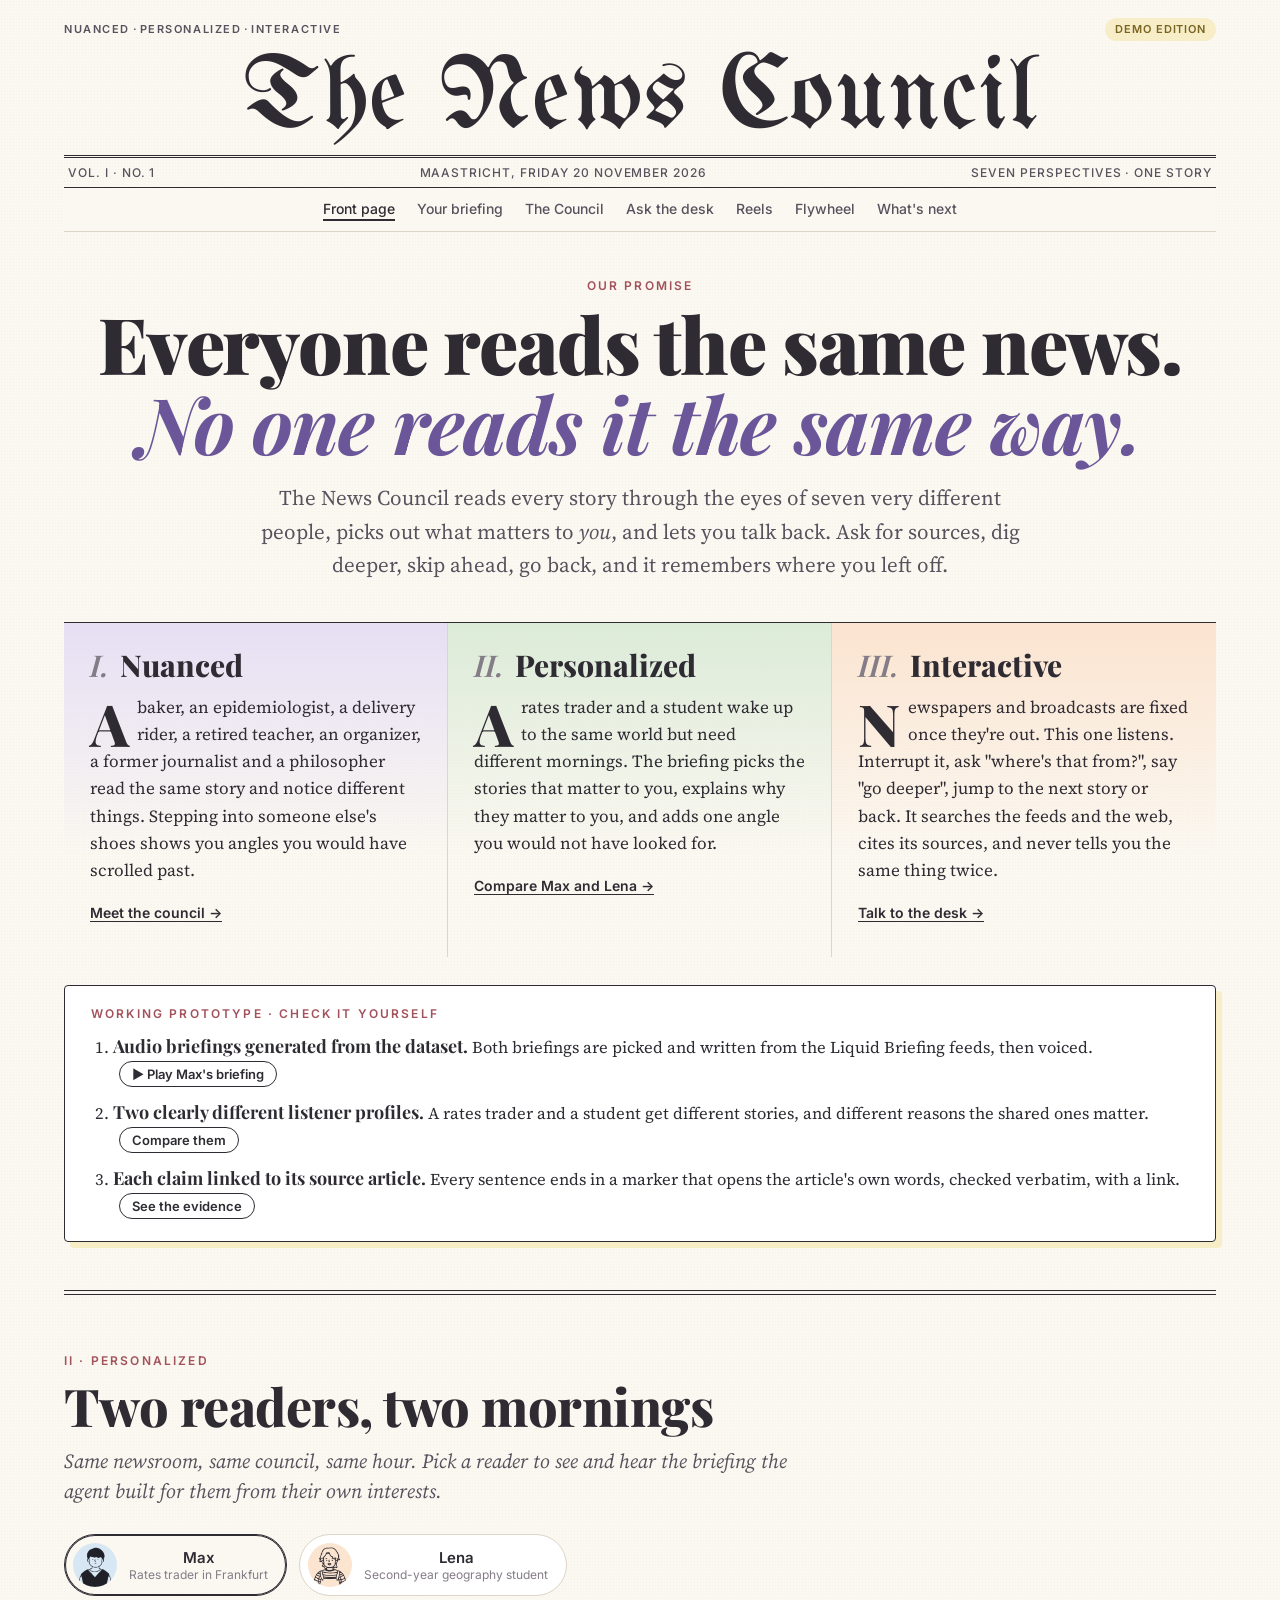
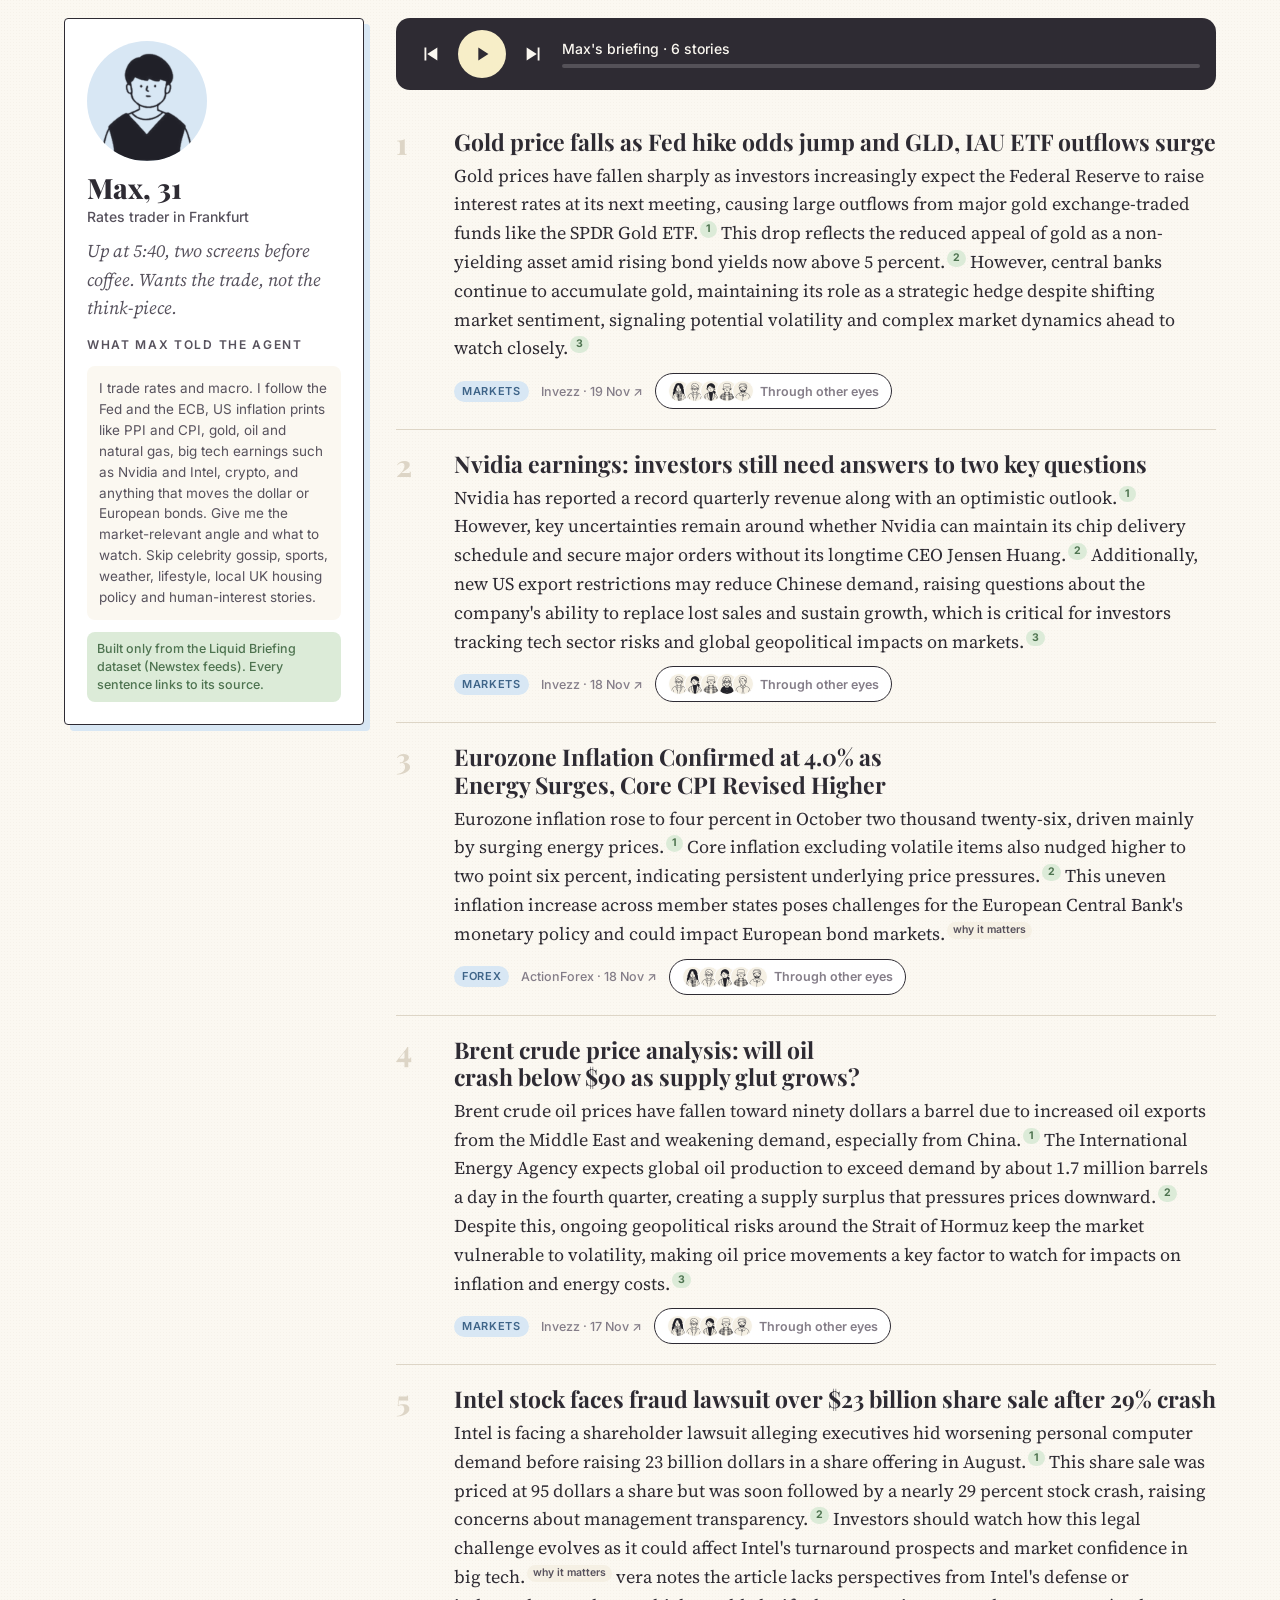
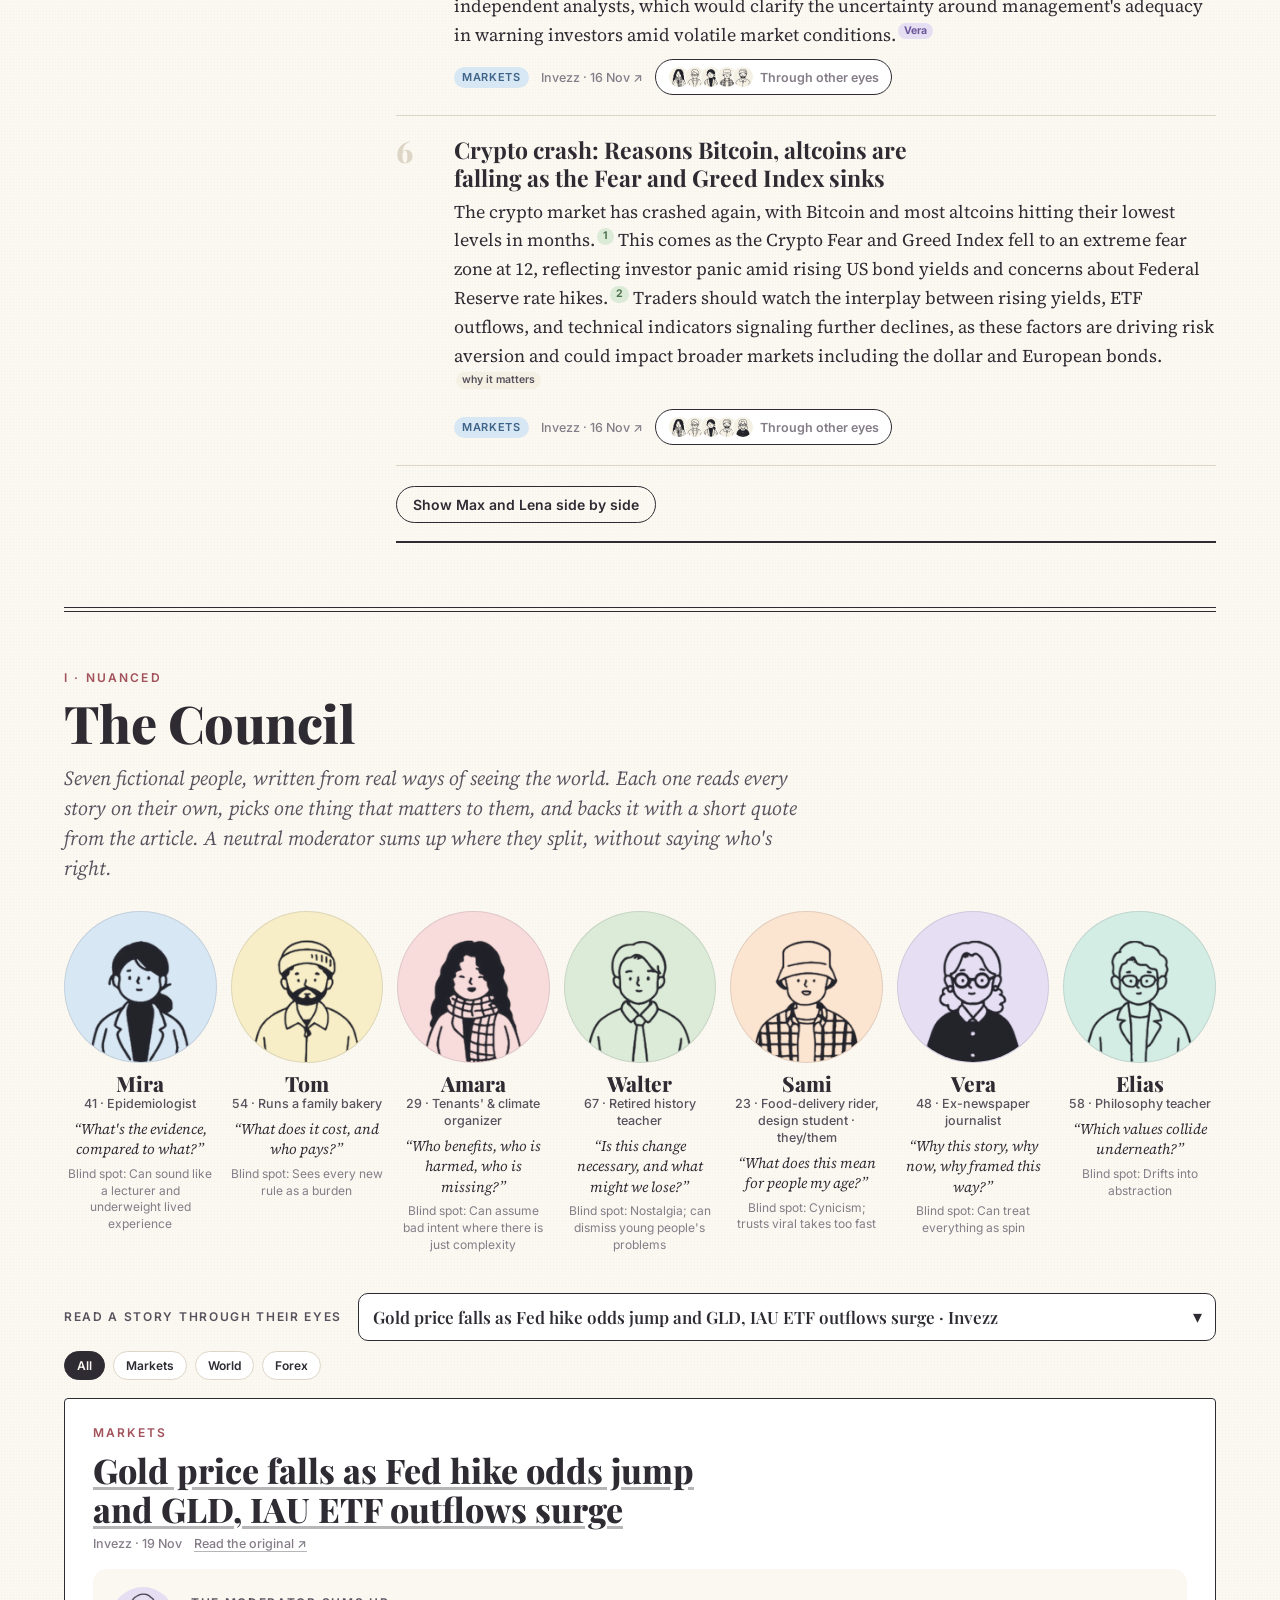
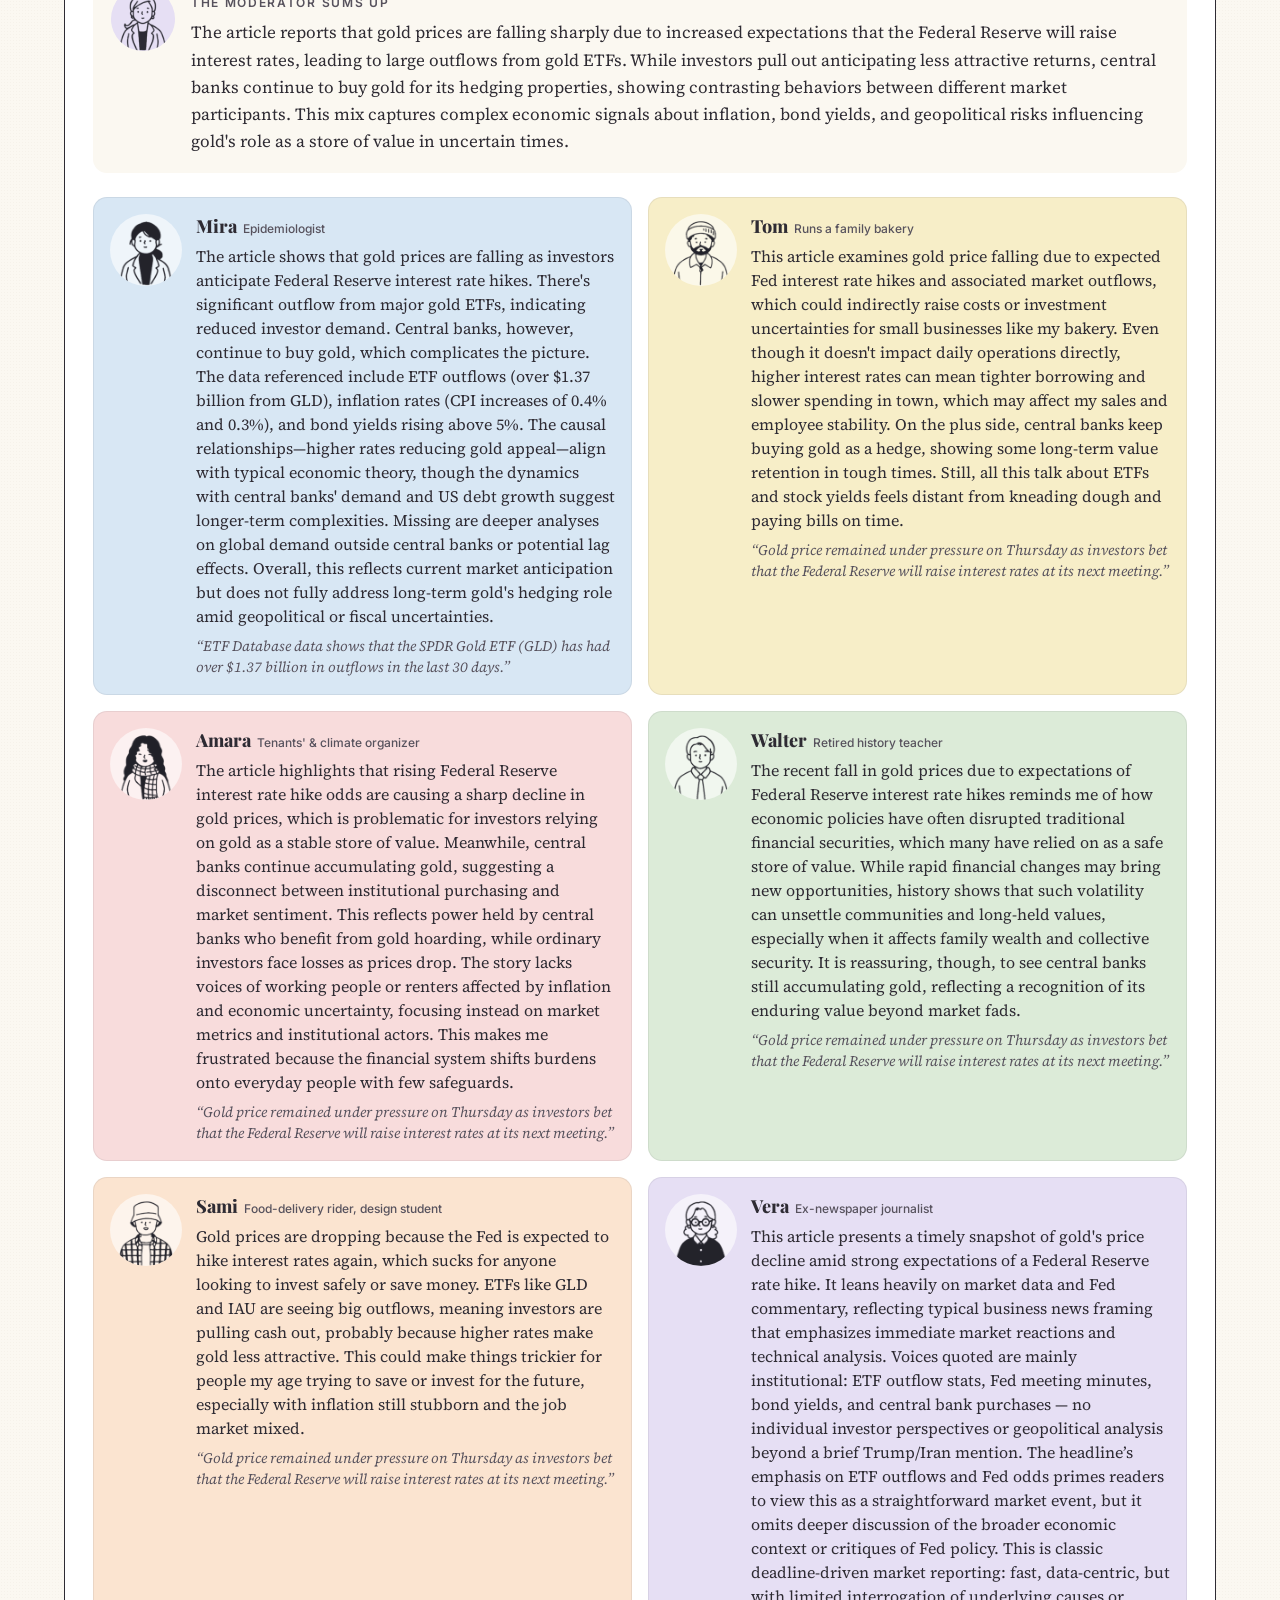
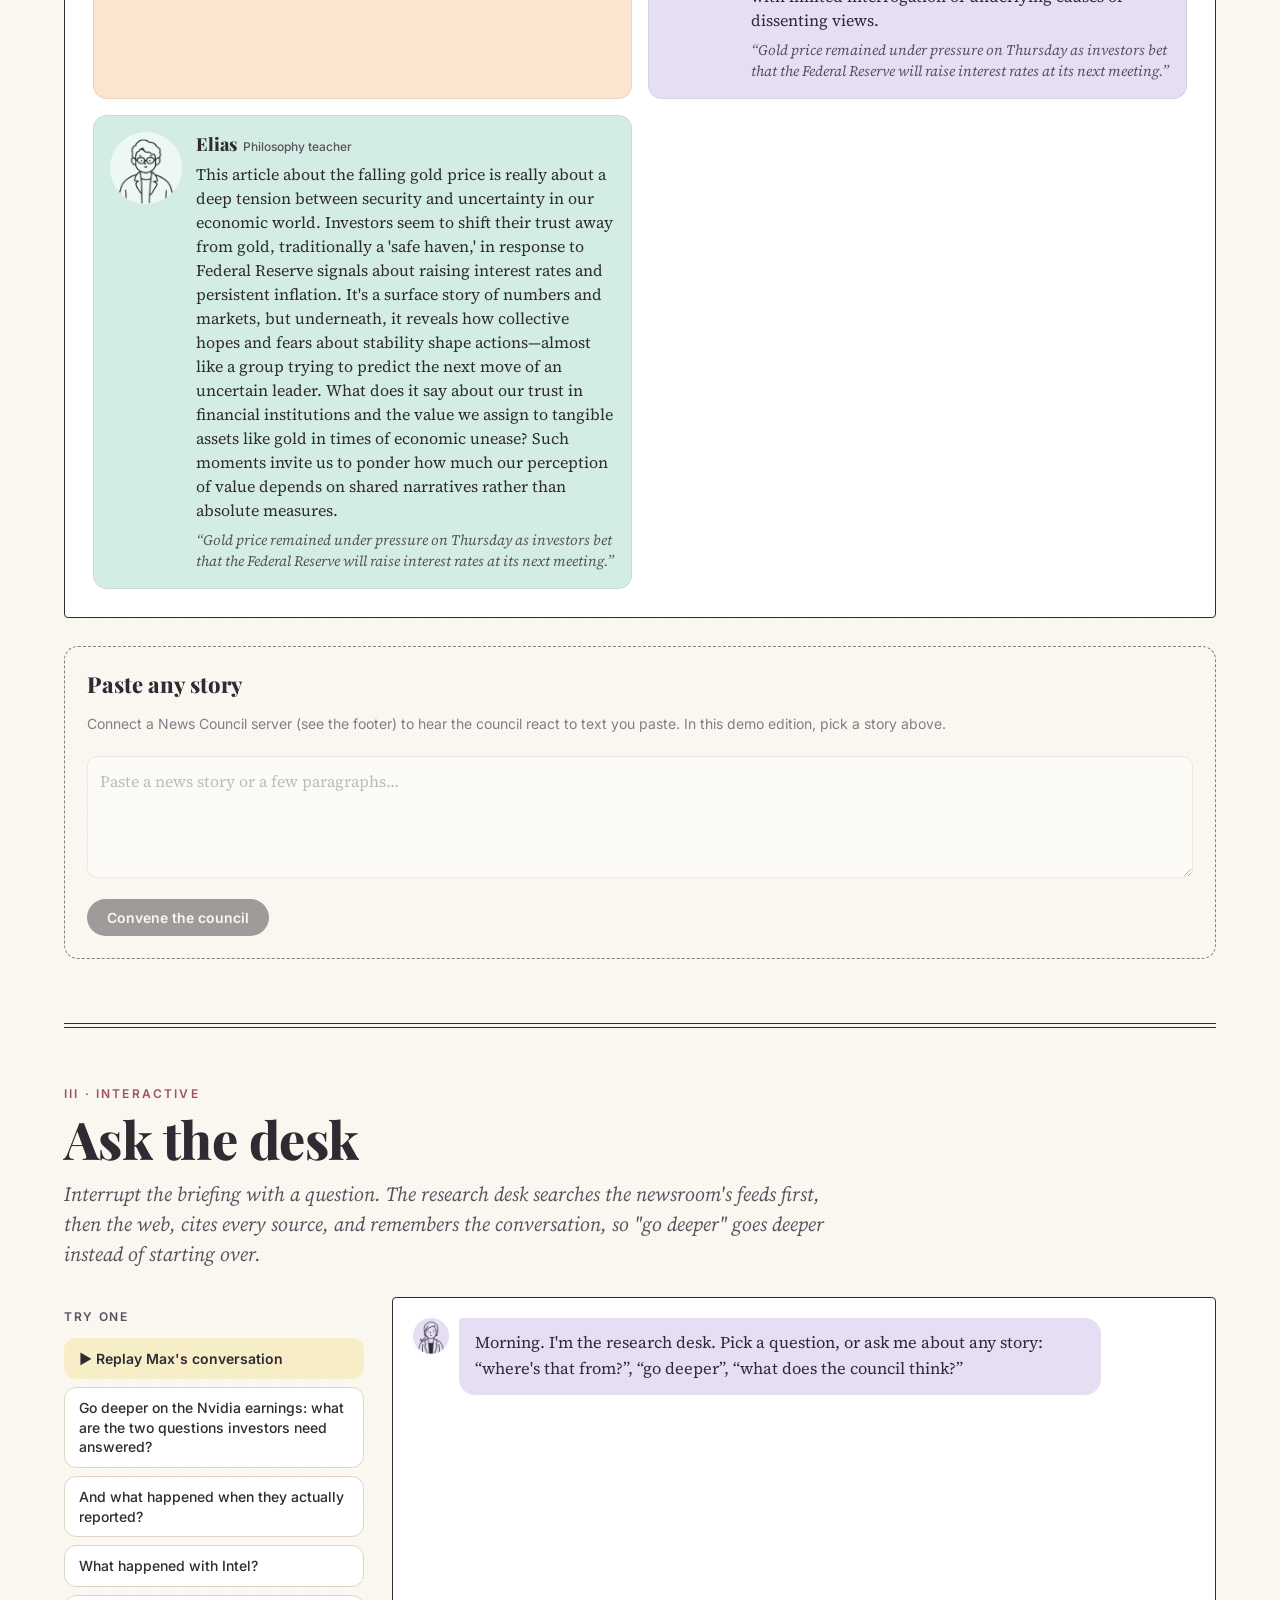
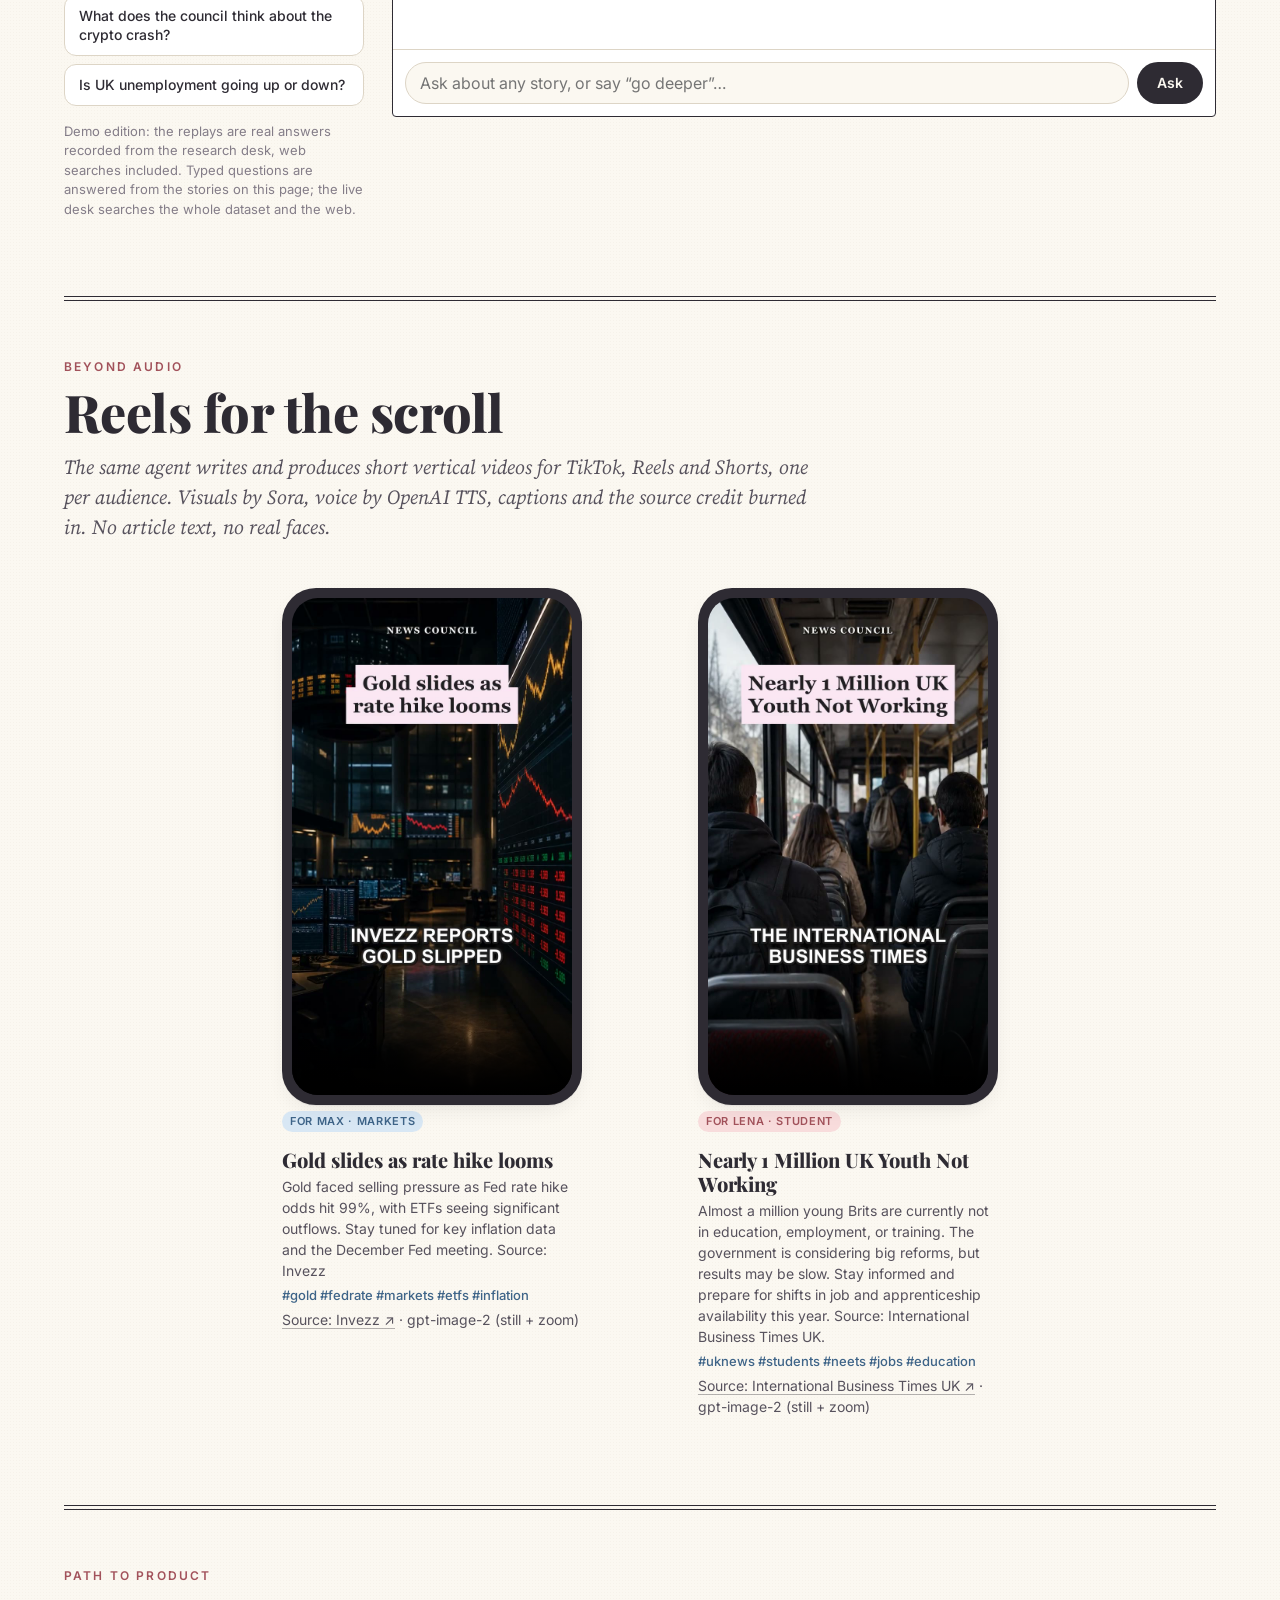
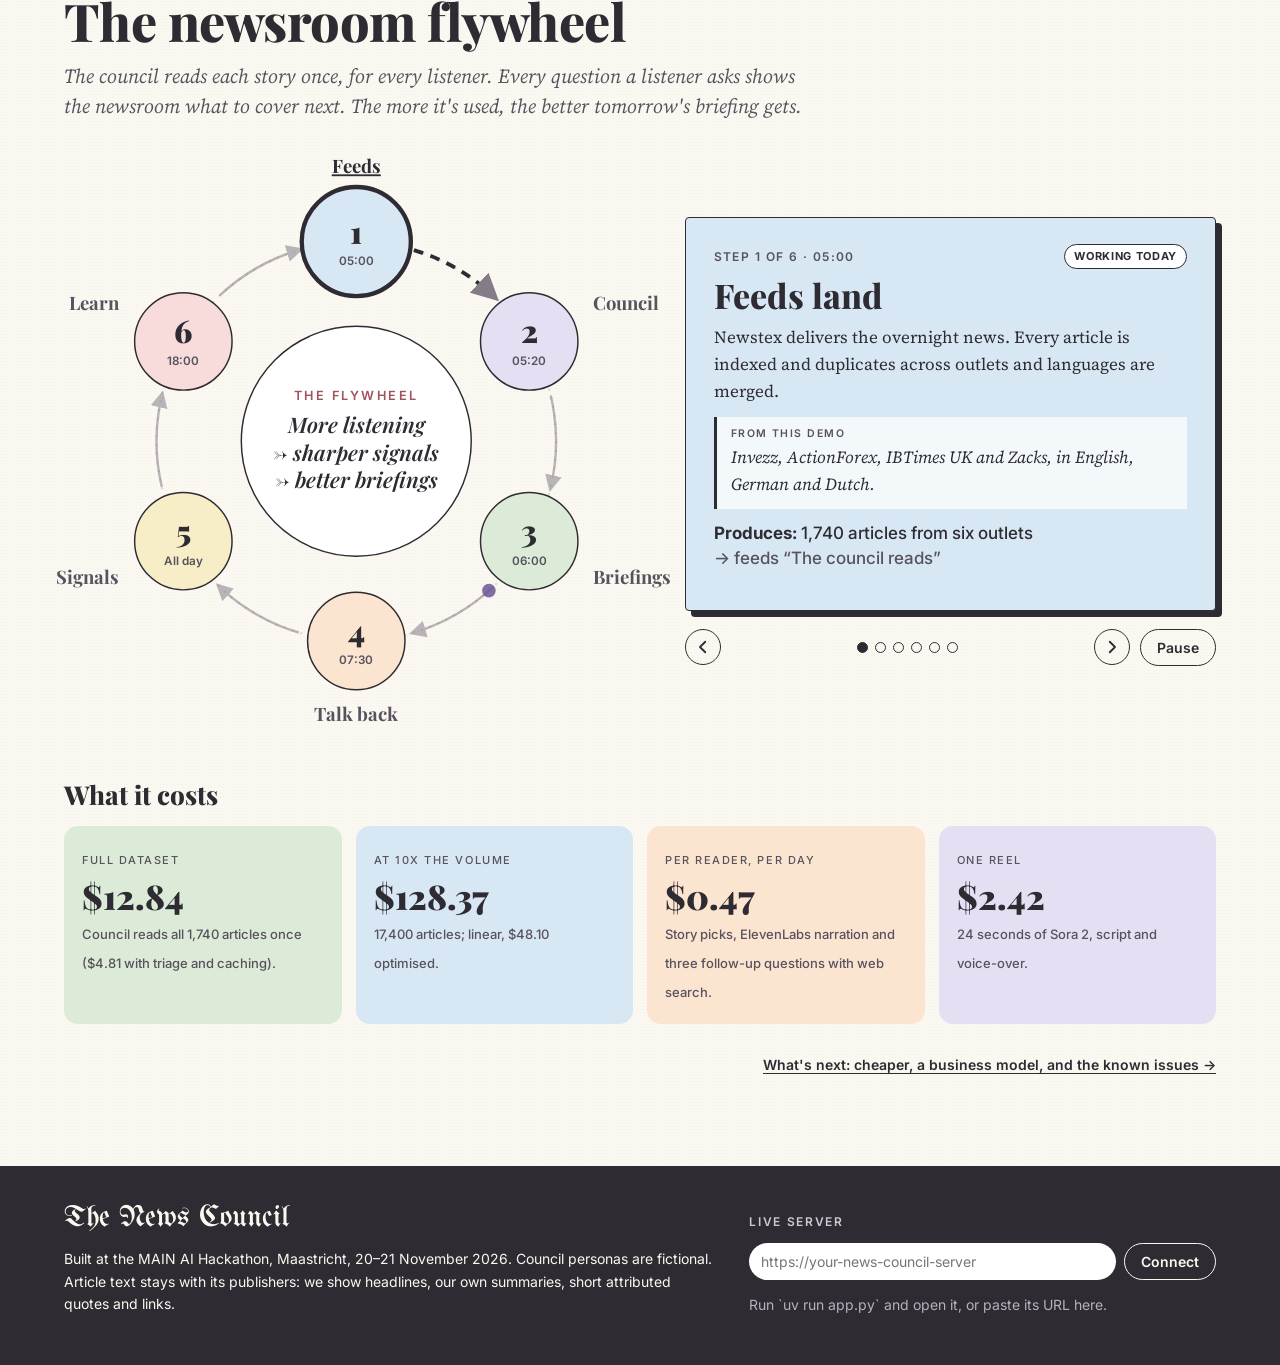
==== site/index.html @ 6ec626d9 "Add a What's next page: cost, business model and scale, known issues Three 'under construction' site" ====
<!doctype html>
<html lang="en">
<head>
  <meta charset="utf-8">
  <meta name="viewport" content="width=device-width, initial-scale=1">
  <title>The News Council</title>
  <meta name="description" content="Everyone reads the same news. No one reads it the same way. A nuanced, personalized and interactive news briefing with a council of seven very different people.">
  <link rel="icon" href="assets/favicon.svg" type="image/svg+xml">
  <link rel="preconnect" href="https://fonts.googleapis.com">
  <link rel="preconnect" href="https://fonts.gstatic.com" crossorigin>
  <link href="https://fonts.googleapis.com/css2?family=UnifrakturMaguntia&family=Playfair+Display:ital,wght@0,600;0,800;0,900;1,600;1,700&family=Source+Serif+4:ital,opsz,wght@0,8..60,400;0,8..60,600;1,8..60,400&family=Inter:wght@400;500;600&display=swap" rel="stylesheet">
  <link rel="stylesheet" href="styles.css">
</head>
<body>
  <a class="skip" href="#briefing">Skip to your briefing</a>

  <header class="masthead">
    <div class="ears">
      <div class="ear ear-left">
        <span class="smallcaps">Nuanced</span> · <span class="smallcaps">Personalized</span> · <span class="smallcaps">Interactive</span>
      </div>
      <div class="ear ear-right"><span id="mode-pill" class="pill pill-demo" title="How this page gets its answers">Demo edition</span></div>
    </div>
    <h1 class="title"><a href="#top" id="top">The News Council</a></h1>
    <div class="dateline">
      <span>Vol. I · No. 1</span>
      <span id="dateline-date">Maastricht, Friday 20 November 2026</span>
      <span>Seven perspectives · One story</span>
    </div>
    <nav class="nav" aria-label="Sections">
      <a href="#front">Front page</a>
      <a href="#briefing">Your briefing</a>
      <a href="#council">The Council</a>
      <a href="#ask">Ask the desk</a>
      <a href="#reels">Reels</a>
      <a href="#newsroom">Flywheel</a>
      <a href="next.html">What's next</a>
    </nav>
  </header>

  <main>
    <!-- ============ FRONT PAGE ============ -->
    <section id="front" class="front">
      <p class="kicker">Our promise</p>
      <h2 class="lead-headline">Everyone reads the same news.<br><em>No one reads it the same way.</em></h2>
      <p class="standfirst">The News Council reads every story through the eyes of seven very different people, picks out what matters to <em>you</em>, and lets you talk back. Ask for sources, dig deeper, skip ahead, go back, and it remembers where you left off.</p>
      <div class="pillars">
        <article class="pillar tint-lavender">
          <h3><span class="num">I.</span> Nuanced</h3>
          <p class="dropcap">A baker, an epidemiologist, a delivery rider, a retired teacher, an organizer, a former journalist and a philosopher read the same story and notice different things. Stepping into someone else's shoes shows you angles you would have scrolled past.</p>
          <a class="more" href="#council">Meet the council →</a>
        </article>
        <article class="pillar tint-sage">
          <h3><span class="num">II.</span> Personalized</h3>
          <p class="dropcap">A rates trader and a student wake up to the same world but need different mornings. The briefing picks the stories that matter to you, explains why they matter to you, and adds one angle you would not have looked for.</p>
          <a class="more" href="#briefing">Compare Max and Lena →</a>
        </article>
        <article class="pillar tint-peach">
          <h3><span class="num">III.</span> Interactive</h3>
          <p class="dropcap">Newspapers and broadcasts are fixed once they're out. This one listens. Interrupt it, ask "where's that from?", say "go deeper", jump to the next story or back. It searches the feeds and the web, cites its sources, and never tells you the same thing twice.</p>
          <a class="more" href="#ask">Talk to the desk →</a>
        </article>
      </div>
      <aside class="handin" aria-label="Working prototype checklist">
        <p class="kicker">Working prototype · check it yourself</p>
        <ol>
          <li><b>Audio briefings generated from the dataset.</b> Both briefings are picked and written from the Liquid Briefing feeds, then voiced. <button class="ghost-btn" data-go="play">▶ Play Max's briefing</button></li>
          <li><b>Two clearly different listener profiles.</b> A rates trader and a student get different stories, and different reasons the shared ones matter. <button class="ghost-btn" data-go="compare">Compare them</button></li>
          <li><b>Each claim linked to its source article.</b> Every sentence ends in a marker that opens the article's own words, checked verbatim, with a link. <button class="ghost-btn" data-go="evidence">See the evidence</button></li>
        </ol>
      </aside>
    </section>

    <!-- ============ YOUR BRIEFING ============ -->
    <section id="briefing" class="section">
      <header class="section-head">
        <p class="kicker">II · Personalized</p>
        <h2>Two readers, two mornings</h2>
        <p class="dek">Same newsroom, same council, same hour. Pick a reader to see and hear the briefing the agent built for them from their own interests.</p>
      </header>

      <div class="reader-switch" role="tablist" aria-label="Choose a reader" id="reader-switch"></div>

      <div class="briefing-layout">
        <aside class="reader-card" id="reader-card" aria-live="polite"></aside>
        <div class="briefing-main">
          <div class="player" id="player">
            <button class="icon-btn" id="prev-btn" aria-label="Previous story" title="Previous story">
              <svg viewBox="0 0 24 24" aria-hidden="true"><path d="M6 5h2v14H6zM20 5v14L9 12z"/></svg>
            </button>
            <button class="play-btn" id="play-btn" aria-label="Play briefing">
              <svg class="i-play" viewBox="0 0 24 24" aria-hidden="true"><path d="M8 5v14l11-7z"/></svg>
              <svg class="i-pause" viewBox="0 0 24 24" aria-hidden="true"><path d="M7 5h4v14H7zM13 5h4v14h-4z"/></svg>
            </button>
            <button class="icon-btn" id="next-btn" aria-label="Next story" title="Next story">
              <svg viewBox="0 0 24 24" aria-hidden="true"><path d="M16 5h2v14h-2zM4 5v14l11-7z"/></svg>
            </button>
            <div class="player-meta">
              <div class="player-now" id="player-now">Press play for your briefing</div>
              <div class="progress"><span id="progress-bar"></span></div>
            </div>
            <a class="player-src" id="player-src" target="_blank" rel="noopener" hidden></a>
            <a class="live-voice" id="live-voice" hidden>Talk to it live ↗</a>
          </div>
          <ol class="stories" id="stories"></ol>
          <button class="ghost-btn" id="compare-btn">Show Max and Lena side by side</button>
          <div class="compare" id="compare" hidden></div>
        </div>
      </div>
    </section>

    <!-- ============ THE COUNCIL ============ -->
    <section id="council" class="section">
      <header class="section-head">
        <p class="kicker">I · Nuanced</p>
        <h2>The Council</h2>
        <p class="dek">Seven fictional people, written from real ways of seeing the world. Each one reads every story on their own, picks one thing that matters to them, and backs it with a short quote from the article. A neutral moderator sums up where they split, without saying who's right.</p>
      </header>
      <div class="portraits" id="portraits"></div>

      <div class="story-picker">
        <label for="story-select" class="smallcaps">Read a story through their eyes</label>
        <div class="select-wrap"><select id="story-select"></select></div>
        <div class="topic-chips" id="topic-chips" role="group" aria-label="Filter by topic"></div>
      </div>
      <article class="reactions-panel" id="reactions" aria-live="polite"></article>

      <div class="paste-box" id="paste-box">
        <h3>Paste any story</h3>
        <p class="hint" id="paste-hint">Connect a News Council server (see the footer) to hear the council react to text you paste. In this demo edition, pick a story above.</p>
        <textarea id="paste-text" rows="4" placeholder="Paste a news story or a few paragraphs…" disabled></textarea>
        <button class="solid-btn" id="paste-btn" disabled>Convene the council</button>
      </div>
    </section>

    <!-- ============ ASK THE DESK ============ -->
    <section id="ask" class="section">
      <header class="section-head">
        <p class="kicker">III · Interactive</p>
        <h2>Ask the desk</h2>
        <p class="dek">Interrupt the briefing with a question. The research desk searches the newsroom's feeds first, then the web, cites every source, and remembers the conversation, so "go deeper" goes deeper instead of starting over.</p>
      </header>
      <div class="desk">
        <div class="desk-side">
          <p class="smallcaps">Try one</p>
          <div class="suggestions" id="suggestions"></div>
          <p class="desk-note" id="desk-note">Demo edition: the replays are real answers recorded from the research desk, web searches included. Typed questions are answered from the stories on this page; the live desk searches the whole dataset and the web.</p>
        </div>
        <div class="chat" id="chat">
          <ol class="chat-log" id="chat-log" aria-live="polite"></ol>
          <form class="chat-form" id="chat-form">
            <input id="chat-input" type="text" autocomplete="off" placeholder="Ask about any story, or say “go deeper”…" aria-label="Your question">
            <button class="solid-btn" type="submit">Ask</button>
          </form>
        </div>
      </div>
    </section>

    <!-- ============ REELS ============ -->
    <section id="reels" class="section">
      <header class="section-head">
        <p class="kicker">Beyond audio</p>
        <h2>Reels for the scroll</h2>
        <p class="dek">The same agent writes and produces short vertical videos for TikTok, Reels and Shorts, one per audience. Visuals by Sora, voice by OpenAI TTS, captions and the source credit burned in. No article text, no real faces.</p>
      </header>
      <div class="reels" id="reels-grid"></div>
    </section>

    <!-- ============ NEWSROOM FLYWHEEL ============ -->
    <section id="newsroom" class="section">
      <header class="section-head">
        <p class="kicker">Path to product</p>
        <h2>The newsroom flywheel</h2>
        <p class="dek">The council reads each story once, for every listener. Every question a listener asks shows the newsroom what to cover next. The more it's used, the better tomorrow's briefing gets.</p>
      </header>
      <div class="flywheel" id="flywheel">
        <div class="fw-wheel">
          <svg id="fw-svg" viewBox="0 0 600 600" role="group" aria-label="The newsroom flywheel, six steps in a loop"></svg>
        </div>
        <div class="fw-side">
          <article class="fw-card" id="fw-card" aria-live="polite"></article>
          <div class="fw-controls">
            <button class="icon-btn fw-btn" id="fw-prev" aria-label="Previous step"><svg viewBox="0 0 24 24" aria-hidden="true"><path d="M15 5 8 12l7 7"/></svg></button>
            <div class="fw-dots" id="fw-dots"></div>
            <button class="icon-btn fw-btn" id="fw-next" aria-label="Next step"><svg viewBox="0 0 24 24" aria-hidden="true"><path d="m9 5 7 7-7 7"/></svg></button>
            <button class="ghost-btn" id="fw-play">Pause</button>
          </div>
        </div>
      </div>
      <h3 class="cost-title">What it costs</h3>
      <div class="cost-grid" id="cost-grid"></div>
      <p class="next-teaser"><a class="more" href="next.html">What's next: cheaper, a business model, and the known issues →</a></p>
    </section>
  </main>

  <footer class="footer">
    <div class="footer-cols">
      <div>
        <p class="footer-title">The News Council</p>
        <p>Built at the MAIN AI Hackathon, Maastricht, 20–21 November 2026. Council personas are fictional. Article text stays with its publishers: we show headlines, our own summaries, short attributed quotes and links.</p>
      </div>
      <div>
        <p class="smallcaps">Live server</p>
        <form id="api-form" class="api-form">
          <input id="api-input" type="url" placeholder="https://your-news-council-server" aria-label="Server URL">
          <button class="ghost-btn" type="submit">Connect</button>
        </form>
        <p class="hint" id="api-status">Run <code>uv run app.py</code> and open it, or paste its URL here.</p>
      </div>
    </div>
  </footer>

  <div class="toast" id="toast" role="status" hidden></div>
  <script src="app.js"></script>
</body>
</html>
---- site/styles.css ----
/* The News Council: pastel broadsheet. */
:root {
  --paper: #fbf8f1;
  --paper-2: #f5f0e4;
  --ink: #2e2b33;
  --ink-2: #57525d;
  --muted: #847d88;
  --rule: #2e2b33;
  --hair: #ddd5c6;
  --blush: #f8dcdc;
  --peach: #fbe4d0;
  --butter: #f7eec8;
  --sage: #dcebd8;
  --mint: #d4ede4;
  --sky: #d8e7f4;
  --lavender: #e6dff4;
  --rose-ink: #a2525b;
  --sage-ink: #4e7350;
  --sky-ink: #3e6488;
  --lav-ink: #6a5698;
  --serif: "Source Serif 4", Georgia, "Times New Roman", serif;
  --display: "Playfair Display", Georgia, serif;
  --sans: "Inter", system-ui, -apple-system, "Segoe UI", sans-serif;
  --black: "UnifrakturMaguntia", "Playfair Display", serif;
  --radius: 14px;
  --shadow: 0 1px 0 rgba(46, 43, 51, .06), 0 8px 24px -12px rgba(46, 43, 51, .18);
}

* { box-sizing: border-box; }
html { scroll-behavior: smooth; scroll-padding-top: 64px; }
body {
  margin: 0;
  background: var(--paper);
  color: var(--ink);
  font: 400 18px/1.6 var(--serif);
  -webkit-font-smoothing: antialiased;
  background-image:
    radial-gradient(rgba(120, 100, 70, .035) 1px, transparent 1px);
  background-size: 3px 3px;
}
img { max-width: 100%; display: block; }
a { color: inherit; text-decoration-color: rgba(46, 43, 51, .35); text-underline-offset: 3px; }
a:hover { text-decoration-color: currentColor; }
button { font: inherit; color: inherit; cursor: pointer; }
:focus-visible { outline: 2px solid var(--lav-ink); outline-offset: 3px; border-radius: 6px; }
.skip { position: absolute; left: -999px; }
.skip:focus { left: 16px; top: 16px; background: var(--butter); padding: 8px 12px; z-index: 50; }
code { font: 500 .85em/1 ui-monospace, Consolas, monospace; background: var(--paper-2); padding: 2px 5px; border-radius: 4px; }

.smallcaps { font: 600 12px/1.4 var(--sans); letter-spacing: .14em; text-transform: uppercase; color: var(--ink-2); }
.kicker { font: 600 12px/1 var(--sans); letter-spacing: .18em; text-transform: uppercase; color: var(--rose-ink); margin: 0 0 12px; }
.hint { font: 400 14px/1.5 var(--sans); color: var(--muted); }

/* ---------- Masthead ---------- */
.masthead { max-width: 1200px; margin: 0 auto; padding: 18px 24px 0; text-align: center; }
.ears { display: flex; justify-content: space-between; align-items: center; gap: 12px; font: 500 12px var(--sans); color: var(--ink-2); }
.ear-left .smallcaps { font-size: 11px; }
.title { margin: 6px 0 4px; font: 400 clamp(34px, 10vw, 104px)/1 var(--black); letter-spacing: .01em; }
.title a { text-decoration: none; }
.dateline {
  display: flex; justify-content: space-between; gap: 12px; flex-wrap: wrap;
  border-top: 3px double var(--rule); border-bottom: 1px solid var(--rule);
  padding: 7px 4px; font: 500 12px var(--sans); letter-spacing: .08em; text-transform: uppercase; color: var(--ink-2);
}
.nav {
  position: sticky; top: 0; z-index: 20; display: flex; justify-content: center; flex-wrap: wrap; gap: 4px 22px;
  padding: 10px 8px; background: rgba(251, 248, 241, .92); backdrop-filter: blur(8px);
  border-bottom: 1px solid var(--hair); font: 500 14px var(--sans);
}
.nav a { text-decoration: none; color: var(--ink-2); padding: 2px 0; border-bottom: 2px solid transparent; }
.nav a:hover, .nav a.active { color: var(--ink); border-bottom-color: var(--ink); }
.pill { display: inline-block; font: 600 11px/1 var(--sans); letter-spacing: .08em; text-transform: uppercase; padding: 6px 10px; border-radius: 999px; }
.pill-demo { background: var(--butter); color: #7a6420; }
.pill-live { background: var(--sage); color: var(--sage-ink); }

main { max-width: 1200px; margin: 0 auto; padding: 0 24px; }
.section { padding: 64px 0 24px; border-top: 1px solid var(--rule); margin-top: 40px; position: relative; }
.section::before { content: ""; position: absolute; top: 3px; left: 0; right: 0; border-top: 1px solid var(--rule); }
.section-head { max-width: 760px; margin-bottom: 28px; }
.story h3, .reactions-panel .story-title, .section-head h2 { text-wrap: balance; }
.section-head h2 { font: 800 clamp(32px, 4.6vw, 52px)/1.05 var(--display); margin: 0 0 12px; letter-spacing: -.01em; }
.dek { font: 400 italic 20px/1.5 var(--serif); color: var(--ink-2); margin: 0; }

/* ---------- Front ---------- */
.front { padding: 48px 0 8px; text-align: center; }
.lead-headline { font: 900 clamp(36px, 6.4vw, 78px)/1.02 var(--display); margin: 0 auto 18px; max-width: 1100px; letter-spacing: -.015em; text-wrap: balance; }
.lead-headline em { font-weight: 700; color: var(--lav-ink); }
.standfirst { max-width: 760px; margin: 0 auto 40px; font-size: 21px; color: var(--ink-2); }
.pillars { display: grid; grid-template-columns: repeat(3, 1fr); text-align: left; border-top: 1px solid var(--rule); }
.pillar { padding: 26px 26px 30px; border-right: 1px solid var(--hair); }
.pillar:last-child { border-right: 0; }
.pillar h3 { font: 800 30px/1.1 var(--display); margin: 0 0 12px; }
.pillar .num { font-style: italic; font-weight: 600; color: var(--muted); margin-right: 4px; }
.pillar p { margin: 0 0 14px; font-size: 17px; }
.tint-lavender { background: linear-gradient(180deg, var(--lavender), transparent 70%); }
.tint-sage { background: linear-gradient(180deg, var(--sage), transparent 70%); }
.tint-peach { background: linear-gradient(180deg, var(--peach), transparent 70%); }
.dropcap::first-letter { float: left; font: 800 58px/.82 var(--display); padding: 6px 8px 0 0; color: var(--ink); }
.more { font: 600 14px var(--sans); text-decoration: none; color: var(--ink); border-bottom: 1px solid var(--ink); }

/* ---------- Briefing ---------- */
.reader-switch { display: flex; gap: 12px; flex-wrap: wrap; margin-bottom: 22px; }
.reader-tab {
  display: flex; align-items: center; gap: 12px; padding: 8px 18px 8px 8px; border-radius: 999px;
  border: 1px solid var(--hair); background: #fff; font: 600 15px var(--sans); transition: .2s;
}
.reader-tab img { width: 44px; height: 44px; border-radius: 50%; background: var(--sky); }
.reader-tab small { display: block; font-weight: 400; color: var(--muted); font-size: 12px; }
.reader-tab[aria-selected="true"] { border-color: var(--ink); box-shadow: inset 0 0 0 1px var(--ink); background: var(--paper); }
.reader-tab[data-id="lena"] img { background: var(--peach); }
.briefing-layout { display: grid; grid-template-columns: 300px 1fr; gap: 32px; align-items: start; }
.reader-card { position: sticky; top: 72px; border: 1px solid var(--rule); background: #fff; padding: 22px; border-radius: 4px; box-shadow: 6px 6px 0 var(--sky); }
.reader-card.lena { box-shadow: 6px 6px 0 var(--peach); }
.reader-card img { width: 120px; height: 120px; border-radius: 50%; background: var(--sky); margin-bottom: 12px; }
.reader-card.lena img { background: var(--peach); }
.reader-card h3 { font: 800 28px/1.1 var(--display); margin: 0; }
.reader-card .role { font: 500 14px var(--sans); color: var(--ink-2); margin: 4px 0 12px; }
.reader-card blockquote { margin: 0 0 14px; font-style: italic; color: var(--ink-2); }
.reader-card .interests { font: 400 13.5px/1.55 var(--sans); color: var(--ink-2); background: var(--paper); padding: 12px; border-radius: 8px; margin: 0; }

.player {
  display: flex; align-items: center; gap: 10px; padding: 12px 16px; border-radius: var(--radius);
  background: var(--ink); color: var(--paper); margin-bottom: 18px; position: sticky; top: 56px; z-index: 5;
}
.play-btn, .icon-btn { border: 0; display: grid; place-items: center; border-radius: 50%; }
.play-btn { width: 48px; height: 48px; background: var(--butter); color: var(--ink); }
.icon-btn { width: 36px; height: 36px; background: transparent; color: var(--paper); }
.icon-btn:hover { background: rgba(255,255,255,.1); }
.play-btn svg, .icon-btn svg { width: 22px; height: 22px; fill: currentColor; }
.play-btn .i-pause { display: none; }
.player.playing .i-play { display: none; }
.player.playing .i-pause { display: block; }
.player-meta { flex: 1; min-width: 0; }
.player-now { font: 500 14px var(--sans); white-space: nowrap; overflow: hidden; text-overflow: ellipsis; }
.progress { height: 4px; background: rgba(255,255,255,.18); border-radius: 4px; margin-top: 7px; overflow: hidden; }
.progress span { display: block; height: 100%; width: 0; background: var(--peach); transition: width .2s linear; }
.live-voice { font: 600 13px var(--sans); color: var(--butter); text-decoration: none; white-space: nowrap; }

.stories { list-style: none; margin: 0; padding: 0; counter-reset: s; }
.story {
  counter-increment: s; display: grid; grid-template-columns: 44px 1fr; gap: 0 14px; padding: 20px 0;
  border-bottom: 1px solid var(--hair); transition: background .3s;
}
.story::before { content: counter(s); font: 800 30px/1 var(--display); color: var(--hair); grid-row: span 3; }
.story.now { background: linear-gradient(90deg, var(--butter), transparent 80%); }
.story.now::before { color: var(--ink); }
.story h3 { font: 700 23px/1.2 var(--display); margin: 0 0 6px; }
.story h3 a { text-decoration: none; }
.story h3 a:hover { text-decoration: underline; }
.story p { margin: 0 0 10px; }
.meta { font: 500 12.5px var(--sans); color: var(--muted); display: flex; flex-wrap: wrap; gap: 6px 12px; align-items: center; }
.chip { display: inline-block; font: 600 11px/1 var(--sans); letter-spacing: .06em; text-transform: uppercase; padding: 5px 8px; border-radius: 999px; background: var(--paper-2); color: var(--ink-2); }
.t-markets, .t-equities, .t-forex, .t-finance { background: var(--sky); color: var(--sky-ink); }
.t-weather { background: var(--mint); color: #2f6b58; }
.t-climate { background: var(--sage); color: var(--sage-ink); }
.t-energy { background: var(--butter); color: #7a6420; }
.t-politics, .t-midterms { background: var(--lavender); color: var(--lav-ink); }
.t-sports { background: var(--peach); color: #8a5530; }
.t-world, .t-general { background: var(--blush); color: var(--rose-ink); }
.eyes-btn { border: 1px solid var(--ink); background: #fff; border-radius: 999px; padding: 6px 12px; font: 600 12.5px var(--sans); display: inline-flex; align-items: center; gap: 6px; }
.eyes-btn:hover { background: var(--lavender); }
.faces { display: inline-flex; }
.faces img { width: 22px; height: 22px; border-radius: 50%; margin-left: -6px; border: 1.5px solid #fff; background: var(--paper-2); }
.faces img:first-child { margin-left: 0; }
.ghost-btn { border: 1px solid var(--ink); background: transparent; border-radius: 999px; padding: 9px 16px; font: 600 14px var(--sans); }
.ghost-btn:hover { background: var(--paper-2); }
.solid-btn { border: 0; background: var(--ink); color: var(--paper); border-radius: 999px; padding: 10px 20px; font: 600 14px var(--sans); }
.solid-btn:hover { background: #45414c; }
.solid-btn:disabled, textarea:disabled { opacity: .45; cursor: not-allowed; }
#compare-btn { margin-top: 20px; }
.compare { display: grid; grid-template-columns: 1fr 1fr; gap: 0; margin-top: 18px; border: 1px solid var(--rule); }
.compare > div { padding: 18px 20px; }
.compare > div + div { border-left: 1px solid var(--rule); }
.compare h4 { font: 800 22px var(--display); margin: 0 0 8px; display: flex; gap: 10px; align-items: center; }
.compare h4 img { width: 34px; height: 34px; border-radius: 50%; }
.compare ol { margin: 0; padding-left: 20px; }
.compare li { margin: 6px 0; font-size: 16px; }
.compare .shared { background: var(--butter); }

/* ---------- Council ---------- */
.portraits { display: grid; grid-template-columns: repeat(7, 1fr); gap: 14px; margin-bottom: 40px; }
.portrait { text-align: center; position: relative; }
.portrait .disc { width: 100%; aspect-ratio: 1; border-radius: 50%; display: grid; place-items: center; overflow: hidden; border: 1px solid rgba(46,43,51,.12); }
.portrait .disc img { width: 92%; transform: translateY(6%); }
.portrait h3 { font: 800 21px/1 var(--display); margin: 10px 0 2px; }
.portrait .role { font: 500 12.5px/1.35 var(--sans); color: var(--ink-2); margin: 0 0 6px; }
.portrait .lens { font: italic 14.5px/1.4 var(--serif); color: var(--ink); margin: 0; }
.portrait .blind { font: 400 12px/1.4 var(--sans); color: var(--muted); margin: 6px 0 0; }
.bg-sky { background: var(--sky); } .bg-butter { background: var(--butter); } .bg-blush { background: var(--blush); }
.bg-sage { background: var(--sage); } .bg-peach { background: var(--peach); } .bg-lavender { background: var(--lavender); }
.bg-mint { background: var(--mint); } .bg-paper { background: var(--paper-2); }

.story-picker { display: grid; grid-template-columns: auto 1fr; gap: 10px 16px; align-items: center; margin-bottom: 18px; }
.select-wrap { position: relative; }
.select-wrap select {
  width: 100%; appearance: none; font: 600 17px var(--display); padding: 12px 40px 12px 14px; border: 1px solid var(--ink);
  border-radius: 10px; background: #fff; color: var(--ink);
}
.select-wrap::after { content: "▾"; position: absolute; right: 14px; top: 50%; transform: translateY(-50%); pointer-events: none; }
.topic-chips { grid-column: 1 / -1; display: flex; flex-wrap: wrap; gap: 8px; }
.topic-chips button { border: 1px solid var(--hair); background: #fff; border-radius: 999px; padding: 6px 12px; font: 600 12px var(--sans); text-transform: capitalize; }
.topic-chips button[aria-pressed="true"] { background: var(--ink); color: var(--paper); border-color: var(--ink); }

.reactions-panel { border: 1px solid var(--rule); background: #fff; padding: 28px; border-radius: 4px; }
.reactions-panel .story-title { font: 800 clamp(24px, 3vw, 34px)/1.15 var(--display); margin: 0 0 6px; }
.moderator { display: grid; grid-template-columns: 64px 1fr; gap: 16px; align-items: start; background: var(--paper); border-radius: var(--radius); padding: 18px; margin: 18px 0 24px; }
.moderator img { width: 64px; height: 64px; border-radius: 50%; background: var(--lavender); }
.moderator p { margin: 4px 0 0; font-size: 17px; }
.reaction-grid { display: grid; grid-template-columns: repeat(2, 1fr); gap: 16px; }
.reaction { display: grid; grid-template-columns: 72px 1fr; gap: 14px; padding: 16px; border-radius: var(--radius); border: 1px solid rgba(46,43,51,.08); }
.reaction .face { width: 72px; height: 72px; border-radius: 50%; background: rgba(255,255,255,.6); }
.reaction h4 { margin: 0; font: 800 18px var(--display); }
.reaction h4 small { font: 500 12px var(--sans); color: var(--ink-2); margin-left: 6px; }
.reaction p { margin: 6px 0 0; font-size: 16px; line-height: 1.5; }
.reaction q { display: block; margin-top: 8px; font: italic 14.5px/1.45 var(--serif); color: var(--ink-2); quotes: "“" "”"; }
.reaction.silent { opacity: .55; background: var(--paper) !important; }
.reaction.silent p { font: italic 15px var(--serif); color: var(--muted); }

.paste-box { margin-top: 28px; padding: 22px; border: 1px dashed var(--muted); border-radius: var(--radius); }
.paste-box h3 { margin: 0 0 4px; font: 800 22px var(--display); }
.paste-box textarea { width: 100%; font: 400 16px/1.5 var(--serif); padding: 12px; border-radius: 10px; border: 1px solid var(--hair); background: #fff; margin: 8px 0 12px; resize: vertical; }

/* ---------- Ask the desk ---------- */
.desk { display: grid; grid-template-columns: 300px 1fr; gap: 28px; align-items: start; }
.suggestions { display: grid; gap: 8px; margin: 8px 0 16px; }
.suggestions button { text-align: left; border: 1px solid var(--hair); background: #fff; border-radius: 12px; padding: 10px 14px; font: 500 14px/1.4 var(--sans); }
.suggestions button:hover { border-color: var(--ink); background: var(--lavender); }
.suggestions button.replay { background: var(--butter); border-color: transparent; font-weight: 600; }
.desk-note { font: 400 13px/1.5 var(--sans); color: var(--muted); }
.chat { border: 1px solid var(--rule); border-radius: 4px; background: #fff; display: flex; flex-direction: column; min-height: 420px; }
.chat-log { list-style: none; margin: 0; padding: 20px; flex: 1; display: flex; flex-direction: column; gap: 16px; max-height: 620px; overflow-y: auto; }
.msg { max-width: 88%; }
.msg.desk.hello .bubble { background: var(--lavender); }
.msg.you { align-self: flex-end; background: var(--sky); padding: 10px 14px; border-radius: 16px 16px 4px 16px; font: 500 15px/1.45 var(--sans); }
.msg.desk { align-self: flex-start; display: grid; grid-template-columns: 36px 1fr; gap: 10px; }
.msg.desk img { width: 36px; height: 36px; border-radius: 50%; background: var(--lavender); }
.msg.desk .bubble { background: var(--paper); padding: 12px 16px; border-radius: 4px 16px 16px 16px; }
.msg.desk .bubble p { margin: 0; font-size: 16.5px; }
.msg .follow { margin-top: 8px !important; font: italic 15px var(--serif); color: var(--ink-2); }
.cites { display: flex; flex-wrap: wrap; gap: 6px; margin-top: 10px; }
.cite { font: 500 12px var(--sans); text-decoration: none; background: #fff; border: 1px solid var(--hair); border-radius: 999px; padding: 4px 10px; display: inline-flex; gap: 6px; align-items: center; max-width: 100%; }
.cite:hover { border-color: var(--ink); }
.cite .src { font-weight: 700; }
.cite .ttl { color: var(--ink-2); white-space: nowrap; overflow: hidden; text-overflow: ellipsis; max-width: 260px; }
.cite.web { background: var(--mint); border-color: transparent; }
.typing span { display: inline-block; width: 7px; height: 7px; margin-right: 4px; border-radius: 50%; background: var(--muted); animation: blink 1.2s infinite; }
.typing span:nth-child(2) { animation-delay: .2s; } .typing span:nth-child(3) { animation-delay: .4s; }
@keyframes blink { 0%, 80%, 100% { opacity: .2; } 40% { opacity: 1; } }
.chat-form { display: flex; gap: 8px; padding: 12px; border-top: 1px solid var(--hair); }
.chat-form input { flex: 1; min-width: 0; font: 400 16px var(--sans); padding: 10px 14px; border: 1px solid var(--hair); border-radius: 999px; background: var(--paper); }

/* ---------- Reels ---------- */
.reels { display: flex; gap: 36px; flex-wrap: wrap; justify-content: center; }
.reel { width: 300px; }
.phone { position: relative; border-radius: 34px; padding: 10px; background: var(--ink); box-shadow: var(--shadow); }
.phone video { width: 100%; aspect-ratio: 9 / 16; border-radius: 26px; background: #111; object-fit: cover; display: block; }
.reel h3 { font: 800 20px/1.2 var(--display); margin: 14px 0 4px; }
.reel p { font: 400 14px/1.5 var(--sans); color: var(--ink-2); margin: 0 0 6px; }
.reel .tags { font: 500 13px var(--sans); color: var(--sky-ink); }
.empty { font: italic 17px var(--serif); color: var(--muted); padding: 24px; border: 1px dashed var(--hair); border-radius: var(--radius); text-align: center; }

/* ---------- Data desk ---------- */
.data-grid { display: grid; grid-template-columns: 1fr 1fr; gap: 20px; }
.data-card { border: 1px solid var(--rule); background: #fff; border-radius: 4px; padding: 22px; }
.data-card.wide { margin-top: 20px; }
.data-card h3 { font: 800 22px var(--display); margin: 0 0 4px; }
.bars { display: grid; gap: 7px; margin-top: 12px; }
.bar { display: grid; grid-template-columns: 96px 1fr 48px; gap: 10px; align-items: center; font: 500 13px var(--sans); }
.bar .track { display: block; height: 16px; background: var(--paper-2); border-radius: 4px; overflow: hidden; }
.bar .fill { display: block; height: 100%; border-radius: 4px; }
.bar .n { text-align: right; color: var(--ink-2); font-variant-numeric: tabular-nums; }
.bar .lbl { text-transform: capitalize; }
.bar.new .lbl::after { content: " new"; font: 700 9px var(--sans); color: var(--sage-ink); text-transform: uppercase; vertical-align: super; letter-spacing: .06em; }
.feeds { margin-top: 14px; font: 400 14px var(--sans); }
.feeds summary { cursor: pointer; font-weight: 600; }
.table { width: 100%; border-collapse: collapse; font: 400 13.5px/1.45 var(--sans); margin-top: 10px; }
.table th { text-align: left; font: 600 11px var(--sans); letter-spacing: .08em; text-transform: uppercase; color: var(--muted); border-bottom: 1px solid var(--rule); padding: 6px 8px; }
.table td { border-bottom: 1px solid var(--hair); padding: 7px 8px; vertical-align: top; }
.table td.num { text-align: right; font-variant-numeric: tabular-nums; }
.table-wrap { max-height: 460px; overflow: auto; }
.table-head { display: flex; justify-content: space-between; gap: 12px; align-items: center; flex-wrap: wrap; }
.table-head input { font: 400 14px var(--sans); padding: 8px 12px; border: 1px solid var(--hair); border-radius: 999px; min-width: 240px; }
.audit { margin-top: 12px; }
.audit h4 { font: 600 13px var(--sans); margin: 14px 0 8px; }
.tiles { display: grid; grid-template-columns: repeat(3, 1fr); gap: 8px; }
.tile { border-radius: 10px; padding: 10px; }
.tile b { display: block; font: 800 26px/1 var(--display); }
.tile span { display: block; margin-top: 4px; font: 500 11.5px/1.3 var(--sans); color: var(--ink-2); }
.status { font: 600 11px var(--sans); padding: 3px 7px; border-radius: 999px; text-transform: uppercase; letter-spacing: .05em; white-space: nowrap; }
.s-blocked { background: var(--butter); color: #7a6420; }
.s-broken { background: var(--blush); color: var(--rose-ink); }
.s-soft_404, .s-redirected { background: var(--peach); color: #8a5530; }
.finding { margin-top: 14px; padding: 12px 14px; background: var(--paper); border-left: 3px solid var(--rose-ink); font: 400 14px/1.5 var(--sans); }

/* ---------- Newsroom ---------- */
.timeline { list-style: none; padding: 0; margin: 0 0 32px; display: grid; grid-template-columns: repeat(6, 1fr); border-top: 1px solid var(--rule); }
.timeline li { padding: 16px 14px 0 0; border-right: 1px solid var(--hair); margin-right: 14px; font-size: 15px; }
.timeline li:last-child { border-right: 0; }
.timeline time { display: block; font: 800 26px var(--display); color: var(--lav-ink); margin-bottom: 6px; }
.cost-grid { display: grid; grid-template-columns: repeat(4, 1fr); gap: 14px; }
.cost { border-radius: var(--radius); padding: 18px; }
.cost b { display: block; font: 900 34px/1 var(--display); margin: 6px 0; }
.cost span { font: 500 13px/1.4 var(--sans); color: var(--ink-2); }
.cost .smallcaps { font-size: 11px; }

/* ---------- Footer ---------- */
.footer { margin-top: 64px; background: var(--ink); color: var(--paper); }
.footer-cols { max-width: 1200px; margin: 0 auto; padding: 36px 24px; display: grid; grid-template-columns: 1.4fr 1fr; gap: 32px; font: 400 14px/1.6 var(--sans); }
.footer .smallcaps { color: #cfc8d4; }
.footer-title { font: 400 30px var(--black); margin: 0 0 6px; }
.footer .hint { color: #b8b0bd; }
.footer code { background: rgba(255,255,255,.1); color: var(--paper); }
.api-form { display: flex; gap: 8px; margin-top: 8px; }
.api-form input { flex: 1; min-width: 0; font: 400 14px var(--sans); padding: 9px 12px; border-radius: 999px; border: 0; }
.footer .ghost-btn { border-color: var(--paper); color: var(--paper); }

.toast { position: fixed; bottom: 20px; left: 50%; transform: translateX(-50%); background: var(--ink); color: var(--paper); font: 500 14px var(--sans); padding: 10px 16px; border-radius: 999px; z-index: 60; box-shadow: var(--shadow); }

/* ---------- Responsive ---------- */
@media (max-width: 1000px) {
  .portraits { grid-template-columns: repeat(4, 1fr); }
  .timeline { grid-template-columns: repeat(3, 1fr); row-gap: 16px; }
  .cost-grid { grid-template-columns: repeat(2, 1fr); }
}
@media (max-width: 820px) {
  body { font-size: 17px; }
  main, .masthead { padding-left: 16px; padding-right: 16px; }
  .pillars, .data-grid, .briefing-layout, .desk, .reaction-grid, .compare, .footer-cols { grid-template-columns: 1fr; }
  .pillar { border-right: 0; border-bottom: 1px solid var(--hair); }
  .reader-card { position: static; }
  .player { top: 52px; }
  .compare > div + div { border-left: 0; border-top: 1px solid var(--rule); }
  .story-picker { grid-template-columns: 1fr; }
  .ears .ear-left { display: none; }
  .ears { justify-content: center; }
  .dateline { justify-content: center; font-size: 10.5px; }
  .dateline span:first-child, .dateline span:last-child { display: none; }
  .nav { gap: 4px 14px; font-size: 13px; overflow-x: auto; flex-wrap: nowrap; justify-content: flex-start; }
  .nav a { white-space: nowrap; }
  .tiles { grid-template-columns: repeat(2, 1fr); }
}
@media (max-width: 520px) {
  .portraits { grid-template-columns: repeat(2, 1fr); }
  .timeline { grid-template-columns: 1fr; }
  .timeline li { border-right: 0; border-bottom: 1px solid var(--hair); padding-bottom: 12px; margin-right: 0; }
  .cost-grid { grid-template-columns: 1fr; }
  .reaction { grid-template-columns: 52px 1fr; }
  .reaction .face { width: 52px; height: 52px; }
  .reels { gap: 24px; }
  .reel { width: 100%; max-width: 320px; }
}
@media (prefers-reduced-motion: reduce) { html { scroll-behavior: auto; } * { transition: none !important; animation: none !important; } }

/* ---------- Hand-in checklist ---------- */
.handin { margin: 28px 0 0; padding: 22px 26px; text-align: left; border: 1px solid var(--rule); background: #fff; border-radius: 4px; box-shadow: 6px 6px 0 var(--butter); }
.handin ol { margin: 0; padding-left: 22px; display: grid; gap: 10px; font-size: 16.5px; }
.handin li b { font-family: var(--display); font-size: 18px; }
.handin .ghost-btn { padding: 4px 12px; font-size: 13px; margin-left: 6px; }

/* ---------- Sentence-level sources ---------- */
.claims { margin: 0 0 10px; }
.claim { transition: background .2s; border-radius: 3px; }
.claim.on { background: var(--butter); }
.cite-mark {
  display: inline-block; vertical-align: super; margin-left: 2px; border: 0; border-radius: 999px;
  padding: 1px 6px; font: 700 10.5px/1.4 var(--sans); background: var(--sage); color: var(--sage-ink);
  text-decoration: none; cursor: pointer;
}
.cite-mark.k-context { background: var(--paper-2); color: var(--ink-2); font-weight: 600; }
.cite-mark.k-council { background: var(--lavender); color: var(--lav-ink); }
.cite-mark:hover { outline: 1px solid currentColor; }
.evidence { background: var(--paper); border-left: 3px solid var(--sage-ink); padding: 12px 16px; margin: 4px 0 12px; font: 400 14px/1.5 var(--sans); }
.evidence .ev-head { display: flex; gap: 8px; align-items: center; color: var(--ink-2); }
.evidence .ev-head img { width: 26px; height: 26px; border-radius: 50%; background: var(--lavender); }
.evidence blockquote { margin: 8px 0; font: italic 16px/1.5 var(--serif); color: var(--ink); }
.evidence .ev-foot { display: flex; flex-wrap: wrap; gap: 6px 14px; justify-content: space-between; font-size: 12.5px; }
.evidence .checks { color: var(--sage-ink); font-weight: 600; }
.src-link { text-decoration: none; }
.src-link:hover { text-decoration: underline; }
.sourced { font: 500 12.5px/1.45 var(--sans); color: var(--sage-ink); background: var(--sage); padding: 8px 10px; border-radius: 8px; margin: 12px 0 0; }
.player-src { font: 600 13px var(--sans); color: var(--peach); text-decoration: none; white-space: nowrap; }
@media (max-width: 820px) { .player-src { display: none; } }
.you-form { display: grid; gap: 8px; margin-top: 10px; }
.you-form textarea, .you-form select { width: 100%; font: 400 14px/1.5 var(--sans); padding: 10px; border: 1px solid var(--hair); border-radius: 8px; background: var(--paper); }
.reader-card.you img { background: var(--lavender); }
#you-edit { margin-top: 10px; }

/* ---------- Newsroom flywheel ---------- */
.flywheel { display: grid; grid-template-columns: minmax(0, 1.1fr) minmax(0, 1fr); gap: 36px; align-items: center; margin-bottom: 44px; }
.fw-wheel svg { width: 100%; height: auto; display: block; overflow: visible; }
.fw-track { fill: none; stroke: var(--hair); stroke-width: 2; stroke-dasharray: 2 7; }
.fw-arc { fill: none; stroke: var(--muted); stroke-width: 2.5; opacity: .55; transition: stroke .3s, opacity .3s; }
.fw-arc.on { stroke: var(--ink); opacity: 1; stroke-width: 4; stroke-dasharray: 10 8; animation: fw-flow 1s linear infinite; }
@keyframes fw-flow { to { stroke-dashoffset: -18; } }
.fw-head { fill: var(--muted); }
.fw-runner { fill: var(--lav-ink); opacity: .85; }
.fw-hub { fill: #fff; stroke: var(--ink); stroke-width: 1.5; }
.fw-hub-kicker { font: 600 13px var(--sans); letter-spacing: .2em; fill: var(--rose-ink); text-anchor: middle; }
.fw-hub-line { font: italic 600 22px var(--display); fill: var(--ink); text-anchor: middle; }
.fw-node { cursor: pointer; outline: none; }
.fw-disc { stroke: var(--ink); stroke-width: 1.5; transition: stroke-width .2s, transform .25s; transform-box: fill-box; transform-origin: center; }
.fw-node:hover .fw-disc, .fw-node:focus-visible .fw-disc { stroke-width: 3; }
.fw-node.on .fw-disc { stroke-width: 4; transform: scale(1.12); }
.fill-sky { fill: var(--sky); } .fill-lavender { fill: var(--lavender); } .fill-sage { fill: var(--sage); }
.fill-peach { fill: var(--peach); } .fill-butter { fill: var(--butter); } .fill-blush { fill: var(--blush); }
.fw-num { font: 900 32px var(--display); fill: var(--ink); text-anchor: middle; }
.fw-time { font: 600 12px var(--sans); fill: var(--ink-2); text-anchor: middle; }
.fw-label { font: 700 19px var(--display); fill: var(--ink-2); }
.fw-node.on .fw-label { fill: var(--ink); text-decoration: underline; }
.fw-card { border: 1px solid var(--rule); border-radius: 4px; padding: 26px 28px; box-shadow: 6px 6px 0 var(--ink); min-height: 330px; animation: fw-in .35s ease-out; }
@keyframes fw-in { from { opacity: 0; transform: translateY(8px); } }
.fw-card h3 { font: 800 34px/1.1 var(--display); margin: 8px 0 10px; }
.fw-card p { margin: 0 0 12px; font-size: 17px; }
.fw-meta { display: flex; justify-content: space-between; gap: 10px; flex-wrap: wrap; align-items: center; }
.fw-step { font: 600 12px var(--sans); letter-spacing: .12em; text-transform: uppercase; color: var(--ink-2); }
.fw-tag { font: 700 11px/1 var(--sans); letter-spacing: .06em; text-transform: uppercase; padding: 6px 9px; border-radius: 999px; background: #fff; border: 1px solid var(--ink); }
.fw-tag.t-part { border-style: dashed; }
.fw-tag.t-next { background: transparent; border-style: dotted; color: var(--ink-2); }
.fw-example { background: rgba(255,255,255,.7); border-left: 3px solid var(--ink); padding: 10px 14px; font-style: italic; }
.fw-example .smallcaps { display: block; font-style: normal; margin-bottom: 2px; font-size: 10.5px; }
.fw-gives { font: 500 14px/1.5 var(--sans); }
.fw-arrow { color: var(--ink-2); white-space: nowrap; }
.fw-controls { display: flex; align-items: center; gap: 10px; margin-top: 18px; }
.fw-btn { color: var(--ink); border: 1px solid var(--ink); }
.fw-btn svg { width: 18px; height: 18px; fill: none; stroke: currentColor; stroke-width: 2.4; stroke-linecap: round; stroke-linejoin: round; }
.fw-dots { display: flex; gap: 7px; flex: 1; justify-content: center; }
.fw-dot { width: 11px; height: 11px; border-radius: 50%; border: 1.5px solid var(--ink); background: transparent; padding: 0; }
.fw-dot[aria-current="step"] { background: var(--ink); }
.cost-title { font: 800 26px var(--display); margin: 0 0 14px; }
@media (max-width: 820px) {
  .flywheel { grid-template-columns: 1fr; gap: 18px; }
  .fw-wheel { max-width: 460px; margin: 0 auto; width: 100%; }
  .fw-card { min-height: 0; }
}
@media (prefers-reduced-motion: reduce) { .fw-runner { display: none; } .fw-arc.on { animation: none; } }

/* ---------- What's next (next.html) ---------- */
.pill-build { background: repeating-linear-gradient(-45deg, var(--butter) 0 8px, #fff 8px 16px); color: var(--ink); border: 1px solid var(--ink); }
.next-front .lead-headline { max-width: 900px; }
.next-toc { list-style: none; padding: 0; margin: 8px auto 0; display: flex; flex-wrap: wrap; justify-content: center; gap: 10px 26px; font: 600 15px var(--sans); }
.next-toc a { text-decoration: none; border-bottom: 1px solid var(--ink); }
.next-toc .num { font: italic 700 16px var(--display); color: var(--muted); margin-right: 4px; }
.next-row { display: grid; grid-template-columns: minmax(0, 1fr) minmax(0, 1.15fr); gap: 44px; align-items: start; }
.next-row.flip .site-art { order: 2; }
.site-art { margin: 0; position: sticky; top: 76px; background: var(--paper); }
.site-art img { width: 100%; height: auto; mix-blend-mode: multiply; display: block; }
.site-art .tape { height: 14px; border-radius: 2px; margin-bottom: 10px; transform: rotate(-1.2deg);
  background: repeating-linear-gradient(-45deg, var(--butter) 0 14px, var(--ink) 14px 28px); opacity: .85; }
.site-art figcaption { font: italic 15px var(--serif); color: var(--ink-2); text-align: center; margin-top: 6px; }
.next-copy h2 { font: 800 clamp(30px, 4vw, 46px)/1.08 var(--display); margin: 0 0 12px; }
.next-lead { font-size: 19px; color: var(--ink-2); margin: 0 0 20px; }
.next-cols { display: grid; grid-template-columns: 1fr 1fr; gap: 18px; }
.next-cols > div { border: 1px solid var(--rule); border-radius: 4px; padding: 16px 18px; background: #fff; }
.next-cols .next-plan { box-shadow: 5px 5px 0 var(--sage); }
.next-cols h3 { font: 800 19px var(--display); margin: 0 0 8px; }
.next-cols ul { margin: 0; padding-left: 18px; font: 400 14.5px/1.55 var(--sans); }
.next-cols li { margin: 0 0 8px; }
.next-goal { margin: 18px 0 0; font: italic 600 20px var(--display); border-top: 3px double var(--rule); padding-top: 12px; }
.next-goal .smallcaps { font-style: normal; margin-right: 8px; }
.issues { margin: 0; display: grid; gap: 12px; }
.issues > div { border-left: 4px solid var(--rose-ink); background: #fff; padding: 12px 16px; border-radius: 0 4px 4px 0; }
.issues dt { font: 800 19px var(--display); margin-bottom: 4px; }
.issues dd { margin: 0; font: 400 14.5px/1.55 var(--sans); color: var(--ink); }
.next-end { text-align: center; }
.next-end-line { font: 900 clamp(26px, 3.6vw, 40px)/1.15 var(--display); max-width: 900px; margin: 0 auto 18px; text-wrap: balance; }
.next-end-line em { color: var(--lav-ink); font-weight: 700; }
@media (max-width: 900px) {
  .next-row { grid-template-columns: 1fr; gap: 20px; }
  .next-row.flip .site-art { order: 0; }
  .site-art { position: static; max-width: 560px; margin: 0 auto; }
  .next-cols { grid-template-columns: 1fr; }
}
.next-teaser { margin: 26px 0 0; text-align: right; }
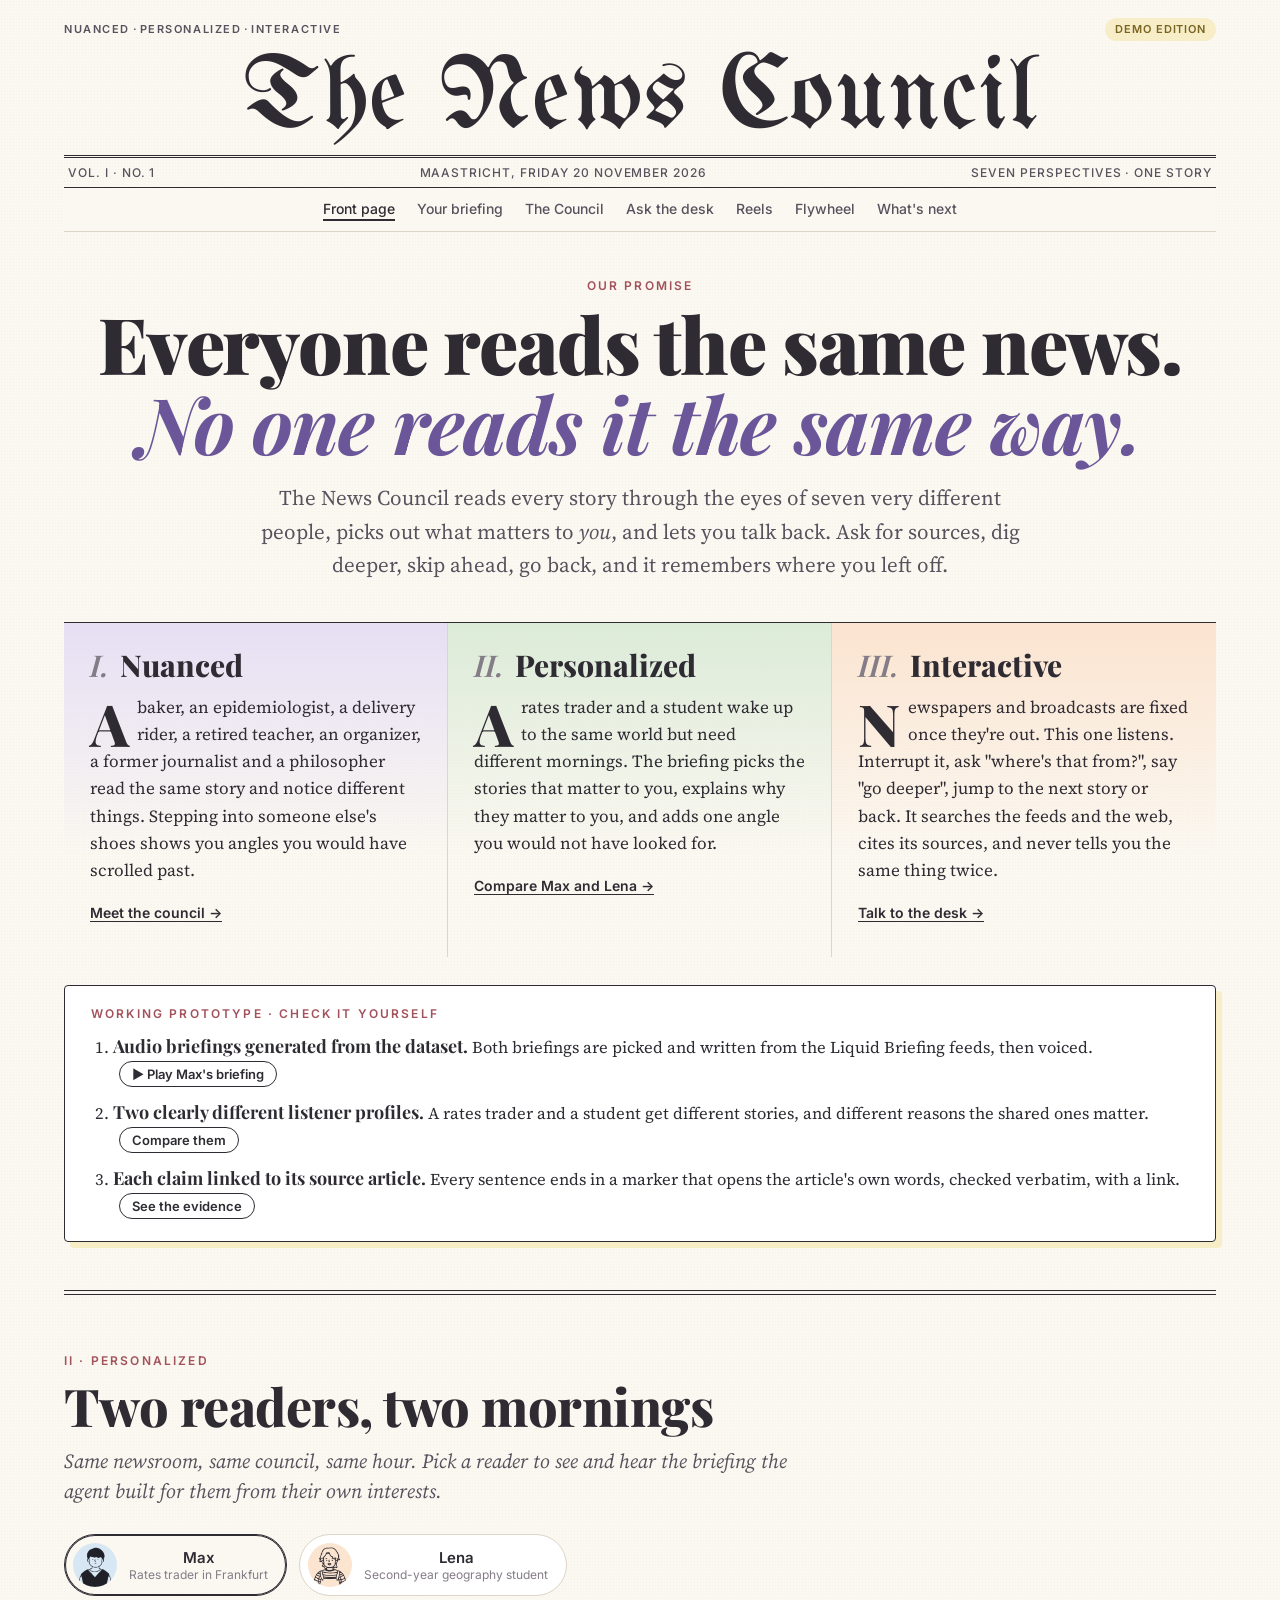
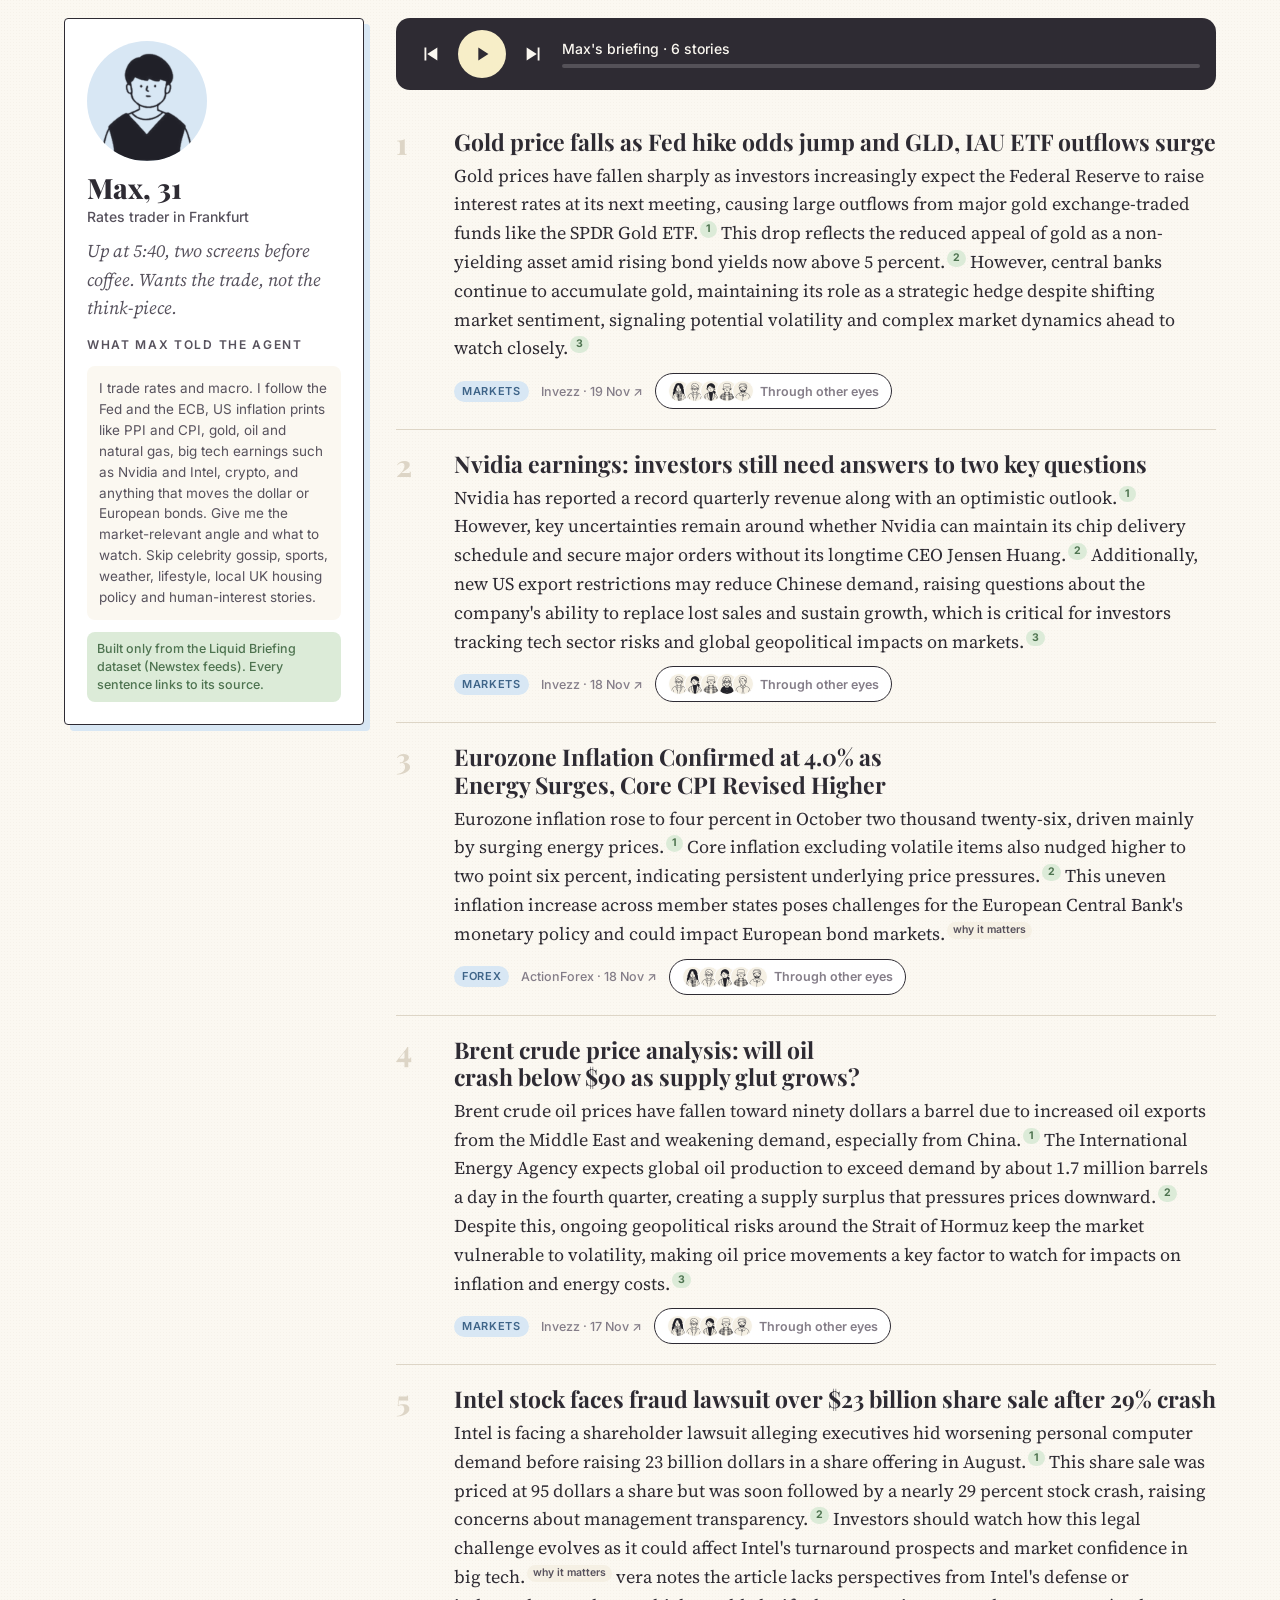
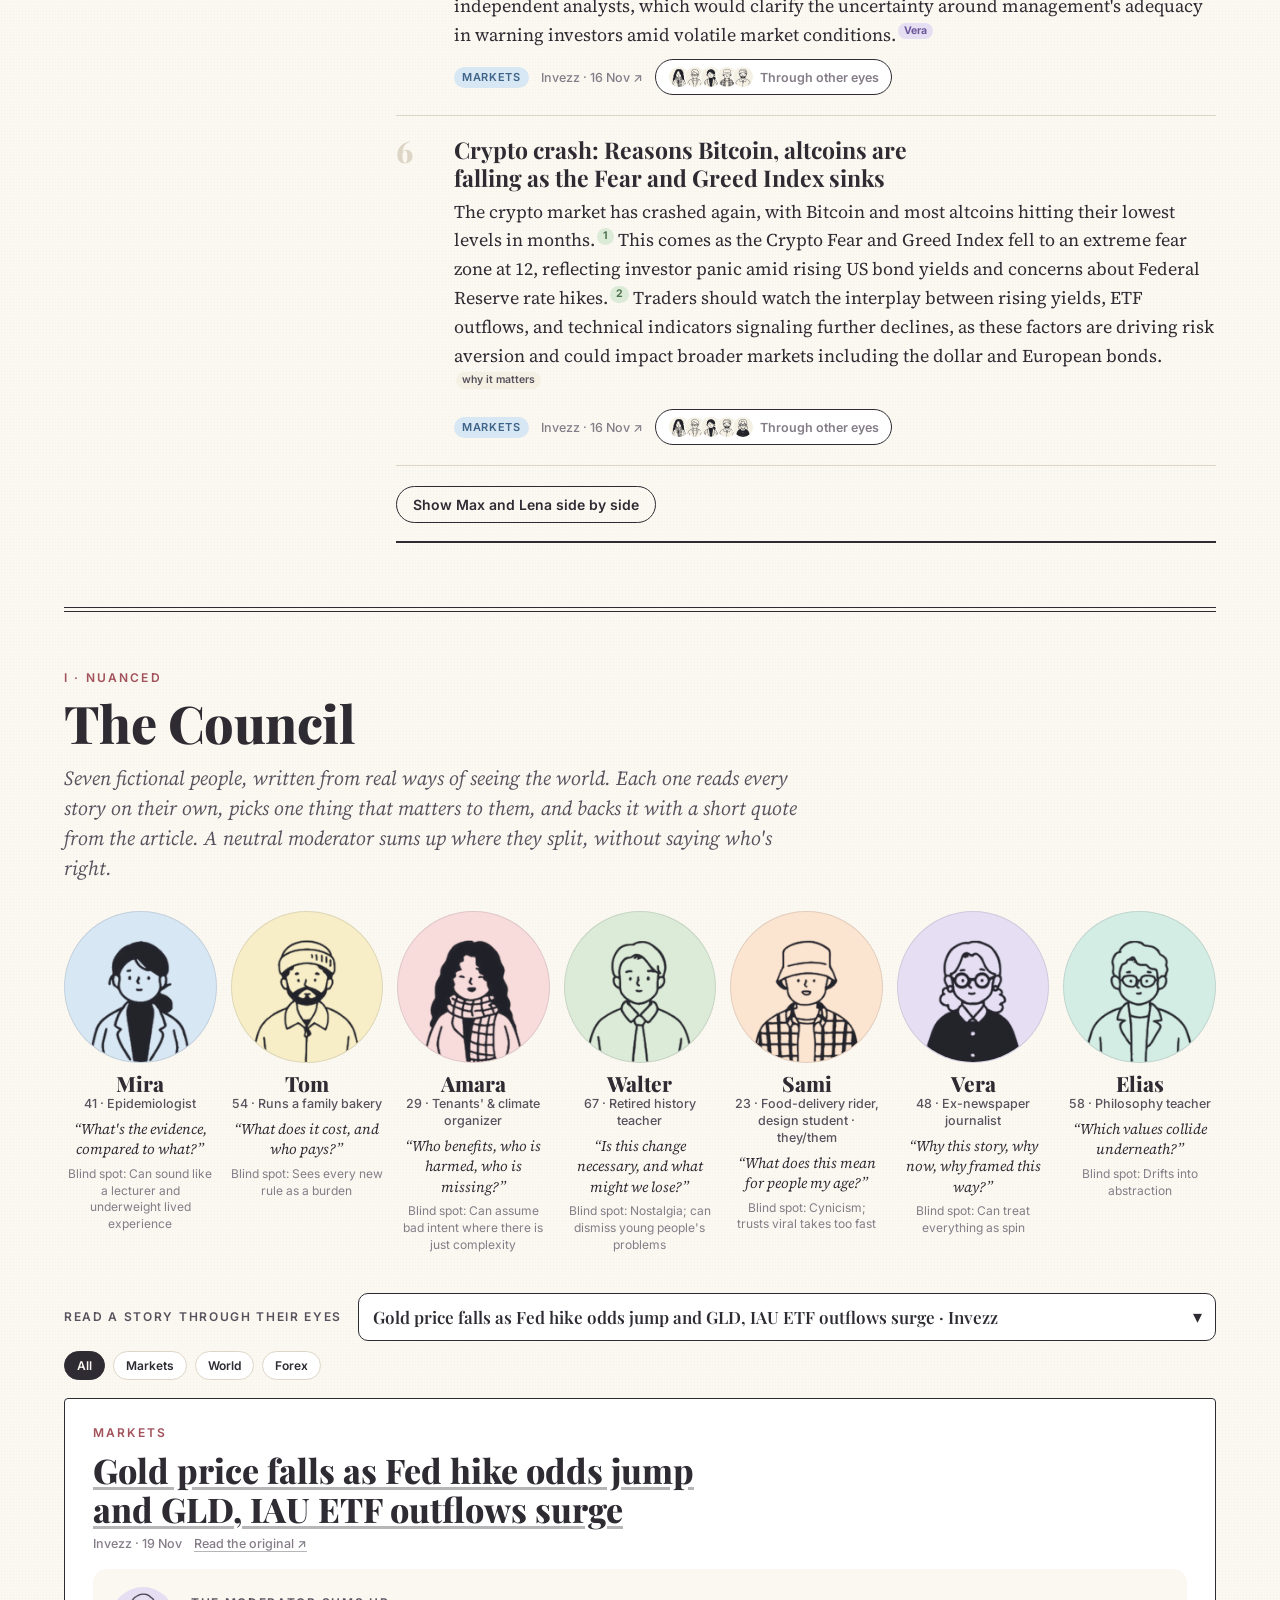
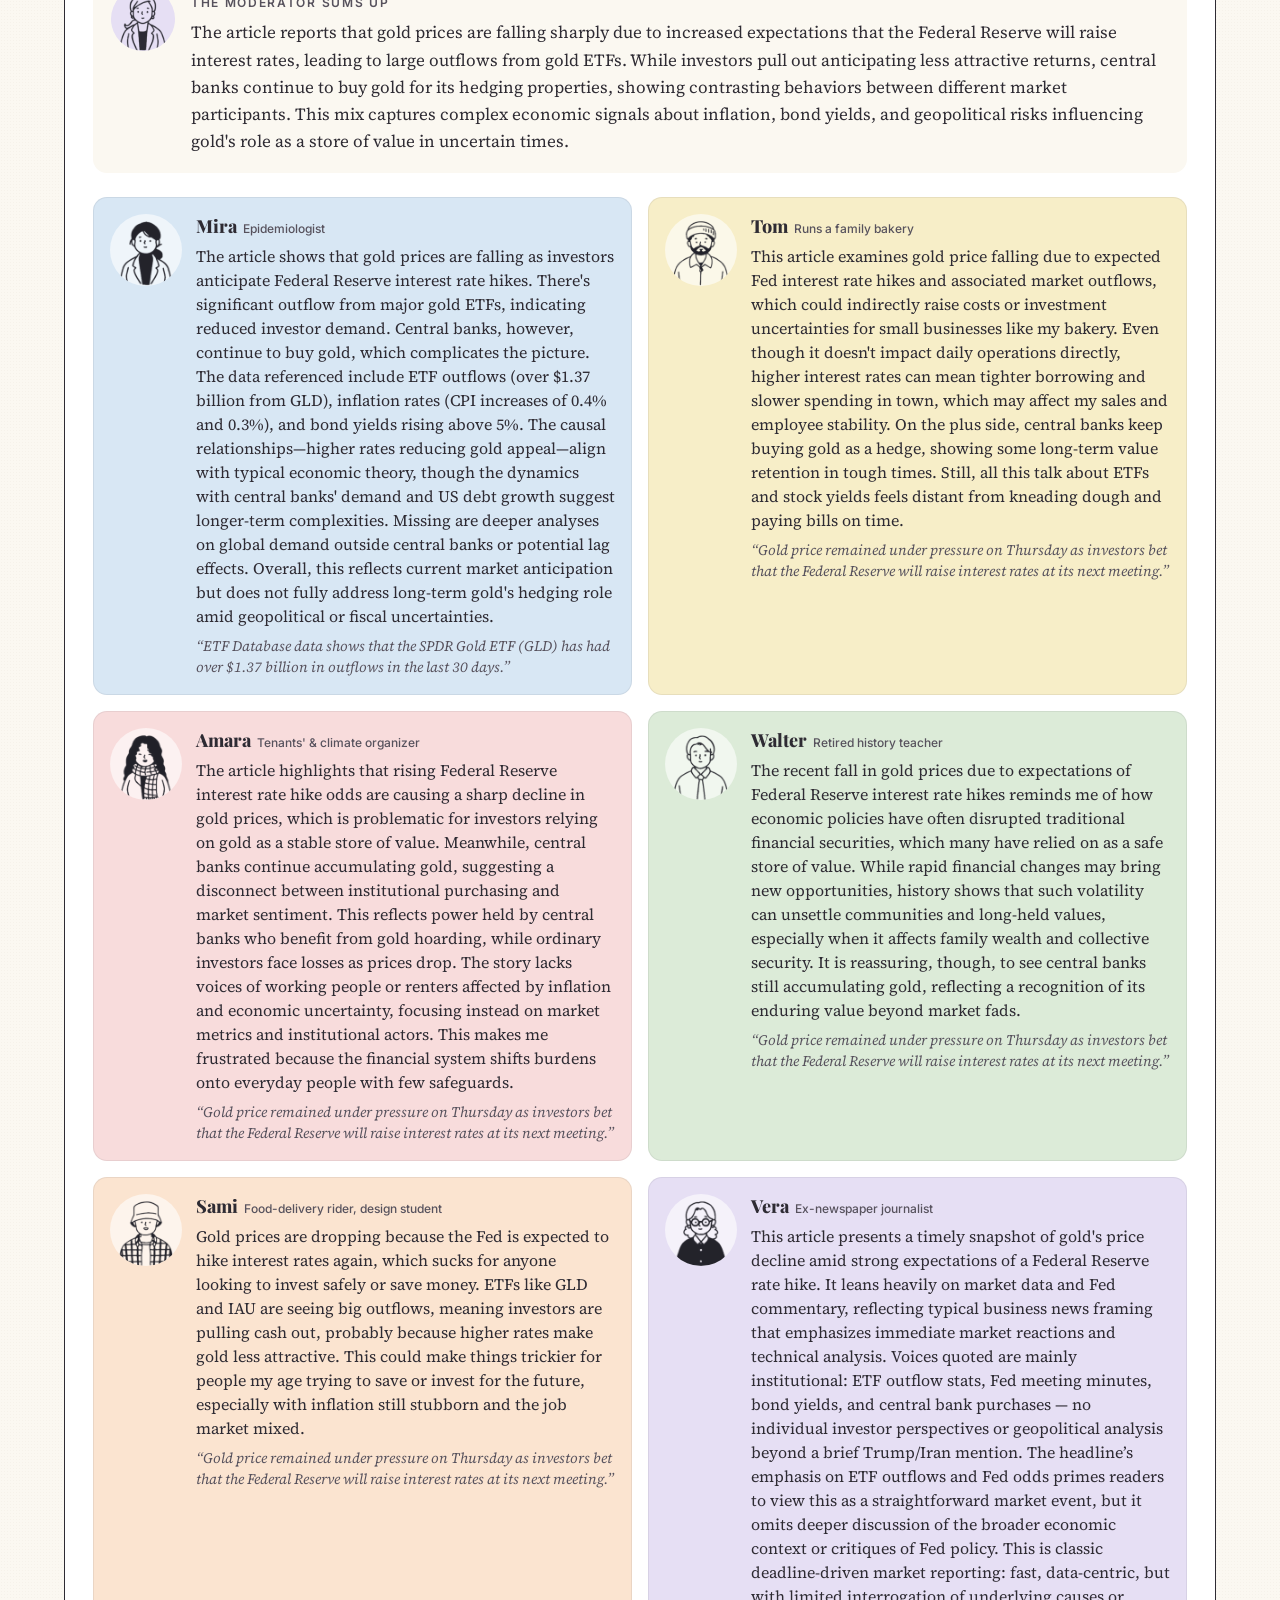
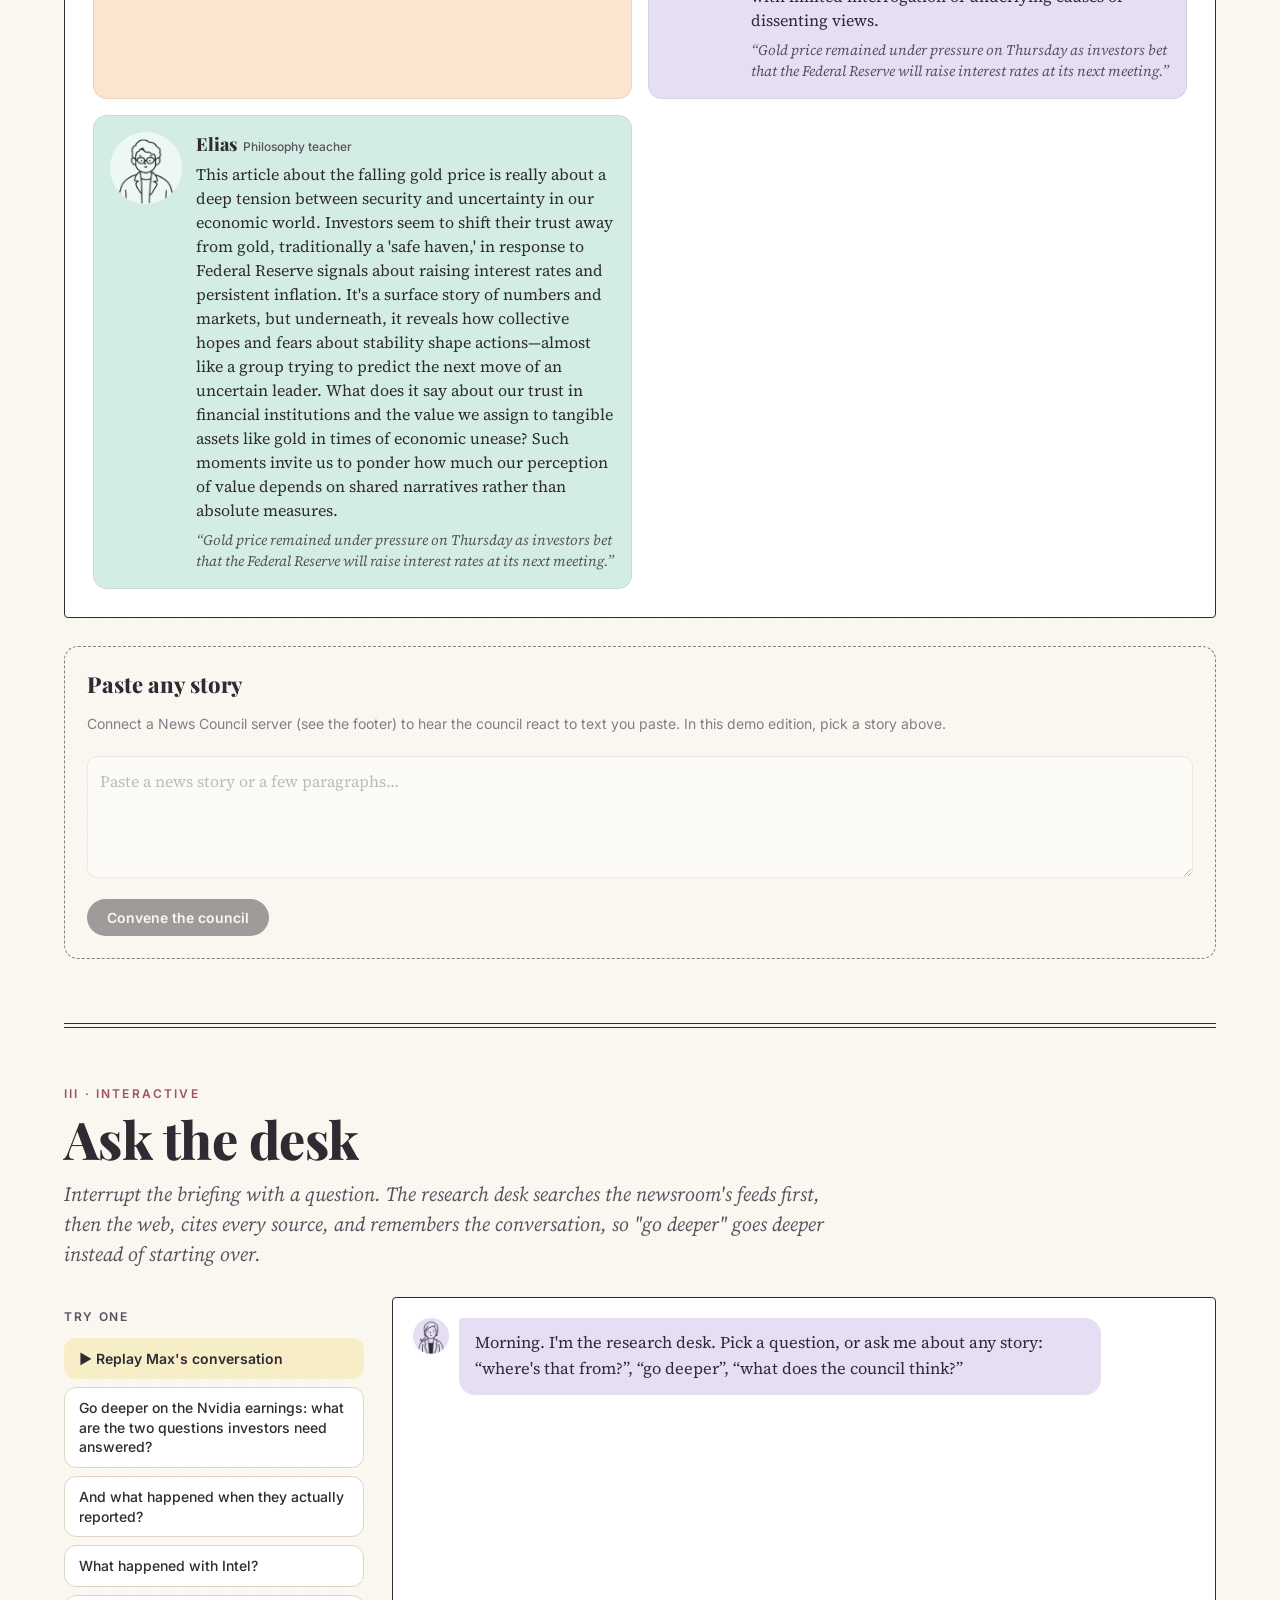
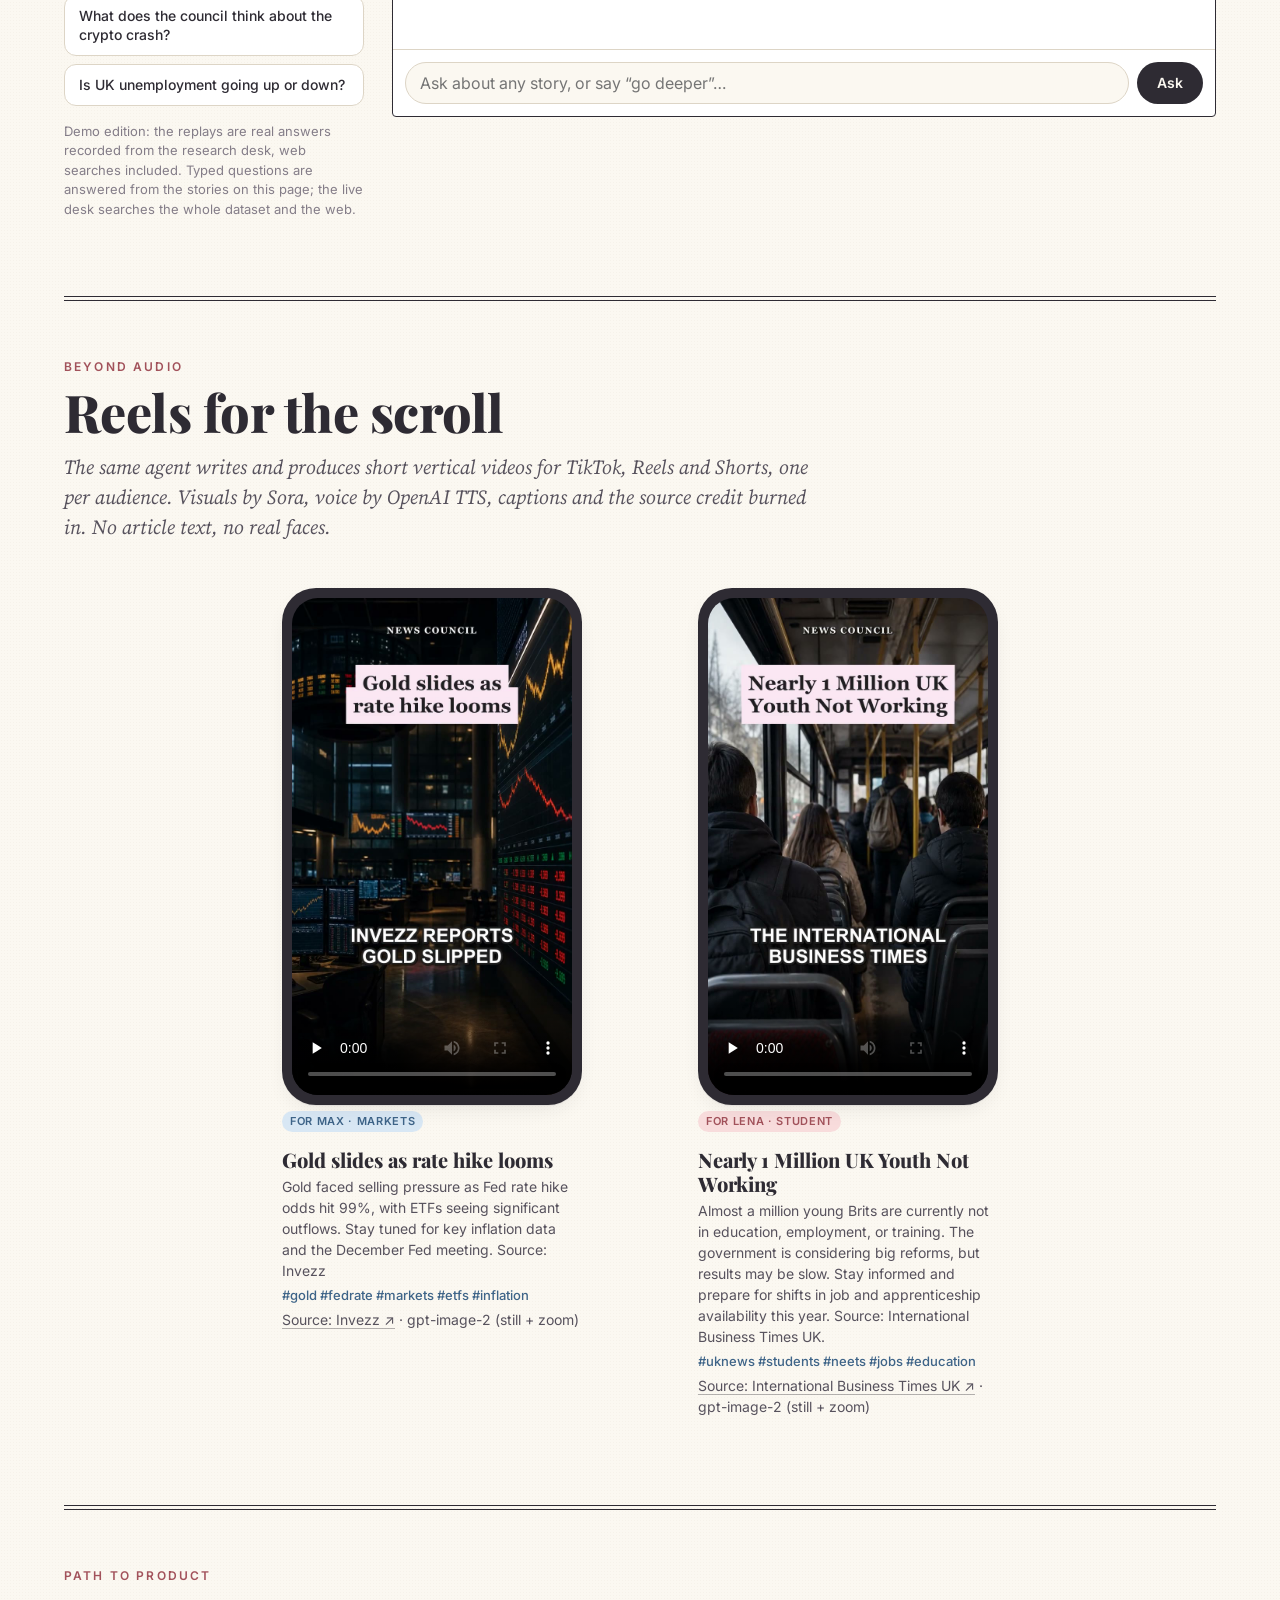
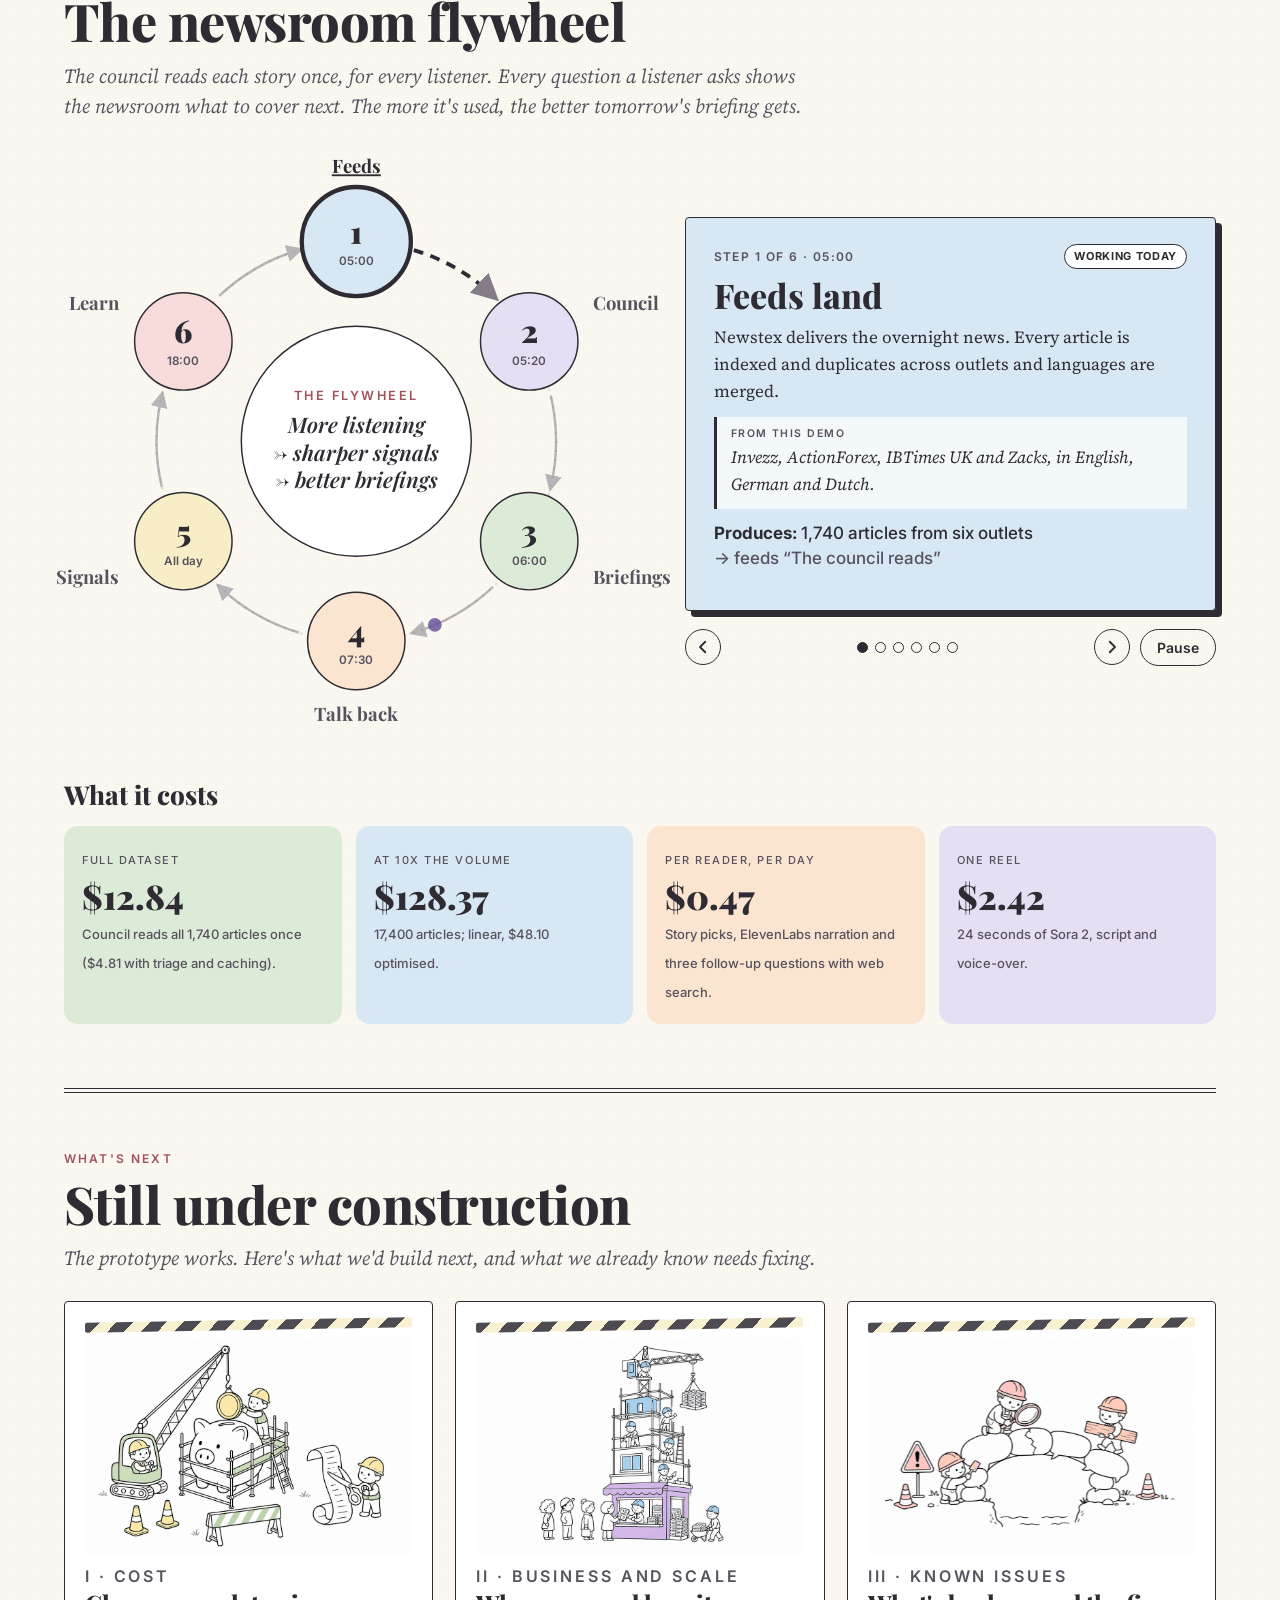
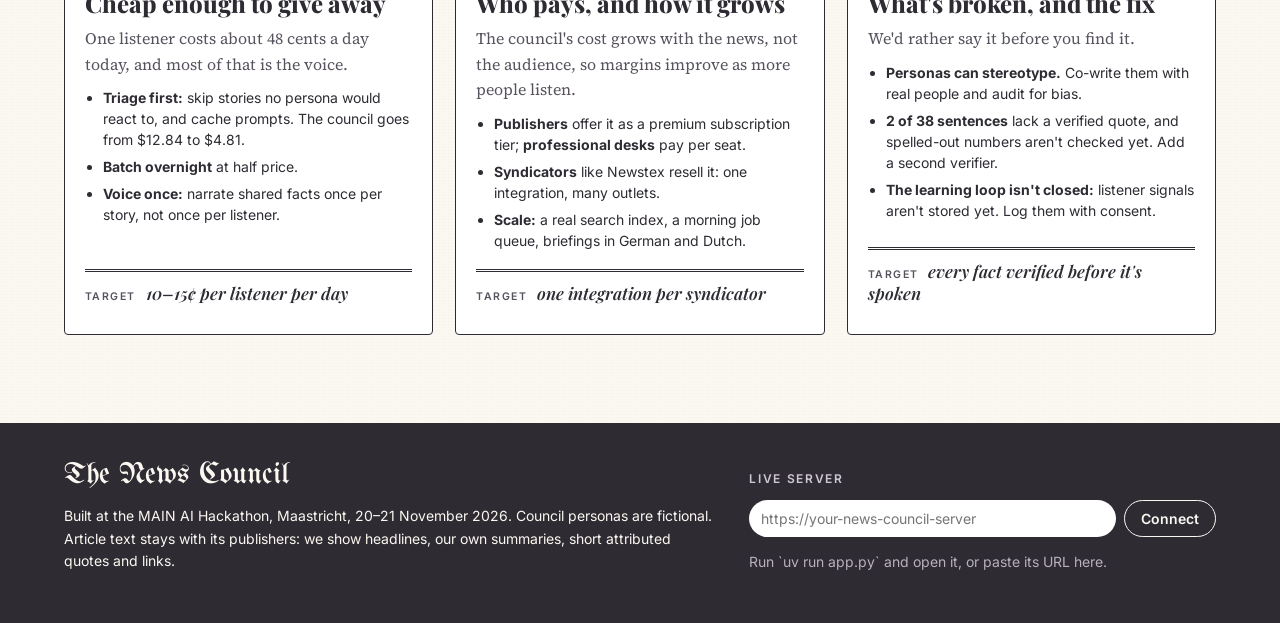
==== commit 21404d10: "Fold What's next into the front page as one compact section Three cards side by side (drawing, two-l" ====
--- a/site/index.html
+++ b/site/index.html
@@ -34,7 +34,7 @@
       <a href="#ask">Ask the desk</a>
       <a href="#reels">Reels</a>
       <a href="#newsroom">Flywheel</a>
-      <a href="next.html">What's next</a>
+      <a href="#next">What's next</a>
     </nav>
   </header>
 
@@ -189,7 +189,62 @@
       </div>
       <h3 class="cost-title">What it costs</h3>
       <div class="cost-grid" id="cost-grid"></div>
-      <p class="next-teaser"><a class="more" href="next.html">What's next: cheaper, a business model, and the known issues →</a></p>
+    </section>
+
+    <!-- ============ WHAT'S NEXT ============ -->
+    <section id="next" class="section">
+      <header class="section-head">
+        <p class="kicker">What's next</p>
+        <h2>Still under construction</h2>
+        <p class="dek">The prototype works. Here's what we'd build next, and what we already know needs fixing.</p>
+      </header>
+      <div class="next-grid">
+        <article class="next-card">
+          <figure class="site-art">
+            <div class="tape" aria-hidden="true"></div>
+            <img src="assets/next/cost.png" alt="Hand-drawn construction site: a crane lowers a coin into a piggy bank wrapped in scaffolding." width="960" height="640" loading="lazy">
+          </figure>
+          <p class="kicker">I · Cost</p>
+          <h3>Cheap enough to give away</h3>
+          <p>One listener costs about 48 cents a day today, and most of that is the voice.</p>
+          <ul>
+            <li><b>Triage first:</b> skip stories no persona would react to, and cache prompts. The council goes from $12.84 to $4.81.</li>
+            <li><b>Batch overnight</b> at half price.</li>
+            <li><b>Voice once:</b> narrate shared facts once per story, not once per listener.</li>
+          </ul>
+          <p class="next-goal"><span class="smallcaps">Target</span> 10–15¢ per listener per day</p>
+        </article>
+        <article class="next-card">
+          <figure class="site-art">
+            <div class="tape" aria-hidden="true"></div>
+            <img src="assets/next/business.png" alt="Hand-drawn construction site: a newspaper kiosk grows into a tall building with scaffolding and a crane." width="960" height="640" loading="lazy">
+          </figure>
+          <p class="kicker">II · Business and scale</p>
+          <h3>Who pays, and how it grows</h3>
+          <p>The council's cost grows with the news, not the audience, so margins improve as more people listen.</p>
+          <ul>
+            <li><b>Publishers</b> offer it as a premium subscription tier; <b>professional desks</b> pay per seat.</li>
+            <li><b>Syndicators</b> like Newstex resell it: one integration, many outlets.</li>
+            <li><b>Scale:</b> a real search index, a morning job queue, briefings in German and Dutch.</li>
+          </ul>
+          <p class="next-goal"><span class="smallcaps">Target</span> one integration per syndicator</p>
+        </article>
+        <article class="next-card">
+          <figure class="site-art">
+            <div class="tape" aria-hidden="true"></div>
+            <img src="assets/next/issues.png" alt="Hand-drawn repair site: workers mend a cracked bridge made of speech bubbles beside a warning sign." width="960" height="640" loading="lazy">
+          </figure>
+          <p class="kicker">III · Known issues</p>
+          <h3>What's broken, and the fix</h3>
+          <p>We'd rather say it before you find it.</p>
+          <ul>
+            <li><b>Personas can stereotype.</b> Co-write them with real people and audit for bias.</li>
+            <li><b>2 of 38 sentences</b> lack a verified quote, and spelled-out numbers aren't checked yet. Add a second verifier.</li>
+            <li><b>The learning loop isn't closed:</b> listener signals aren't stored yet. Log them with consent.</li>
+          </ul>
+          <p class="next-goal"><span class="smallcaps">Target</span> every fact verified before it's spoken</p>
+        </article>
+      </div>
     </section>
   </main>
 
--- a/site/styles.css
+++ b/site/styles.css
@@ -434,40 +434,18 @@
 }
 @media (prefers-reduced-motion: reduce) { .fw-runner { display: none; } .fw-arc.on { animation: none; } }
 
-/* ---------- What's next (next.html) ---------- */
-.pill-build { background: repeating-linear-gradient(-45deg, var(--butter) 0 8px, #fff 8px 16px); color: var(--ink); border: 1px solid var(--ink); }
-.next-front .lead-headline { max-width: 900px; }
-.next-toc { list-style: none; padding: 0; margin: 8px auto 0; display: flex; flex-wrap: wrap; justify-content: center; gap: 10px 26px; font: 600 15px var(--sans); }
-.next-toc a { text-decoration: none; border-bottom: 1px solid var(--ink); }
-.next-toc .num { font: italic 700 16px var(--display); color: var(--muted); margin-right: 4px; }
-.next-row { display: grid; grid-template-columns: minmax(0, 1fr) minmax(0, 1.15fr); gap: 44px; align-items: start; }
-.next-row.flip .site-art { order: 2; }
-.site-art { margin: 0; position: sticky; top: 76px; background: var(--paper); }
-.site-art img { width: 100%; height: auto; mix-blend-mode: multiply; display: block; }
-.site-art .tape { height: 14px; border-radius: 2px; margin-bottom: 10px; transform: rotate(-1.2deg);
-  background: repeating-linear-gradient(-45deg, var(--butter) 0 14px, var(--ink) 14px 28px); opacity: .85; }
-.site-art figcaption { font: italic 15px var(--serif); color: var(--ink-2); text-align: center; margin-top: 6px; }
-.next-copy h2 { font: 800 clamp(30px, 4vw, 46px)/1.08 var(--display); margin: 0 0 12px; }
-.next-lead { font-size: 19px; color: var(--ink-2); margin: 0 0 20px; }
-.next-cols { display: grid; grid-template-columns: 1fr 1fr; gap: 18px; }
-.next-cols > div { border: 1px solid var(--rule); border-radius: 4px; padding: 16px 18px; background: #fff; }
-.next-cols .next-plan { box-shadow: 5px 5px 0 var(--sage); }
-.next-cols h3 { font: 800 19px var(--display); margin: 0 0 8px; }
-.next-cols ul { margin: 0; padding-left: 18px; font: 400 14.5px/1.55 var(--sans); }
-.next-cols li { margin: 0 0 8px; }
-.next-goal { margin: 18px 0 0; font: italic 600 20px var(--display); border-top: 3px double var(--rule); padding-top: 12px; }
-.next-goal .smallcaps { font-style: normal; margin-right: 8px; }
-.issues { margin: 0; display: grid; gap: 12px; }
-.issues > div { border-left: 4px solid var(--rose-ink); background: #fff; padding: 12px 16px; border-radius: 0 4px 4px 0; }
-.issues dt { font: 800 19px var(--display); margin-bottom: 4px; }
-.issues dd { margin: 0; font: 400 14.5px/1.55 var(--sans); color: var(--ink); }
-.next-end { text-align: center; }
-.next-end-line { font: 900 clamp(26px, 3.6vw, 40px)/1.15 var(--display); max-width: 900px; margin: 0 auto 18px; text-wrap: balance; }
-.next-end-line em { color: var(--lav-ink); font-weight: 700; }
-@media (max-width: 900px) {
-  .next-row { grid-template-columns: 1fr; gap: 20px; }
-  .next-row.flip .site-art { order: 0; }
-  .site-art { position: static; max-width: 560px; margin: 0 auto; }
-  .next-cols { grid-template-columns: 1fr; }
-}
-.next-teaser { margin: 26px 0 0; text-align: right; }
+/* ---------- What's next ---------- */
+.next-grid { display: grid; grid-template-columns: repeat(3, minmax(0, 1fr)); gap: 22px; }
+.next-card { border: 1px solid var(--rule); border-radius: 4px; background: #fff; padding: 18px 20px 20px; display: flex; flex-direction: column; }
+.next-card .kicker { margin: 12px 0 6px; }
+.next-card h3 { font: 800 24px/1.15 var(--display); margin: 0 0 8px; }
+.next-card > p { margin: 0 0 10px; font-size: 16px; color: var(--ink-2); }
+.next-card ul { margin: 0 0 12px; padding-left: 18px; font: 400 14px/1.5 var(--sans); flex: 1; }
+.next-card li { margin: 0 0 6px; }
+.site-art { margin: 0; background: #fff; }
+.site-art img { width: 100%; height: auto; display: block; mix-blend-mode: multiply; }
+.site-art .tape { height: 10px; border-radius: 2px; margin-bottom: 8px; transform: rotate(-1deg);
+  background: repeating-linear-gradient(-45deg, var(--butter) 0 12px, var(--ink) 12px 24px); opacity: .85; }
+.next-goal { margin: 0; padding-top: 10px; border-top: 3px double var(--rule); font: italic 600 17px var(--display) !important; color: var(--ink) !important; }
+.next-goal .smallcaps { font-style: normal; margin-right: 6px; font-size: 10.5px; }
+@media (max-width: 1000px) { .next-grid { grid-template-columns: 1fr; max-width: 560px; margin: 0 auto; } }
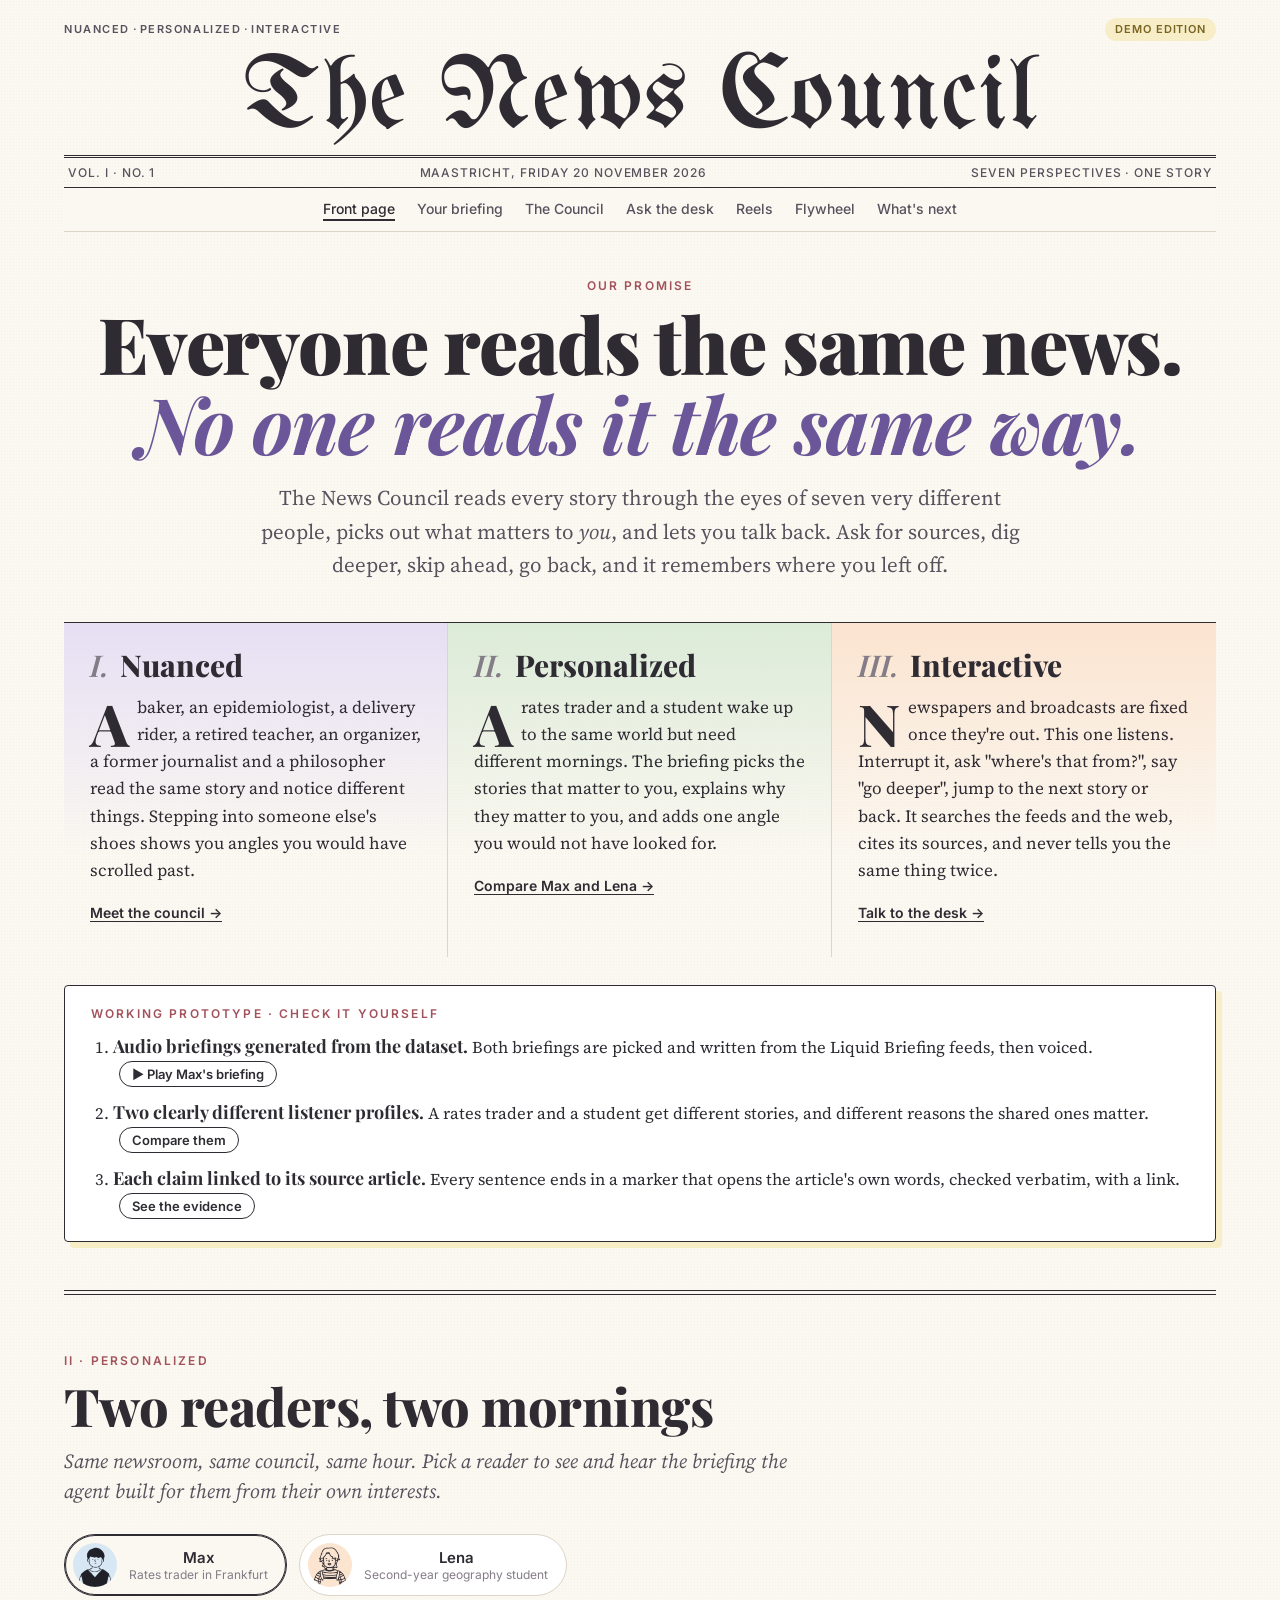
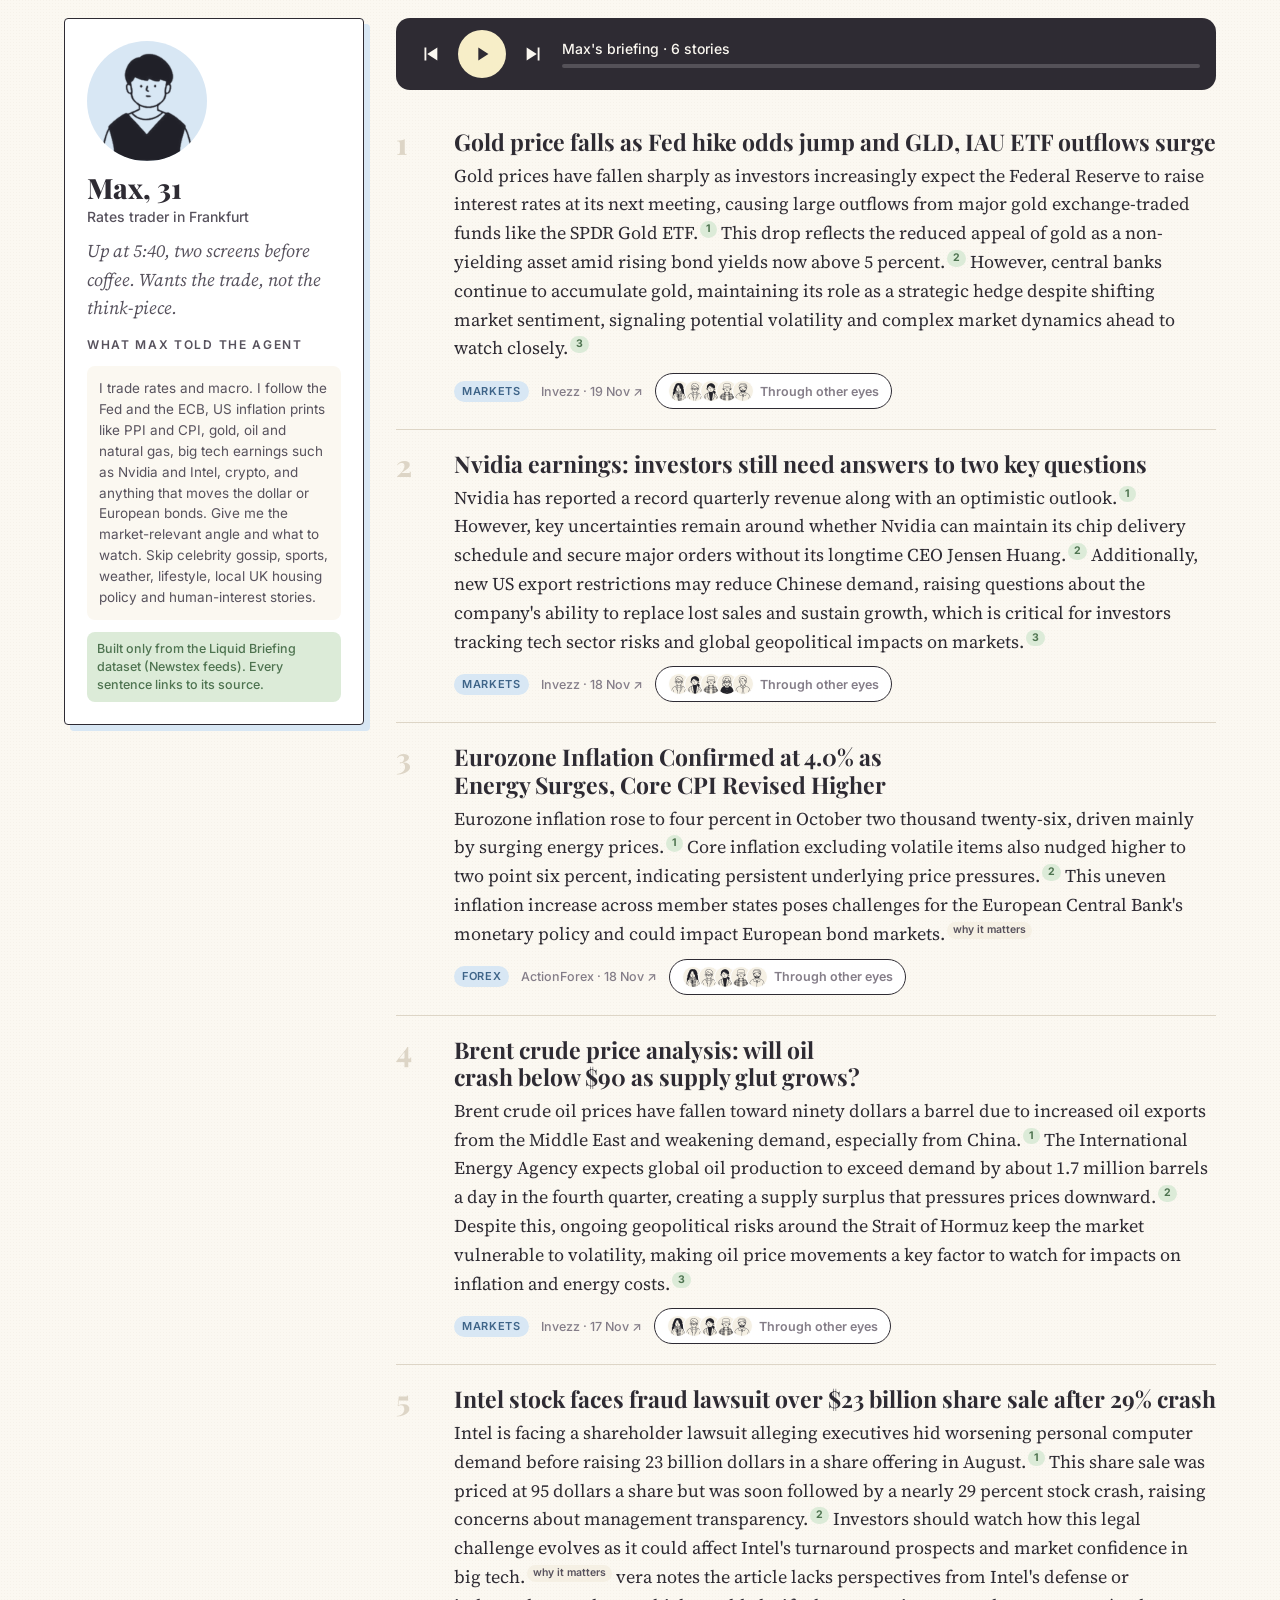
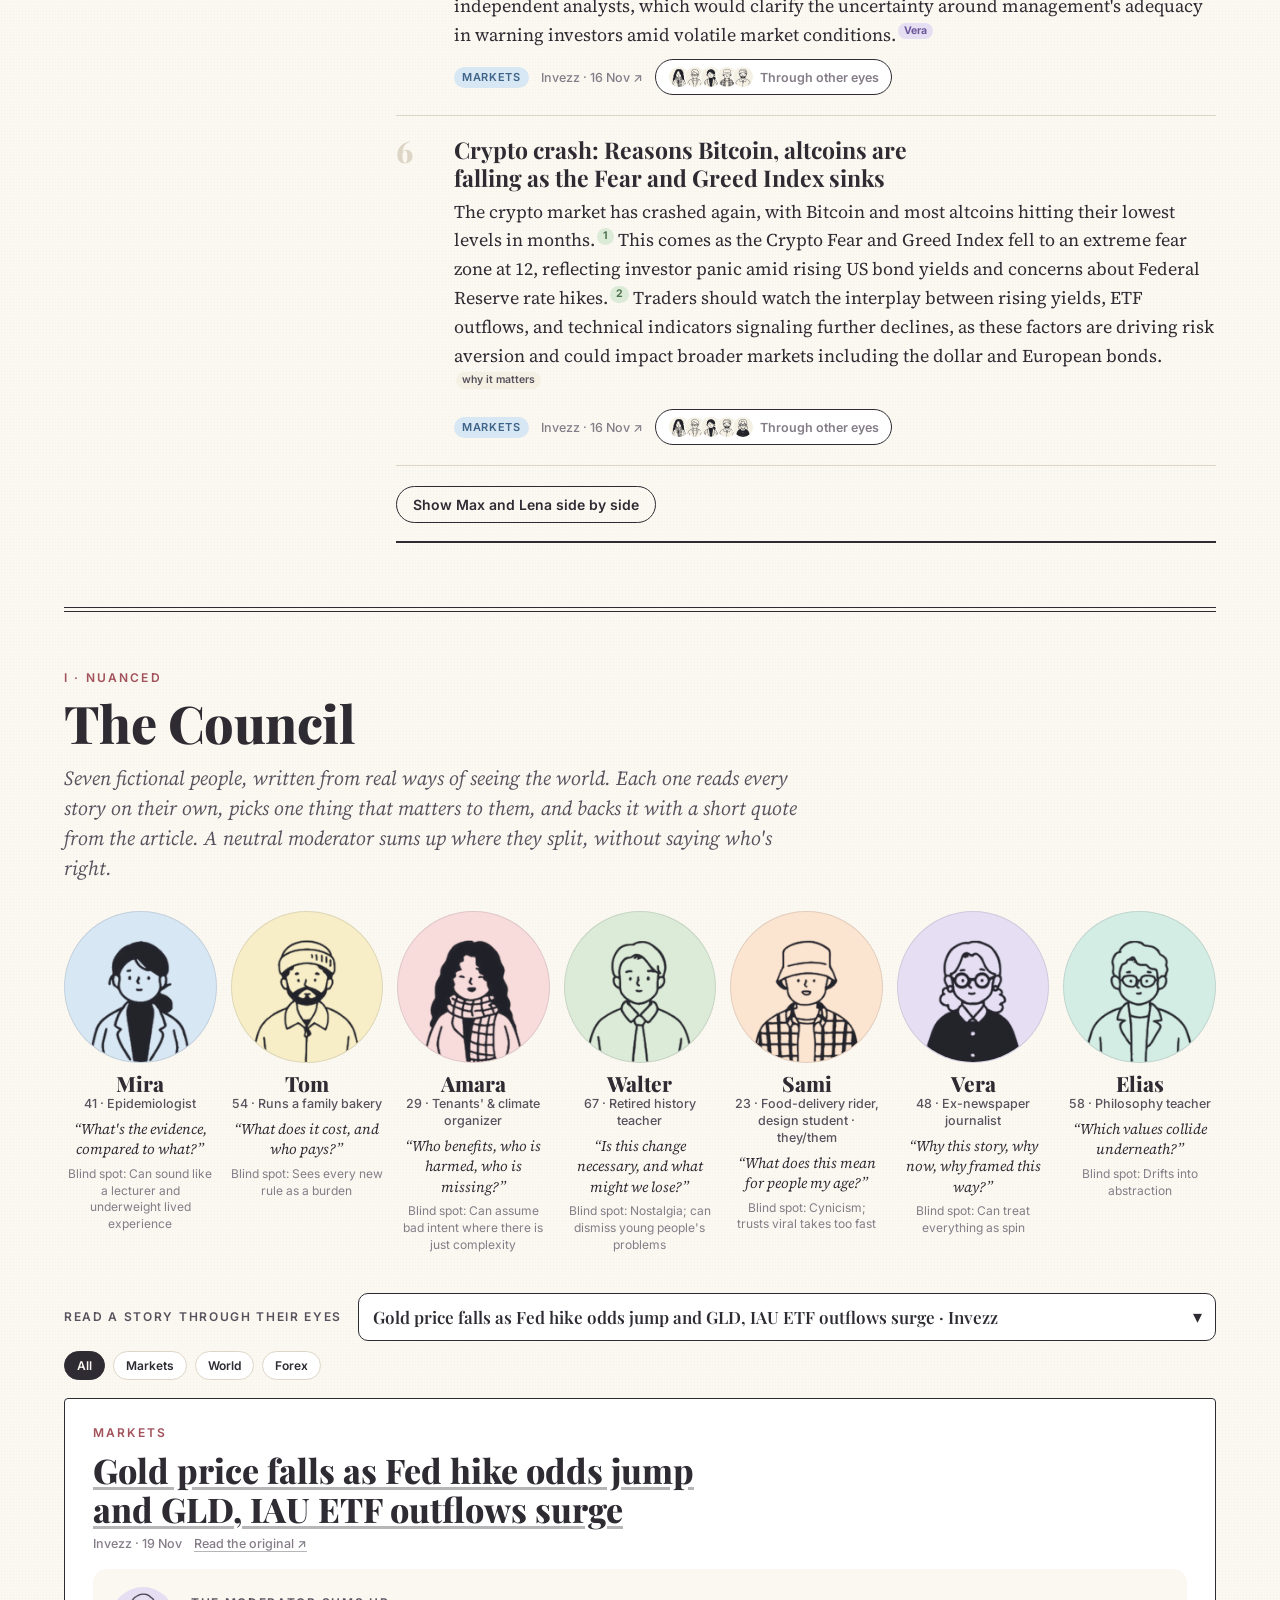
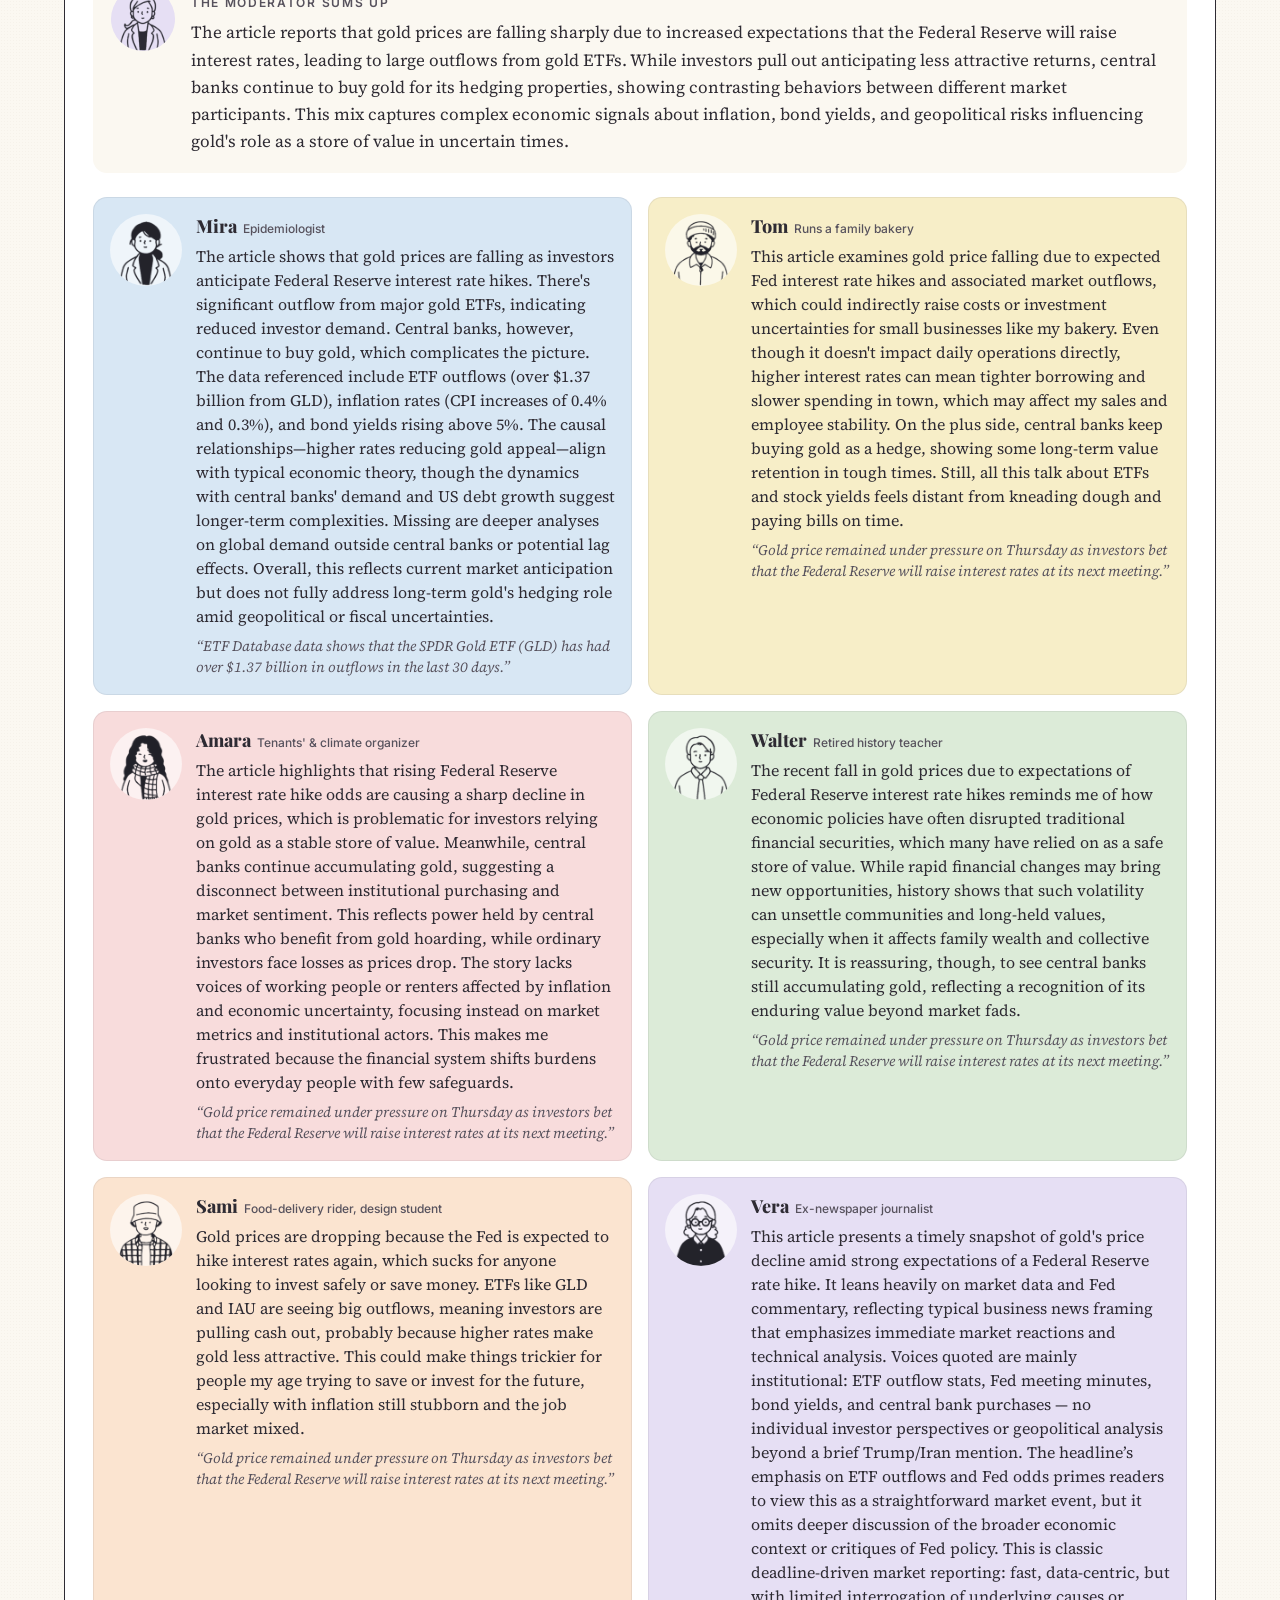
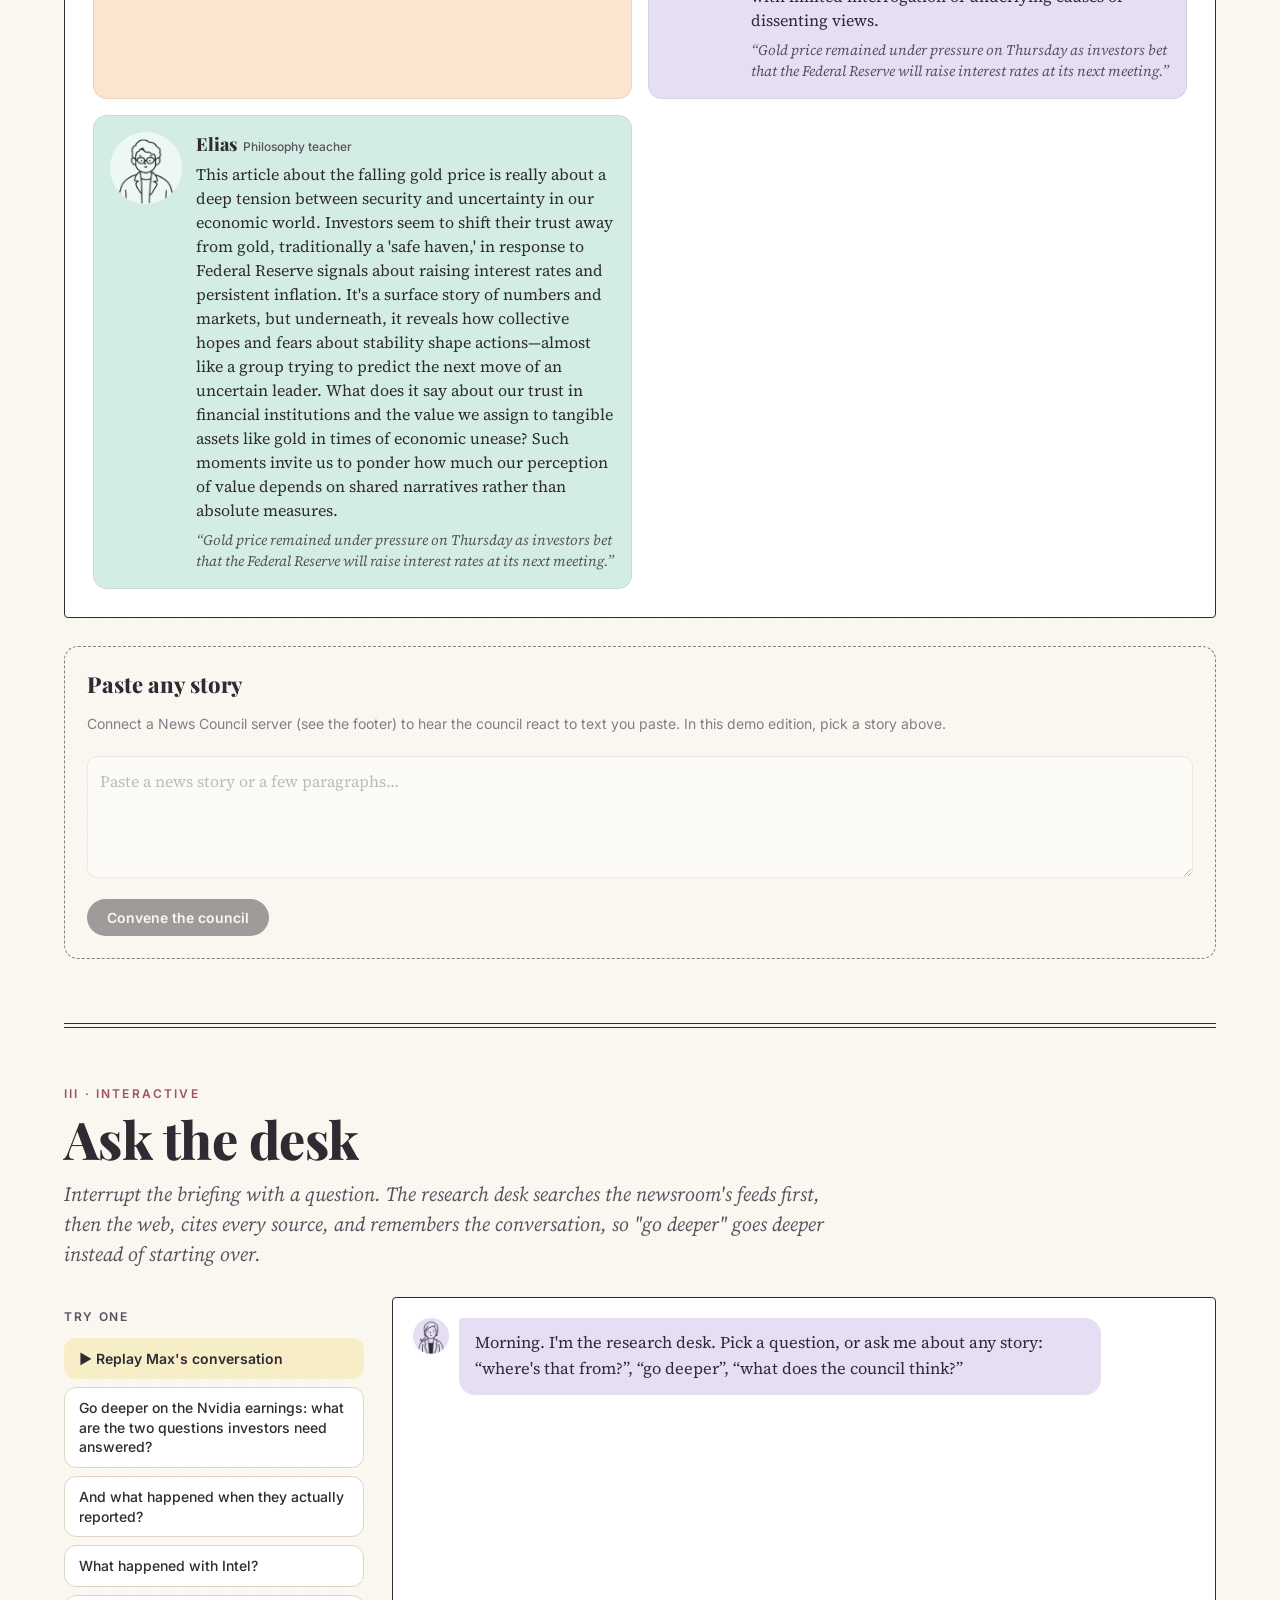
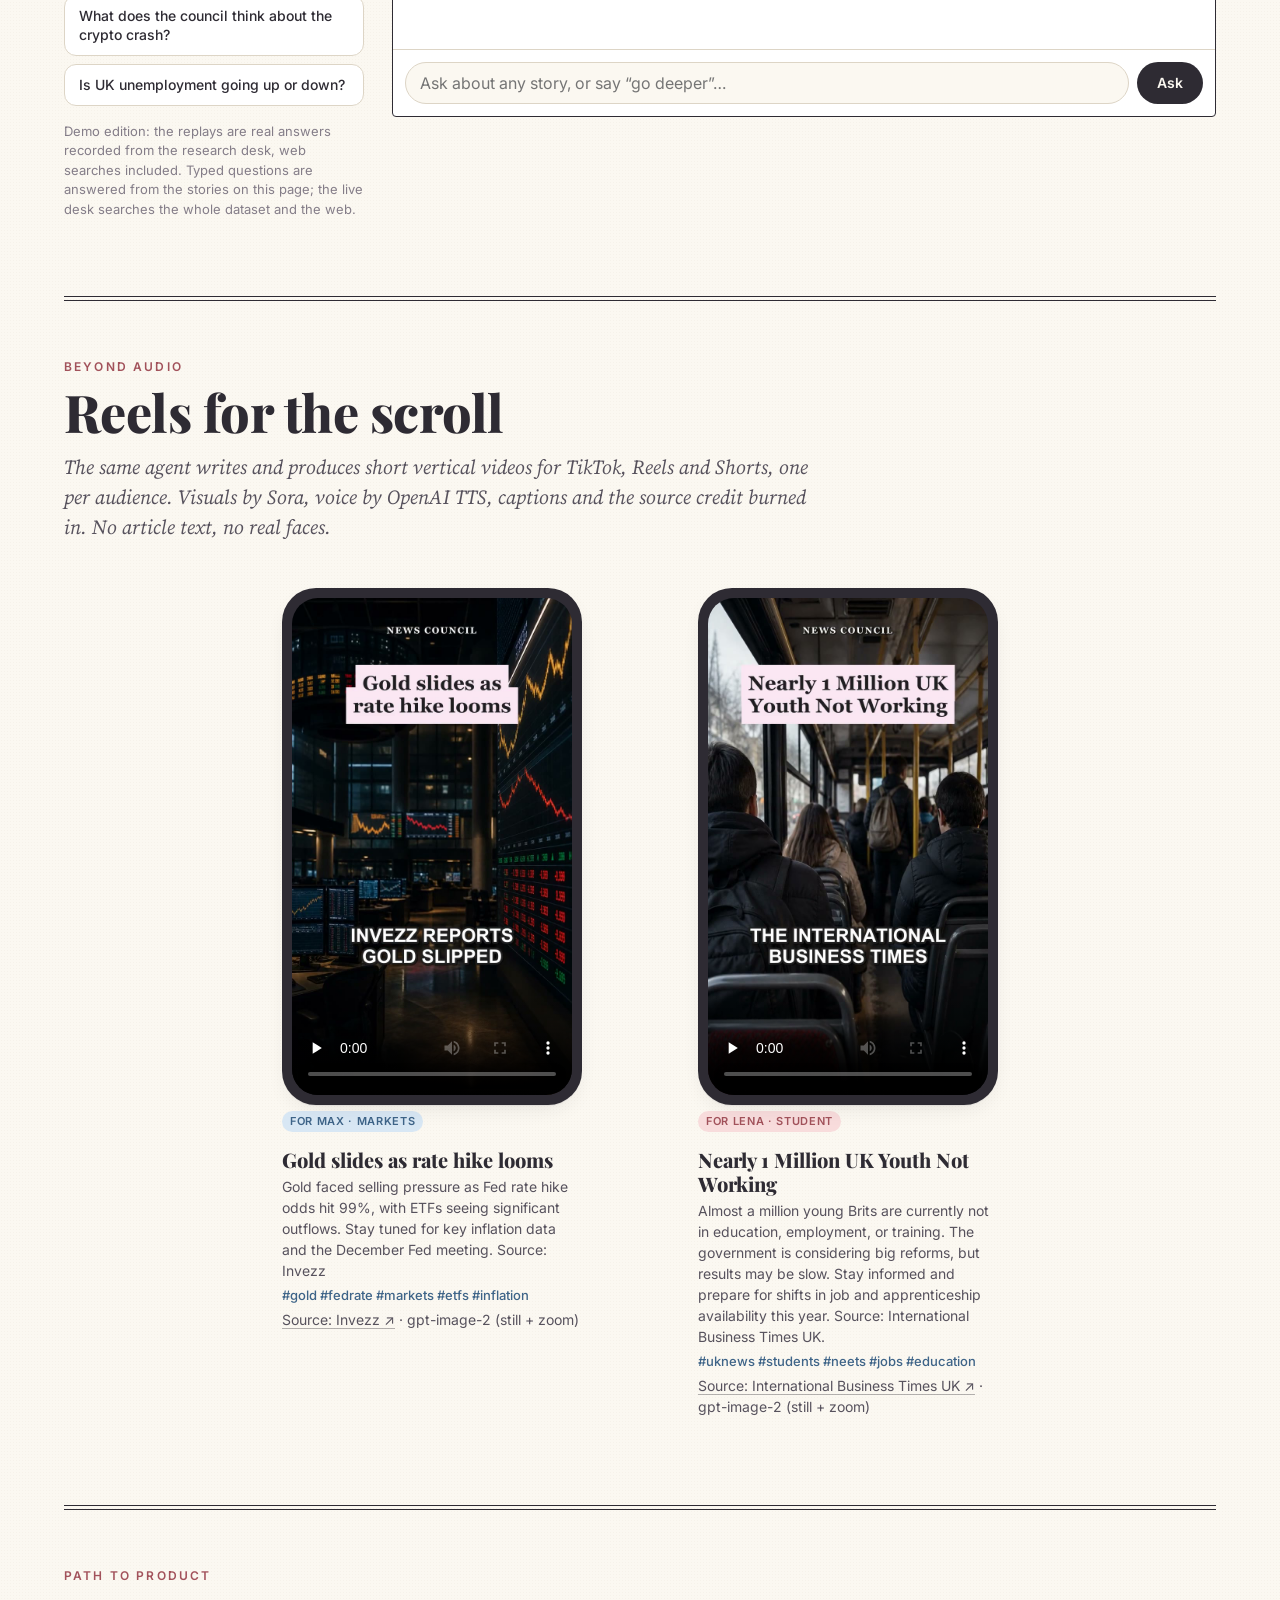
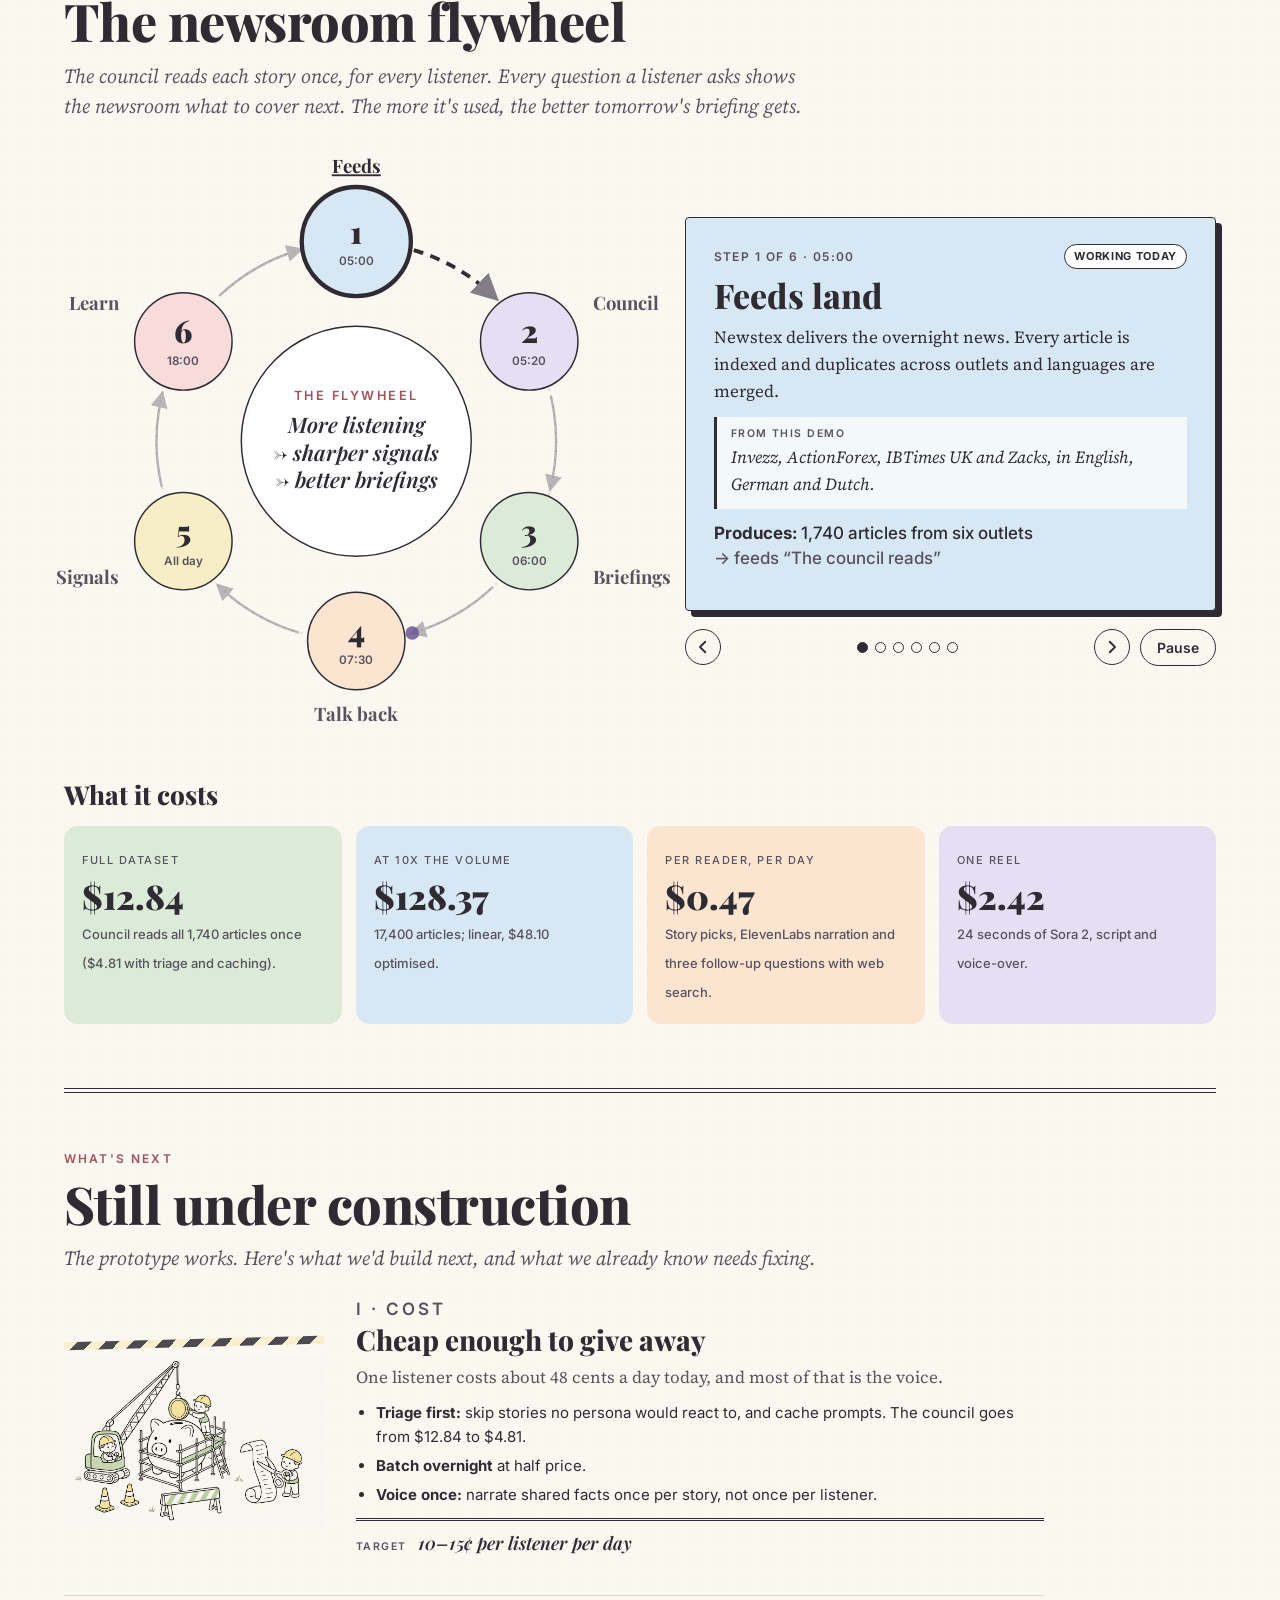
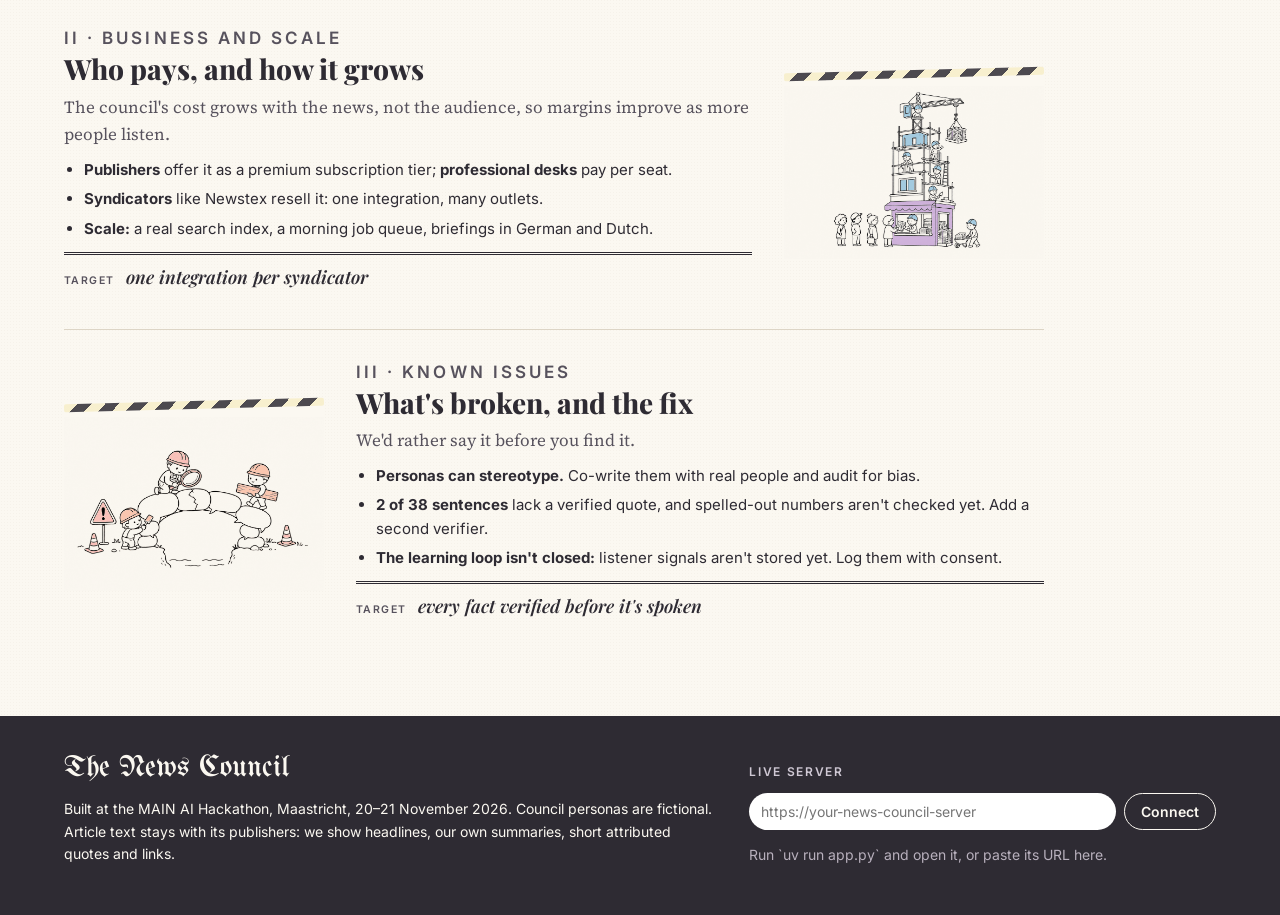
==== commit f6b24512: "What's next: alternating rows with small drawings; cache-bust CSS/JS Each item is a two-column row (" ====
--- a/site/index.html
+++ b/site/index.html
@@ -9,7 +9,7 @@
   <link rel="preconnect" href="https://fonts.googleapis.com">
   <link rel="preconnect" href="https://fonts.gstatic.com" crossorigin>
   <link href="https://fonts.googleapis.com/css2?family=UnifrakturMaguntia&family=Playfair+Display:ital,wght@0,600;0,800;0,900;1,600;1,700&family=Source+Serif+4:ital,opsz,wght@0,8..60,400;0,8..60,600;1,8..60,400&family=Inter:wght@400;500;600&display=swap" rel="stylesheet">
-  <link rel="stylesheet" href="styles.css">
+  <link rel="stylesheet" href="styles.css?v=20261121b">
 </head>
 <body>
   <a class="skip" href="#briefing">Skip to your briefing</a>
@@ -198,51 +198,57 @@
         <h2>Still under construction</h2>
         <p class="dek">The prototype works. Here's what we'd build next, and what we already know needs fixing.</p>
       </header>
-      <div class="next-grid">
-        <article class="next-card">
+      <div class="next-list">
+        <article class="next-item">
           <figure class="site-art">
             <div class="tape" aria-hidden="true"></div>
             <img src="assets/next/cost.png" alt="Hand-drawn construction site: a crane lowers a coin into a piggy bank wrapped in scaffolding." width="960" height="640" loading="lazy">
           </figure>
-          <p class="kicker">I · Cost</p>
-          <h3>Cheap enough to give away</h3>
-          <p>One listener costs about 48 cents a day today, and most of that is the voice.</p>
-          <ul>
-            <li><b>Triage first:</b> skip stories no persona would react to, and cache prompts. The council goes from $12.84 to $4.81.</li>
-            <li><b>Batch overnight</b> at half price.</li>
-            <li><b>Voice once:</b> narrate shared facts once per story, not once per listener.</li>
-          </ul>
-          <p class="next-goal"><span class="smallcaps">Target</span> 10–15¢ per listener per day</p>
-        </article>
-        <article class="next-card">
+          <div class="next-text">
+            <p class="kicker">I · Cost</p>
+            <h3>Cheap enough to give away</h3>
+            <p>One listener costs about 48 cents a day today, and most of that is the voice.</p>
+            <ul>
+              <li><b>Triage first:</b> skip stories no persona would react to, and cache prompts. The council goes from $12.84 to $4.81.</li>
+              <li><b>Batch overnight</b> at half price.</li>
+              <li><b>Voice once:</b> narrate shared facts once per story, not once per listener.</li>
+            </ul>
+            <p class="next-goal"><span class="smallcaps">Target</span> 10–15¢ per listener per day</p>
+          </div>
+        </article>
+        <article class="next-item">
           <figure class="site-art">
             <div class="tape" aria-hidden="true"></div>
             <img src="assets/next/business.png" alt="Hand-drawn construction site: a newspaper kiosk grows into a tall building with scaffolding and a crane." width="960" height="640" loading="lazy">
           </figure>
-          <p class="kicker">II · Business and scale</p>
-          <h3>Who pays, and how it grows</h3>
-          <p>The council's cost grows with the news, not the audience, so margins improve as more people listen.</p>
-          <ul>
-            <li><b>Publishers</b> offer it as a premium subscription tier; <b>professional desks</b> pay per seat.</li>
-            <li><b>Syndicators</b> like Newstex resell it: one integration, many outlets.</li>
-            <li><b>Scale:</b> a real search index, a morning job queue, briefings in German and Dutch.</li>
-          </ul>
-          <p class="next-goal"><span class="smallcaps">Target</span> one integration per syndicator</p>
-        </article>
-        <article class="next-card">
+          <div class="next-text">
+            <p class="kicker">II · Business and scale</p>
+            <h3>Who pays, and how it grows</h3>
+            <p>The council's cost grows with the news, not the audience, so margins improve as more people listen.</p>
+            <ul>
+              <li><b>Publishers</b> offer it as a premium subscription tier; <b>professional desks</b> pay per seat.</li>
+              <li><b>Syndicators</b> like Newstex resell it: one integration, many outlets.</li>
+              <li><b>Scale:</b> a real search index, a morning job queue, briefings in German and Dutch.</li>
+            </ul>
+            <p class="next-goal"><span class="smallcaps">Target</span> one integration per syndicator</p>
+          </div>
+        </article>
+        <article class="next-item">
           <figure class="site-art">
             <div class="tape" aria-hidden="true"></div>
             <img src="assets/next/issues.png" alt="Hand-drawn repair site: workers mend a cracked bridge made of speech bubbles beside a warning sign." width="960" height="640" loading="lazy">
           </figure>
-          <p class="kicker">III · Known issues</p>
-          <h3>What's broken, and the fix</h3>
-          <p>We'd rather say it before you find it.</p>
-          <ul>
-            <li><b>Personas can stereotype.</b> Co-write them with real people and audit for bias.</li>
-            <li><b>2 of 38 sentences</b> lack a verified quote, and spelled-out numbers aren't checked yet. Add a second verifier.</li>
-            <li><b>The learning loop isn't closed:</b> listener signals aren't stored yet. Log them with consent.</li>
-          </ul>
-          <p class="next-goal"><span class="smallcaps">Target</span> every fact verified before it's spoken</p>
+          <div class="next-text">
+            <p class="kicker">III · Known issues</p>
+            <h3>What's broken, and the fix</h3>
+            <p>We'd rather say it before you find it.</p>
+            <ul>
+              <li><b>Personas can stereotype.</b> Co-write them with real people and audit for bias.</li>
+              <li><b>2 of 38 sentences</b> lack a verified quote, and spelled-out numbers aren't checked yet. Add a second verifier.</li>
+              <li><b>The learning loop isn't closed:</b> listener signals aren't stored yet. Log them with consent.</li>
+            </ul>
+            <p class="next-goal"><span class="smallcaps">Target</span> every fact verified before it's spoken</p>
+          </div>
         </article>
       </div>
     </section>
@@ -266,6 +272,6 @@
   </footer>
 
   <div class="toast" id="toast" role="status" hidden></div>
-  <script src="app.js"></script>
+  <script src="app.js?v=20261121b"></script>
 </body>
 </html>
--- a/site/styles.css
+++ b/site/styles.css
@@ -434,18 +434,26 @@
 }
 @media (prefers-reduced-motion: reduce) { .fw-runner { display: none; } .fw-arc.on { animation: none; } }
 
-/* ---------- What's next ---------- */
-.next-grid { display: grid; grid-template-columns: repeat(3, minmax(0, 1fr)); gap: 22px; }
-.next-card { border: 1px solid var(--rule); border-radius: 4px; background: #fff; padding: 18px 20px 20px; display: flex; flex-direction: column; }
-.next-card .kicker { margin: 12px 0 6px; }
-.next-card h3 { font: 800 24px/1.15 var(--display); margin: 0 0 8px; }
-.next-card > p { margin: 0 0 10px; font-size: 16px; color: var(--ink-2); }
-.next-card ul { margin: 0 0 12px; padding-left: 18px; font: 400 14px/1.5 var(--sans); flex: 1; }
-.next-card li { margin: 0 0 6px; }
-.site-art { margin: 0; background: #fff; }
+/* ---------- What's next: alternating rows ---------- */
+.next-list { display: grid; gap: 34px; max-width: 980px; }
+.next-item { display: grid; grid-template-columns: 260px minmax(0, 1fr); gap: 32px; align-items: center;
+  padding-bottom: 30px; border-bottom: 1px solid var(--hair); }
+.next-item:last-child { border-bottom: 0; padding-bottom: 0; }
+.next-item:nth-child(even) { grid-template-columns: minmax(0, 1fr) 260px; }
+.next-item:nth-child(even) .site-art { order: 2; }
+.next-text .kicker { margin: 0 0 6px; }
+.next-text h3 { font: 800 28px/1.15 var(--display); margin: 0 0 8px; }
+.next-text > p { margin: 0 0 10px; font-size: 17px; color: var(--ink-2); }
+.next-text ul { margin: 0 0 12px; padding-left: 20px; font: 400 15px/1.55 var(--sans); }
+.next-text li { margin: 0 0 6px; }
+.site-art { margin: 0; width: 260px; max-width: 100%; background: var(--paper); }
 .site-art img { width: 100%; height: auto; display: block; mix-blend-mode: multiply; }
-.site-art .tape { height: 10px; border-radius: 2px; margin-bottom: 8px; transform: rotate(-1deg);
-  background: repeating-linear-gradient(-45deg, var(--butter) 0 12px, var(--ink) 12px 24px); opacity: .85; }
-.next-goal { margin: 0; padding-top: 10px; border-top: 3px double var(--rule); font: italic 600 17px var(--display) !important; color: var(--ink) !important; }
+.site-art .tape { height: 8px; border-radius: 2px; margin-bottom: 8px; transform: rotate(-1.5deg);
+  background: repeating-linear-gradient(-45deg, var(--butter) 0 10px, var(--ink) 10px 20px); opacity: .85; }
+.next-goal { margin: 0; padding-top: 10px; border-top: 3px double var(--rule); font: italic 600 18px var(--display) !important; color: var(--ink) !important; }
 .next-goal .smallcaps { font-style: normal; margin-right: 6px; font-size: 10.5px; }
-@media (max-width: 1000px) { .next-grid { grid-template-columns: 1fr; max-width: 560px; margin: 0 auto; } }
+@media (max-width: 720px) {
+  .next-item, .next-item:nth-child(even) { grid-template-columns: 1fr; gap: 14px; }
+  .next-item:nth-child(even) .site-art { order: 0; }
+  .site-art { width: 220px; margin: 0 auto; }
+}
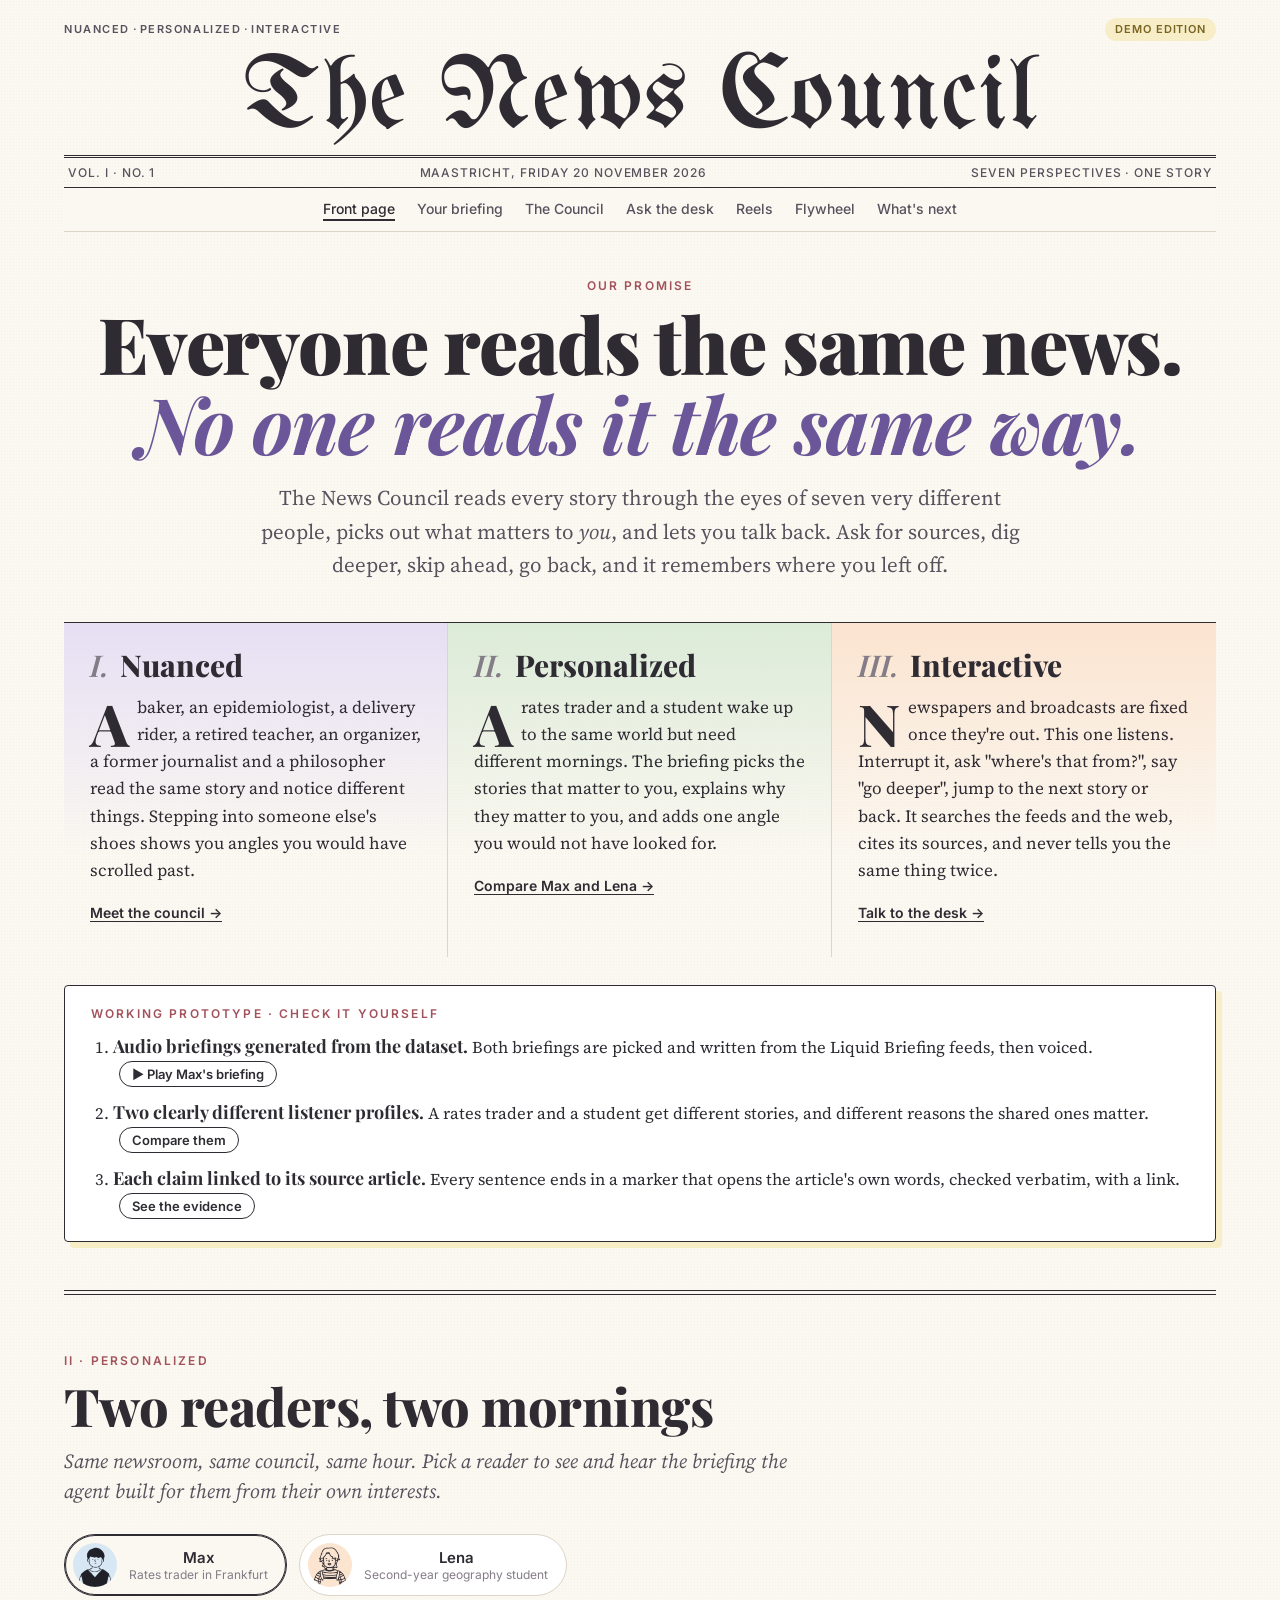
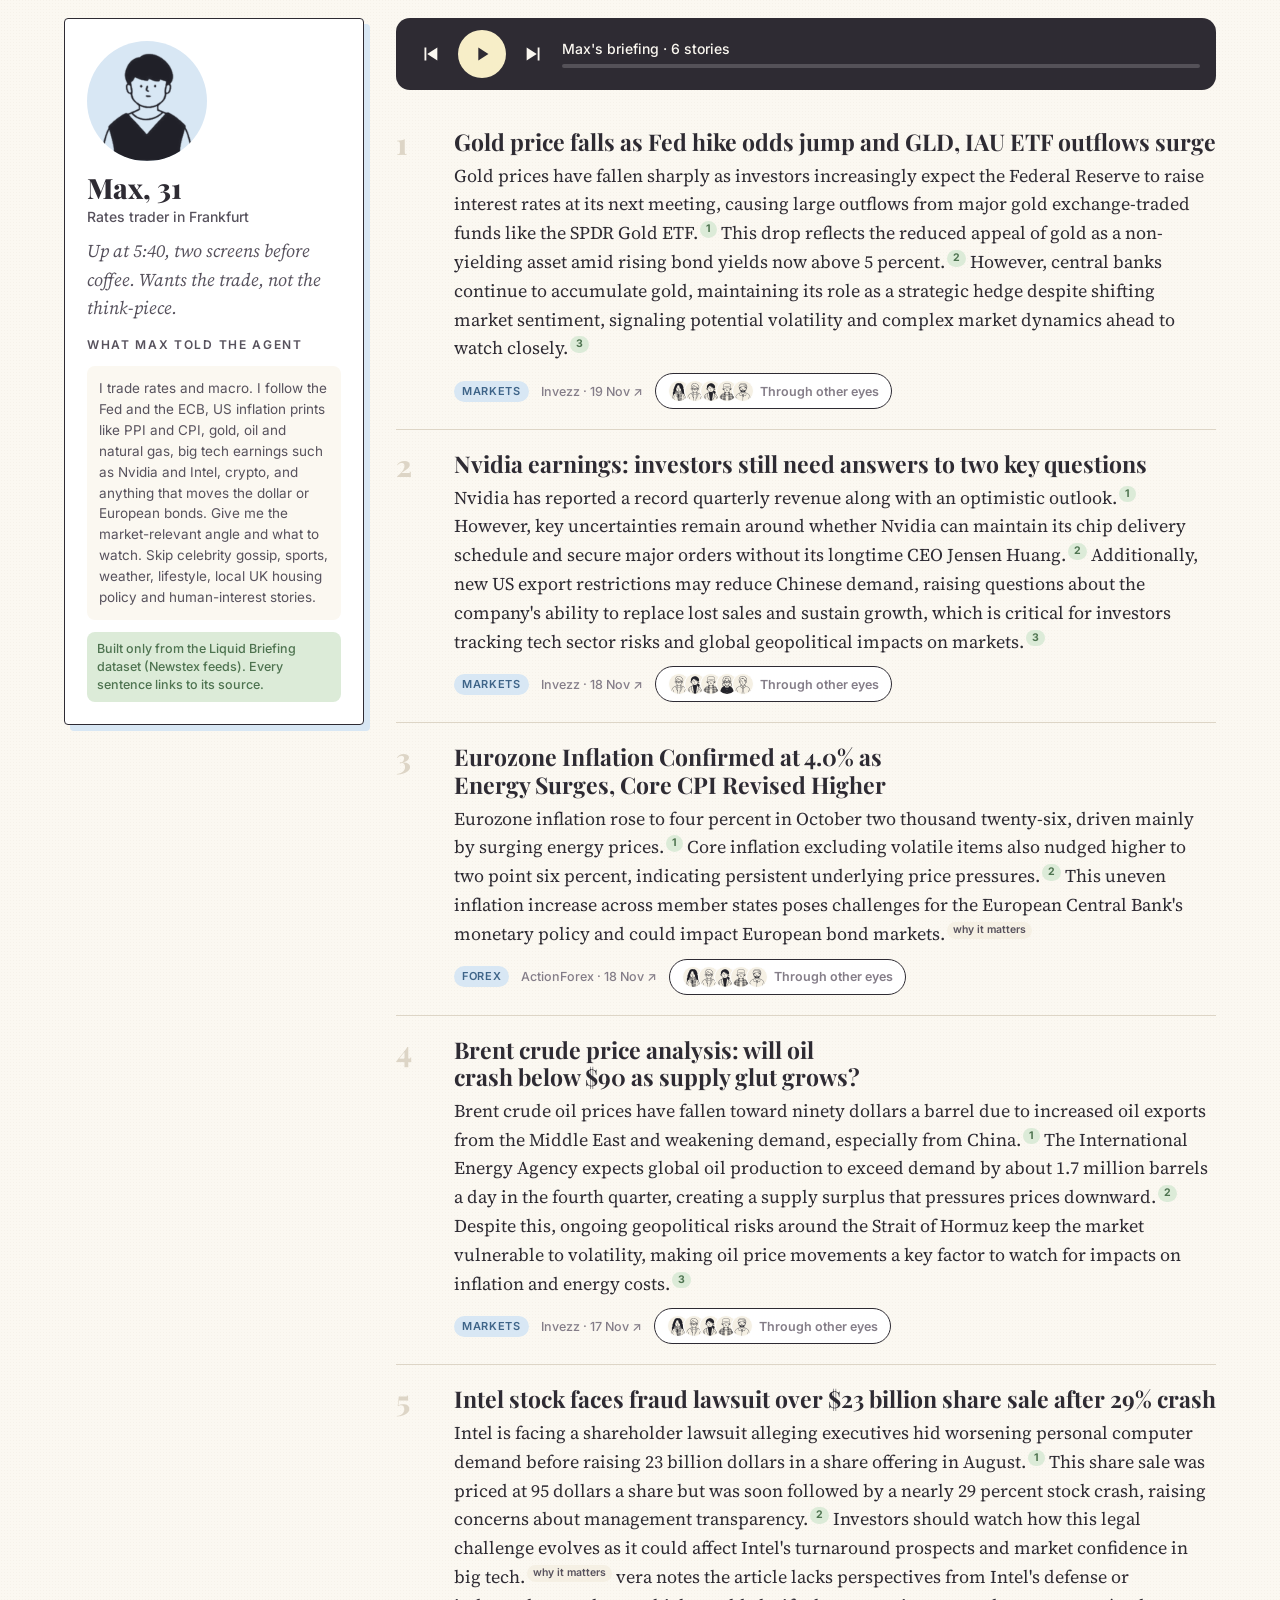
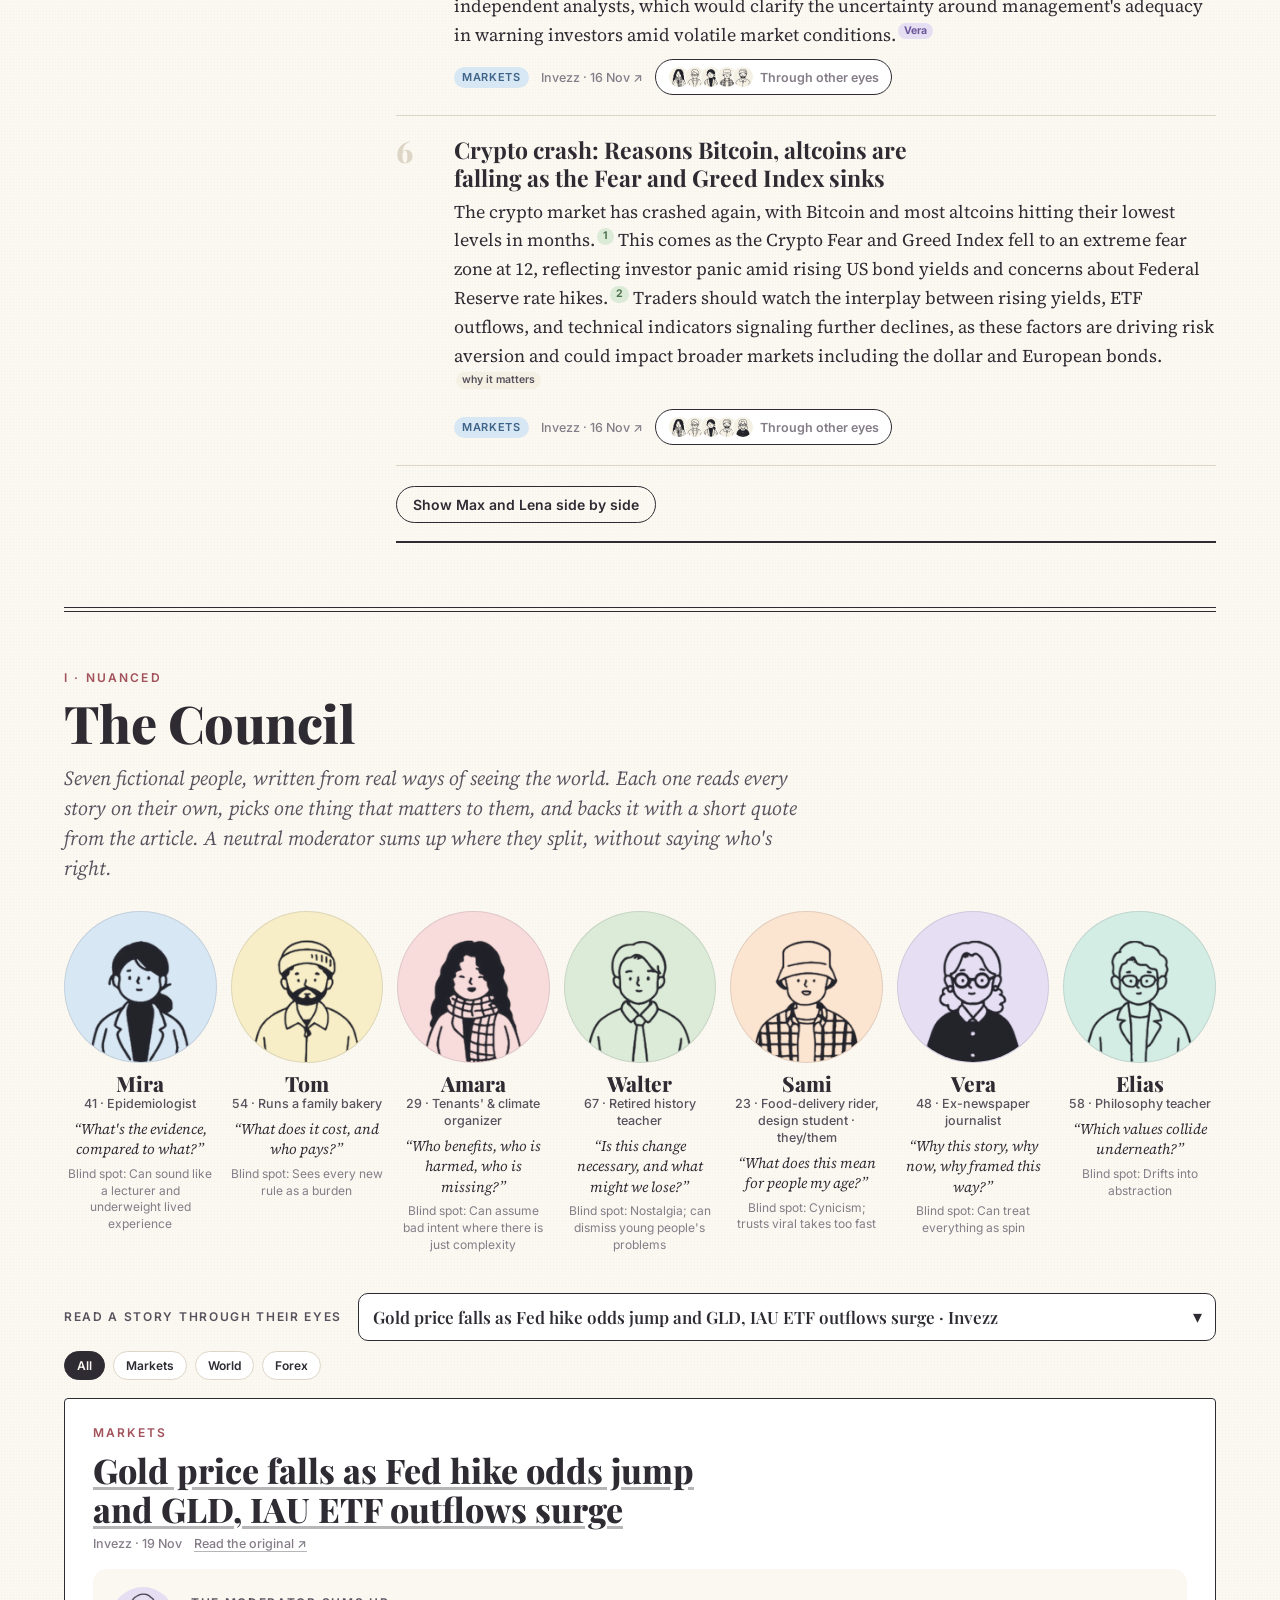
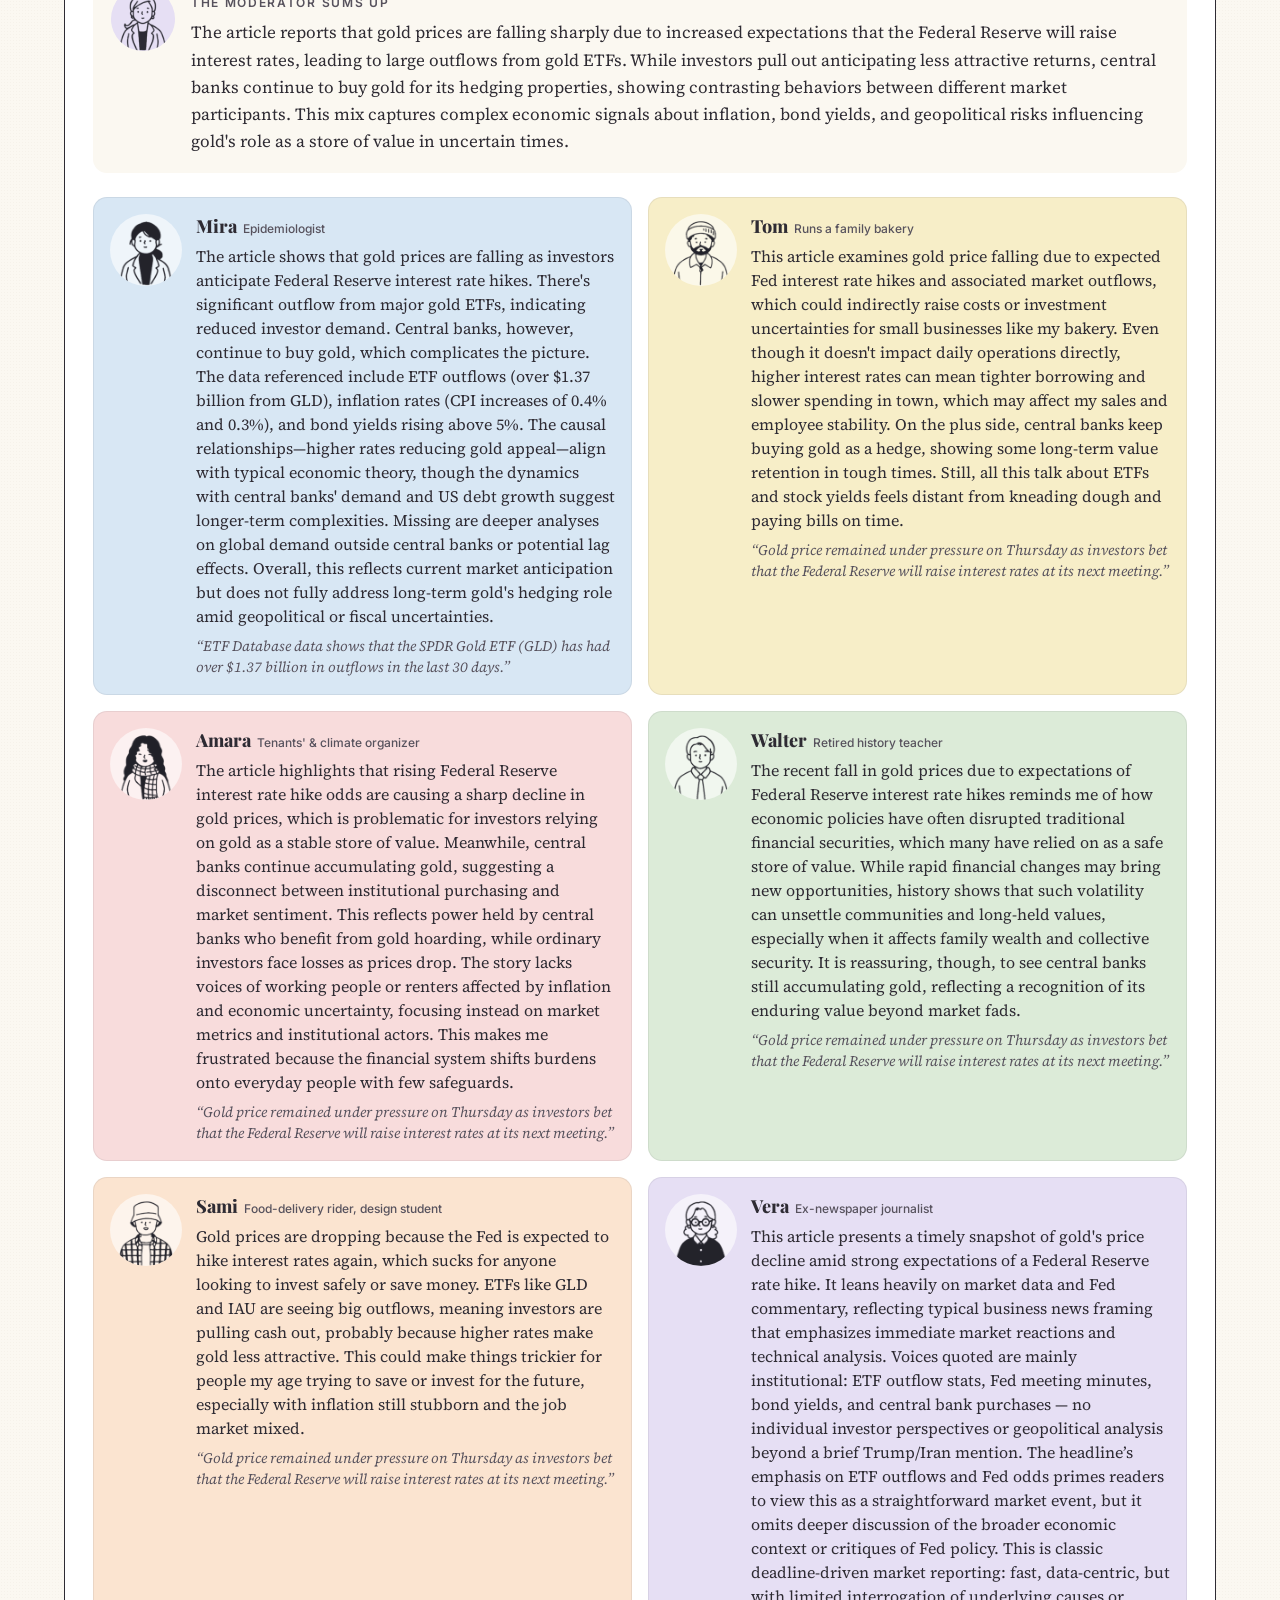
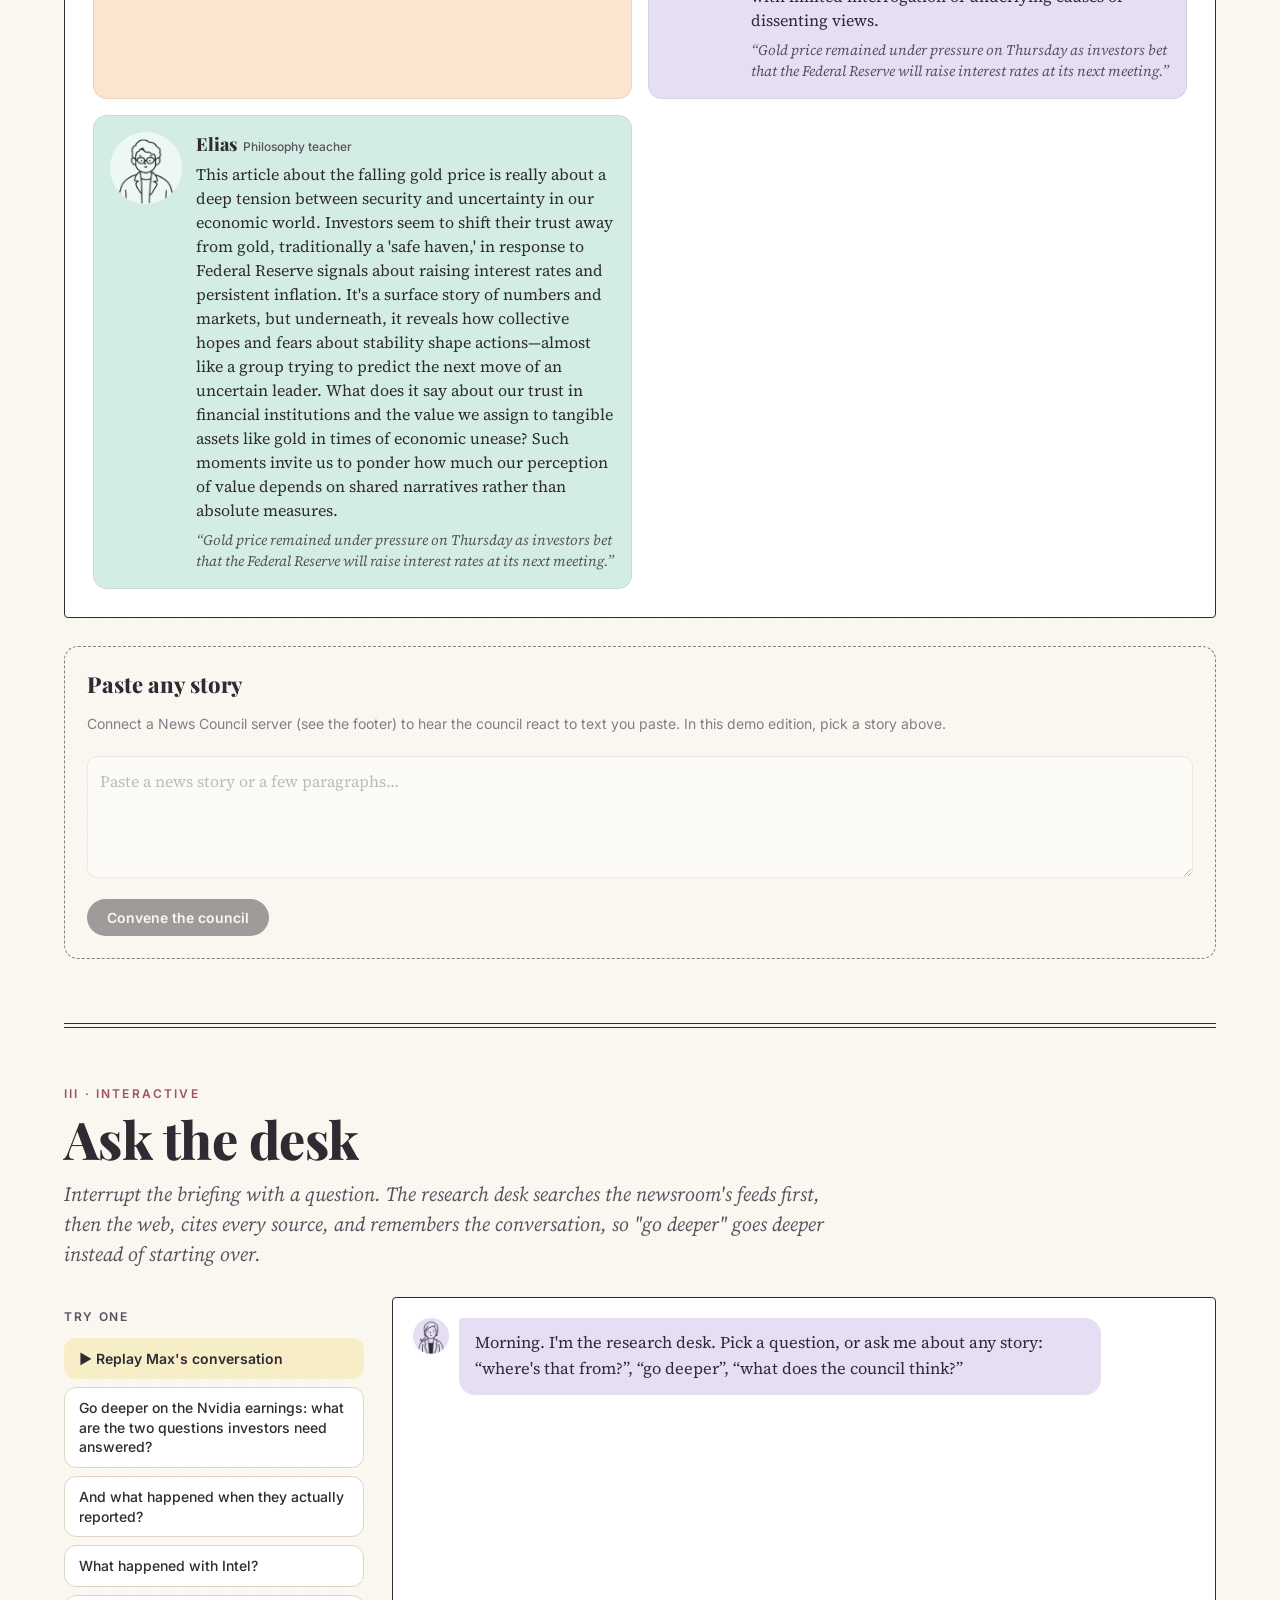
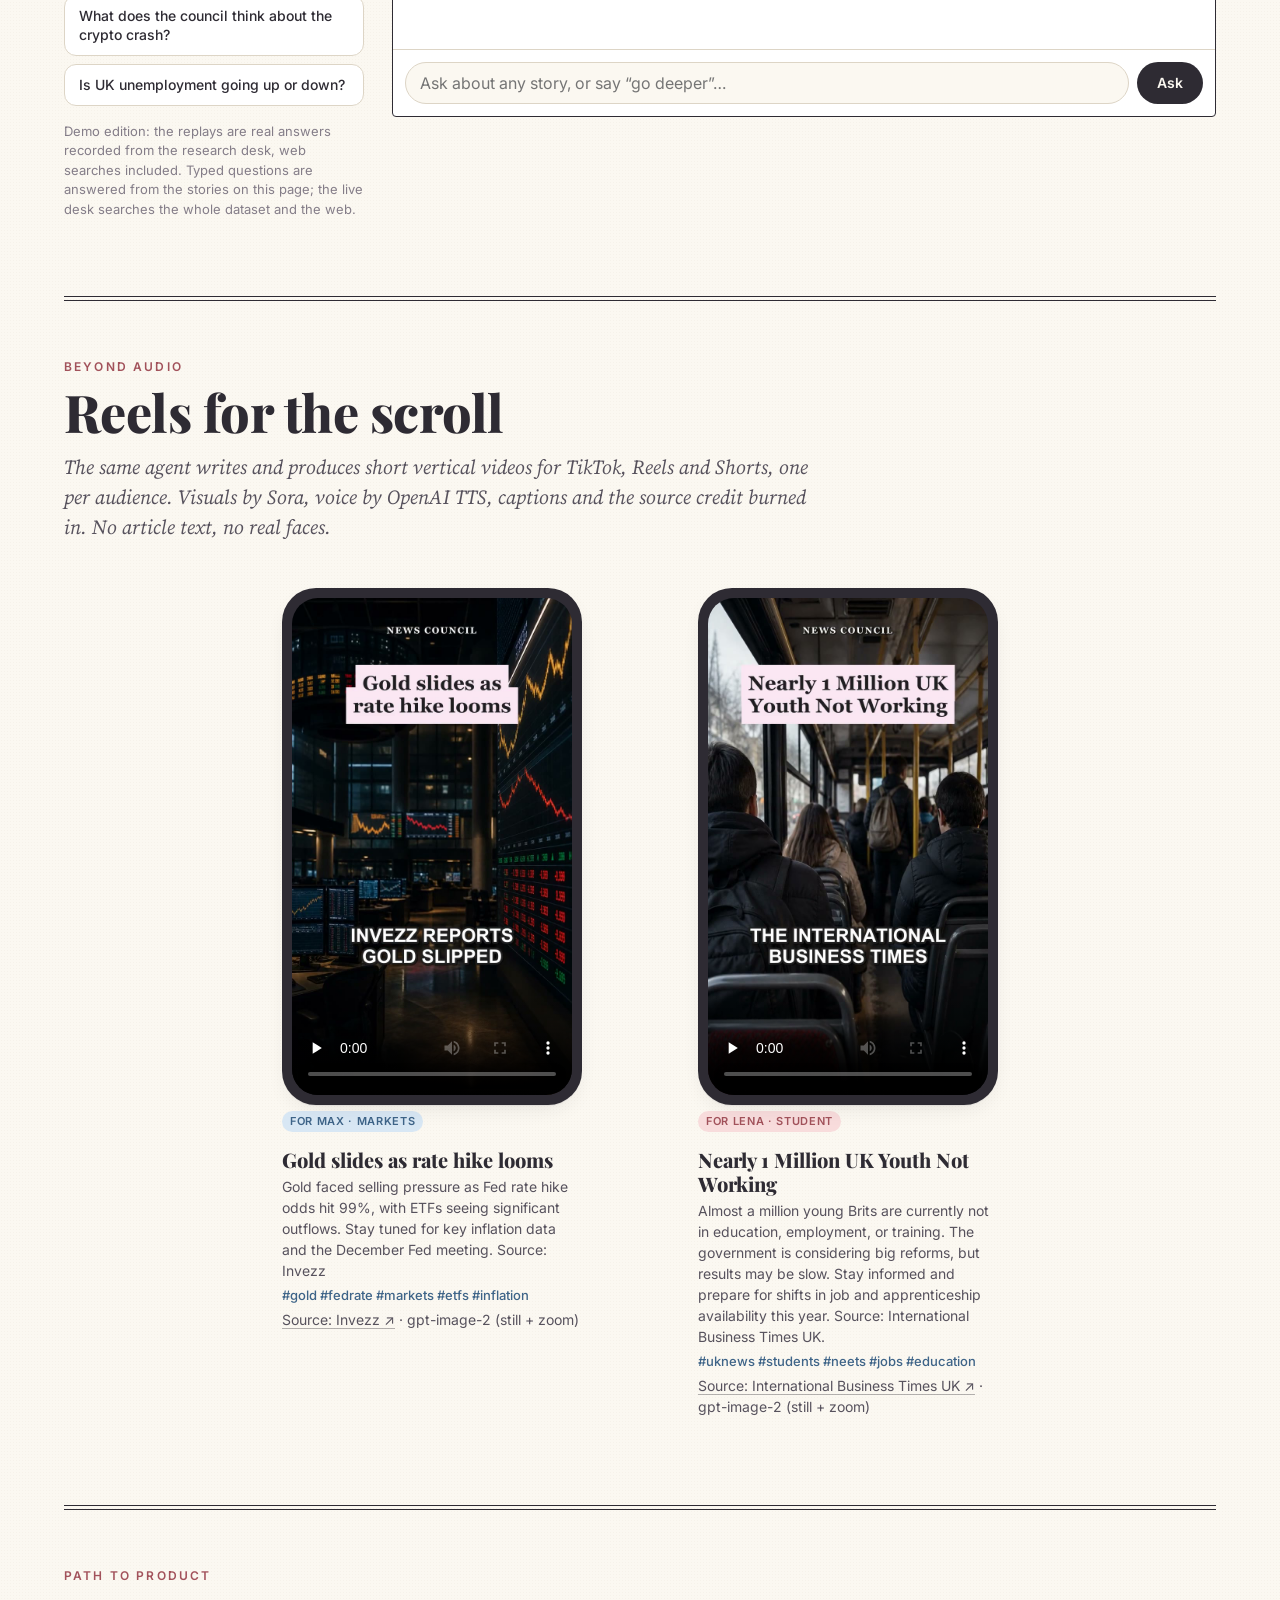
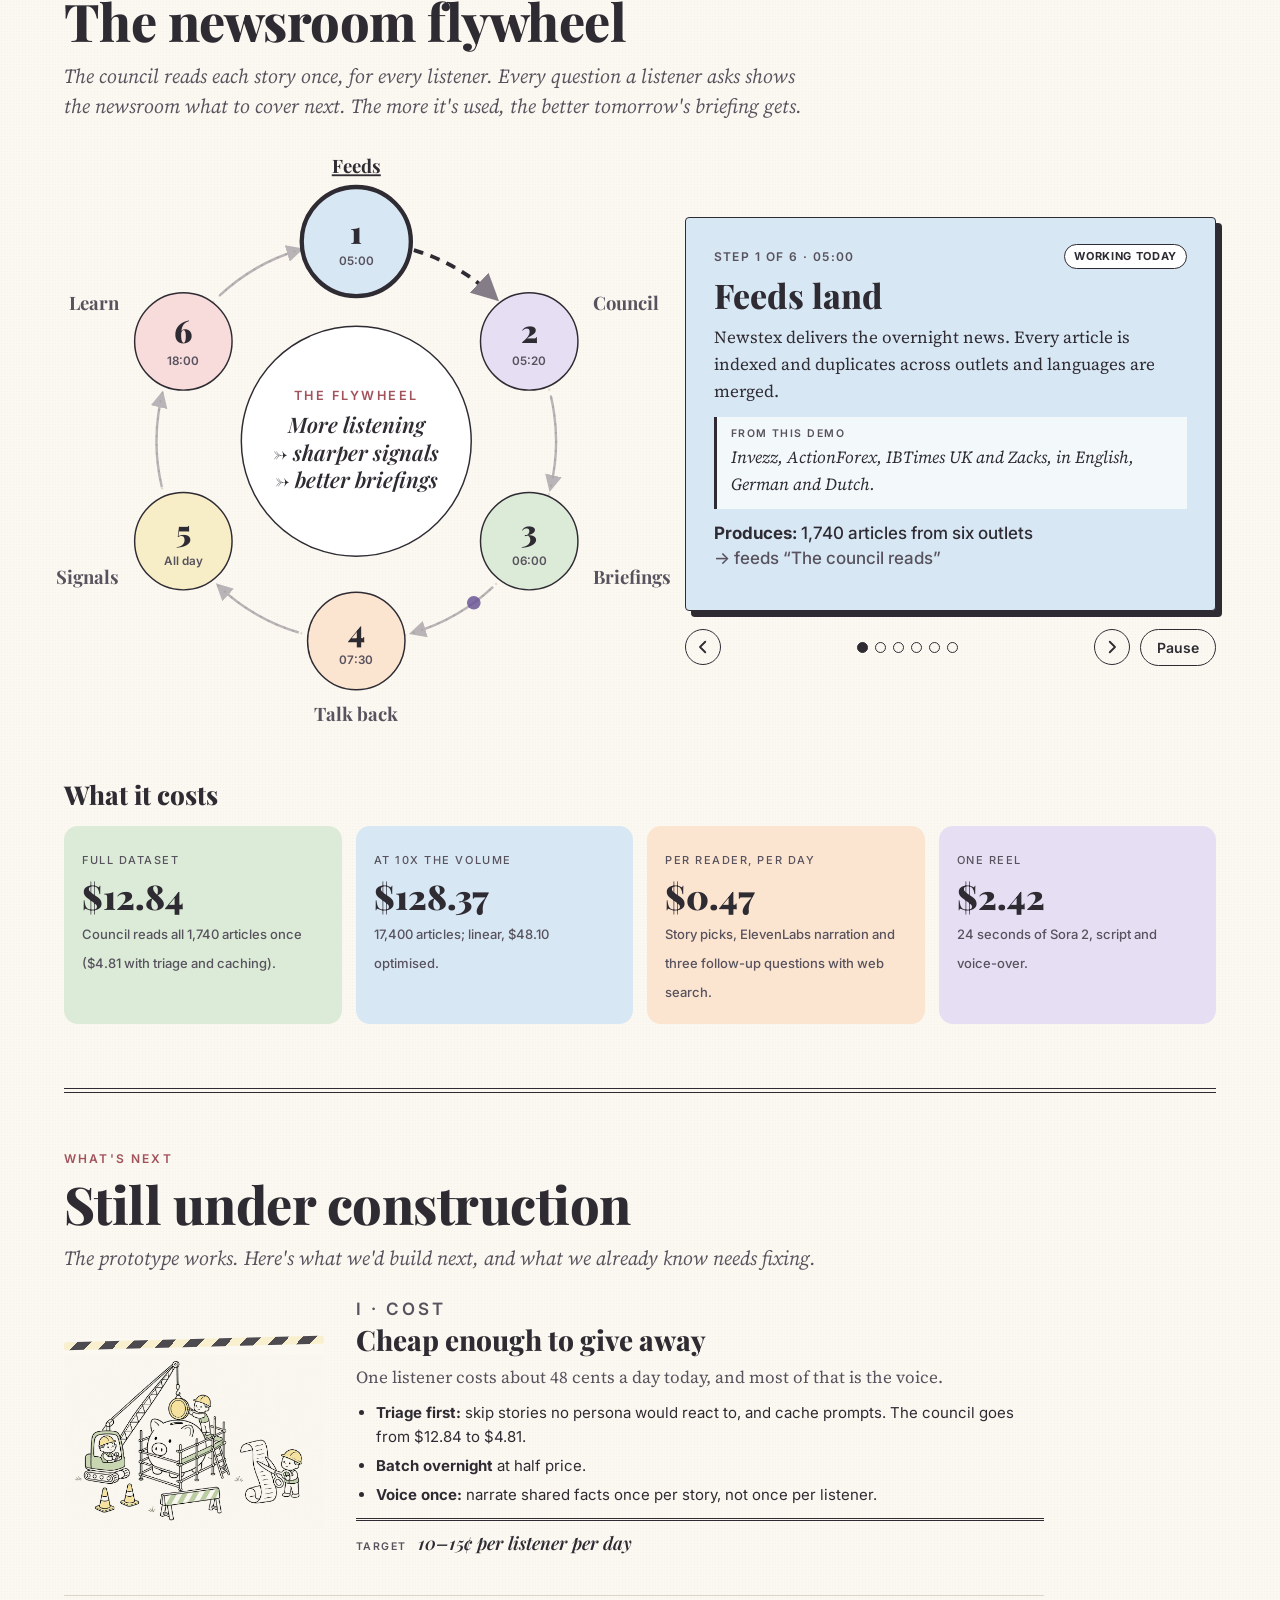
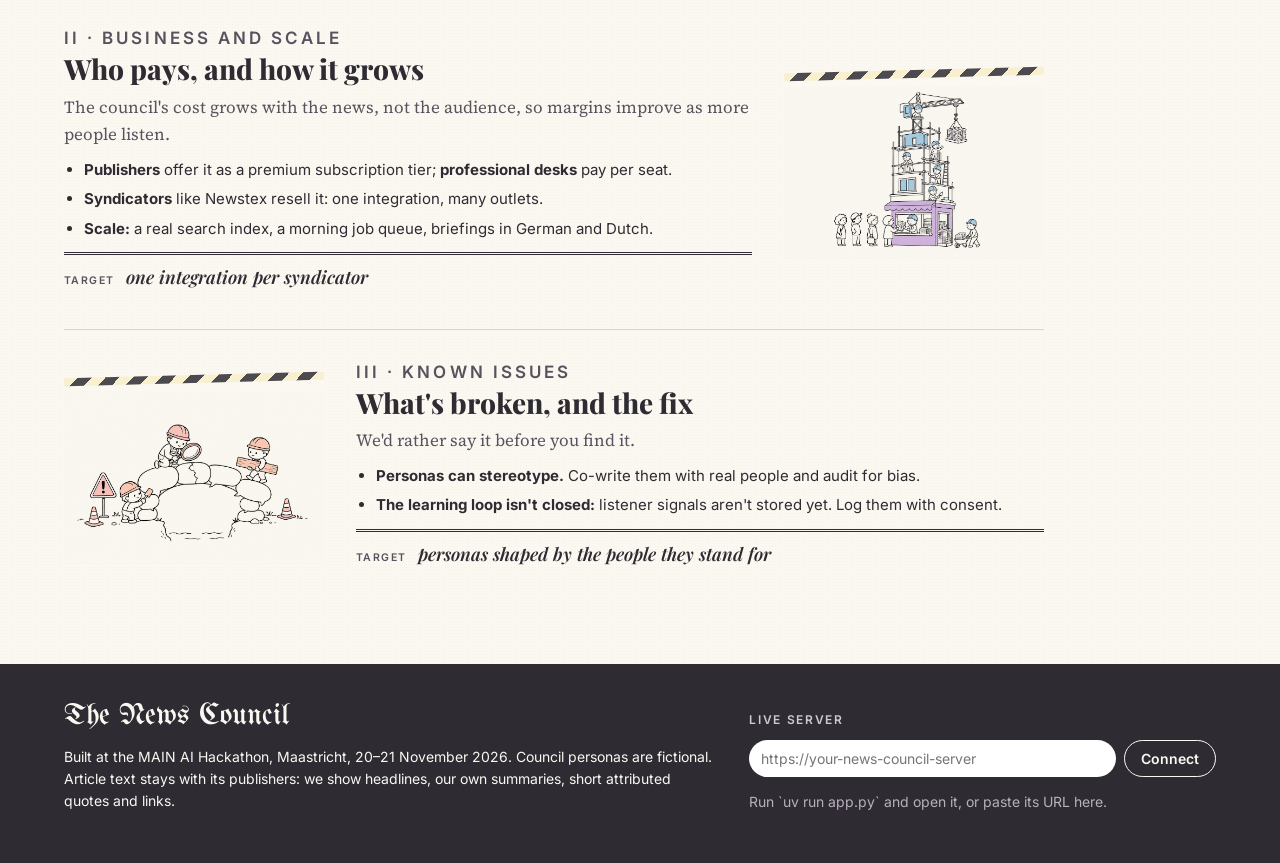
==== commit 2b342a5d: "What's next: drop the 2-of-38 unverified-sentences item Co-Authored-By: Claude Opus 5.5 <noreply@ant" ====
--- a/site/index.html
+++ b/site/index.html
@@ -9,7 +9,7 @@
   <link rel="preconnect" href="https://fonts.googleapis.com">
   <link rel="preconnect" href="https://fonts.gstatic.com" crossorigin>
   <link href="https://fonts.googleapis.com/css2?family=UnifrakturMaguntia&family=Playfair+Display:ital,wght@0,600;0,800;0,900;1,600;1,700&family=Source+Serif+4:ital,opsz,wght@0,8..60,400;0,8..60,600;1,8..60,400&family=Inter:wght@400;500;600&display=swap" rel="stylesheet">
-  <link rel="stylesheet" href="styles.css?v=20261121b">
+  <link rel="stylesheet" href="styles.css?v=20261121c">
 </head>
 <body>
   <a class="skip" href="#briefing">Skip to your briefing</a>
@@ -244,10 +244,9 @@
             <p>We'd rather say it before you find it.</p>
             <ul>
               <li><b>Personas can stereotype.</b> Co-write them with real people and audit for bias.</li>
-              <li><b>2 of 38 sentences</b> lack a verified quote, and spelled-out numbers aren't checked yet. Add a second verifier.</li>
               <li><b>The learning loop isn't closed:</b> listener signals aren't stored yet. Log them with consent.</li>
             </ul>
-            <p class="next-goal"><span class="smallcaps">Target</span> every fact verified before it's spoken</p>
+            <p class="next-goal"><span class="smallcaps">Target</span> personas shaped by the people they stand for</p>
           </div>
         </article>
       </div>
@@ -272,6 +271,6 @@
   </footer>
 
   <div class="toast" id="toast" role="status" hidden></div>
-  <script src="app.js?v=20261121b"></script>
+  <script src="app.js?v=20261121c"></script>
 </body>
 </html>
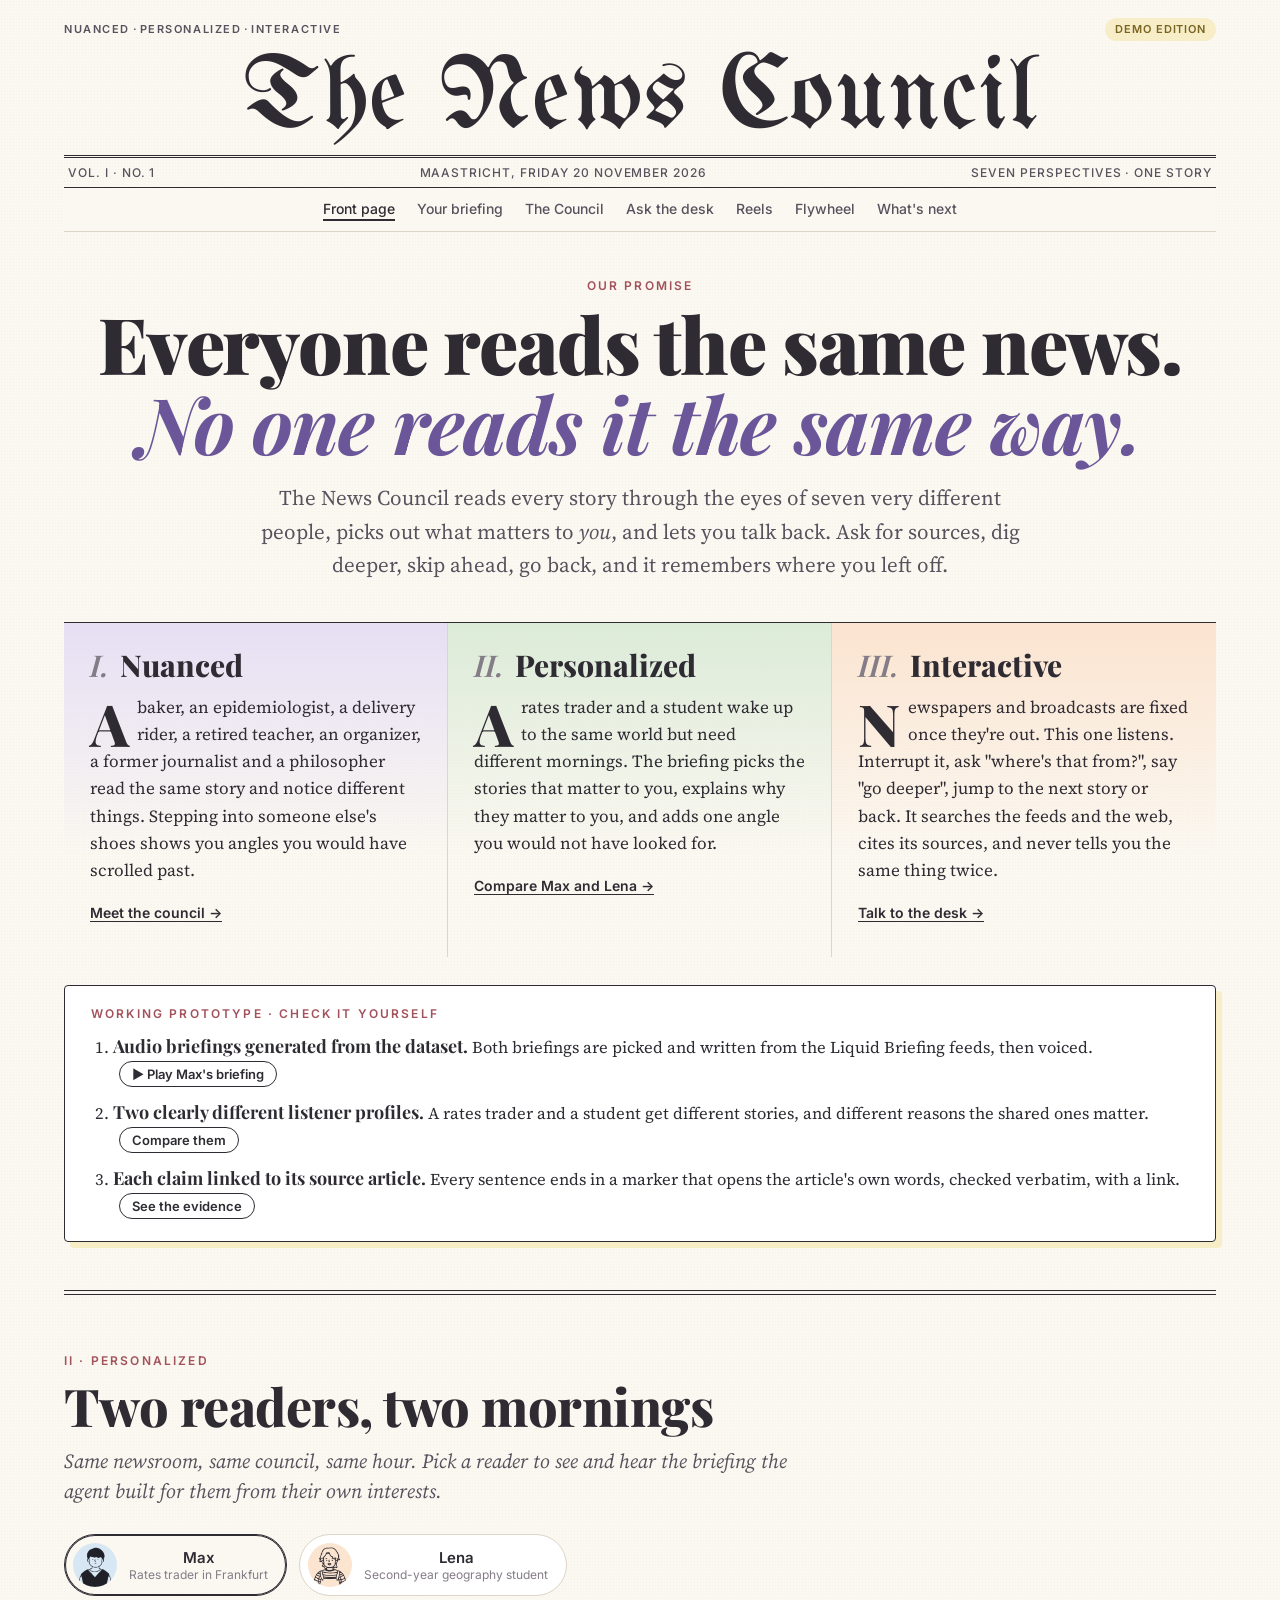
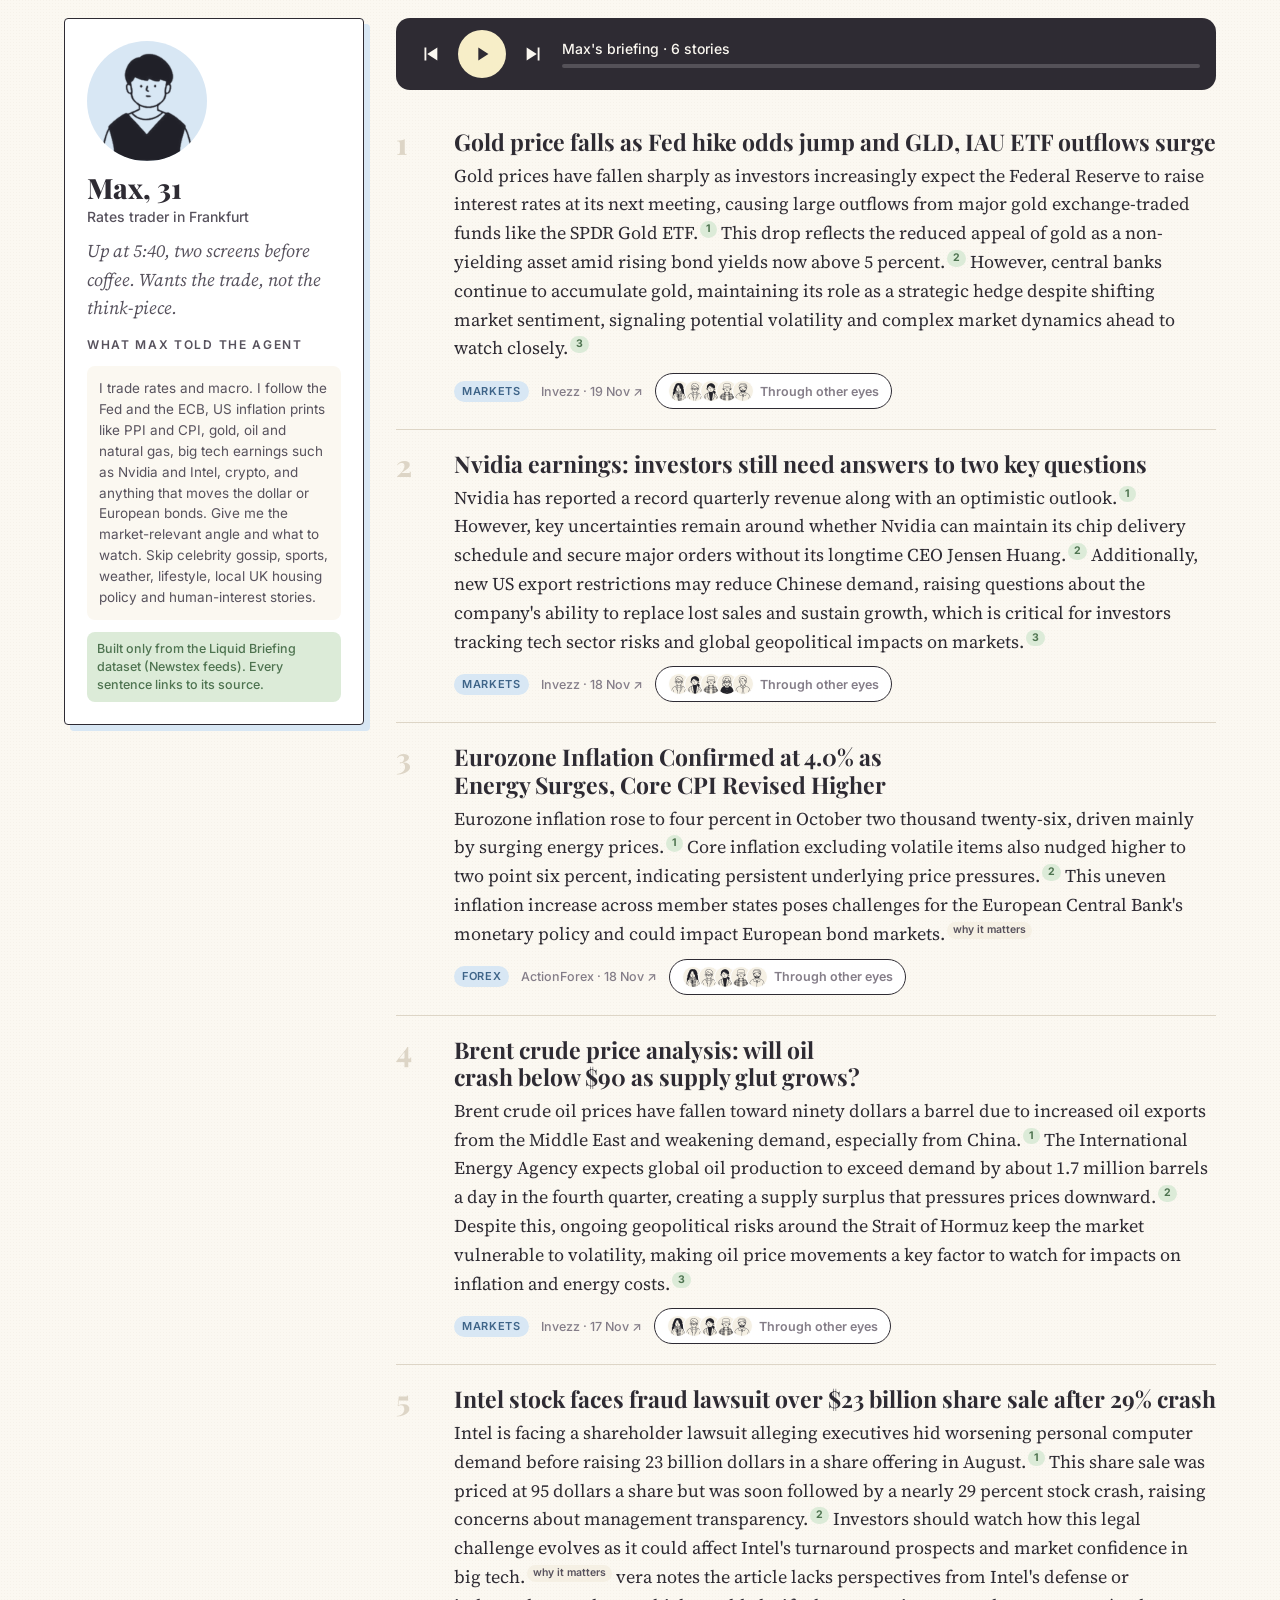
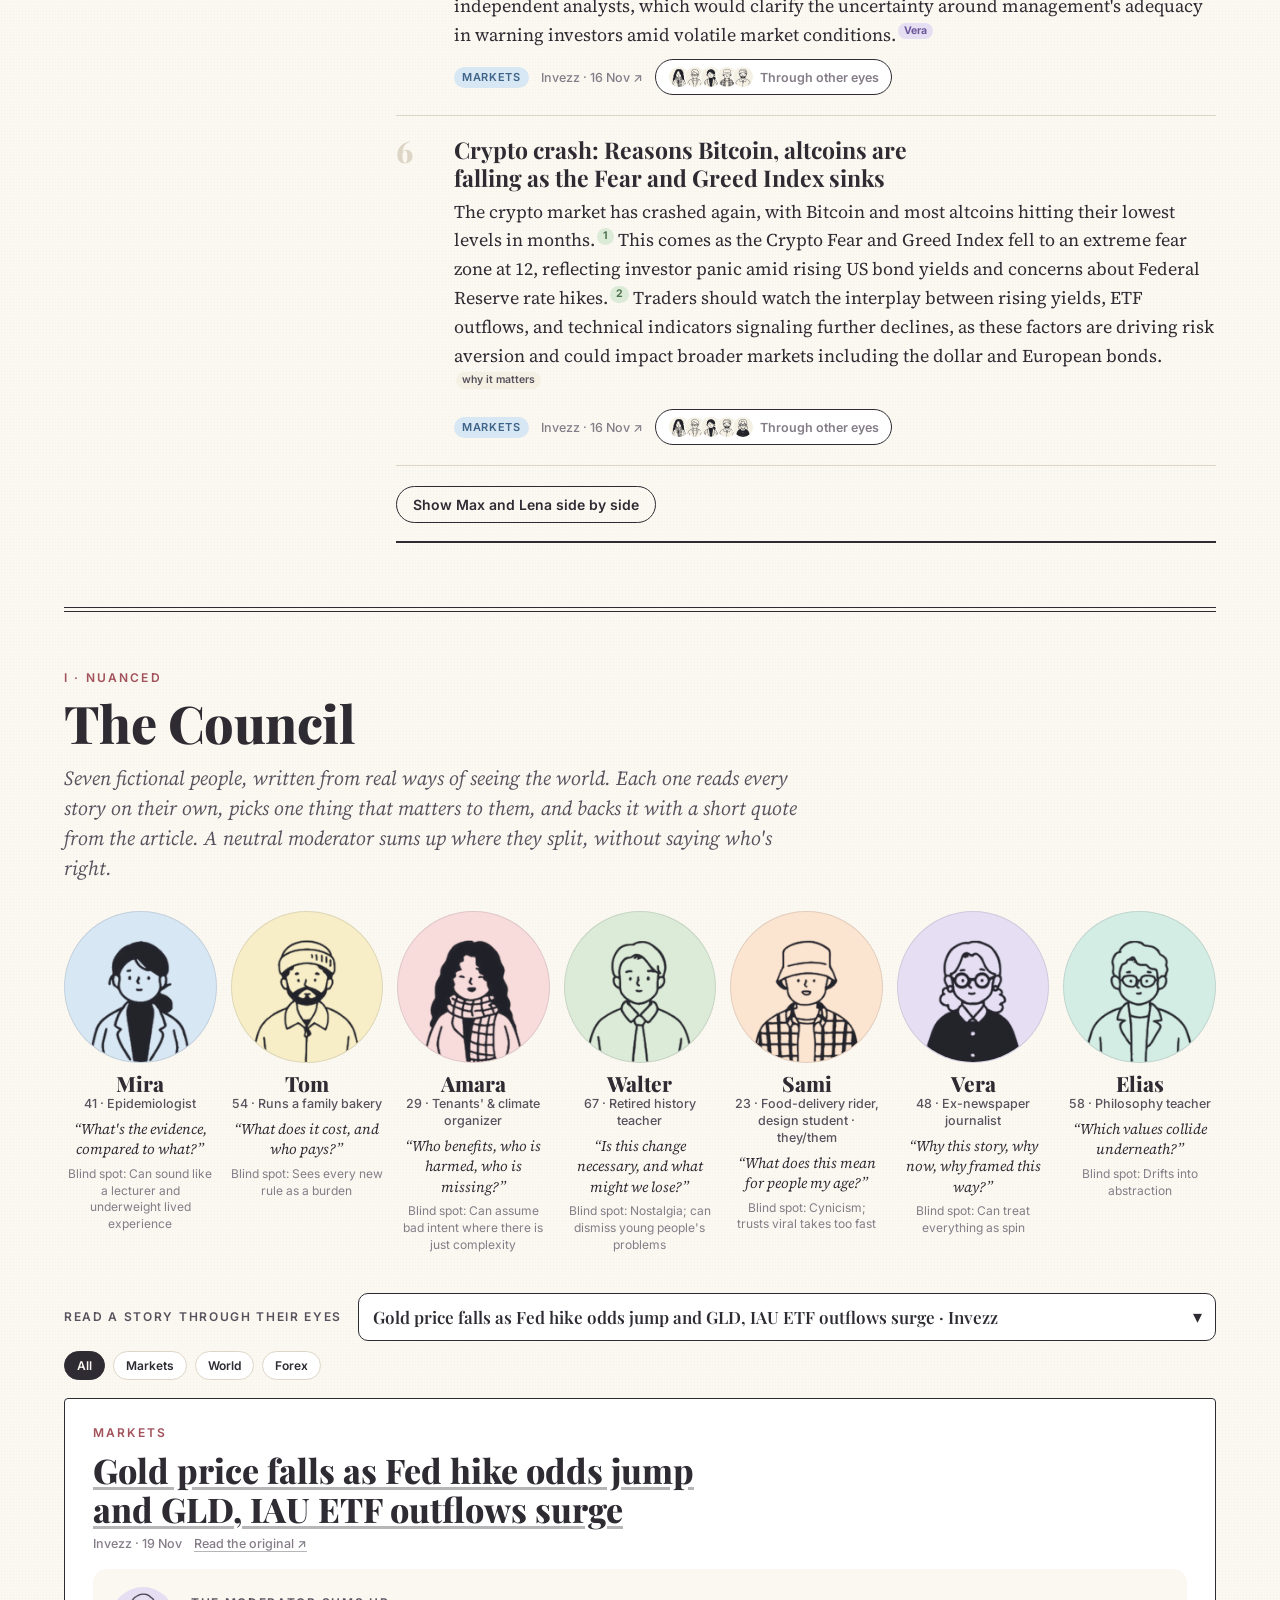
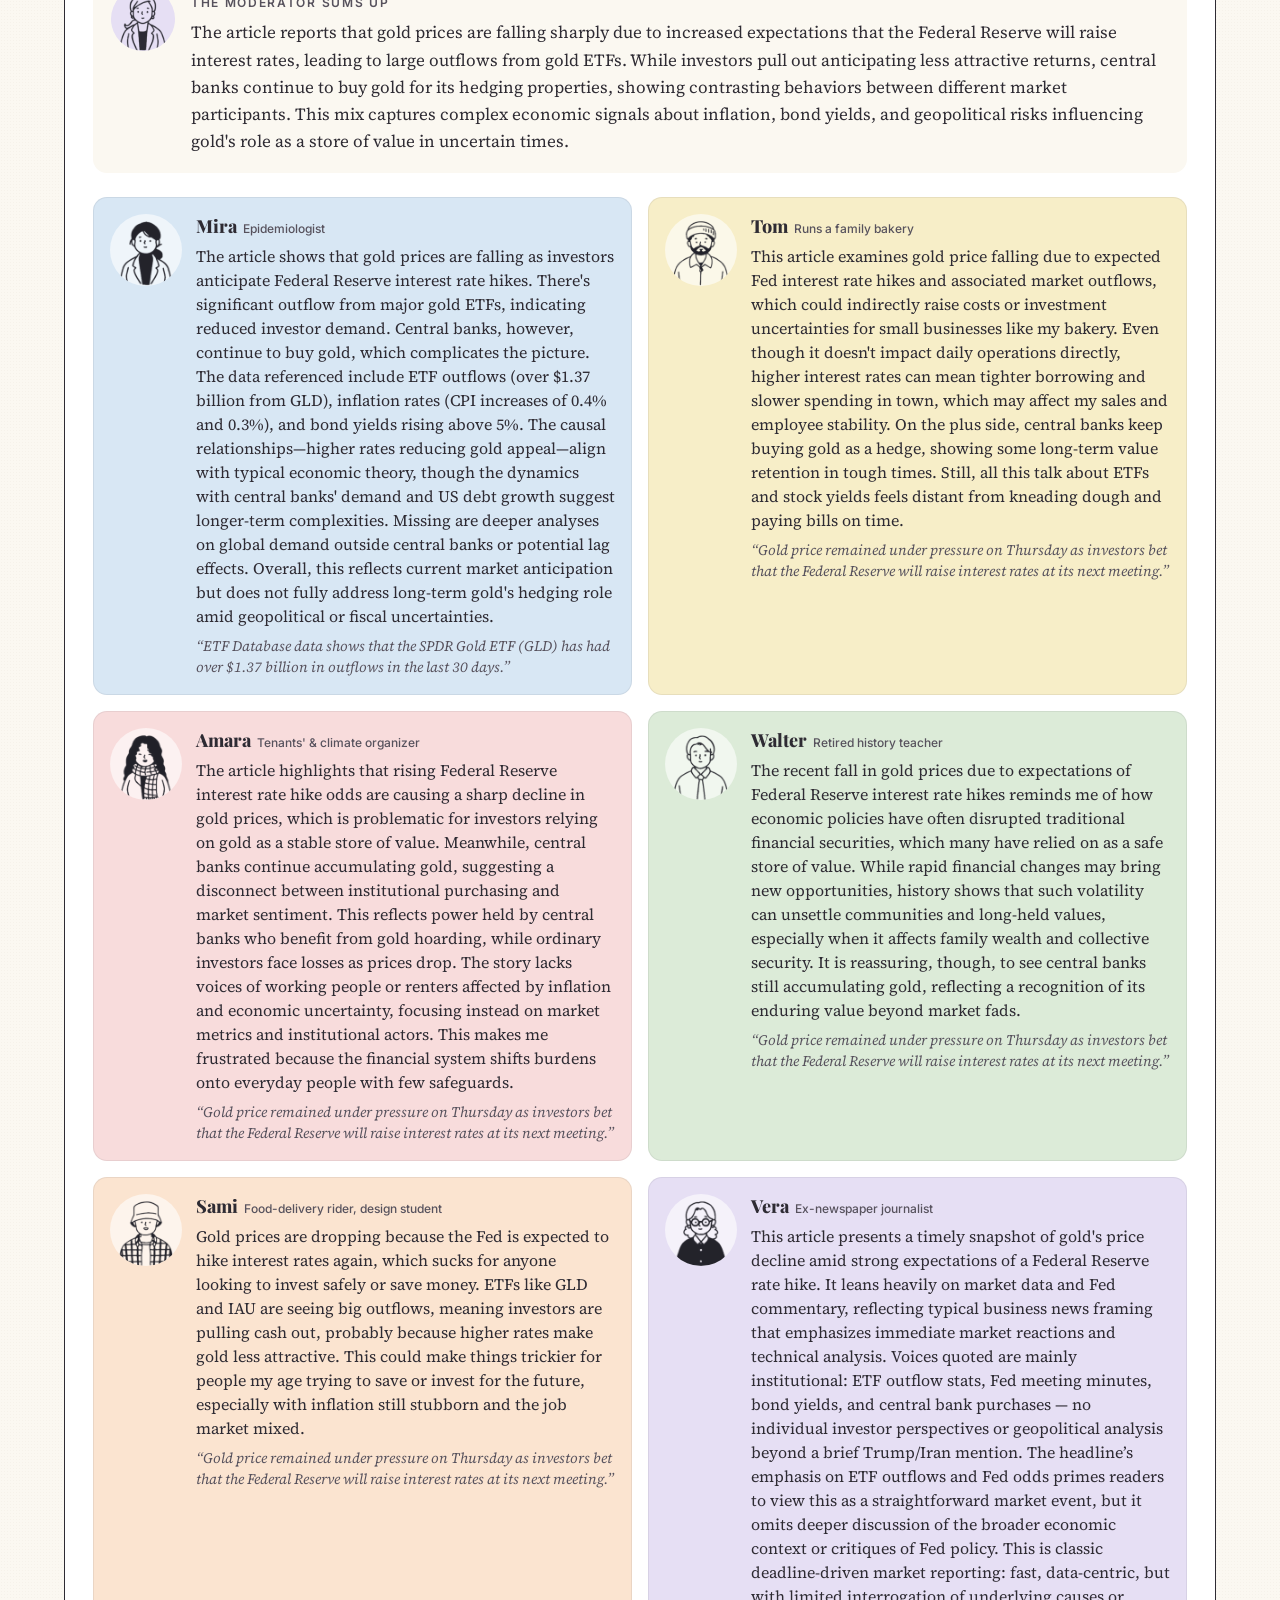
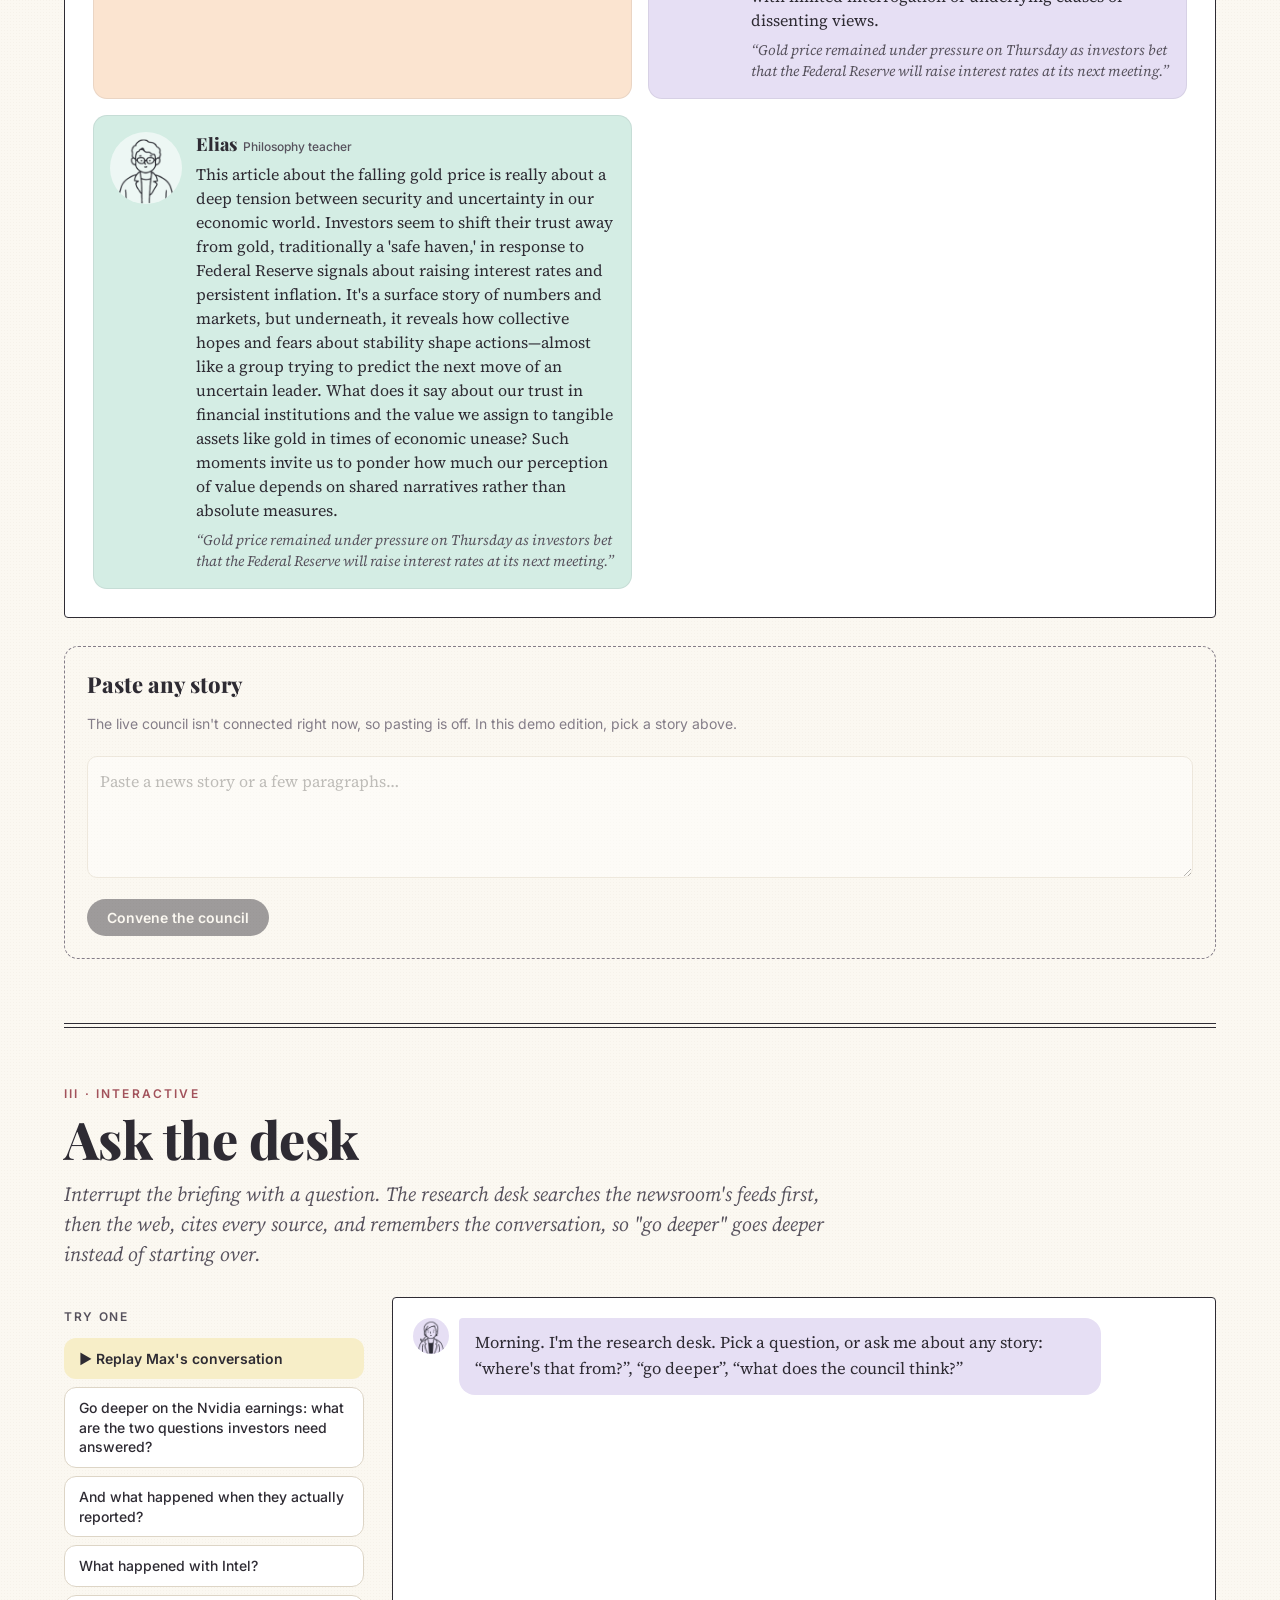
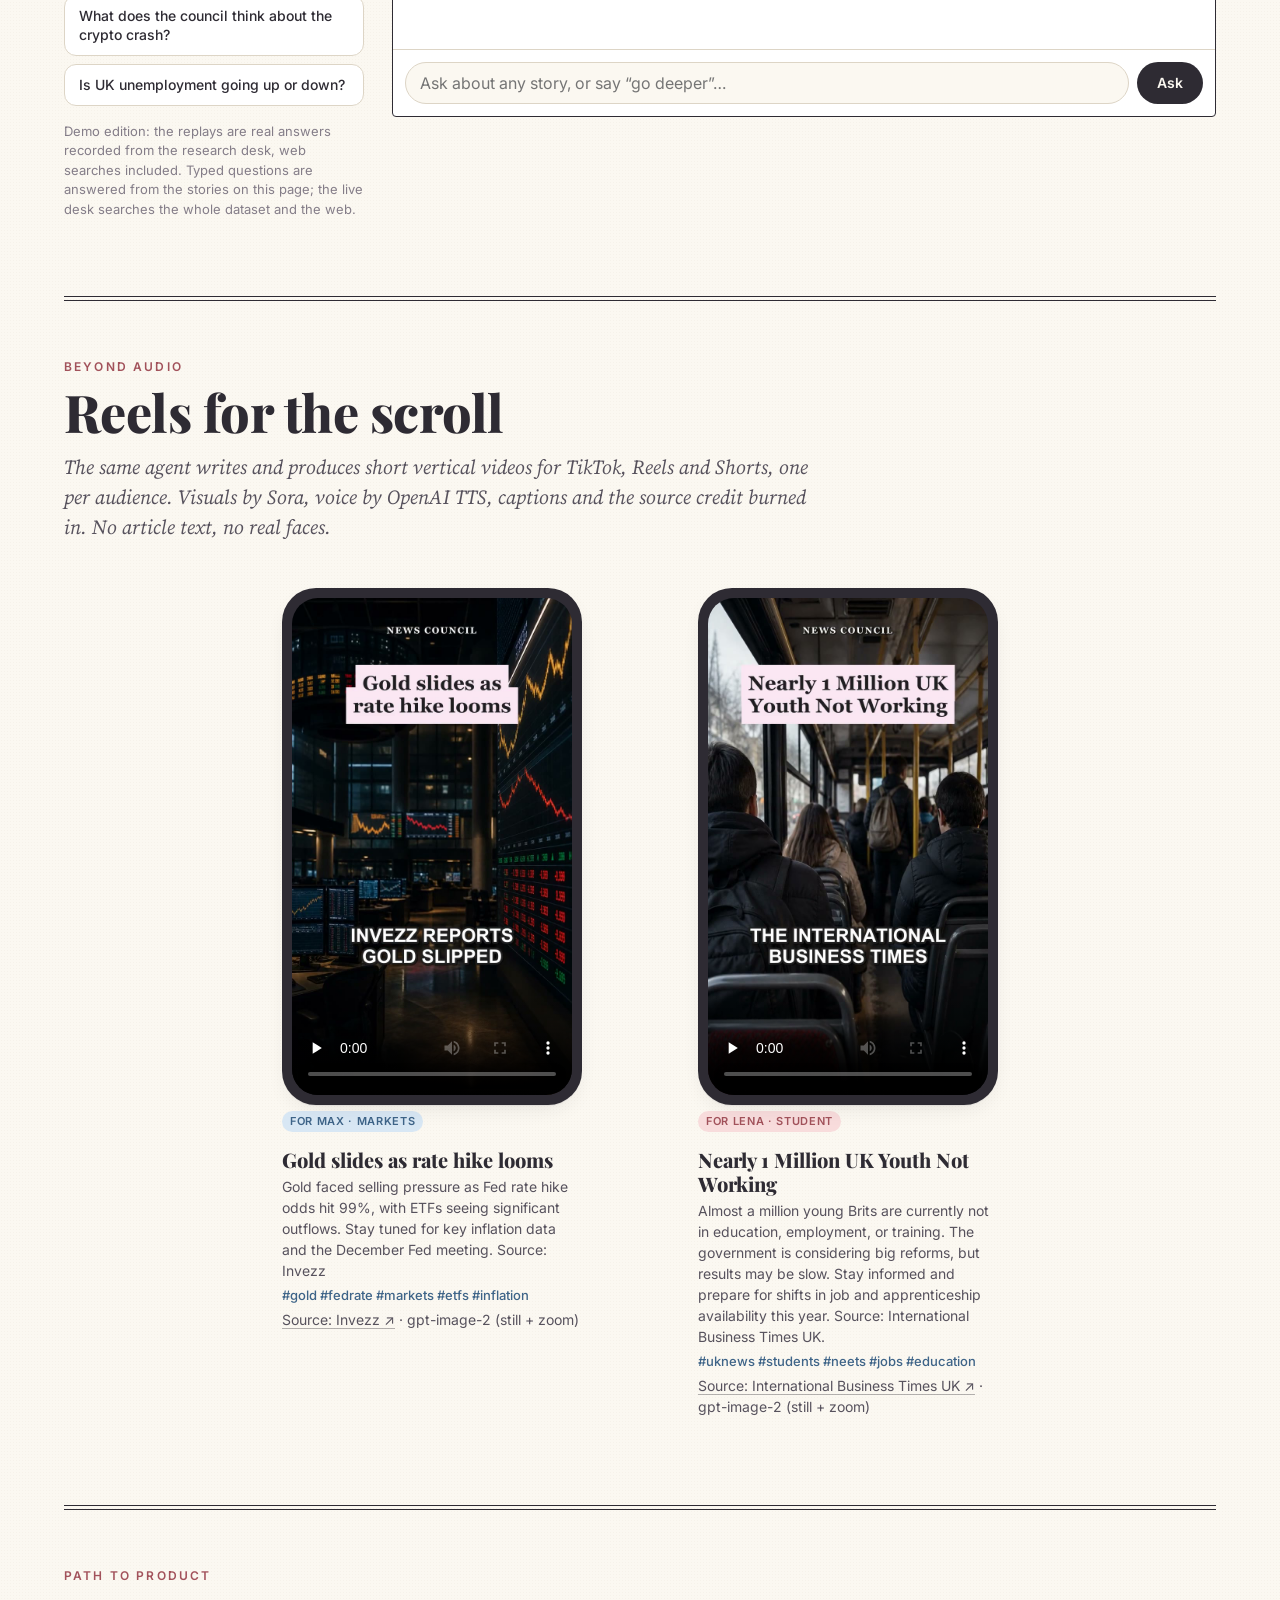
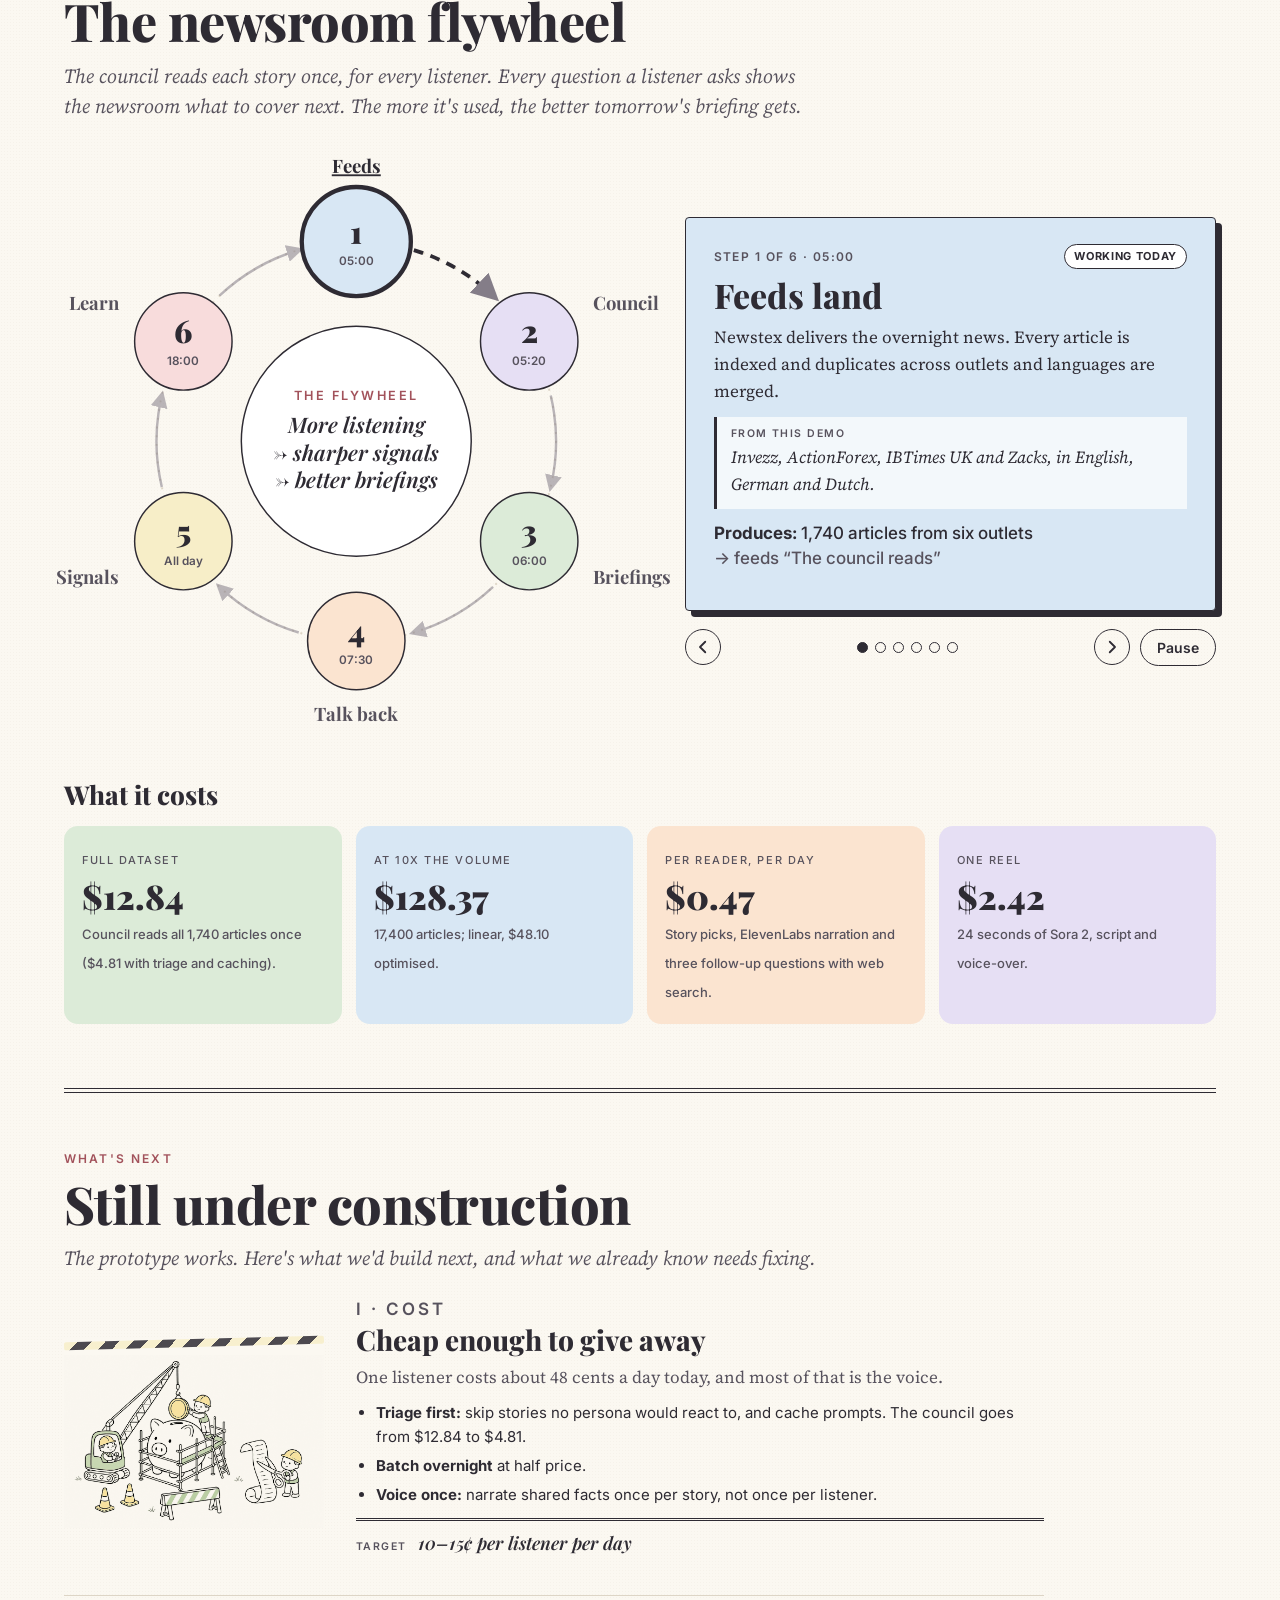
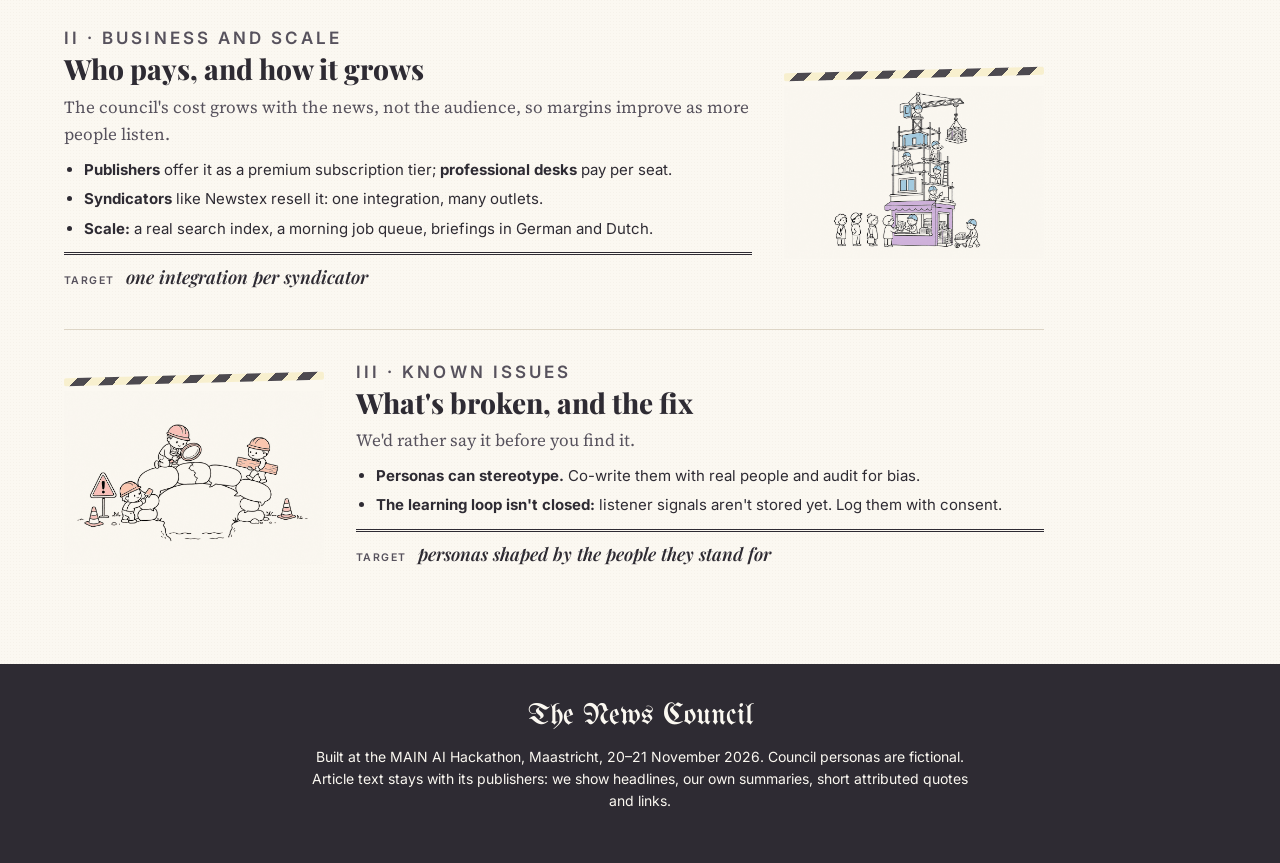
==== commit 0211ccaa: "Restore setMode, remove live-server footer form, center footer text Co-Authored-By: Claude Opus 5.5 " ====
--- a/site/index.html
+++ b/site/index.html
@@ -9,7 +9,7 @@
   <link rel="preconnect" href="https://fonts.googleapis.com">
   <link rel="preconnect" href="https://fonts.gstatic.com" crossorigin>
   <link href="https://fonts.googleapis.com/css2?family=UnifrakturMaguntia&family=Playfair+Display:ital,wght@0,600;0,800;0,900;1,600;1,700&family=Source+Serif+4:ital,opsz,wght@0,8..60,400;0,8..60,600;1,8..60,400&family=Inter:wght@400;500;600&display=swap" rel="stylesheet">
-  <link rel="stylesheet" href="styles.css?v=20261121c">
+  <link rel="stylesheet" href="styles.css?v=20261121d">
 </head>
 <body>
   <a class="skip" href="#briefing">Skip to your briefing</a>
@@ -127,7 +127,7 @@
 
       <div class="paste-box" id="paste-box">
         <h3>Paste any story</h3>
-        <p class="hint" id="paste-hint">Connect a News Council server (see the footer) to hear the council react to text you paste. In this demo edition, pick a story above.</p>
+        <p class="hint" id="paste-hint">The live council isn't connected right now, so pasting is off. In this demo edition, pick a story above.</p>
         <textarea id="paste-text" rows="4" placeholder="Paste a news story or a few paragraphs…" disabled></textarea>
         <button class="solid-btn" id="paste-btn" disabled>Convene the council</button>
       </div>
@@ -259,18 +259,10 @@
         <p class="footer-title">The News Council</p>
         <p>Built at the MAIN AI Hackathon, Maastricht, 20–21 November 2026. Council personas are fictional. Article text stays with its publishers: we show headlines, our own summaries, short attributed quotes and links.</p>
       </div>
-      <div>
-        <p class="smallcaps">Live server</p>
-        <form id="api-form" class="api-form">
-          <input id="api-input" type="url" placeholder="https://your-news-council-server" aria-label="Server URL">
-          <button class="ghost-btn" type="submit">Connect</button>
-        </form>
-        <p class="hint" id="api-status">Run <code>uv run app.py</code> and open it, or paste its URL here.</p>
-      </div>
     </div>
   </footer>
 
   <div class="toast" id="toast" role="status" hidden></div>
-  <script src="app.js?v=20261121c"></script>
+  <script src="app.js?v=20261121d"></script>
 </body>
 </html>
--- a/site/styles.css
+++ b/site/styles.css
@@ -305,13 +305,11 @@
 
 /* ---------- Footer ---------- */
 .footer { margin-top: 64px; background: var(--ink); color: var(--paper); }
-.footer-cols { max-width: 1200px; margin: 0 auto; padding: 36px 24px; display: grid; grid-template-columns: 1.4fr 1fr; gap: 32px; font: 400 14px/1.6 var(--sans); }
+.footer-cols { max-width: 720px; margin: 0 auto; padding: 36px 24px; text-align: center; font: 400 14px/1.6 var(--sans); }
 .footer .smallcaps { color: #cfc8d4; }
 .footer-title { font: 400 30px var(--black); margin: 0 0 6px; }
 .footer .hint { color: #b8b0bd; }
 .footer code { background: rgba(255,255,255,.1); color: var(--paper); }
-.api-form { display: flex; gap: 8px; margin-top: 8px; }
-.api-form input { flex: 1; min-width: 0; font: 400 14px var(--sans); padding: 9px 12px; border-radius: 999px; border: 0; }
 .footer .ghost-btn { border-color: var(--paper); color: var(--paper); }
 
 .toast { position: fixed; bottom: 20px; left: 50%; transform: translateX(-50%); background: var(--ink); color: var(--paper); font: 500 14px var(--sans); padding: 10px 16px; border-radius: 999px; z-index: 60; box-shadow: var(--shadow); }
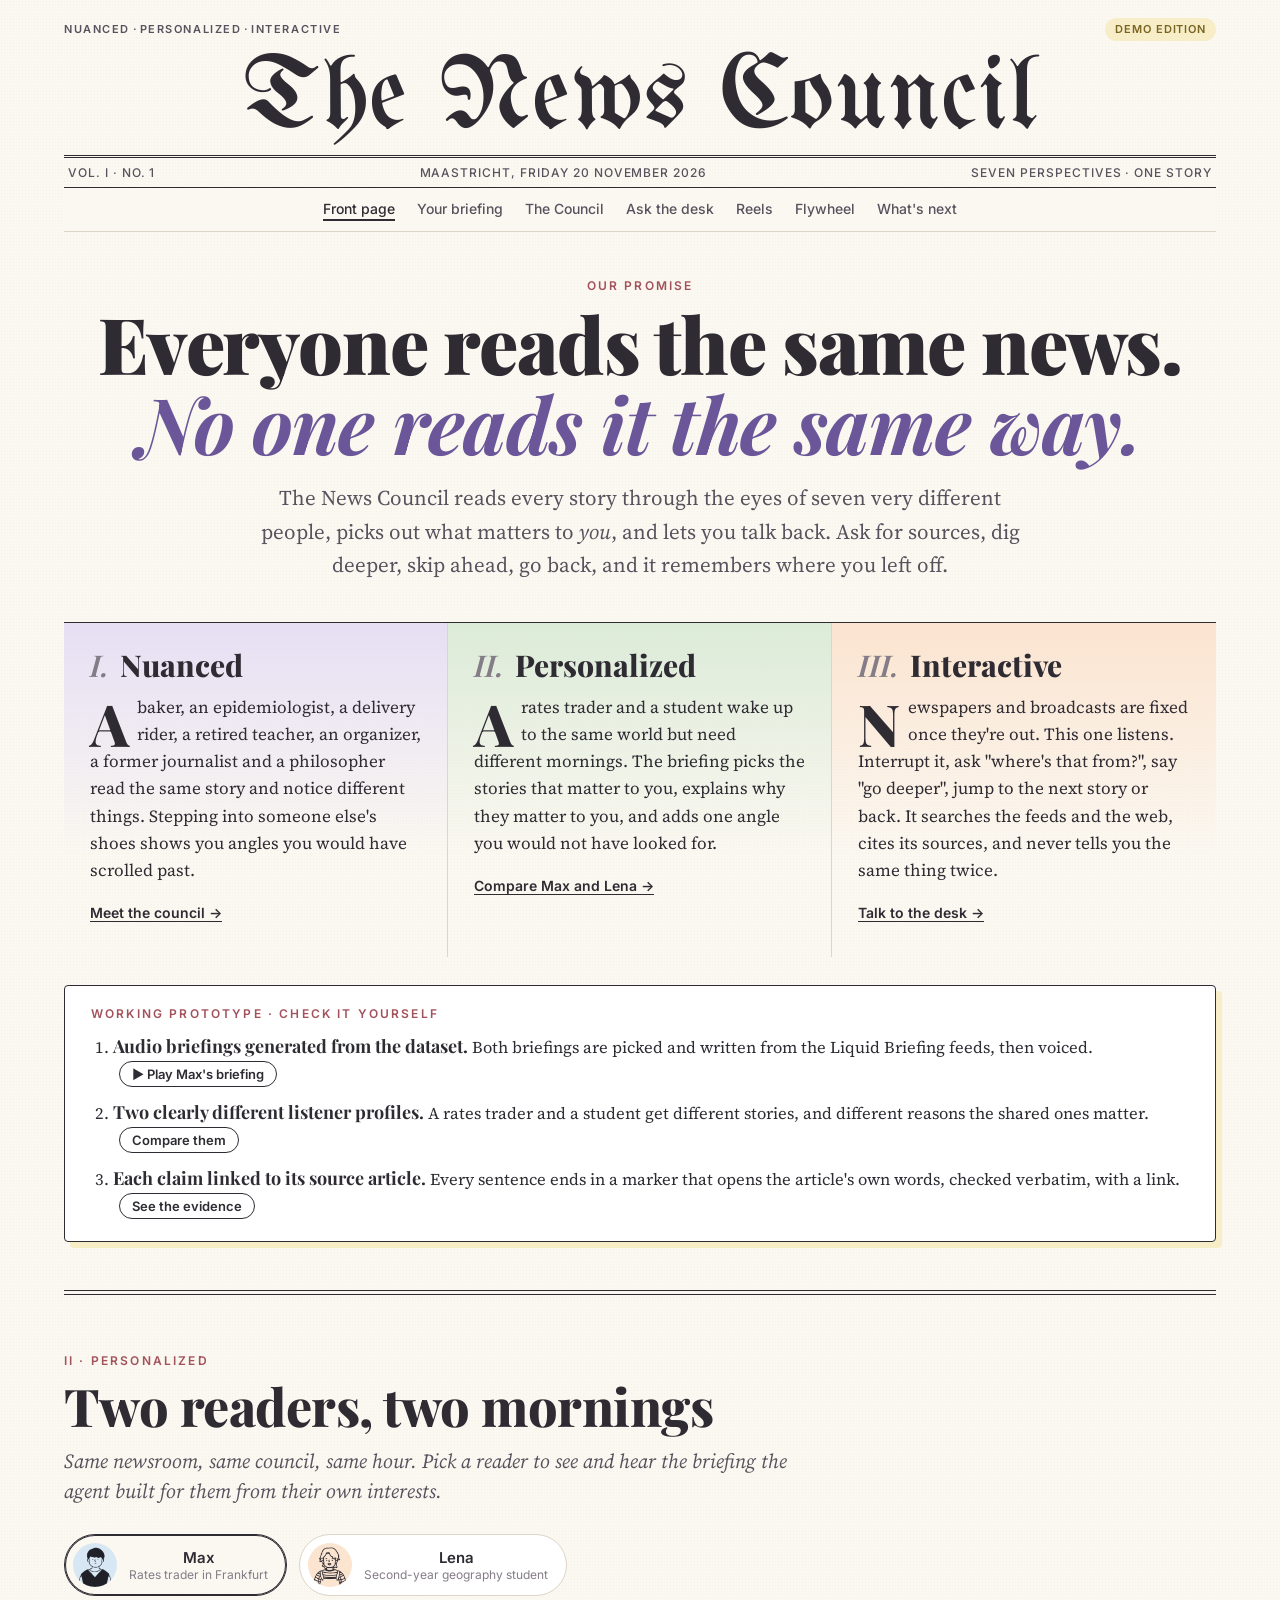
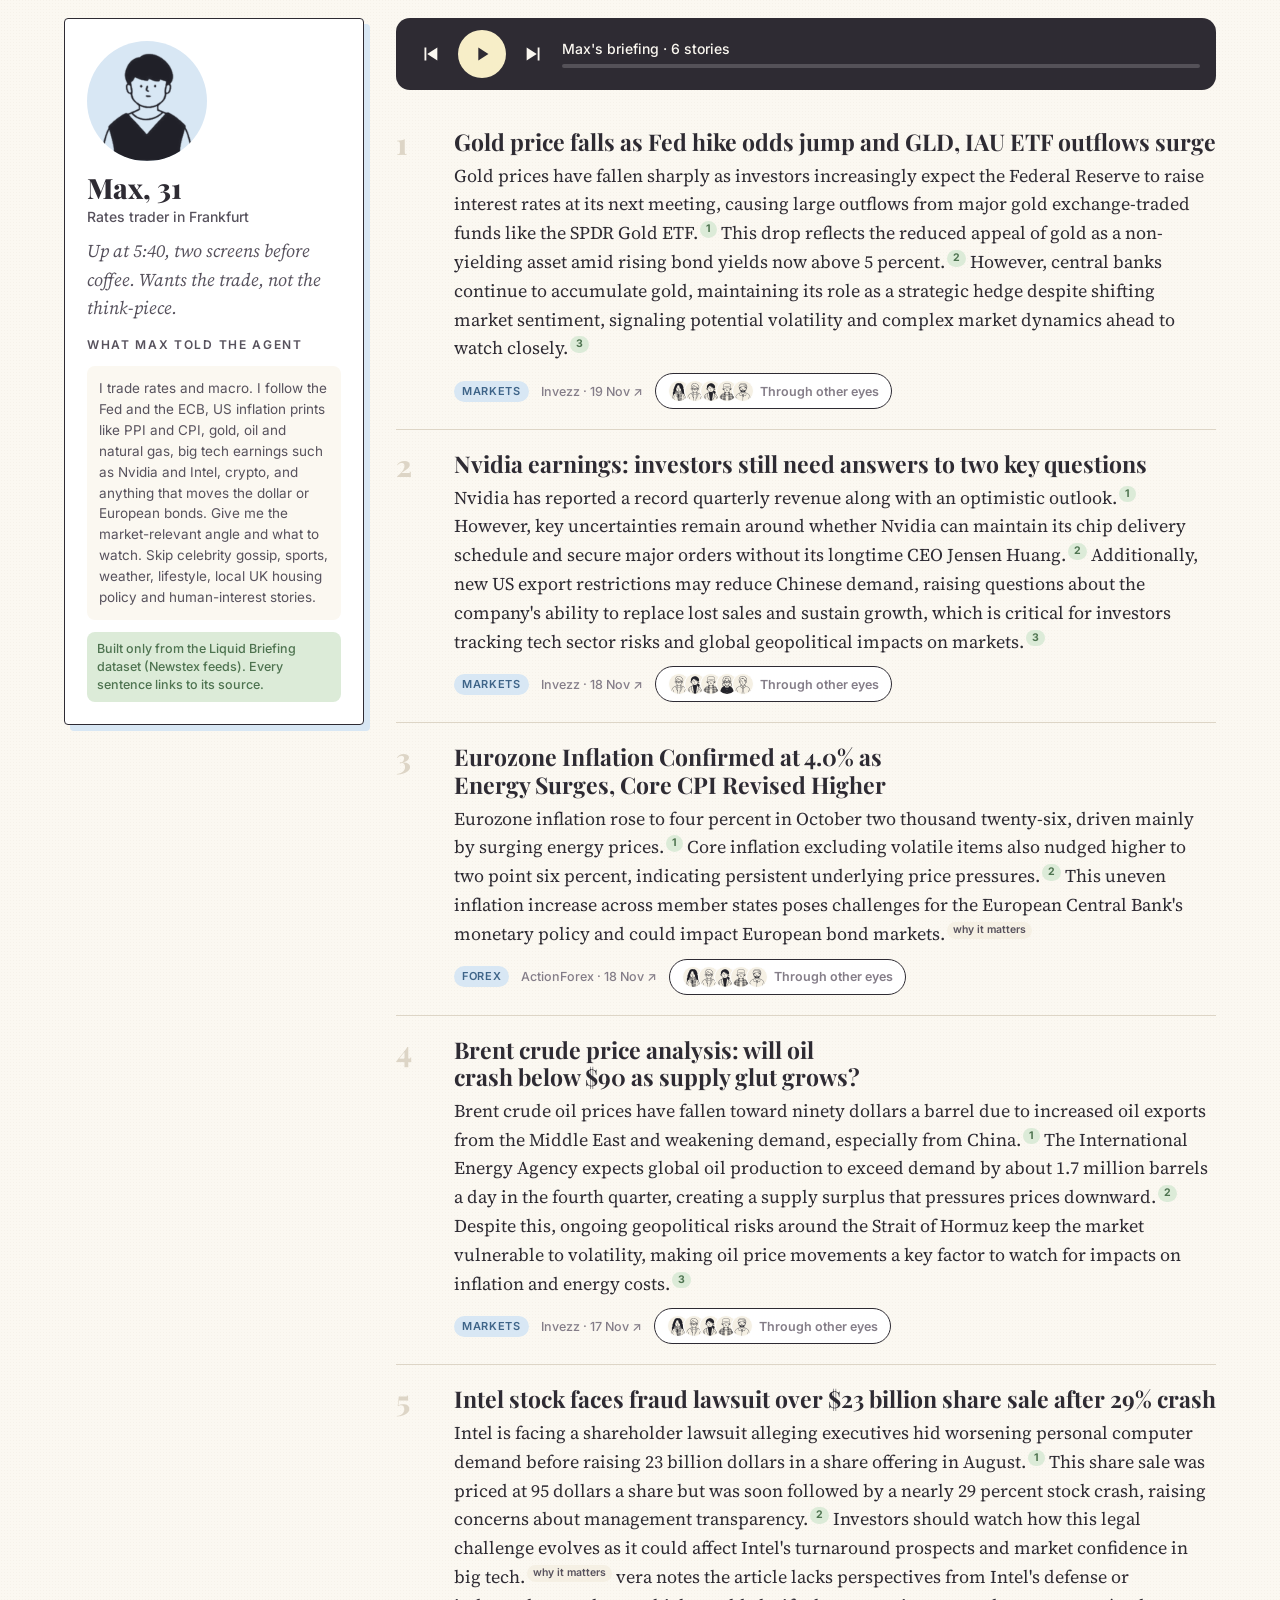
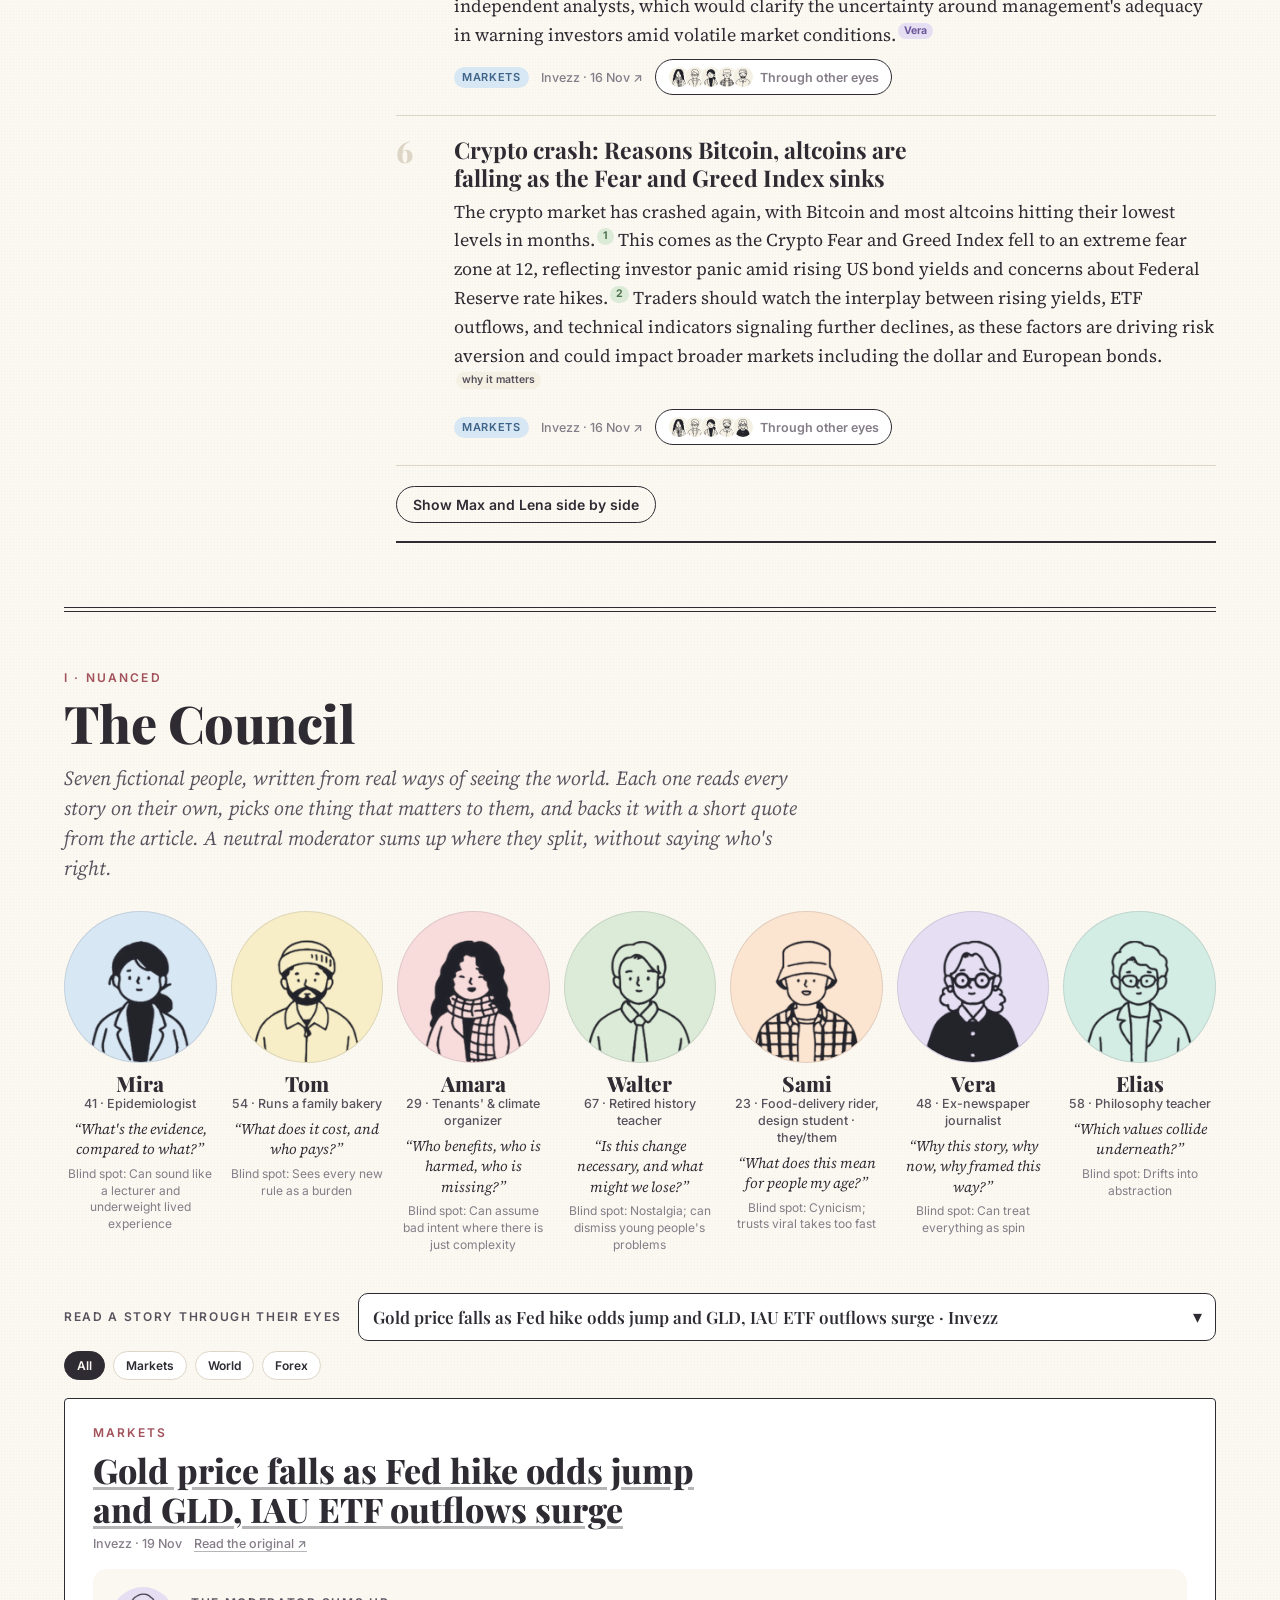
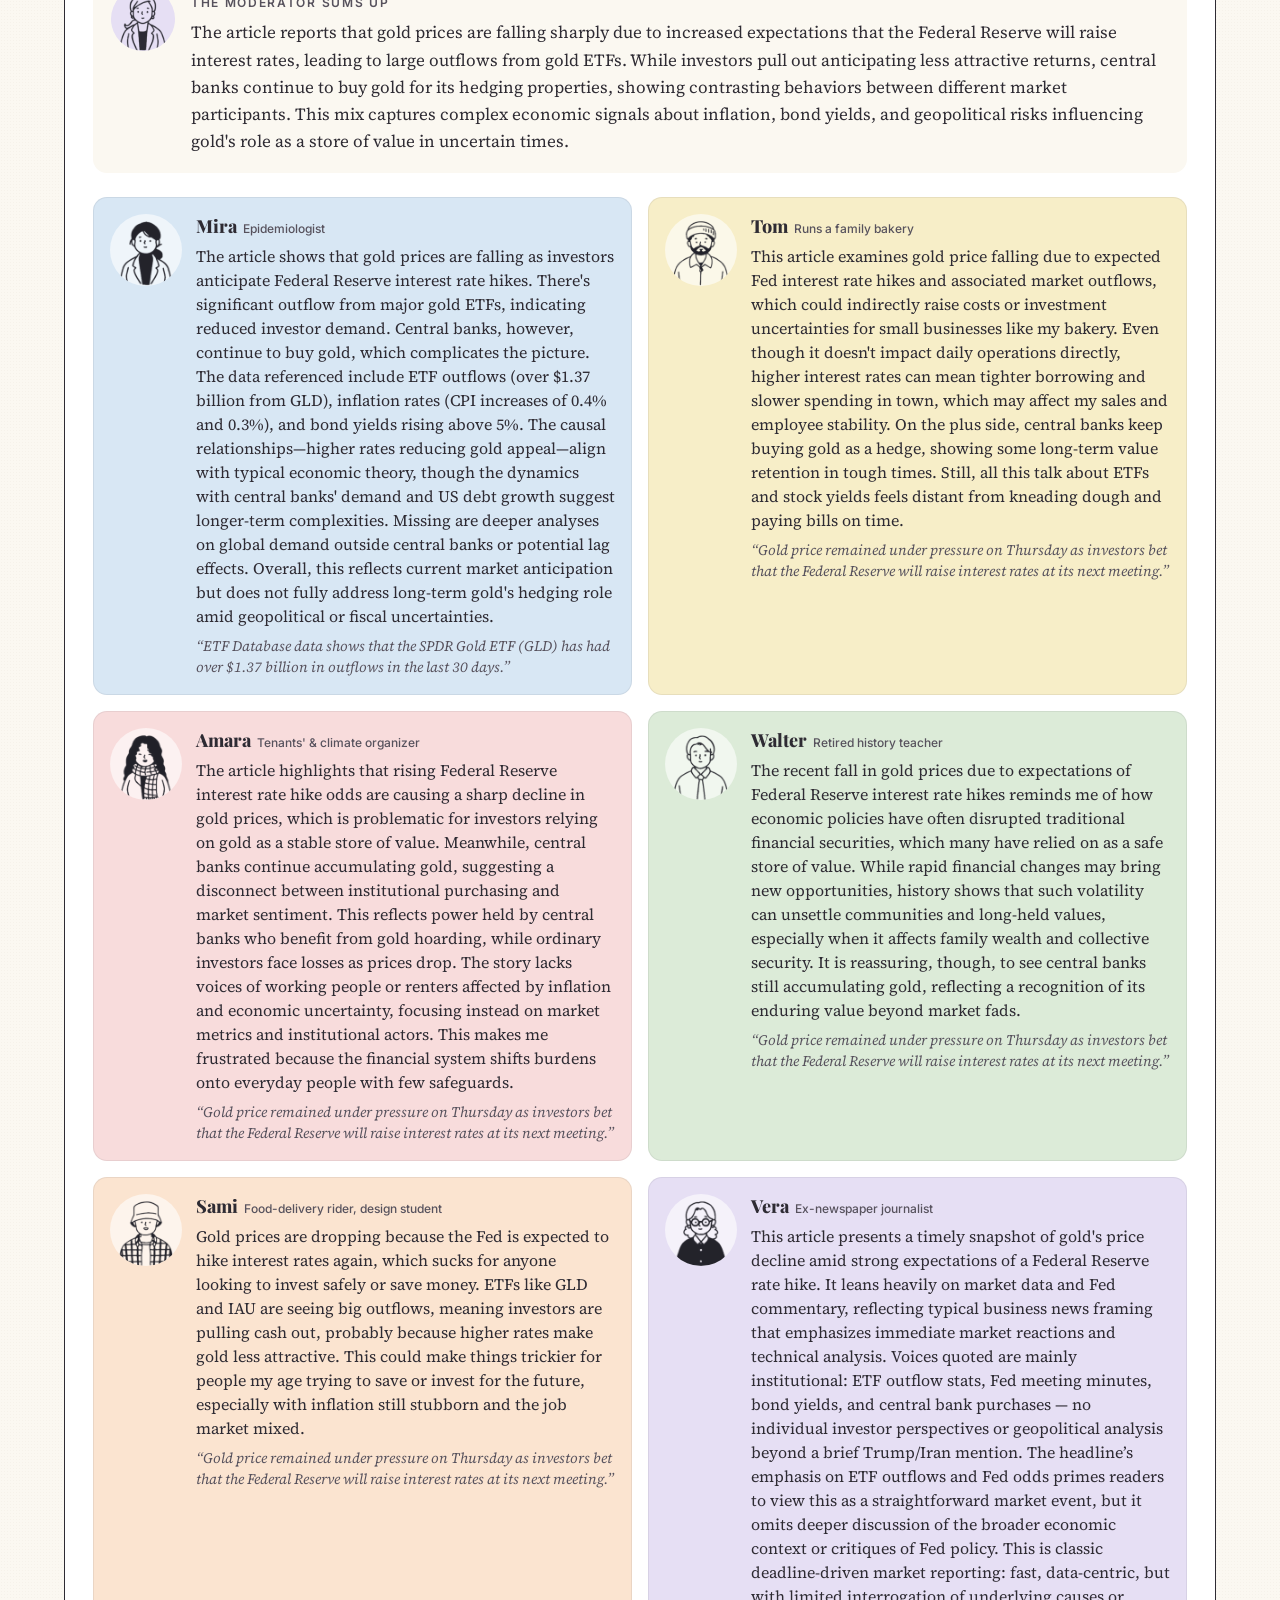
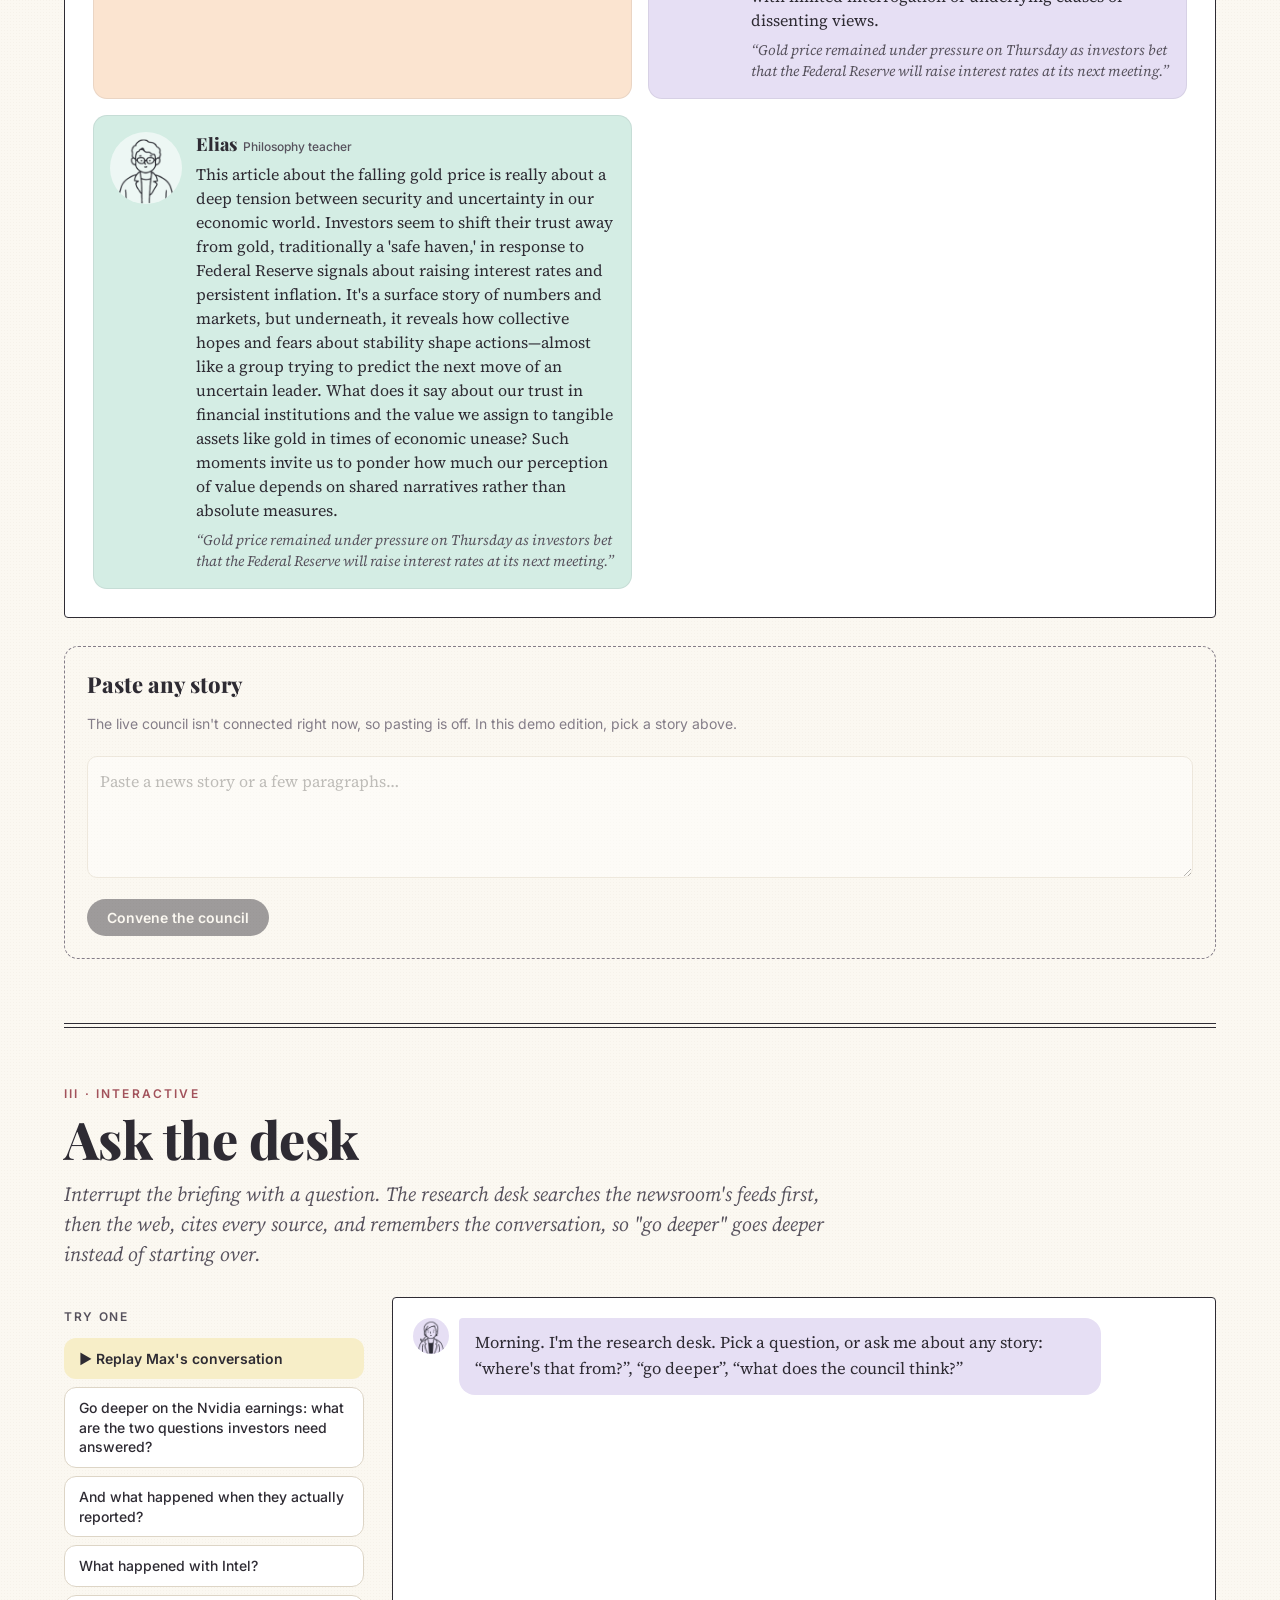
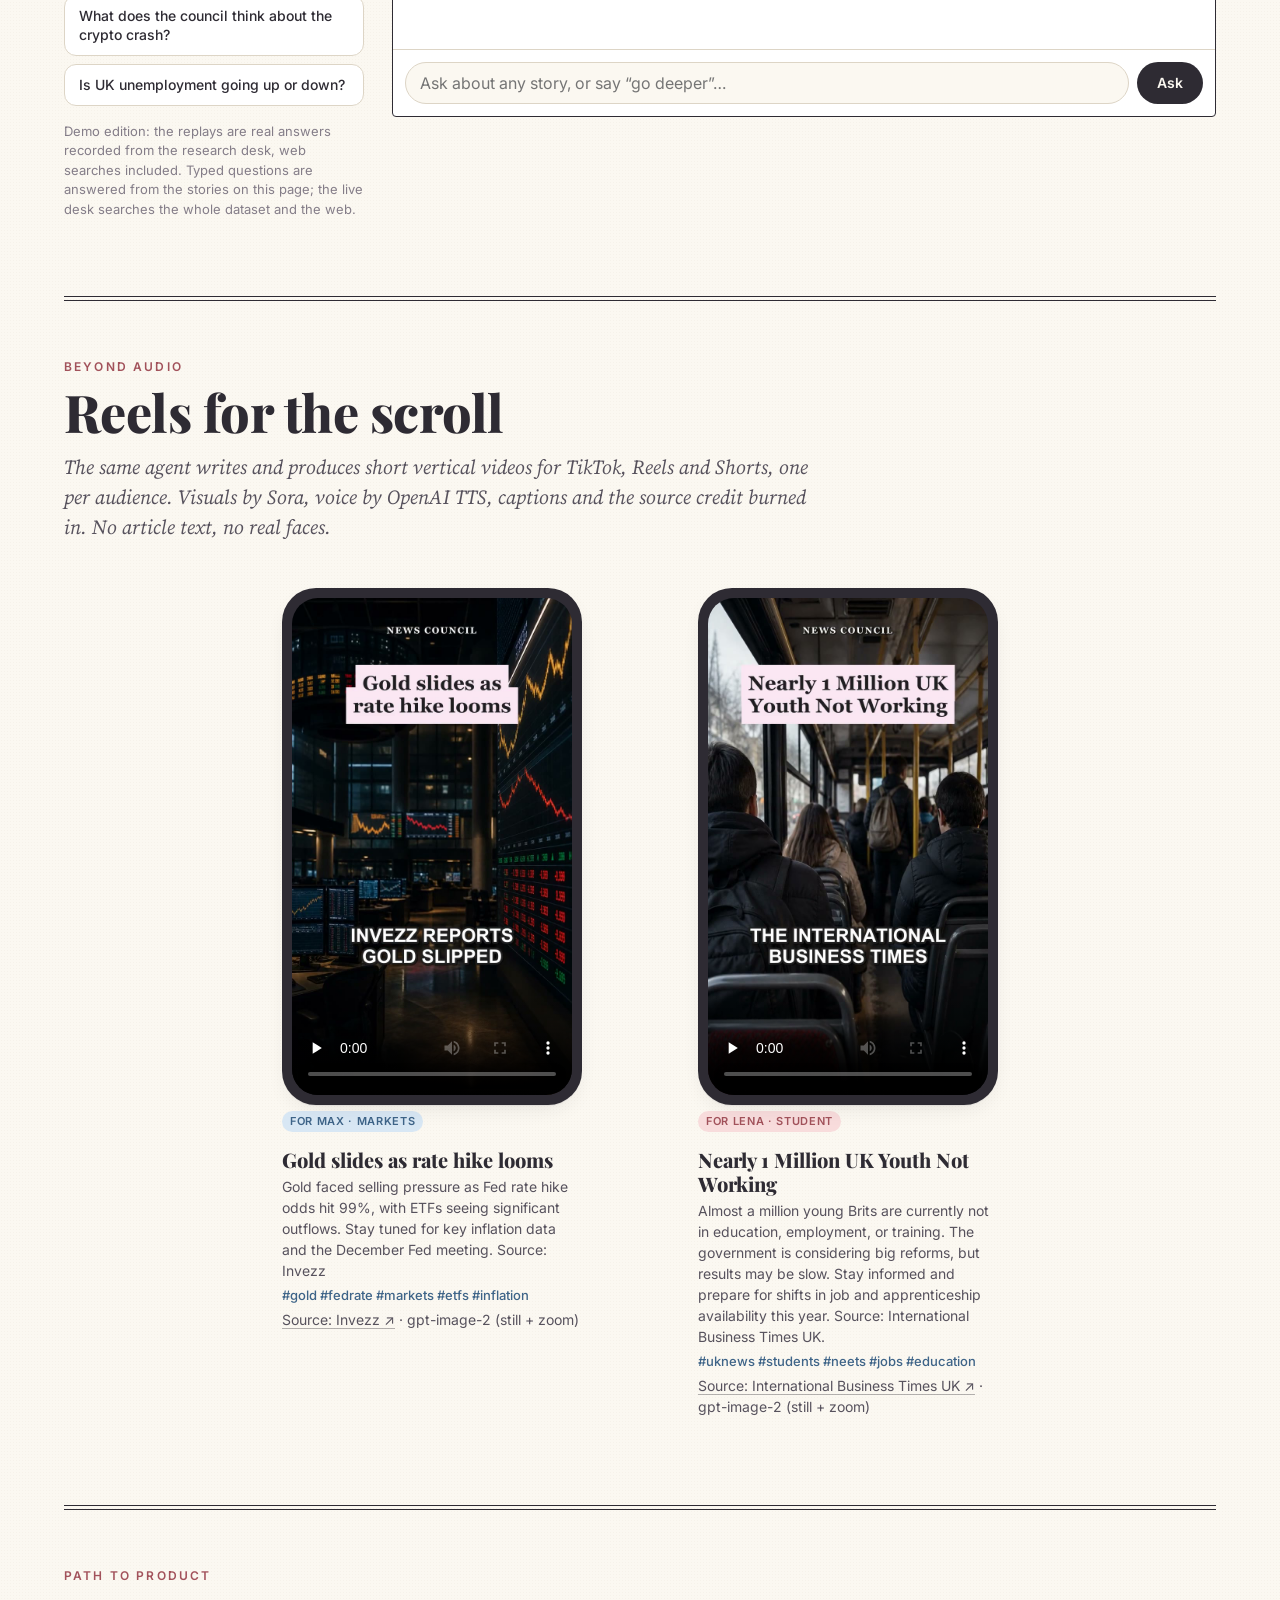
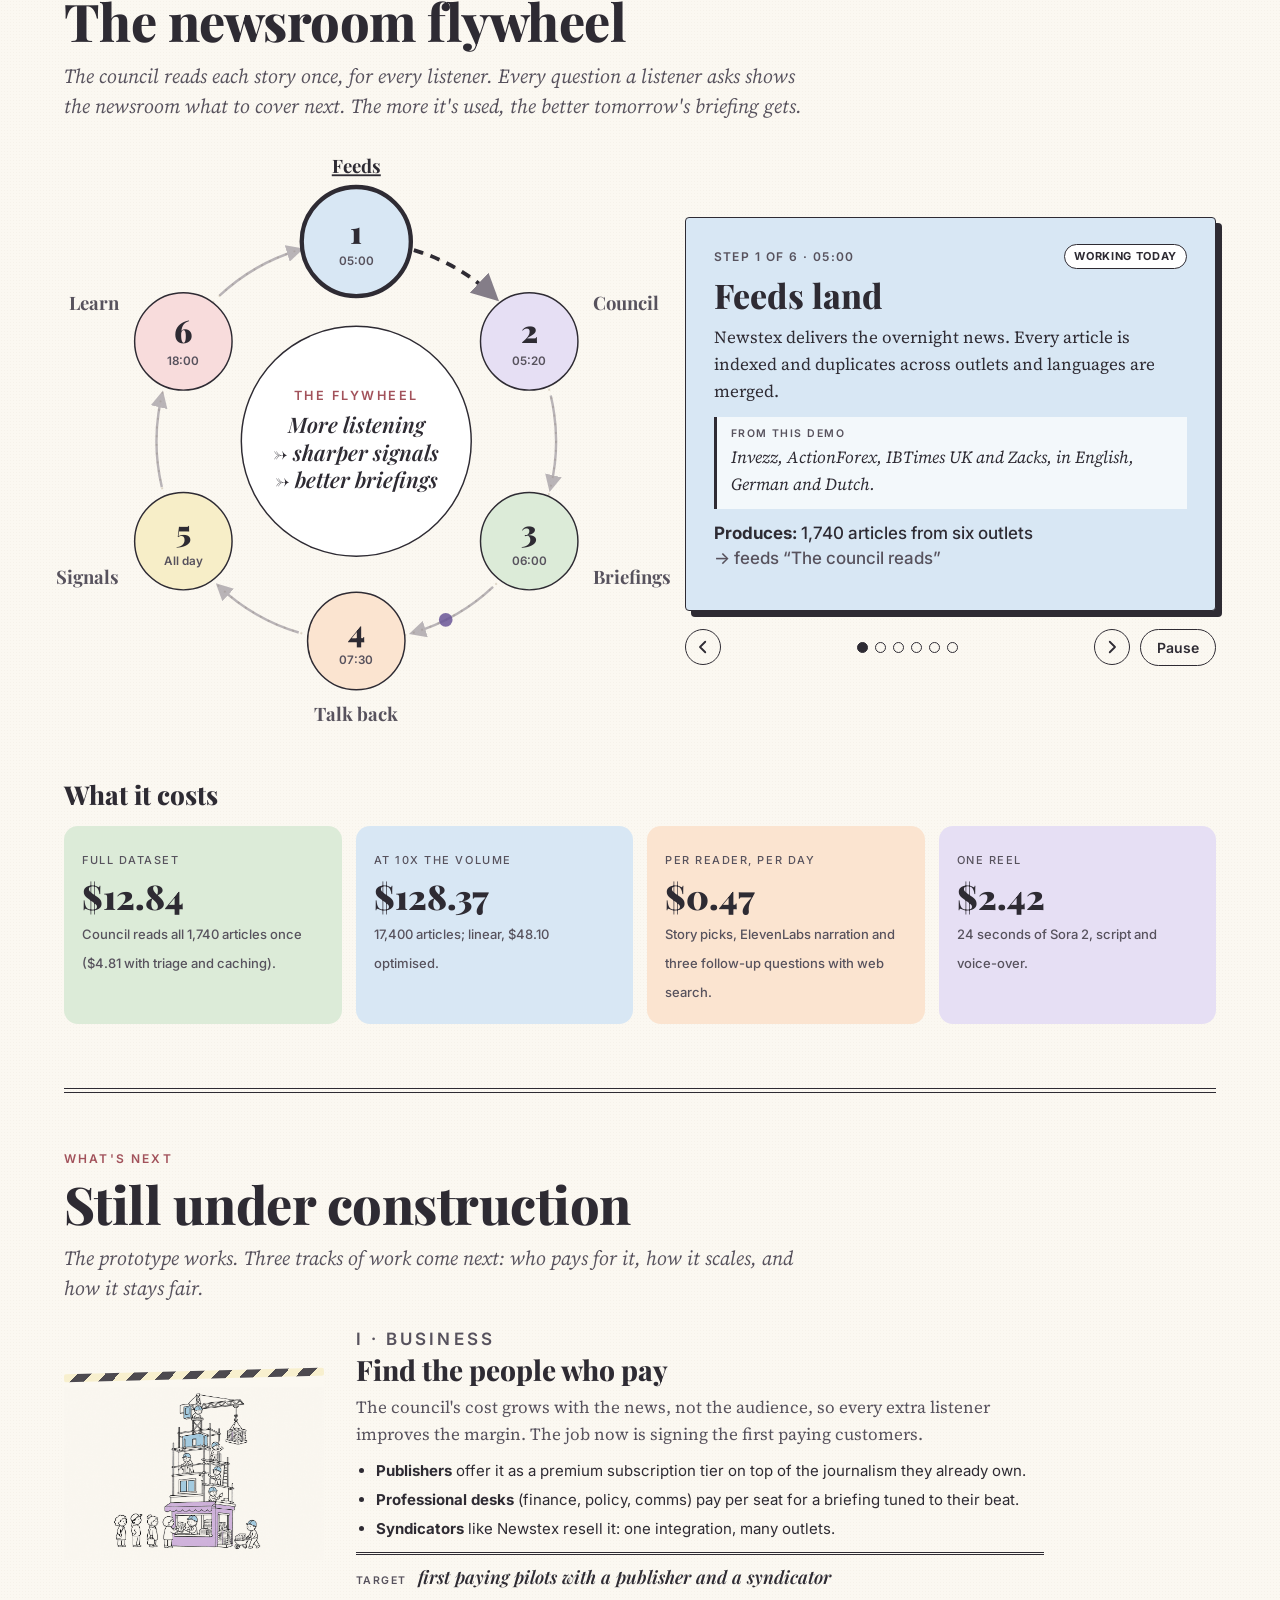
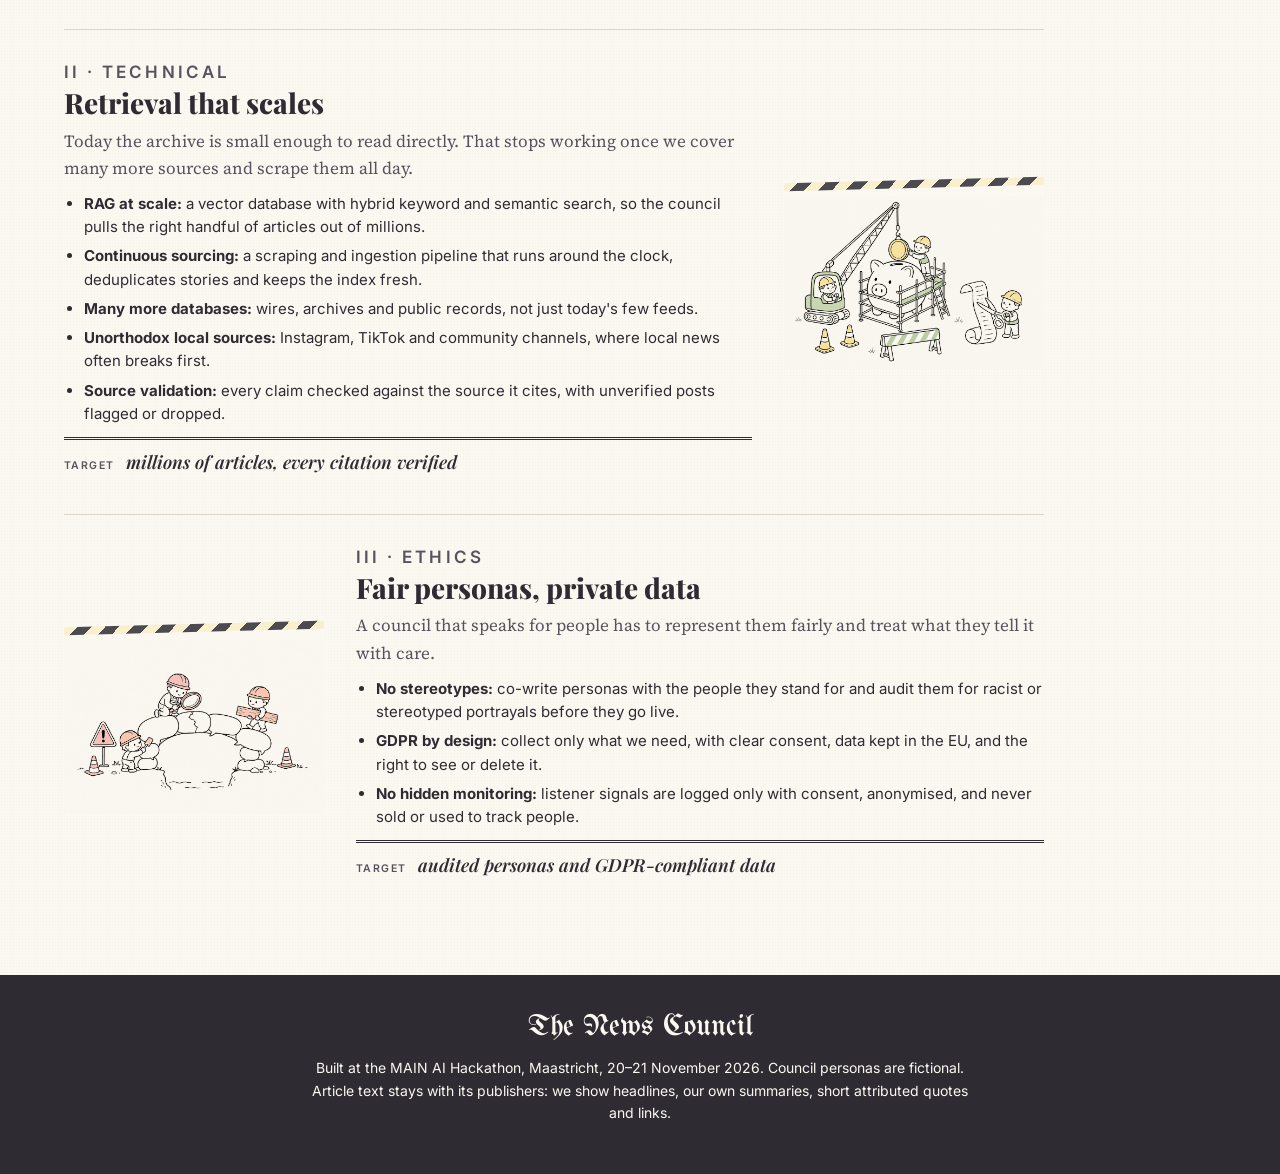
==== commit 4193577b: "What's next: split into business, technical and ethics tracks Co-Authored-By: Claude Opus 5.5 <norep" ====
--- a/site/index.html
+++ b/site/index.html
@@ -9,7 +9,7 @@
   <link rel="preconnect" href="https://fonts.googleapis.com">
   <link rel="preconnect" href="https://fonts.gstatic.com" crossorigin>
   <link href="https://fonts.googleapis.com/css2?family=UnifrakturMaguntia&family=Playfair+Display:ital,wght@0,600;0,800;0,900;1,600;1,700&family=Source+Serif+4:ital,opsz,wght@0,8..60,400;0,8..60,600;1,8..60,400&family=Inter:wght@400;500;600&display=swap" rel="stylesheet">
-  <link rel="stylesheet" href="styles.css?v=20261121d">
+  <link rel="stylesheet" href="styles.css?v=20261121e">
 </head>
 <body>
   <a class="skip" href="#briefing">Skip to your briefing</a>
@@ -196,41 +196,43 @@
       <header class="section-head">
         <p class="kicker">What's next</p>
         <h2>Still under construction</h2>
-        <p class="dek">The prototype works. Here's what we'd build next, and what we already know needs fixing.</p>
+        <p class="dek">The prototype works. Three tracks of work come next: who pays for it, how it scales, and how it stays fair.</p>
       </header>
       <div class="next-list">
+        <article class="next-item">
+          <figure class="site-art">
+            <div class="tape" aria-hidden="true"></div>
+            <img src="assets/next/business.png" alt="Hand-drawn construction site: a newspaper kiosk grows into a tall building with scaffolding and a crane." width="960" height="640" loading="lazy">
+          </figure>
+          <div class="next-text">
+            <p class="kicker">I · Business</p>
+            <h3>Find the people who pay</h3>
+            <p>The council's cost grows with the news, not the audience, so every extra listener improves the margin. The job now is signing the first paying customers.</p>
+            <ul>
+              <li><b>Publishers</b> offer it as a premium subscription tier on top of the journalism they already own.</li>
+              <li><b>Professional desks</b> (finance, policy, comms) pay per seat for a briefing tuned to their beat.</li>
+              <li><b>Syndicators</b> like Newstex resell it: one integration, many outlets.</li>
+            </ul>
+            <p class="next-goal"><span class="smallcaps">Target</span> first paying pilots with a publisher and a syndicator</p>
+          </div>
+        </article>
         <article class="next-item">
           <figure class="site-art">
             <div class="tape" aria-hidden="true"></div>
             <img src="assets/next/cost.png" alt="Hand-drawn construction site: a crane lowers a coin into a piggy bank wrapped in scaffolding." width="960" height="640" loading="lazy">
           </figure>
           <div class="next-text">
-            <p class="kicker">I · Cost</p>
-            <h3>Cheap enough to give away</h3>
-            <p>One listener costs about 48 cents a day today, and most of that is the voice.</p>
+            <p class="kicker">II · Technical</p>
+            <h3>Retrieval that scales</h3>
+            <p>Today the archive is small enough to read directly. That stops working once we cover many more sources and scrape them all day.</p>
             <ul>
-              <li><b>Triage first:</b> skip stories no persona would react to, and cache prompts. The council goes from $12.84 to $4.81.</li>
-              <li><b>Batch overnight</b> at half price.</li>
-              <li><b>Voice once:</b> narrate shared facts once per story, not once per listener.</li>
+              <li><b>RAG at scale:</b> a vector database with hybrid keyword and semantic search, so the council pulls the right handful of articles out of millions.</li>
+              <li><b>Continuous sourcing:</b> a scraping and ingestion pipeline that runs around the clock, deduplicates stories and keeps the index fresh.</li>
+              <li><b>Many more databases:</b> wires, archives and public records, not just today's few feeds.</li>
+              <li><b>Unorthodox local sources:</b> Instagram, TikTok and community channels, where local news often breaks first.</li>
+              <li><b>Source validation:</b> every claim checked against the source it cites, with unverified posts flagged or dropped.</li>
             </ul>
-            <p class="next-goal"><span class="smallcaps">Target</span> 10–15¢ per listener per day</p>
-          </div>
-        </article>
-        <article class="next-item">
-          <figure class="site-art">
-            <div class="tape" aria-hidden="true"></div>
-            <img src="assets/next/business.png" alt="Hand-drawn construction site: a newspaper kiosk grows into a tall building with scaffolding and a crane." width="960" height="640" loading="lazy">
-          </figure>
-          <div class="next-text">
-            <p class="kicker">II · Business and scale</p>
-            <h3>Who pays, and how it grows</h3>
-            <p>The council's cost grows with the news, not the audience, so margins improve as more people listen.</p>
-            <ul>
-              <li><b>Publishers</b> offer it as a premium subscription tier; <b>professional desks</b> pay per seat.</li>
-              <li><b>Syndicators</b> like Newstex resell it: one integration, many outlets.</li>
-              <li><b>Scale:</b> a real search index, a morning job queue, briefings in German and Dutch.</li>
-            </ul>
-            <p class="next-goal"><span class="smallcaps">Target</span> one integration per syndicator</p>
+            <p class="next-goal"><span class="smallcaps">Target</span> millions of articles, every citation verified</p>
           </div>
         </article>
         <article class="next-item">
@@ -239,14 +241,15 @@
             <img src="assets/next/issues.png" alt="Hand-drawn repair site: workers mend a cracked bridge made of speech bubbles beside a warning sign." width="960" height="640" loading="lazy">
           </figure>
           <div class="next-text">
-            <p class="kicker">III · Known issues</p>
-            <h3>What's broken, and the fix</h3>
-            <p>We'd rather say it before you find it.</p>
+            <p class="kicker">III · Ethics</p>
+            <h3>Fair personas, private data</h3>
+            <p>A council that speaks for people has to represent them fairly and treat what they tell it with care.</p>
             <ul>
-              <li><b>Personas can stereotype.</b> Co-write them with real people and audit for bias.</li>
-              <li><b>The learning loop isn't closed:</b> listener signals aren't stored yet. Log them with consent.</li>
+              <li><b>No stereotypes:</b> co-write personas with the people they stand for and audit them for racist or stereotyped portrayals before they go live.</li>
+              <li><b>GDPR by design:</b> collect only what we need, with clear consent, data kept in the EU, and the right to see or delete it.</li>
+              <li><b>No hidden monitoring:</b> listener signals are logged only with consent, anonymised, and never sold or used to track people.</li>
             </ul>
-            <p class="next-goal"><span class="smallcaps">Target</span> personas shaped by the people they stand for</p>
+            <p class="next-goal"><span class="smallcaps">Target</span> audited personas and GDPR-compliant data</p>
           </div>
         </article>
       </div>
@@ -263,6 +266,6 @@
   </footer>
 
   <div class="toast" id="toast" role="status" hidden></div>
-  <script src="app.js?v=20261121d"></script>
+  <script src="app.js?v=20261121e"></script>
 </body>
 </html>
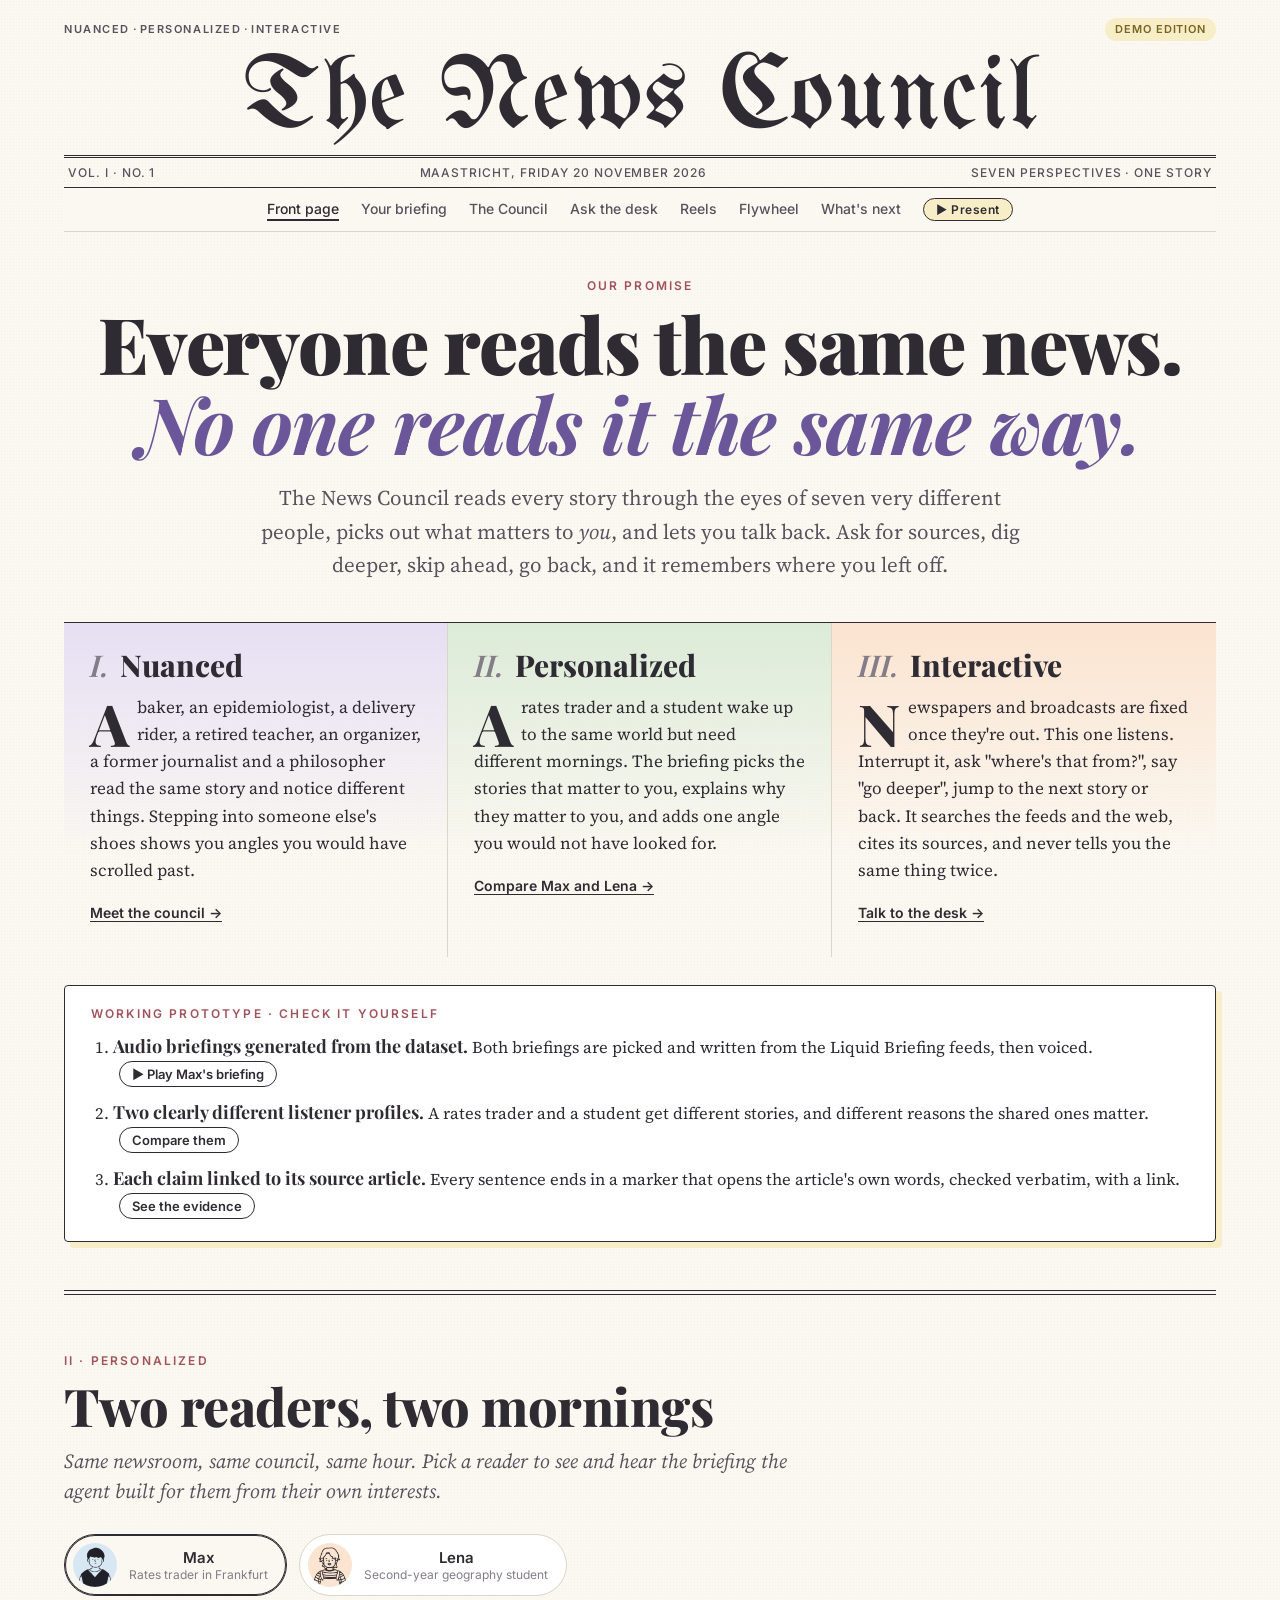
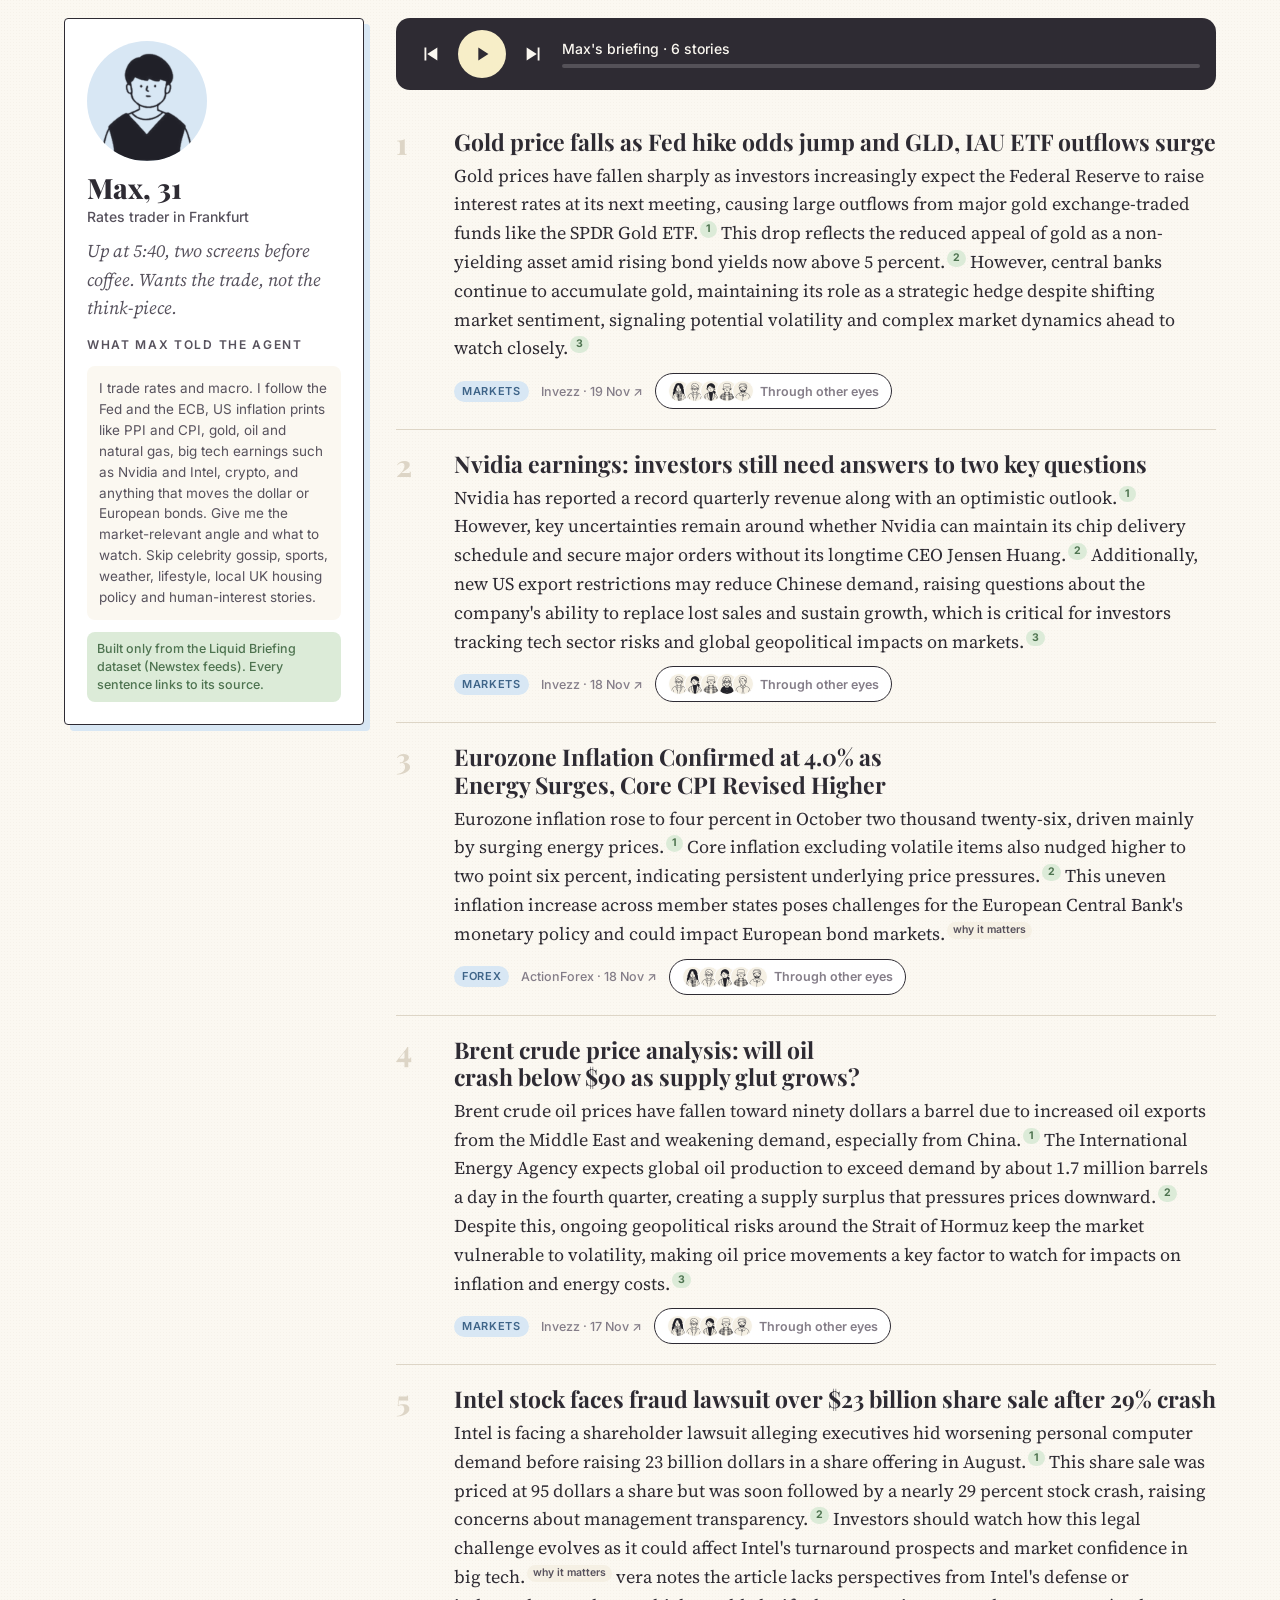
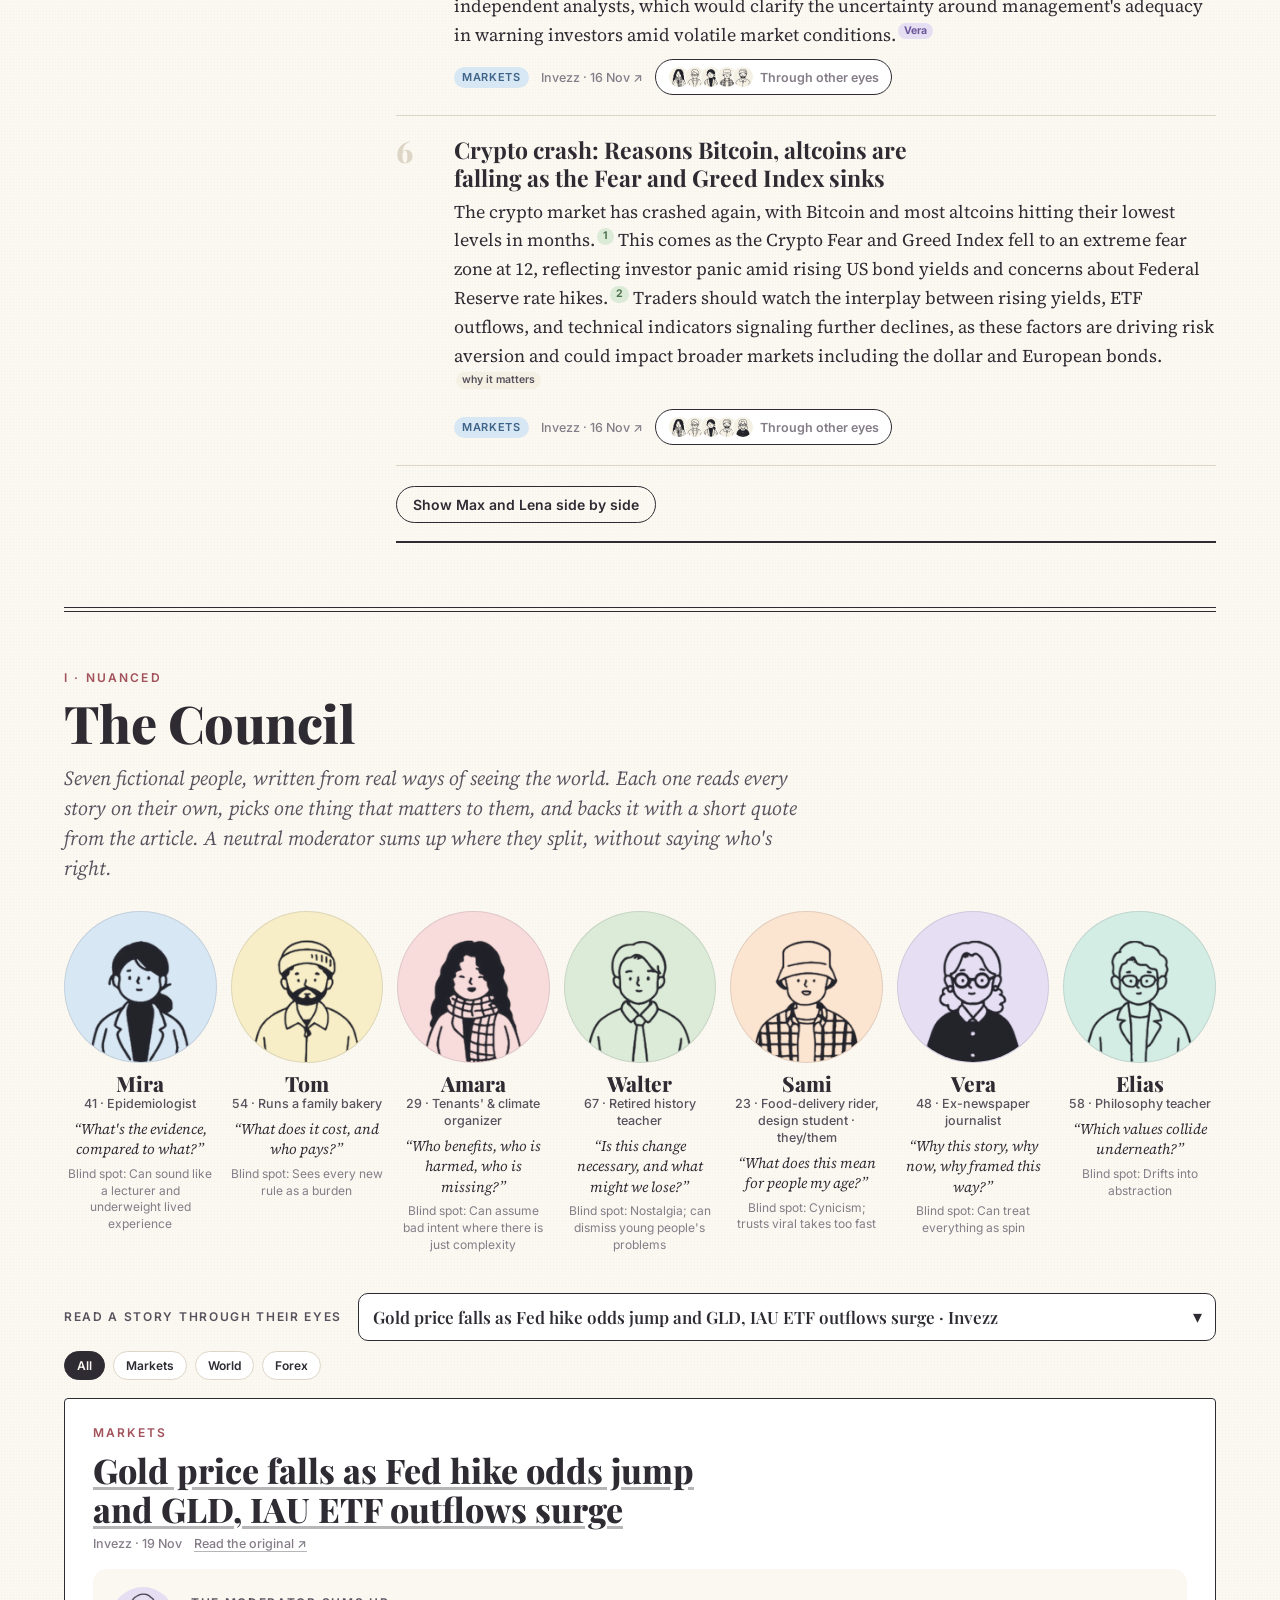
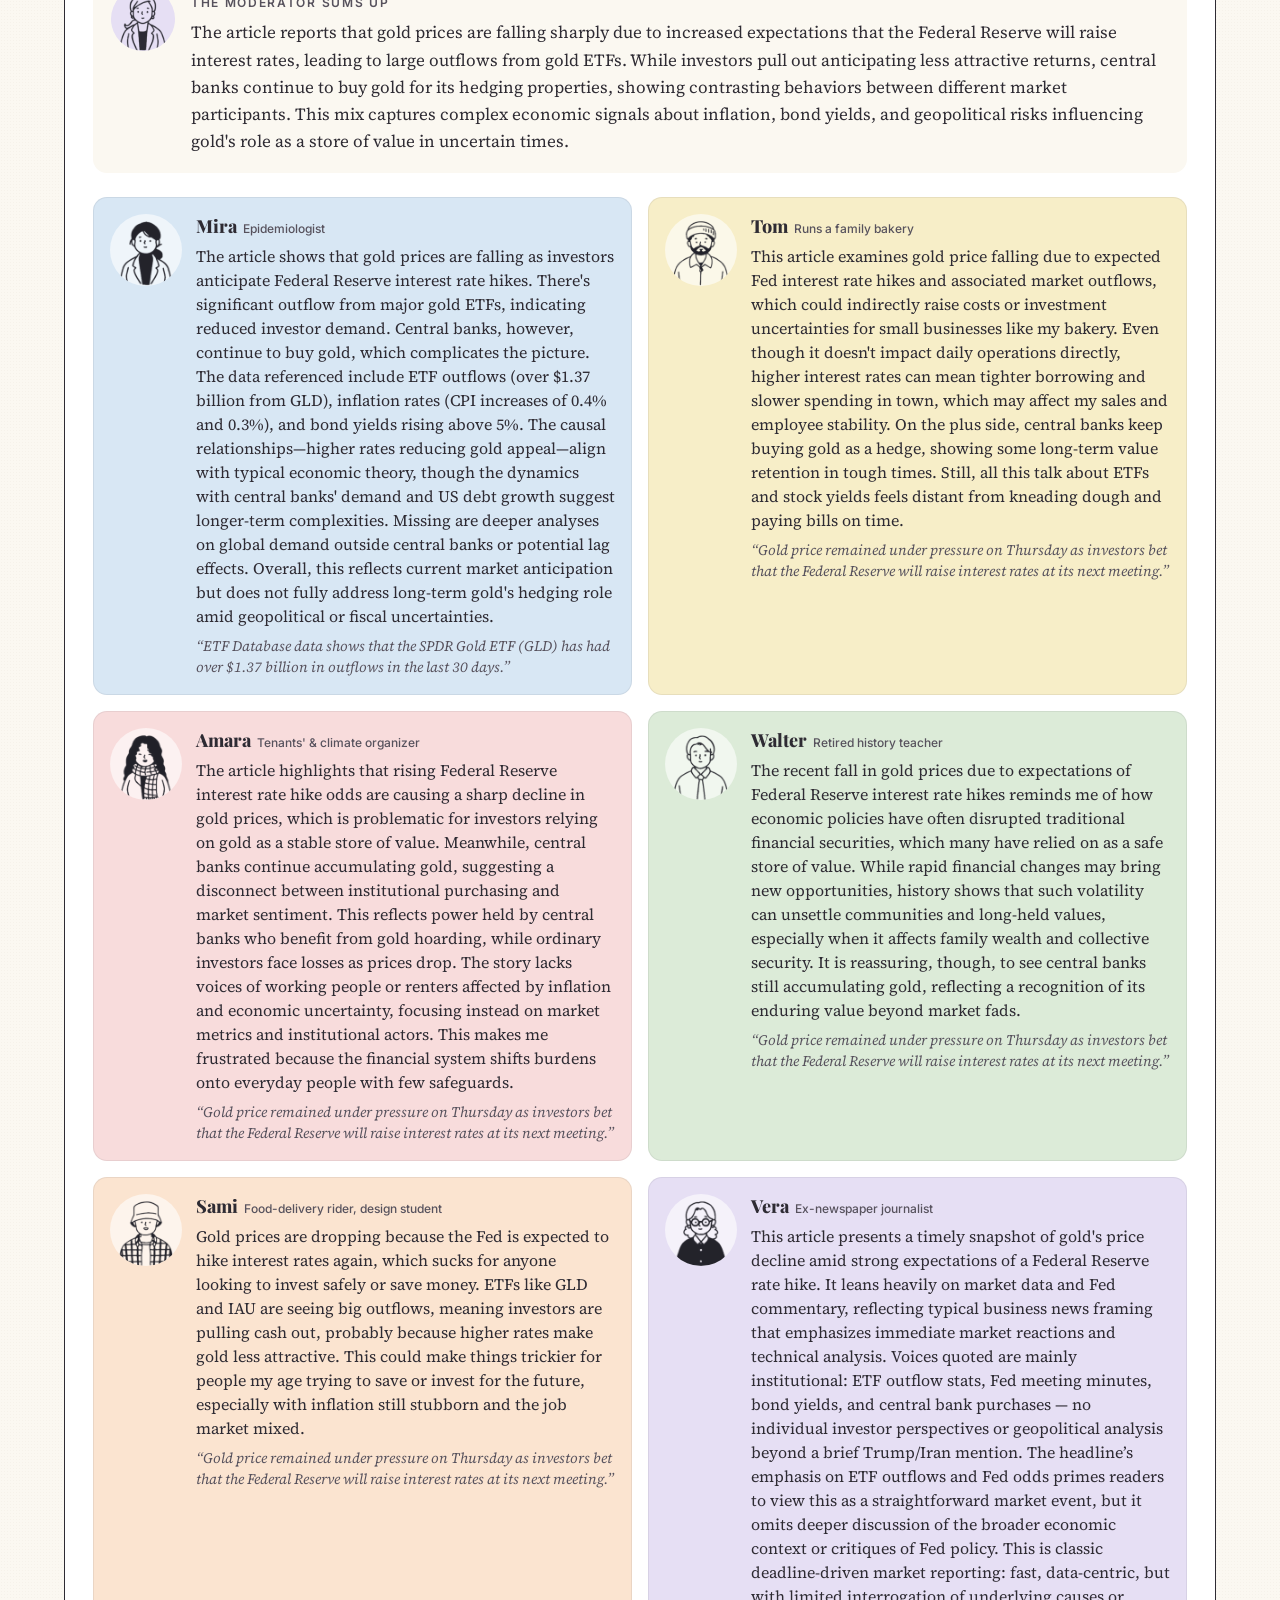
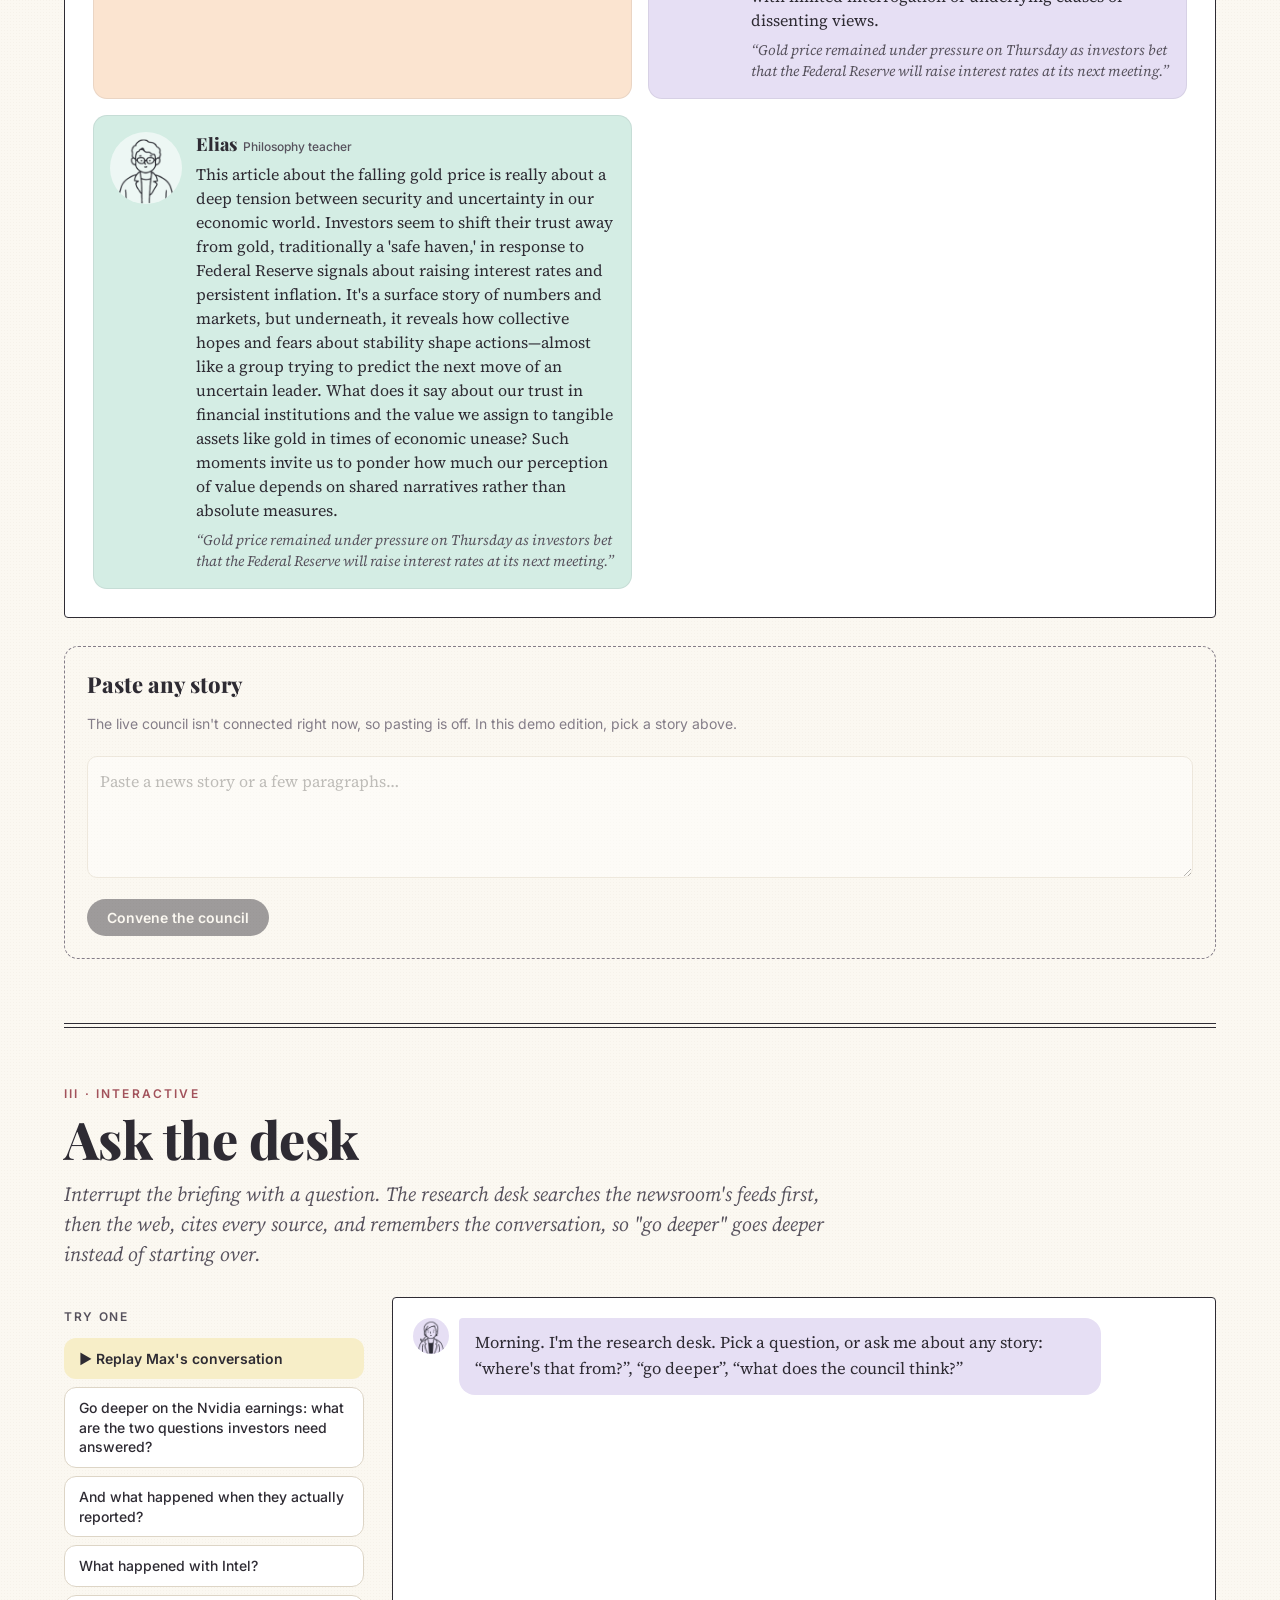
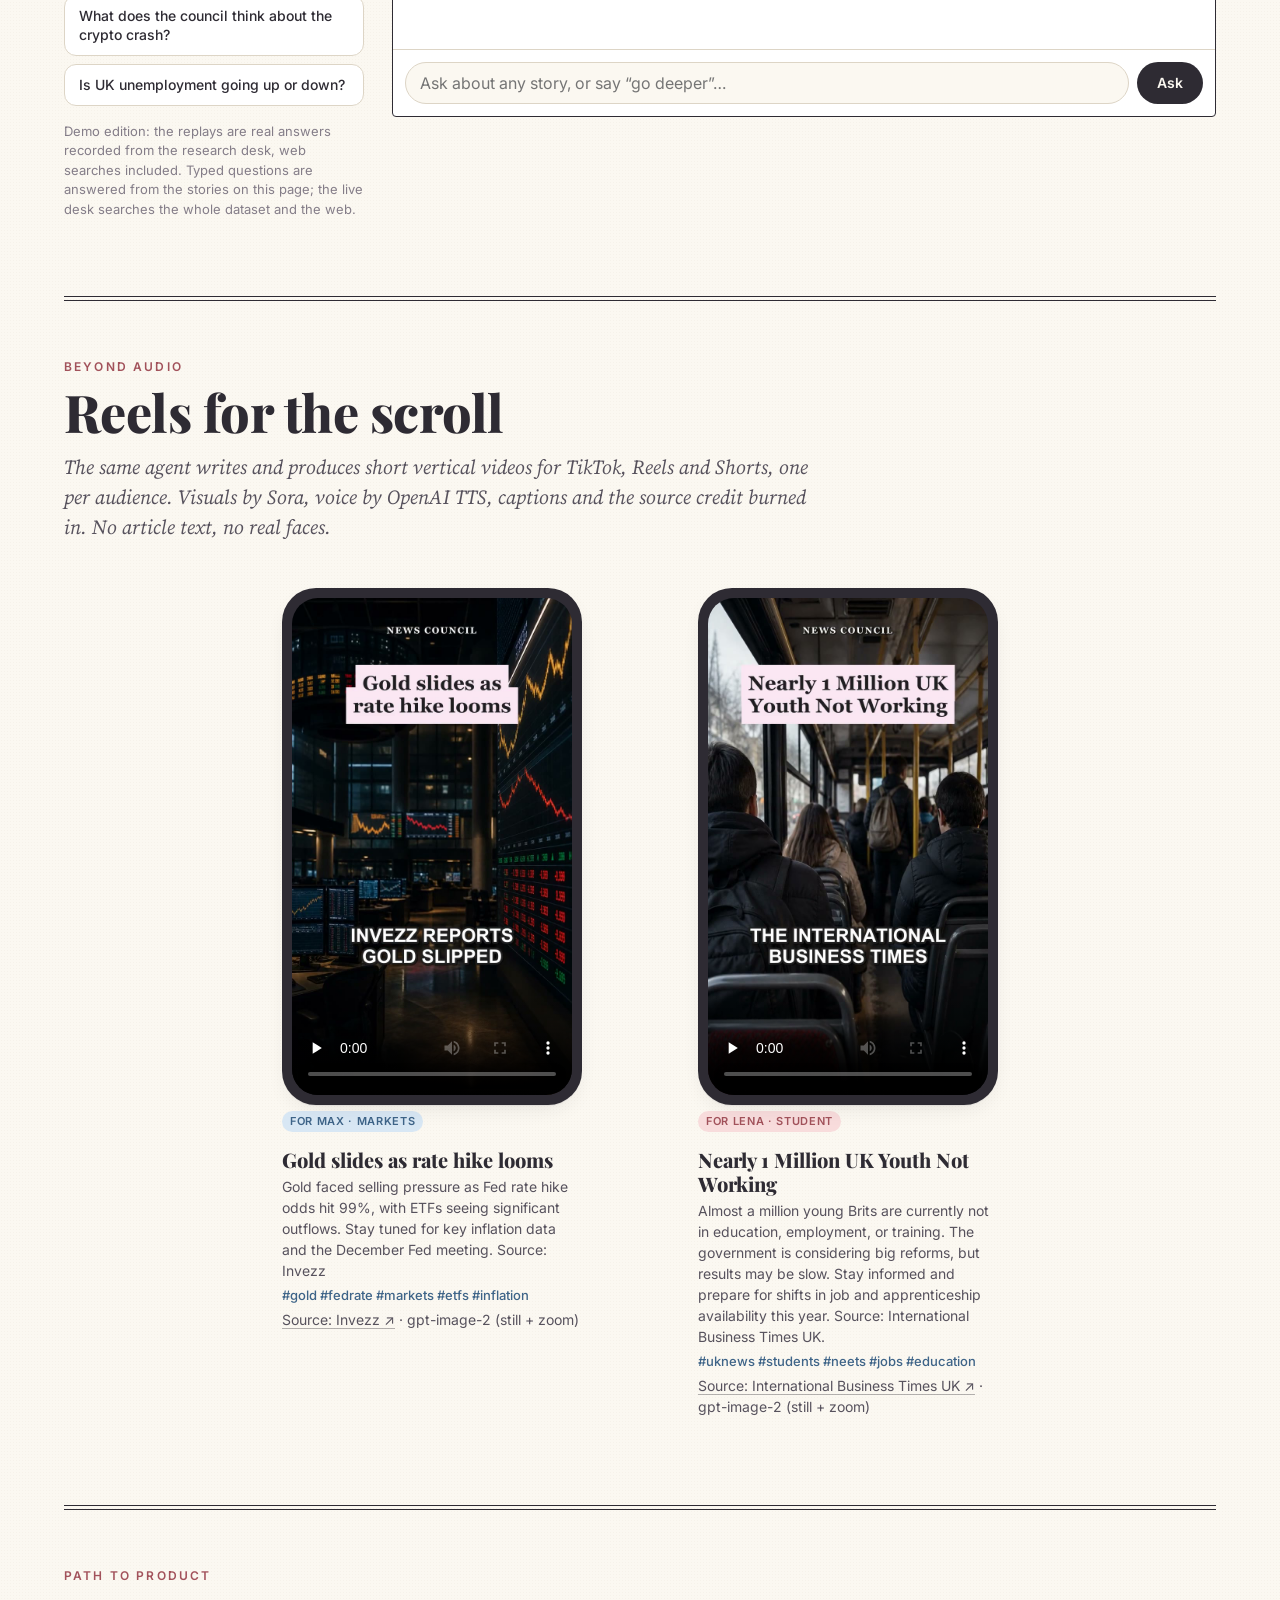
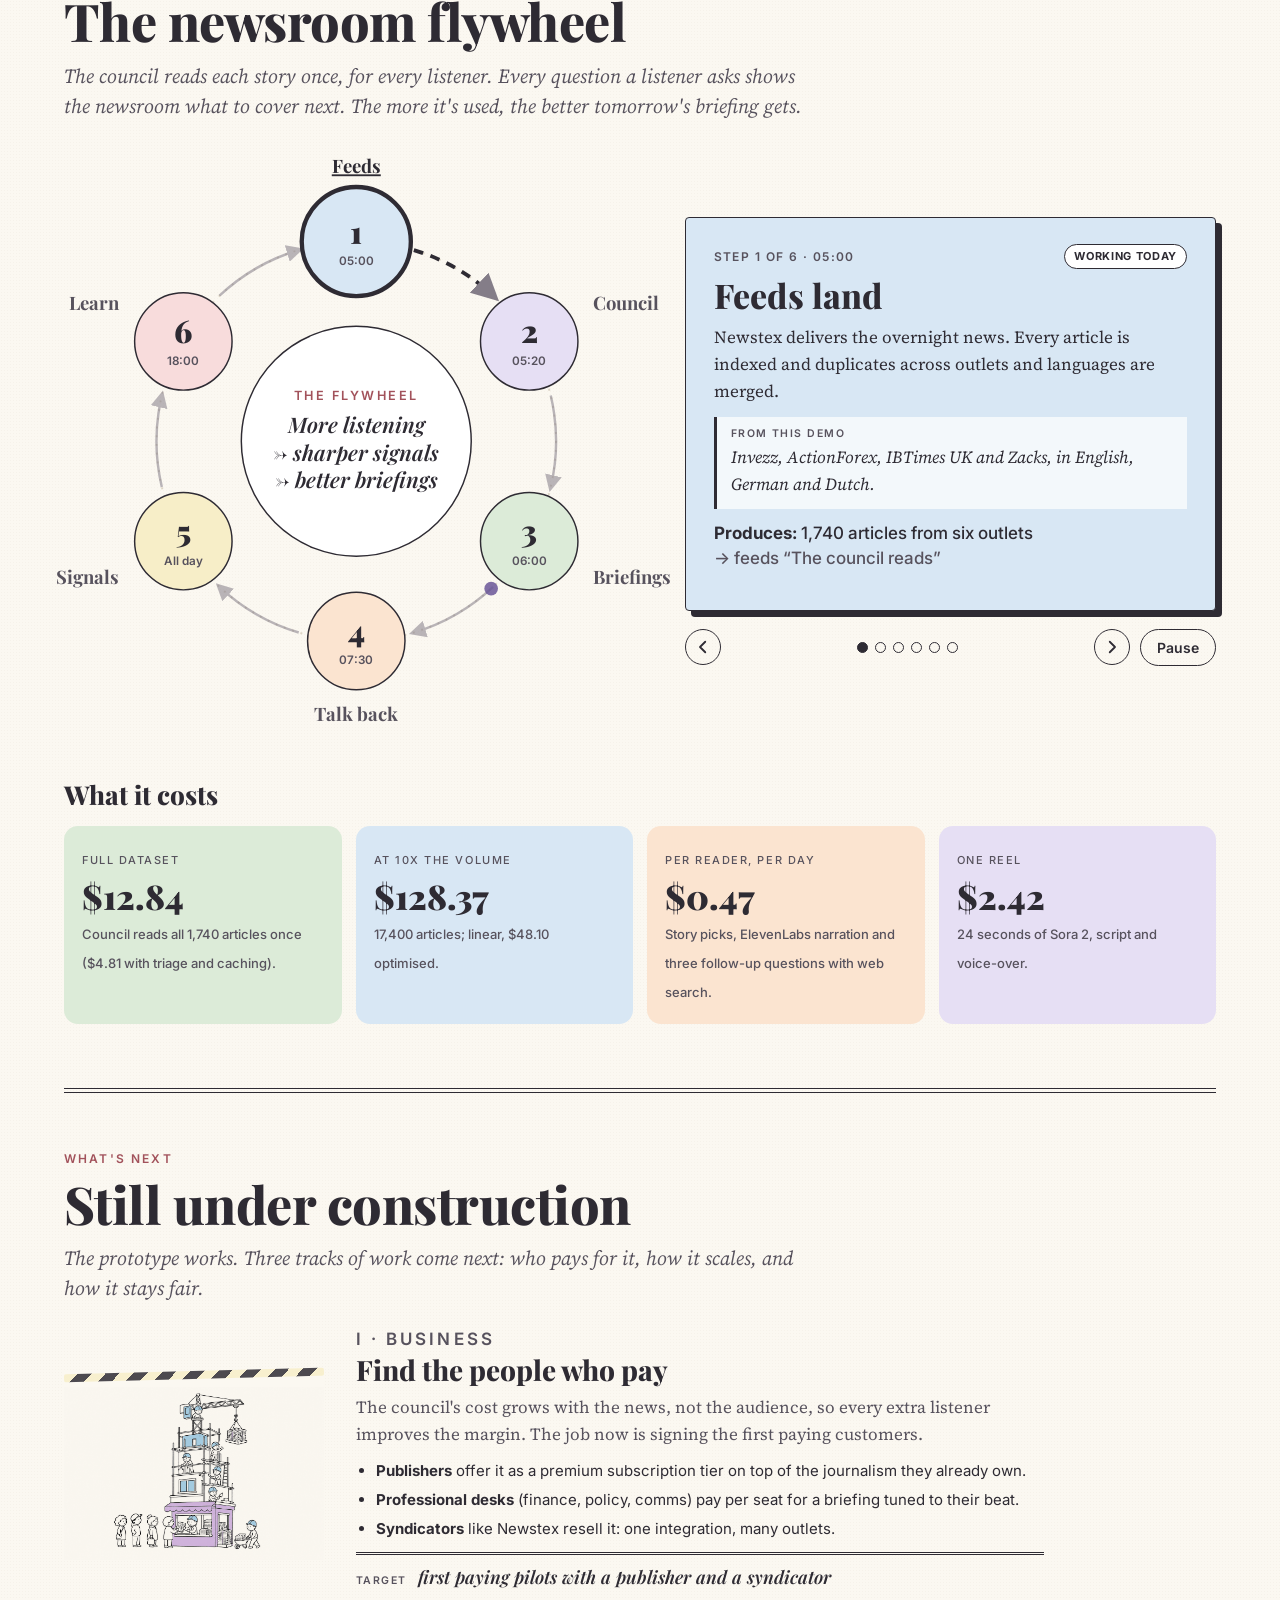
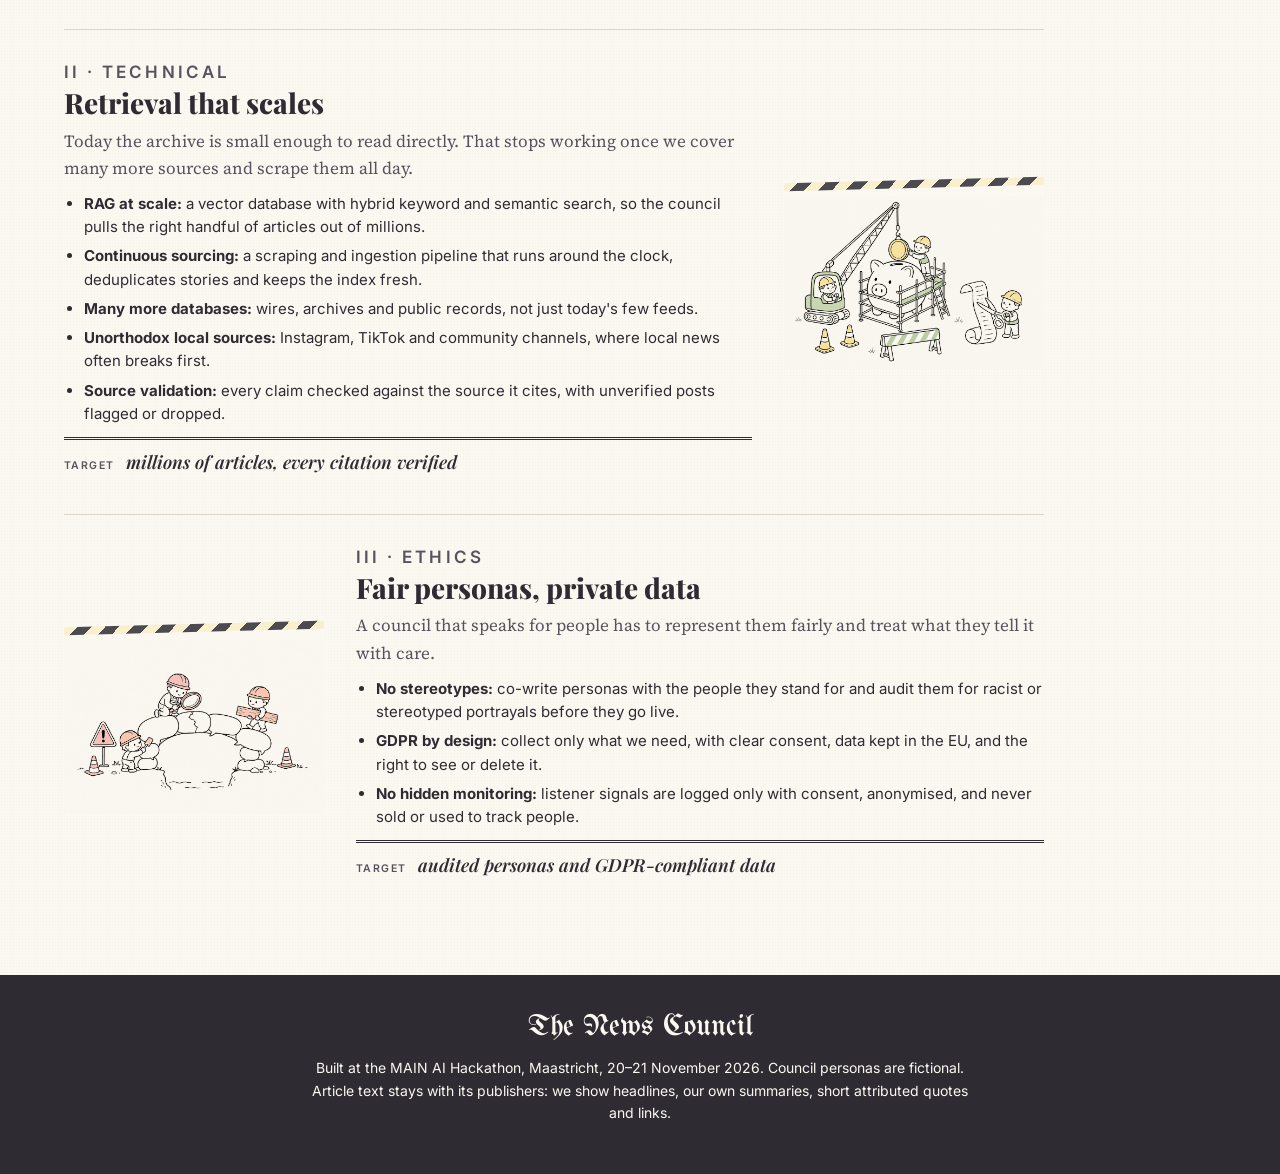
==== commit 2b292f64: "Add Present mode: step through the page section by section P toggles, arrows/PageUp/PageDown/Home/En" ====
--- a/site/index.html
+++ b/site/index.html
@@ -9,7 +9,7 @@
   <link rel="preconnect" href="https://fonts.googleapis.com">
   <link rel="preconnect" href="https://fonts.gstatic.com" crossorigin>
   <link href="https://fonts.googleapis.com/css2?family=UnifrakturMaguntia&family=Playfair+Display:ital,wght@0,600;0,800;0,900;1,600;1,700&family=Source+Serif+4:ital,opsz,wght@0,8..60,400;0,8..60,600;1,8..60,400&family=Inter:wght@400;500;600&display=swap" rel="stylesheet">
-  <link rel="stylesheet" href="styles.css?v=20261121e">
+  <link rel="stylesheet" href="styles.css?v=20261121f">
 </head>
 <body>
   <a class="skip" href="#briefing">Skip to your briefing</a>
@@ -35,6 +35,7 @@
       <a href="#reels">Reels</a>
       <a href="#newsroom">Flywheel</a>
       <a href="#next">What's next</a>
+      <button type="button" class="present-btn" id="present-btn" title="Step through the page section by section (P)">▶ Present</button>
     </nav>
   </header>
 
@@ -266,6 +267,12 @@
   </footer>
 
   <div class="toast" id="toast" role="status" hidden></div>
-  <script src="app.js?v=20261121e"></script>
+  <div class="deck-hud" id="deck-hud" hidden>
+    <button type="button" class="deck-arrow" id="deck-prev" aria-label="Previous section">‹</button>
+    <span class="deck-count" id="deck-count" aria-live="polite"></span>
+    <button type="button" class="deck-arrow" id="deck-next" aria-label="Next section">›</button>
+    <button type="button" class="deck-exit" id="deck-exit" aria-label="Exit presentation" title="Exit (Esc)">✕</button>
+  </div>
+  <script src="app.js?v=20261121f"></script>
 </body>
 </html>
--- a/site/styles.css
+++ b/site/styles.css
@@ -455,3 +455,21 @@
   .next-item:nth-child(even) .site-art { order: 0; }
   .site-art { width: 220px; margin: 0 auto; }
 }
+
+/* ---------- Present mode: one section per slide ---------- */
+.present-btn { font: 600 12px var(--sans); letter-spacing: .04em; color: var(--ink); background: var(--butter);
+  border: 1px solid var(--ink); border-radius: 999px; padding: 3px 12px; cursor: pointer; }
+.present-btn:hover { background: var(--peach); }
+body.presenting .present-btn { background: var(--ink); color: var(--paper); }
+body.presenting main > section { min-height: calc(100vh - 56px); }
+body.presenting .footer { display: none; }
+.deck-hud { position: fixed; right: 16px; bottom: 16px; z-index: 55; display: flex; align-items: center; gap: 4px;
+  background: var(--ink); color: var(--paper); border-radius: 999px; padding: 4px; box-shadow: var(--shadow); font: 500 13px var(--sans); }
+.deck-hud[hidden] { display: none; }
+.deck-hud button { background: transparent; color: var(--paper); border: 0; cursor: pointer; border-radius: 999px;
+  width: 34px; height: 34px; font: 600 20px/1 var(--sans); }
+.deck-hud button:hover, .deck-hud button:focus-visible { background: rgba(255,255,255,.14); }
+.deck-hud .deck-exit { font-size: 14px; }
+.deck-count { padding: 0 8px; white-space: nowrap; }
+.deck-count b { font-weight: 700; margin-right: 6px; }
+@media (max-width: 720px) { .deck-count .deck-title { display: none; } }
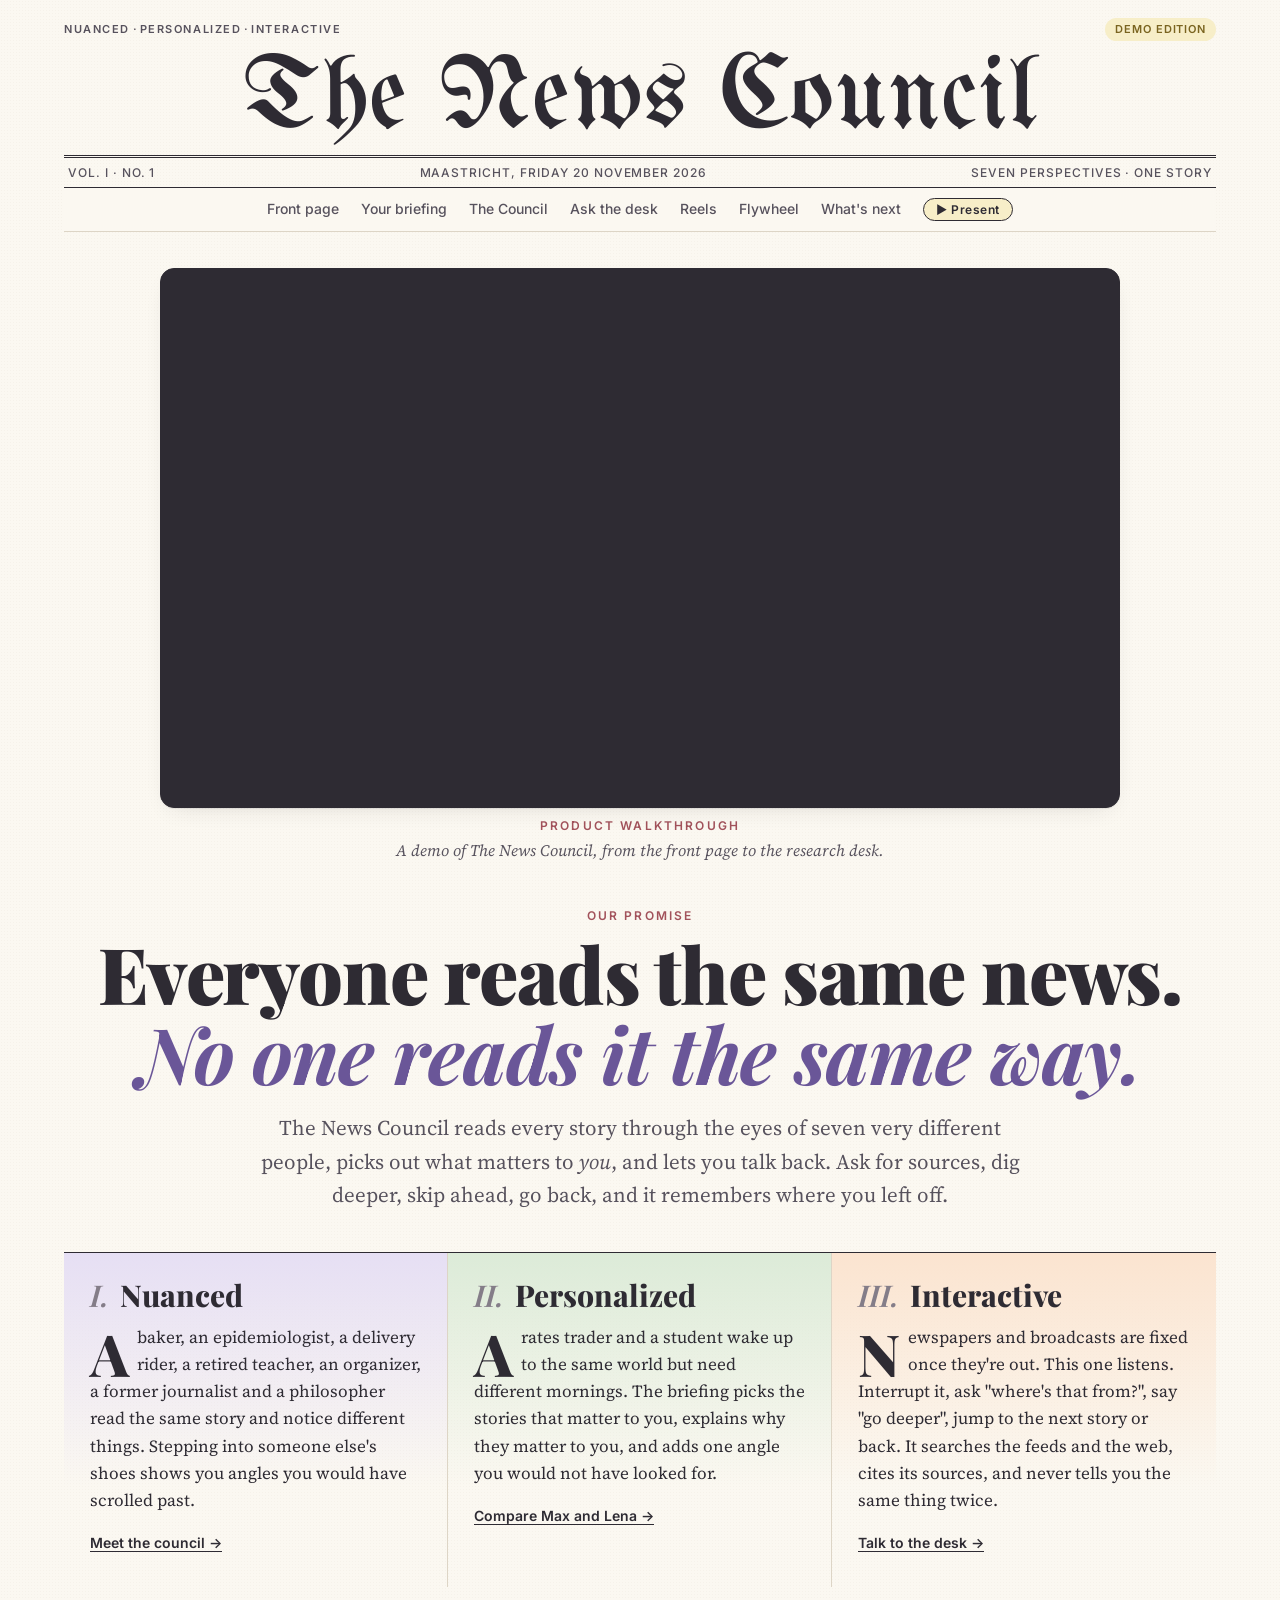
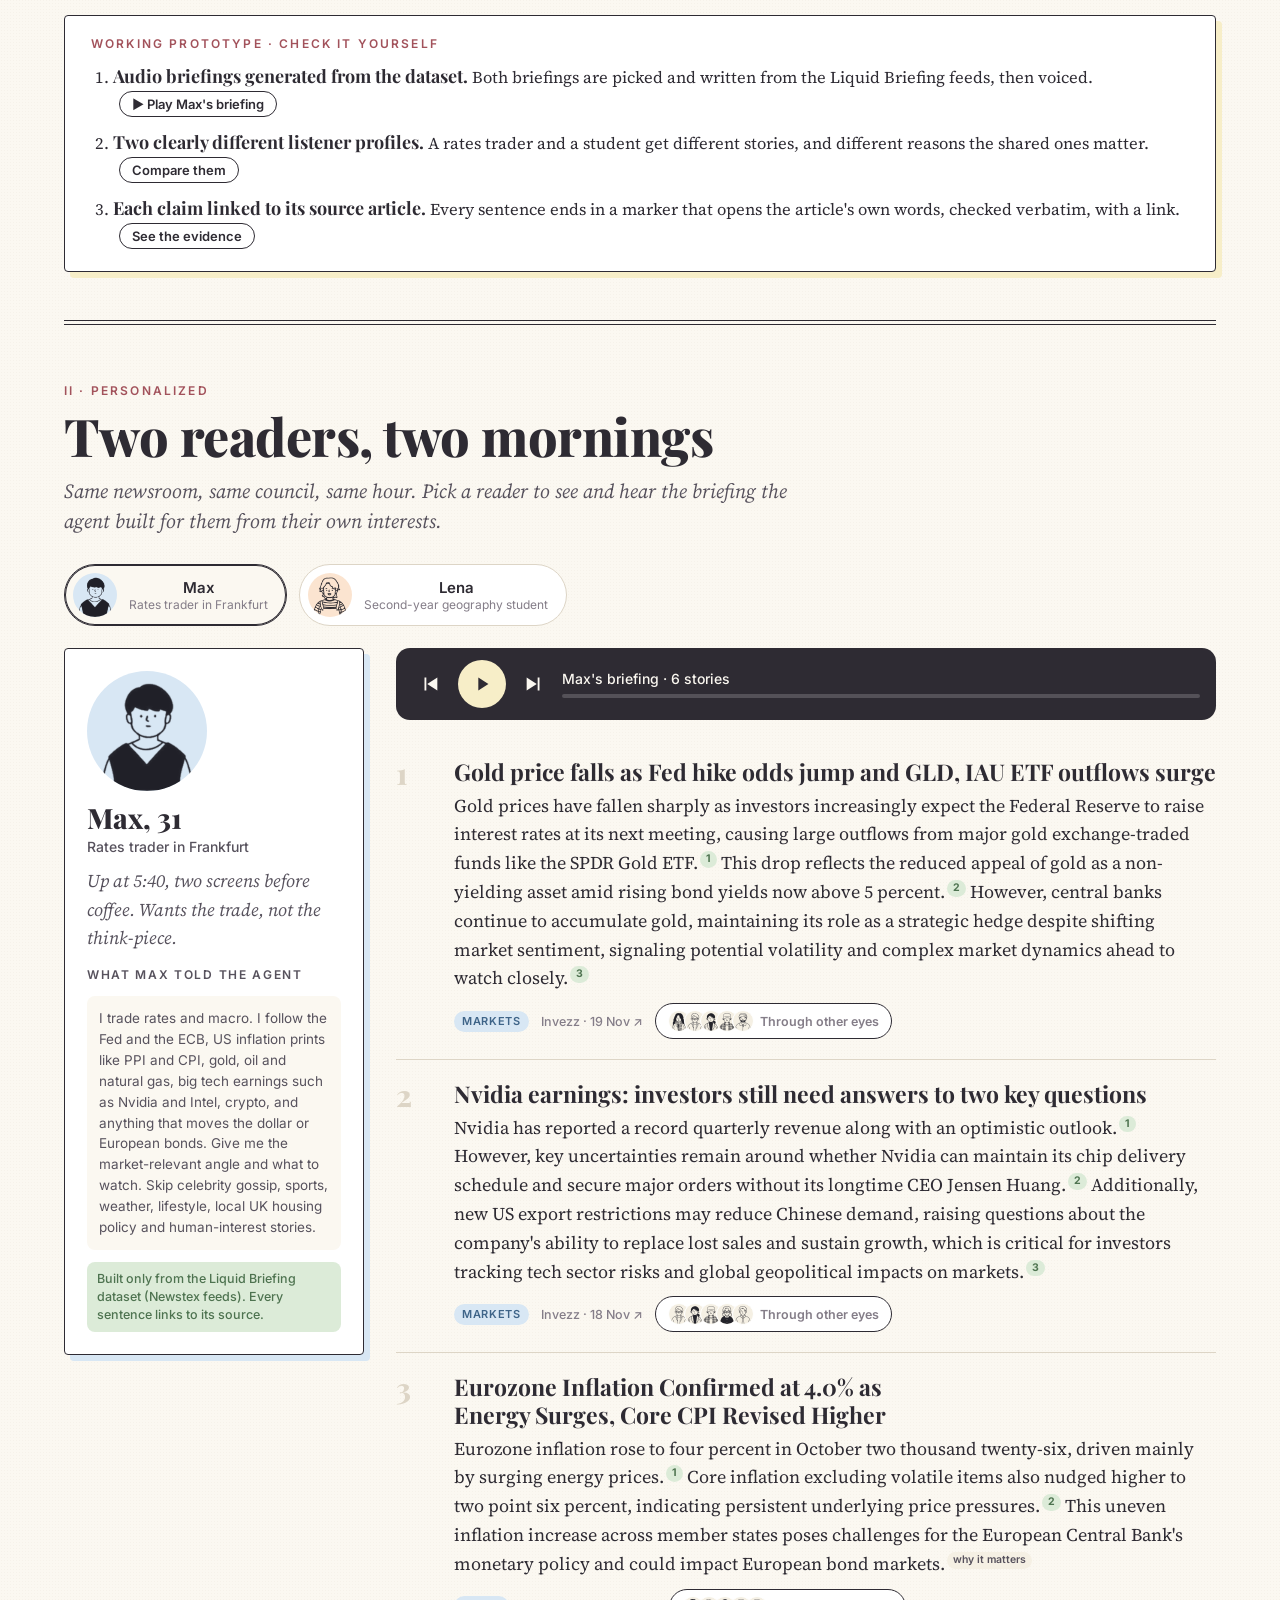
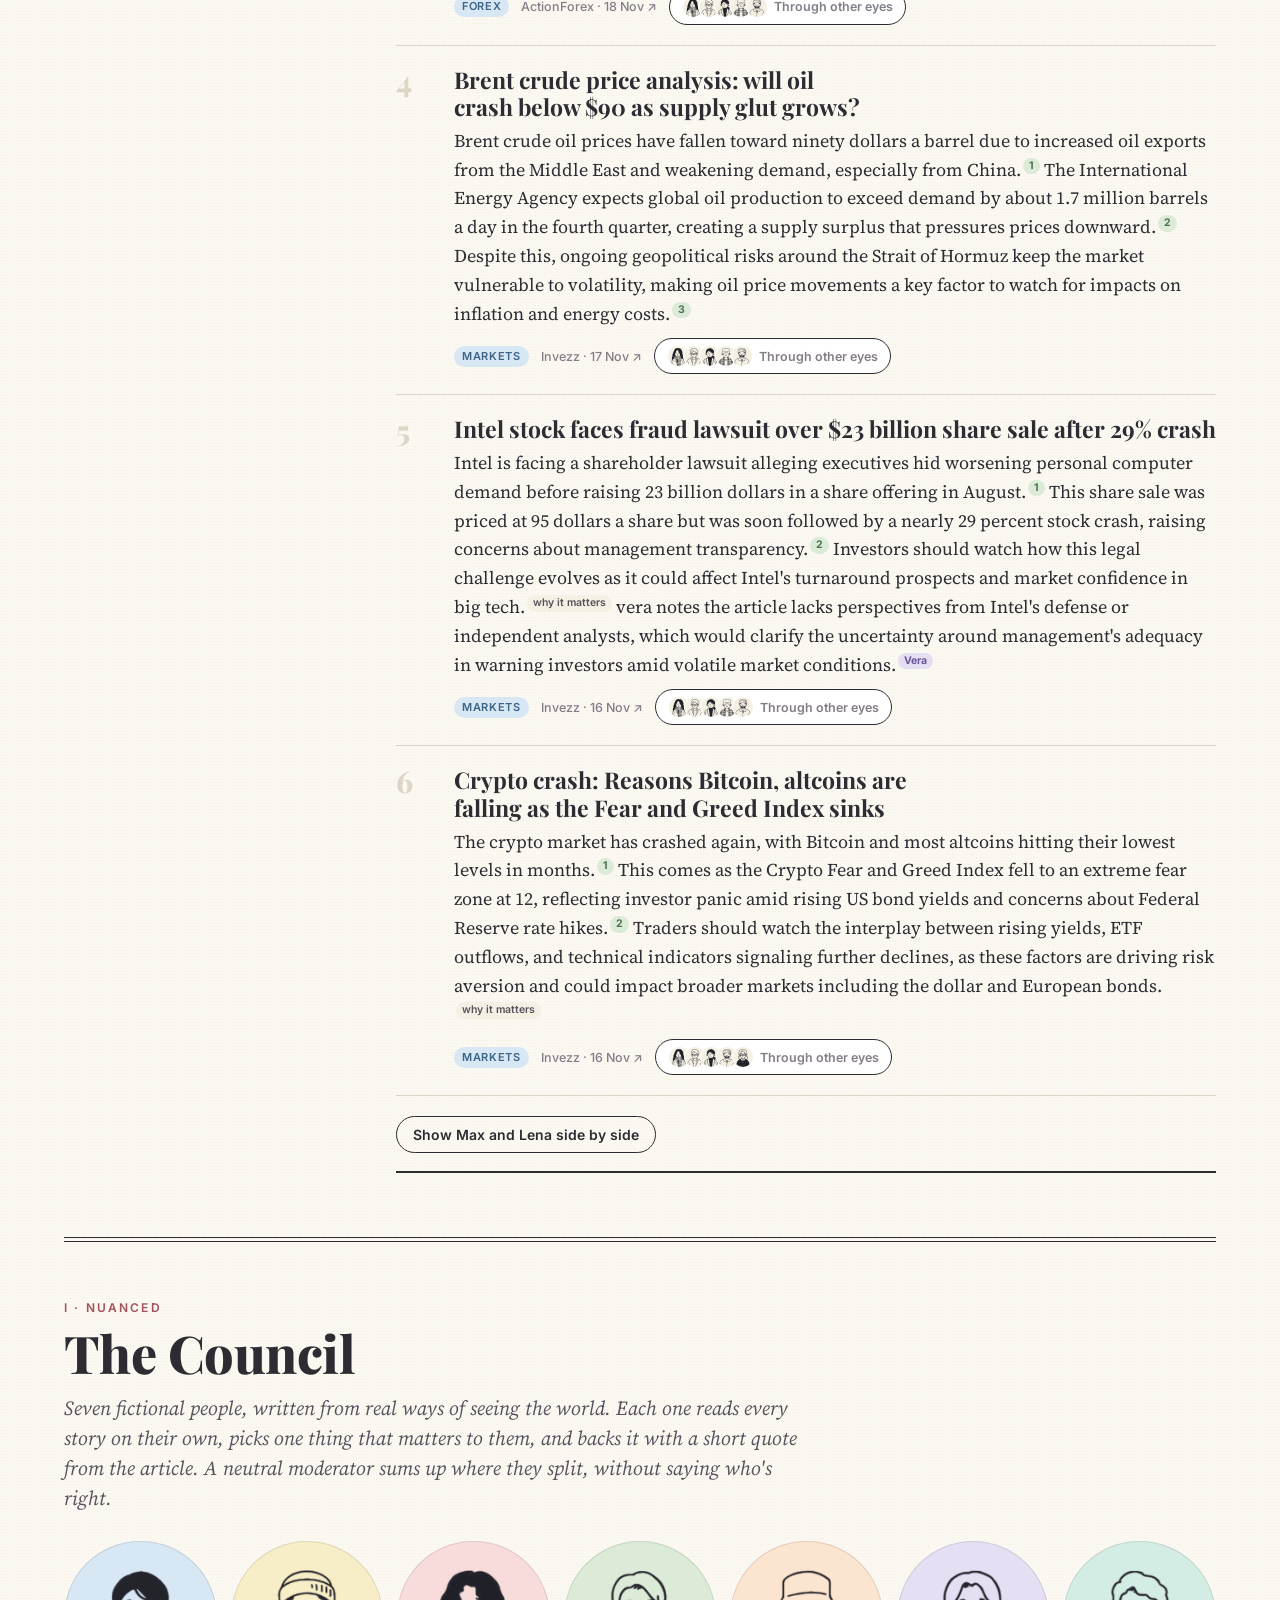
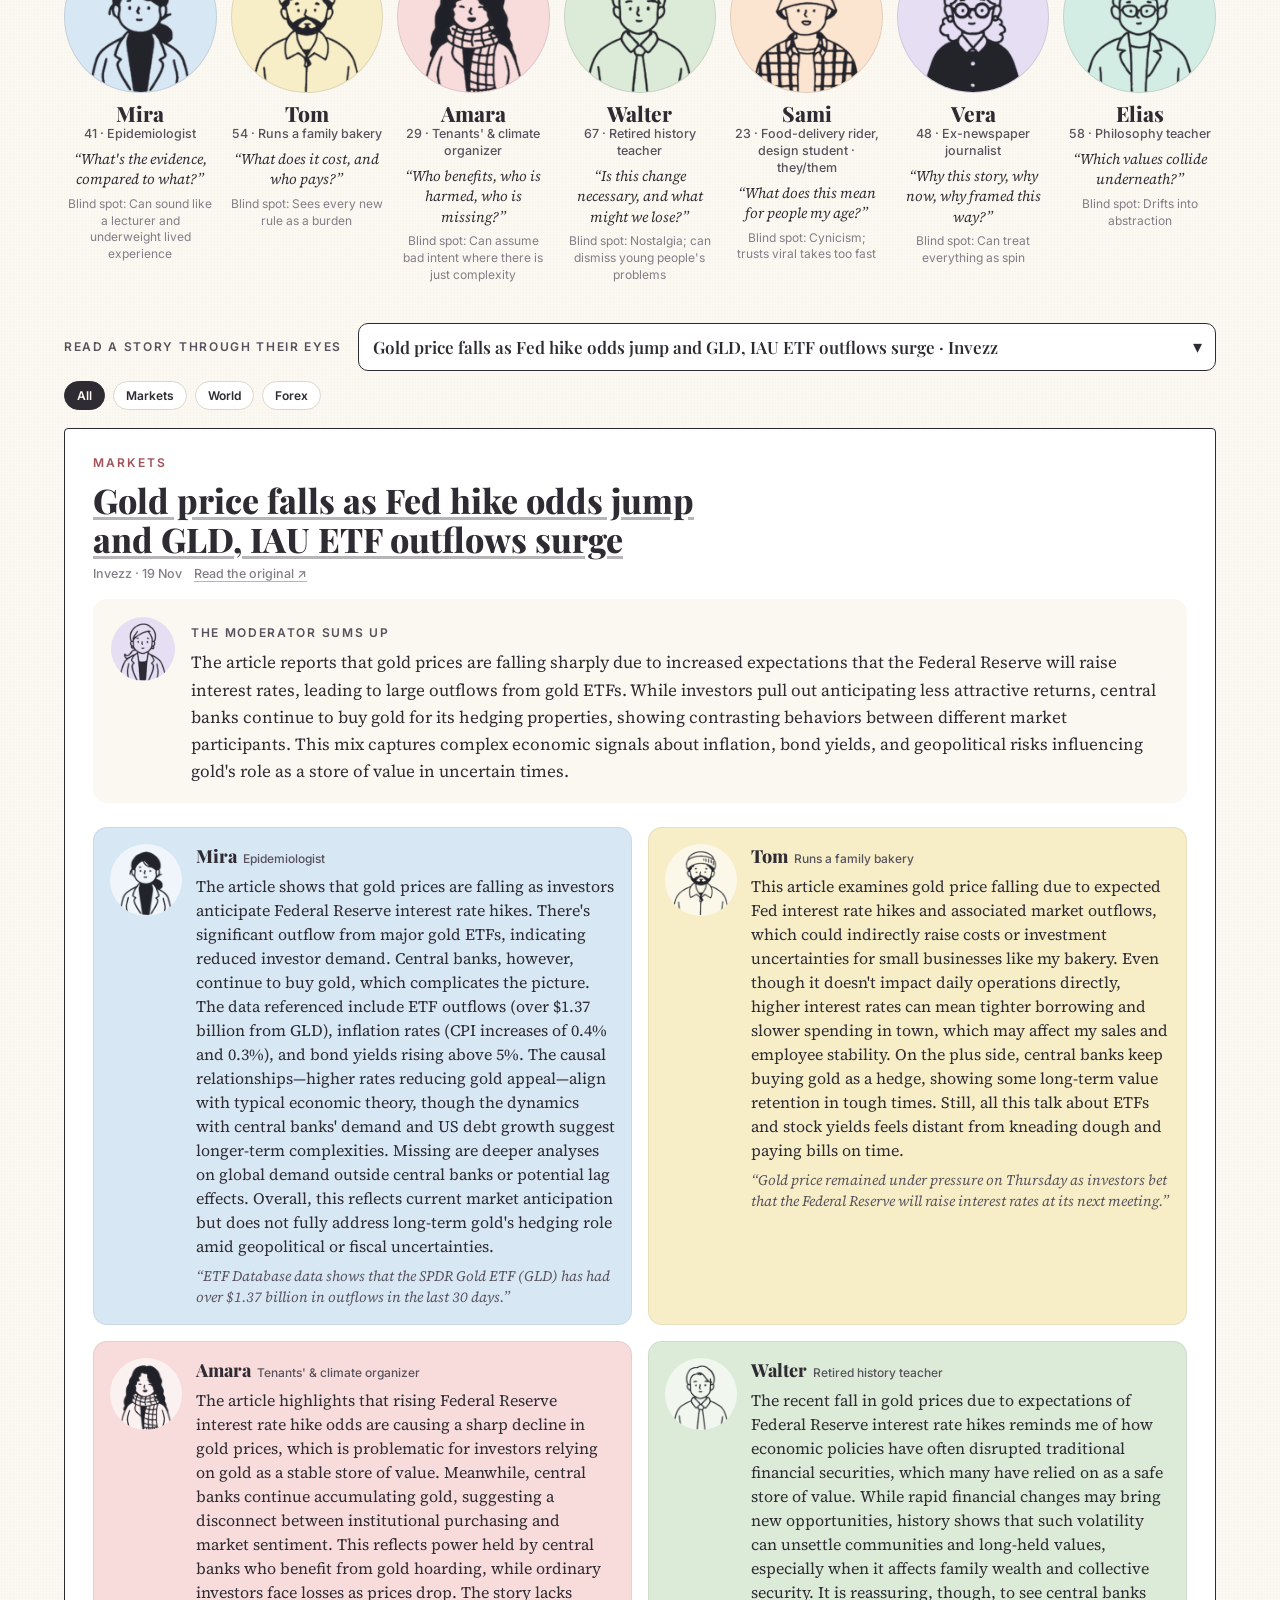
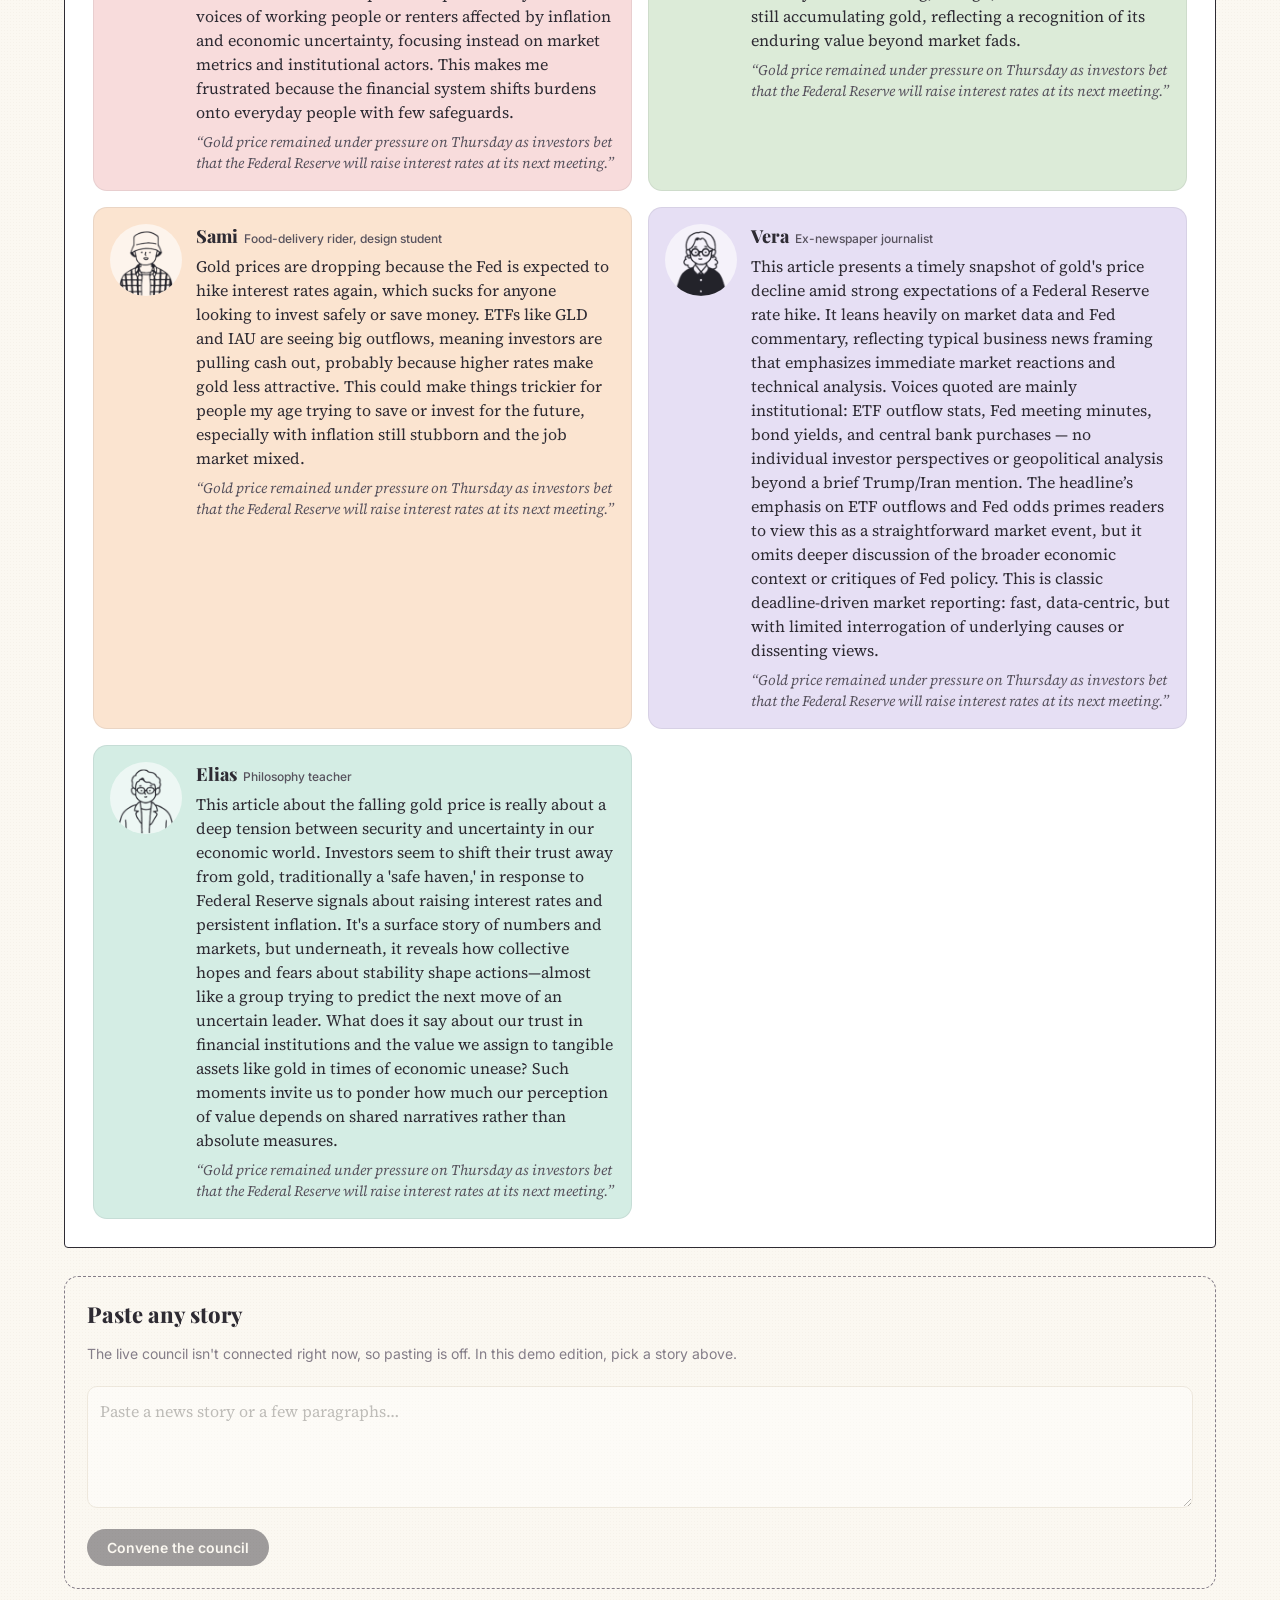
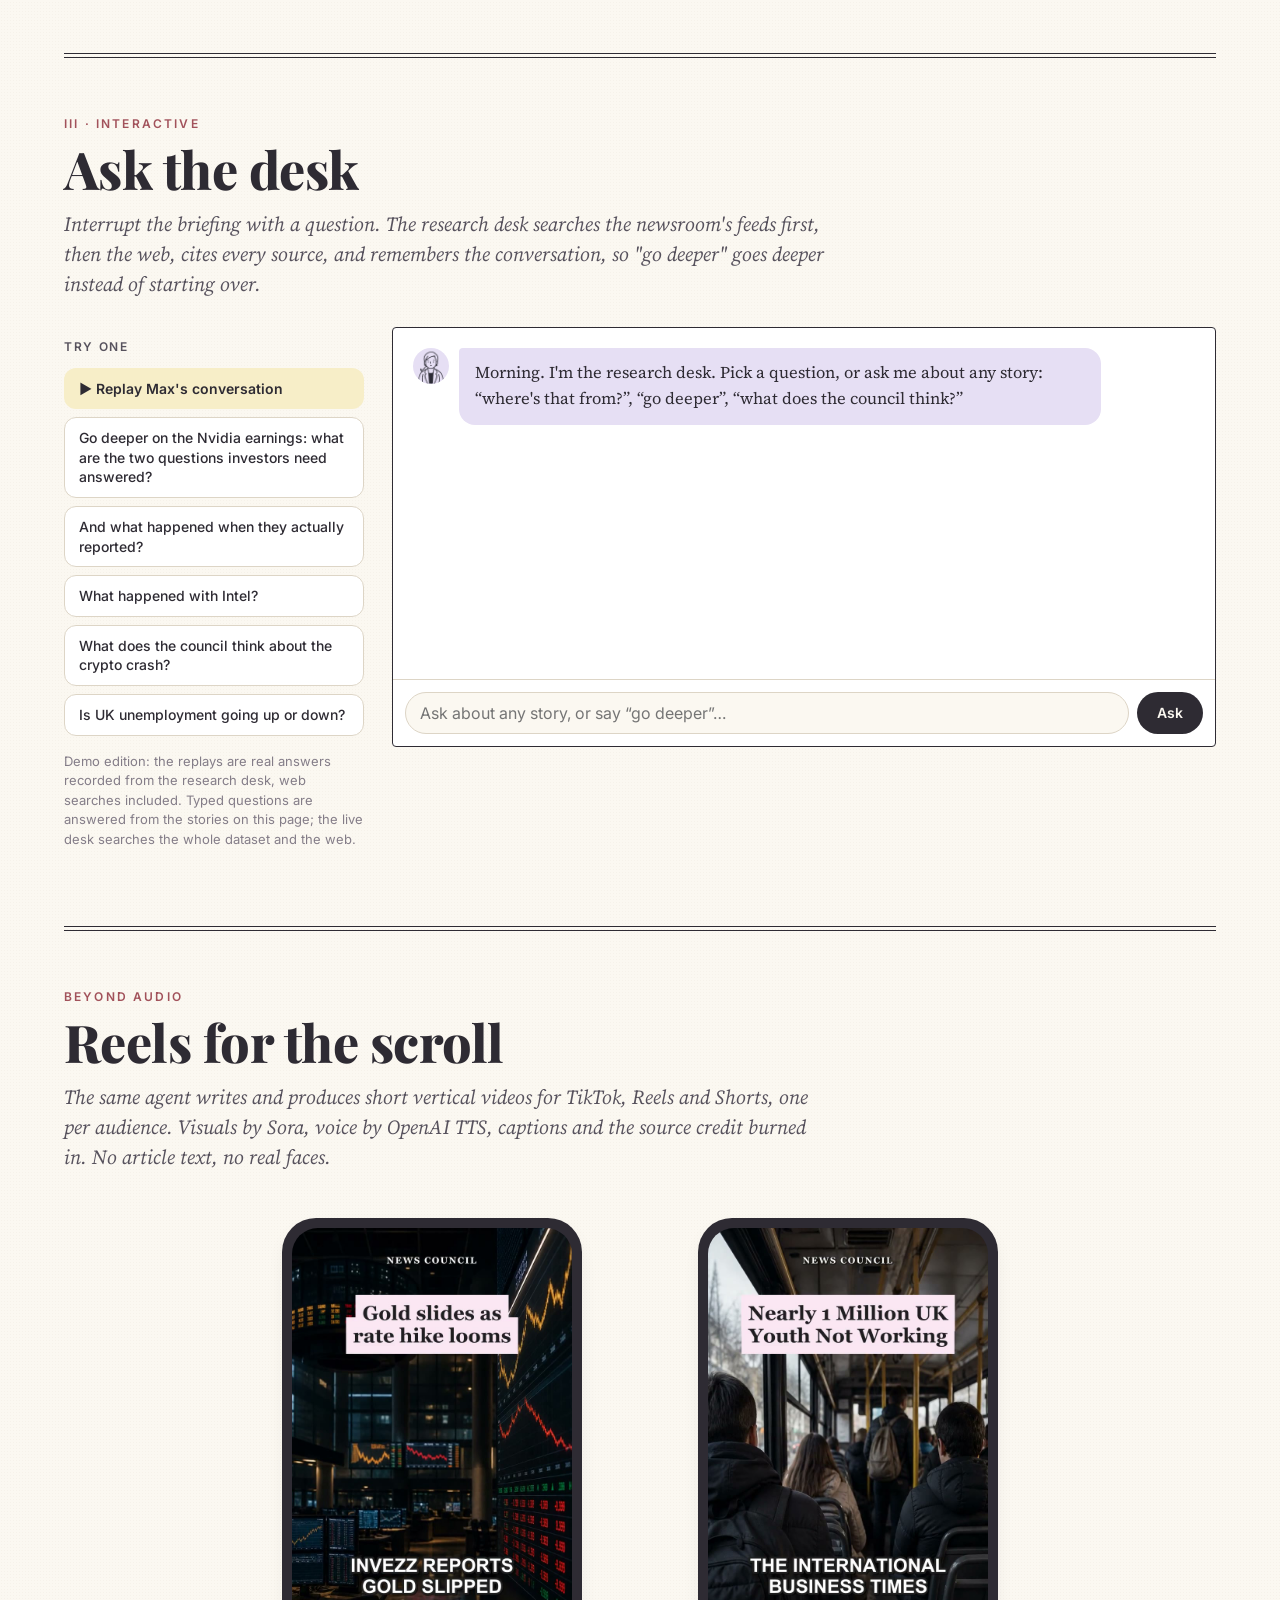
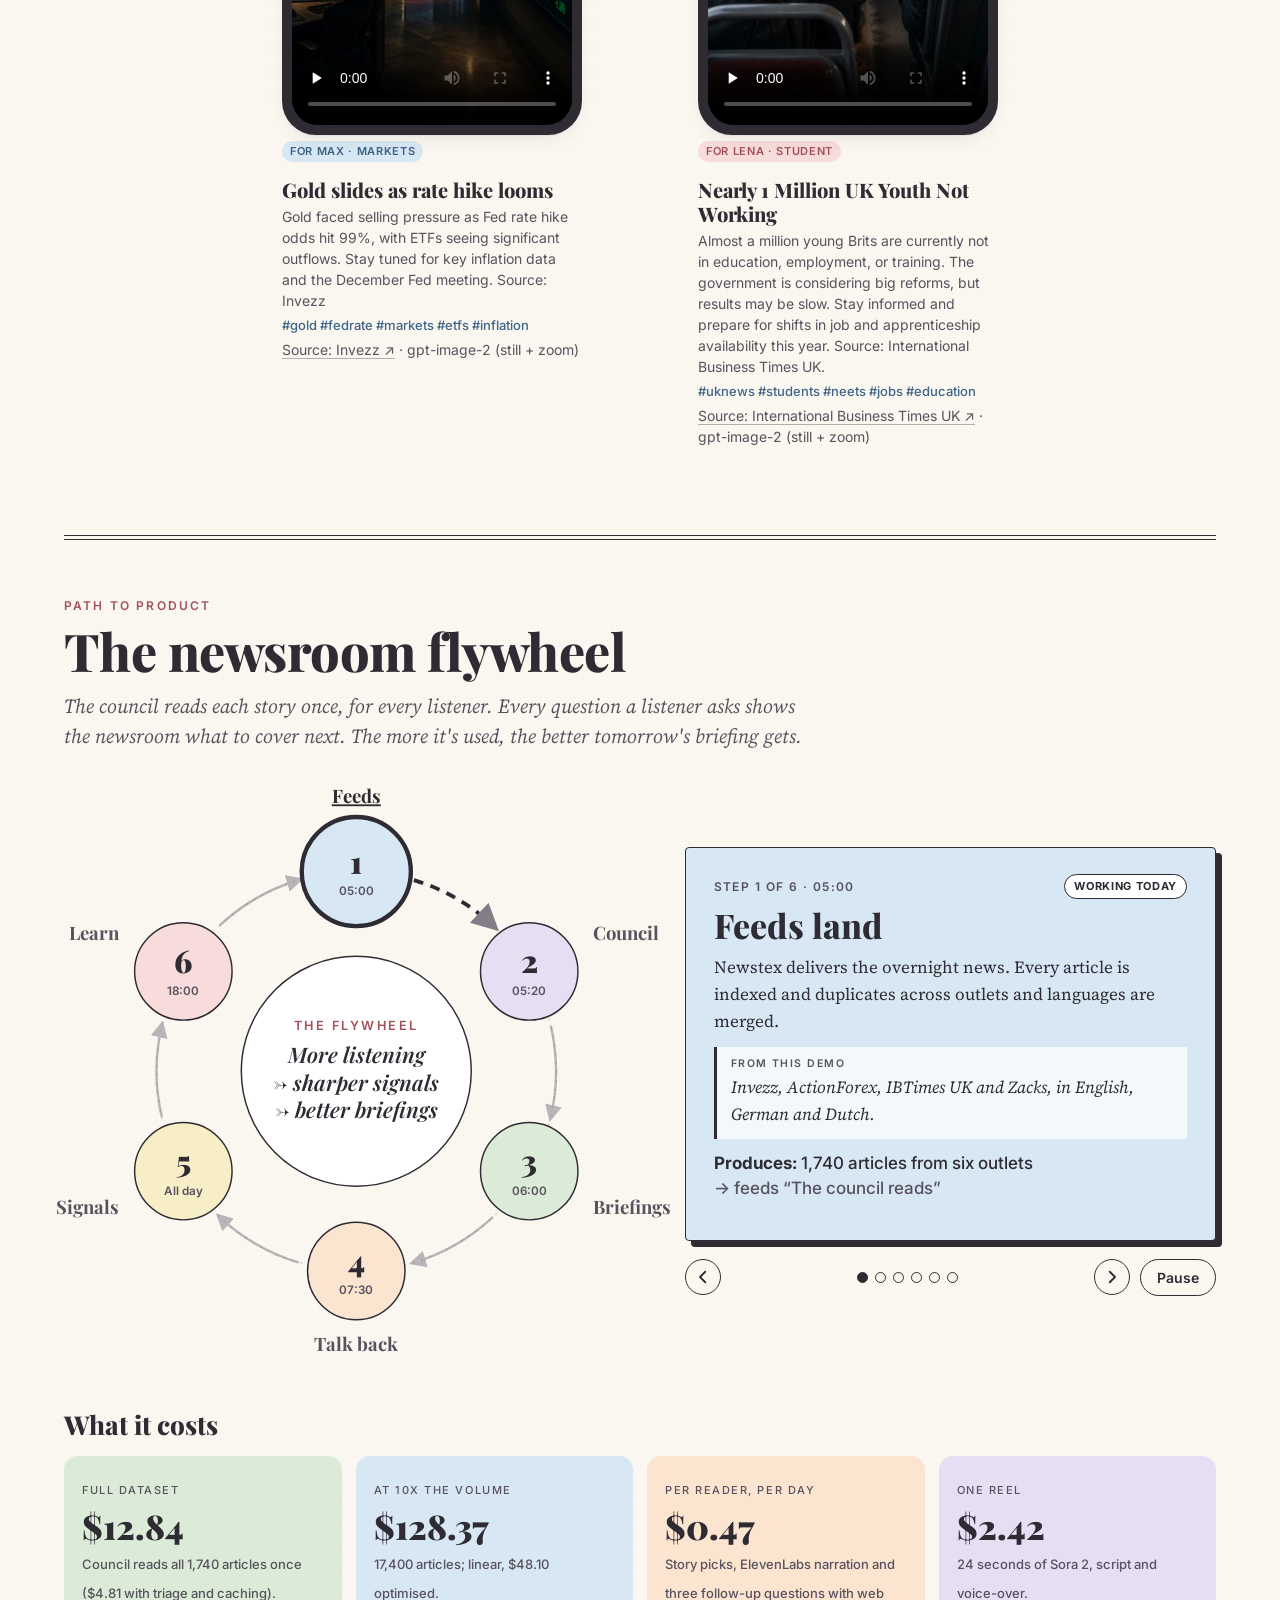
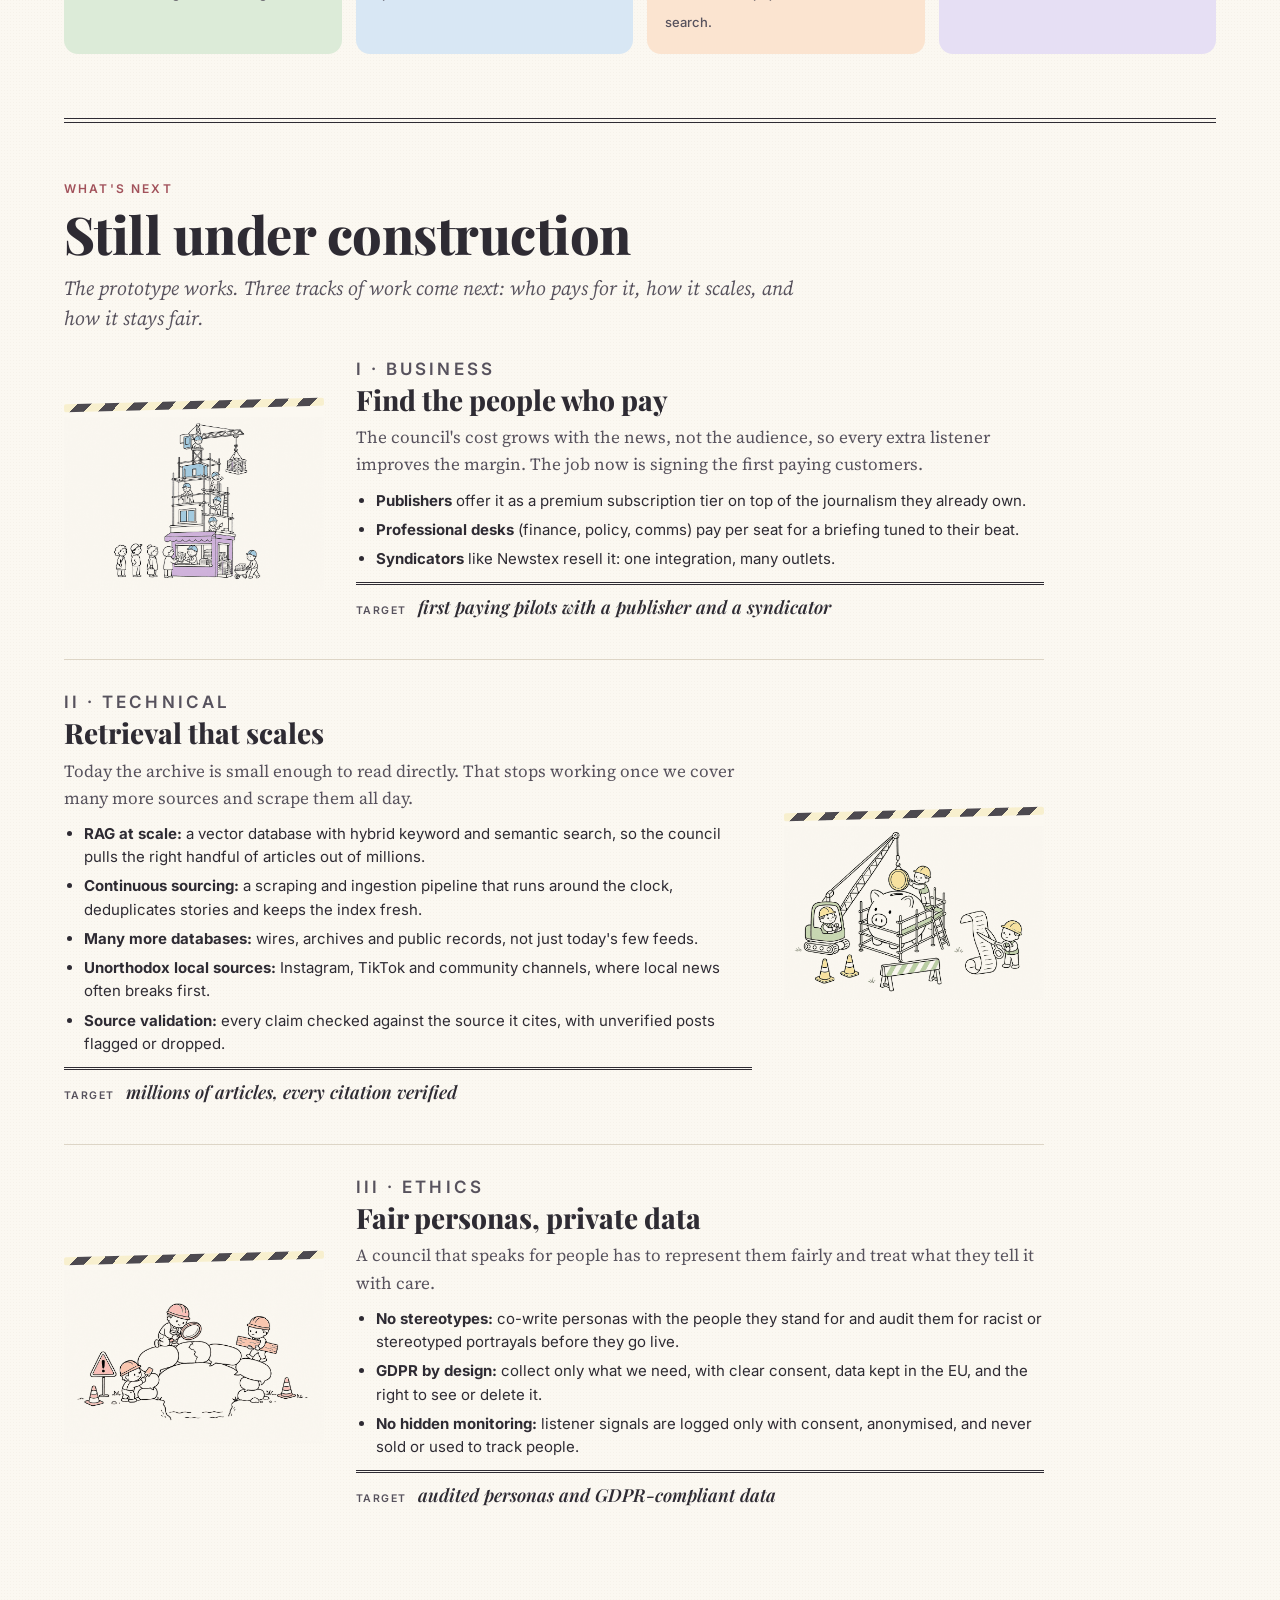
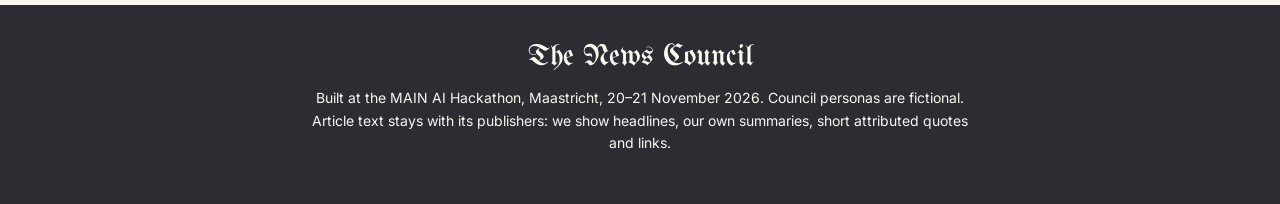
==== commit 6f2a4355: "Add product walkthrough video at the top of the page Co-Authored-By: Claude Opus 5.5 <noreply@anthro" ====
--- a/site/index.html
+++ b/site/index.html
@@ -9,7 +9,7 @@
   <link rel="preconnect" href="https://fonts.googleapis.com">
   <link rel="preconnect" href="https://fonts.gstatic.com" crossorigin>
   <link href="https://fonts.googleapis.com/css2?family=UnifrakturMaguntia&family=Playfair+Display:ital,wght@0,600;0,800;0,900;1,600;1,700&family=Source+Serif+4:ital,opsz,wght@0,8..60,400;0,8..60,600;1,8..60,400&family=Inter:wght@400;500;600&display=swap" rel="stylesheet">
-  <link rel="stylesheet" href="styles.css?v=20261121f">
+  <link rel="stylesheet" href="styles.css?v=20261121g">
 </head>
 <body>
   <a class="skip" href="#briefing">Skip to your briefing</a>
@@ -40,6 +40,16 @@
   </header>
 
   <main>
+    <!-- ============ DEMO VIDEO ============ -->
+    <section id="demo" class="demo">
+      <figure class="demo-figure">
+        <div class="demo-frame">
+          <iframe src="https://www.youtube-nocookie.com/embed/KxTKtuXXTTk?rel=0" title="The News Council: product walkthrough" loading="lazy" allow="accelerometer; autoplay; clipboard-write; encrypted-media; gyroscope; picture-in-picture; web-share" referrerpolicy="strict-origin-when-cross-origin" allowfullscreen></iframe>
+        </div>
+        <figcaption class="demo-caption"><span class="kicker">Product walkthrough</span> A demo of The News Council, from the front page to the research desk.</figcaption>
+      </figure>
+    </section>
+
     <!-- ============ FRONT PAGE ============ -->
     <section id="front" class="front">
       <p class="kicker">Our promise</p>
--- a/site/styles.css
+++ b/site/styles.css
@@ -80,6 +80,14 @@
 .story h3, .reactions-panel .story-title, .section-head h2 { text-wrap: balance; }
 .section-head h2 { font: 800 clamp(32px, 4.6vw, 52px)/1.05 var(--display); margin: 0 0 12px; letter-spacing: -.01em; }
 .dek { font: 400 italic 20px/1.5 var(--serif); color: var(--ink-2); margin: 0; }
+
+/* ---------- Demo video ---------- */
+.demo { padding: 36px 0 0; }
+.demo-figure { max-width: 960px; margin: 0 auto; }
+.demo-frame { position: relative; aspect-ratio: 16 / 9; background: var(--ink); border: 1px solid var(--rule); border-radius: var(--radius); overflow: hidden; box-shadow: var(--shadow); }
+.demo-frame iframe { position: absolute; inset: 0; width: 100%; height: 100%; border: 0; }
+.demo-caption { margin-top: 12px; text-align: center; font: 400 italic 16px/1.5 var(--serif); color: var(--ink-2); }
+.demo-caption .kicker { display: block; font-style: normal; margin-bottom: 6px; }
 
 /* ---------- Front ---------- */
 .front { padding: 48px 0 8px; text-align: center; }
